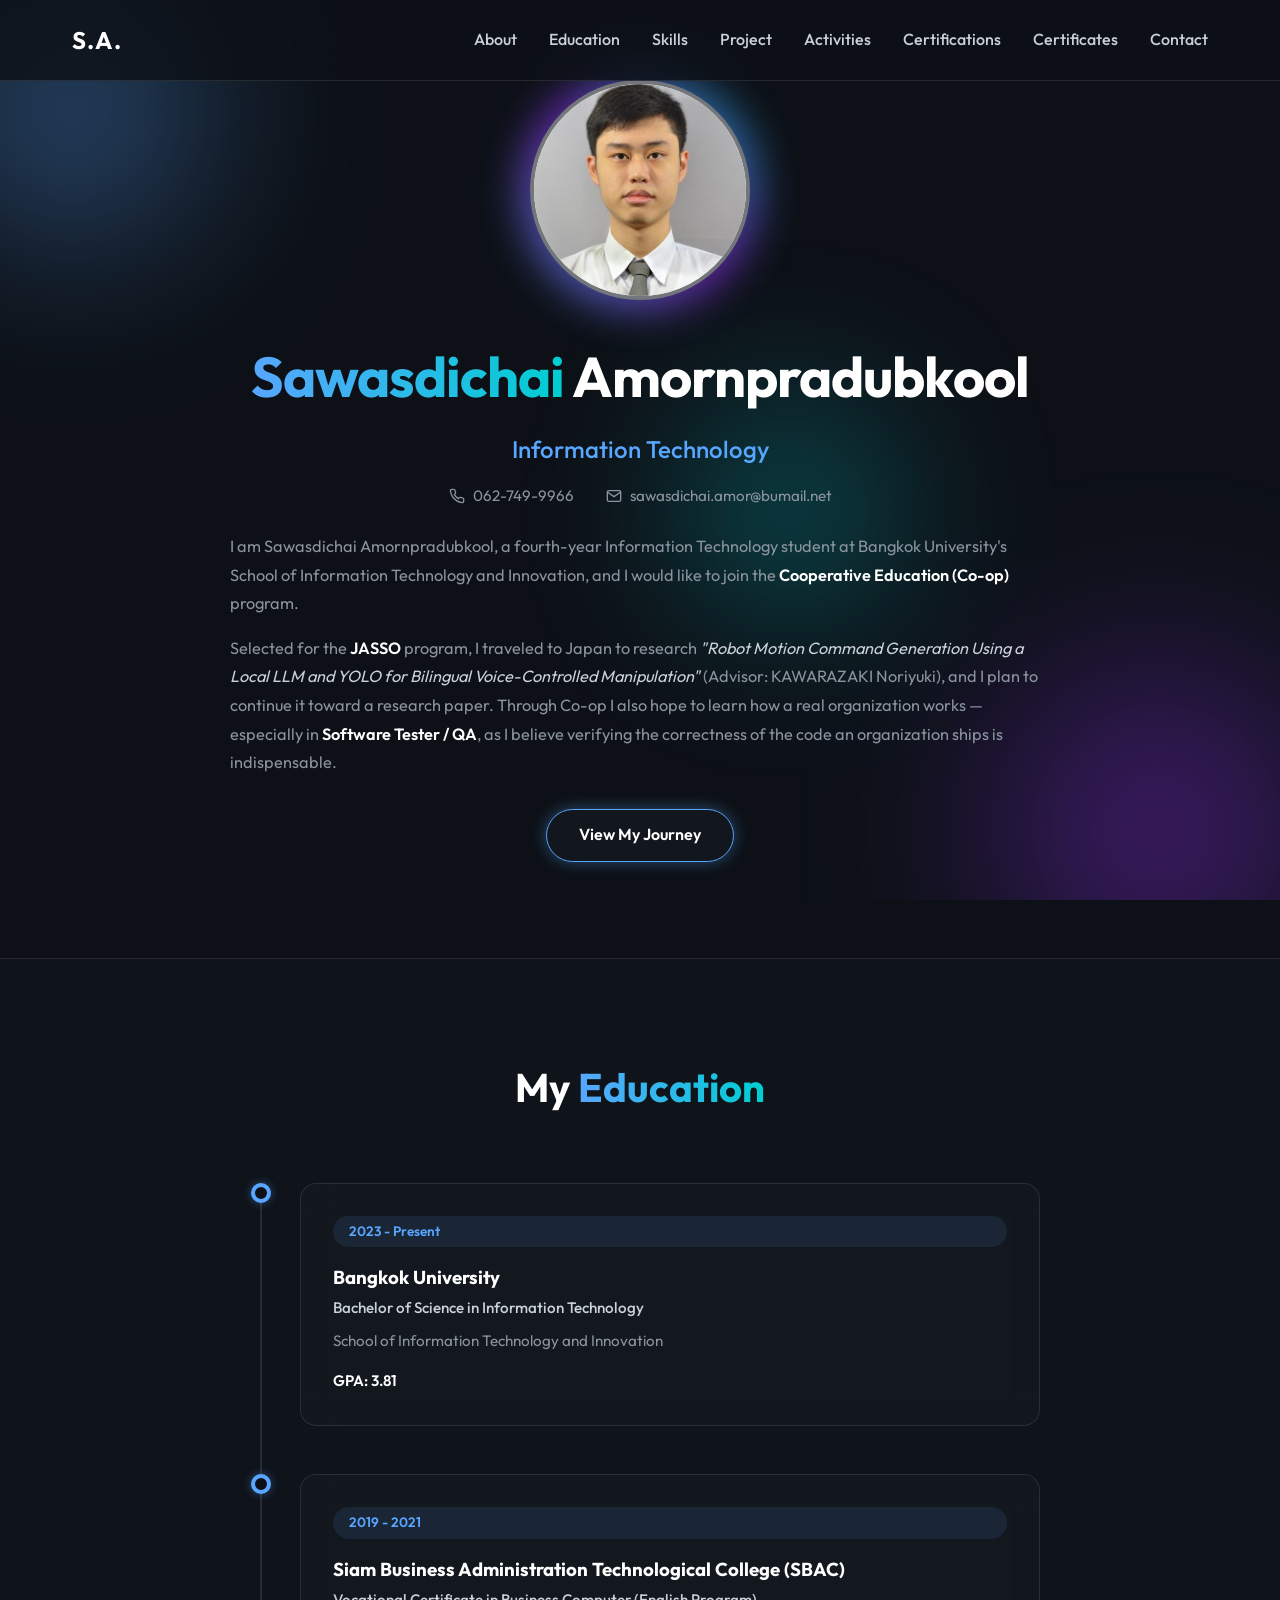
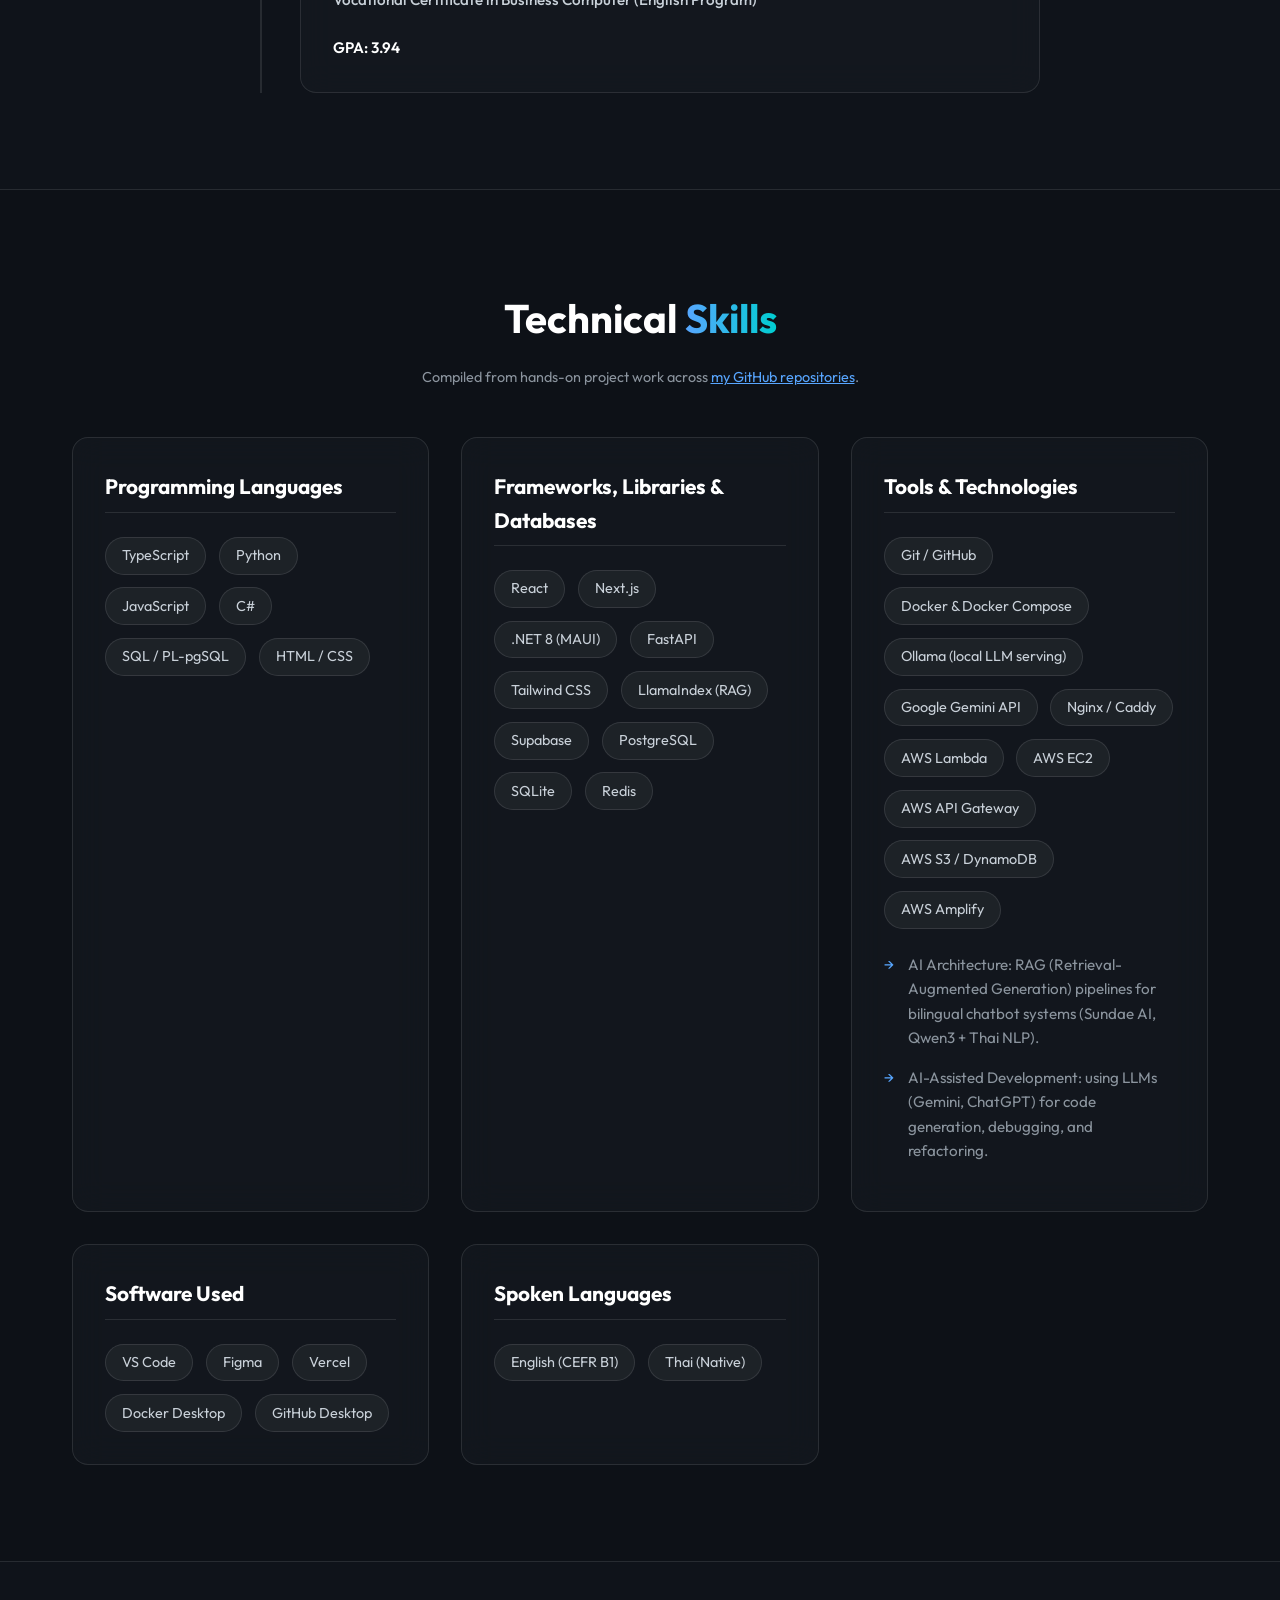
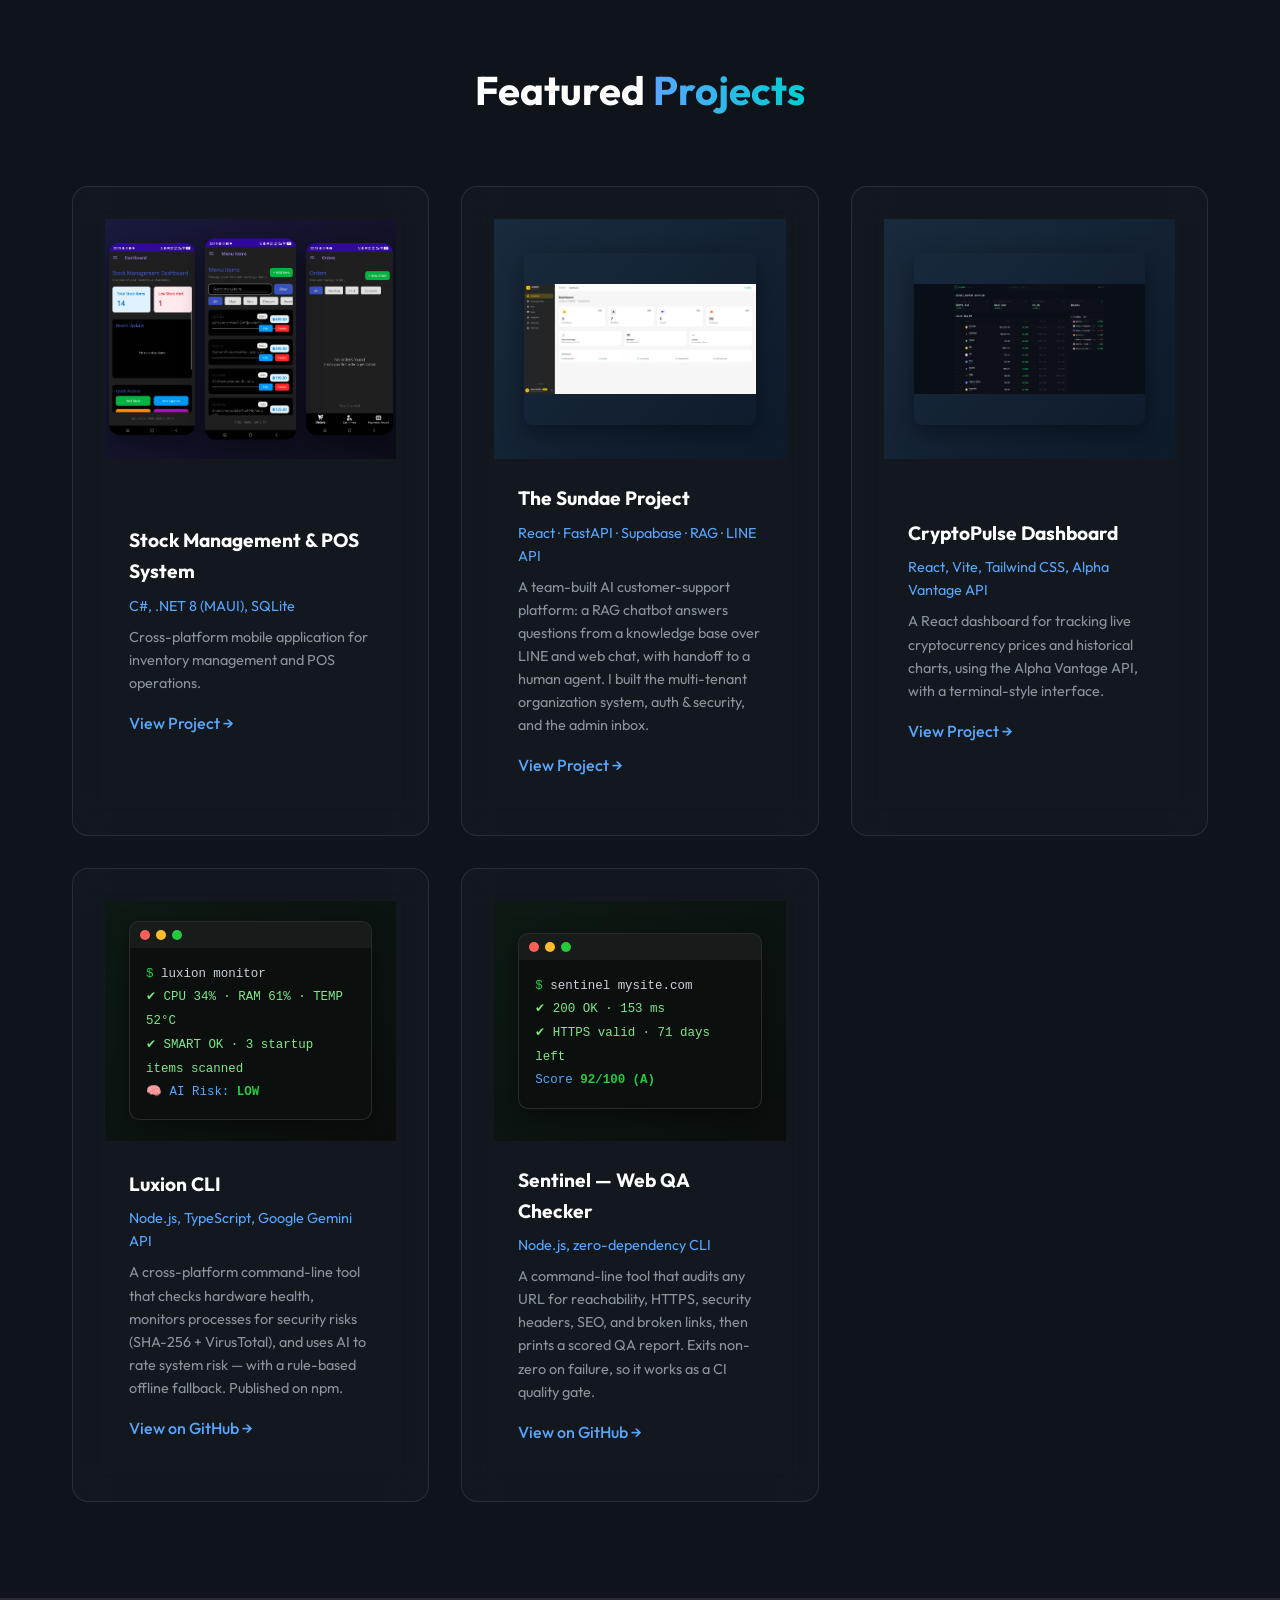
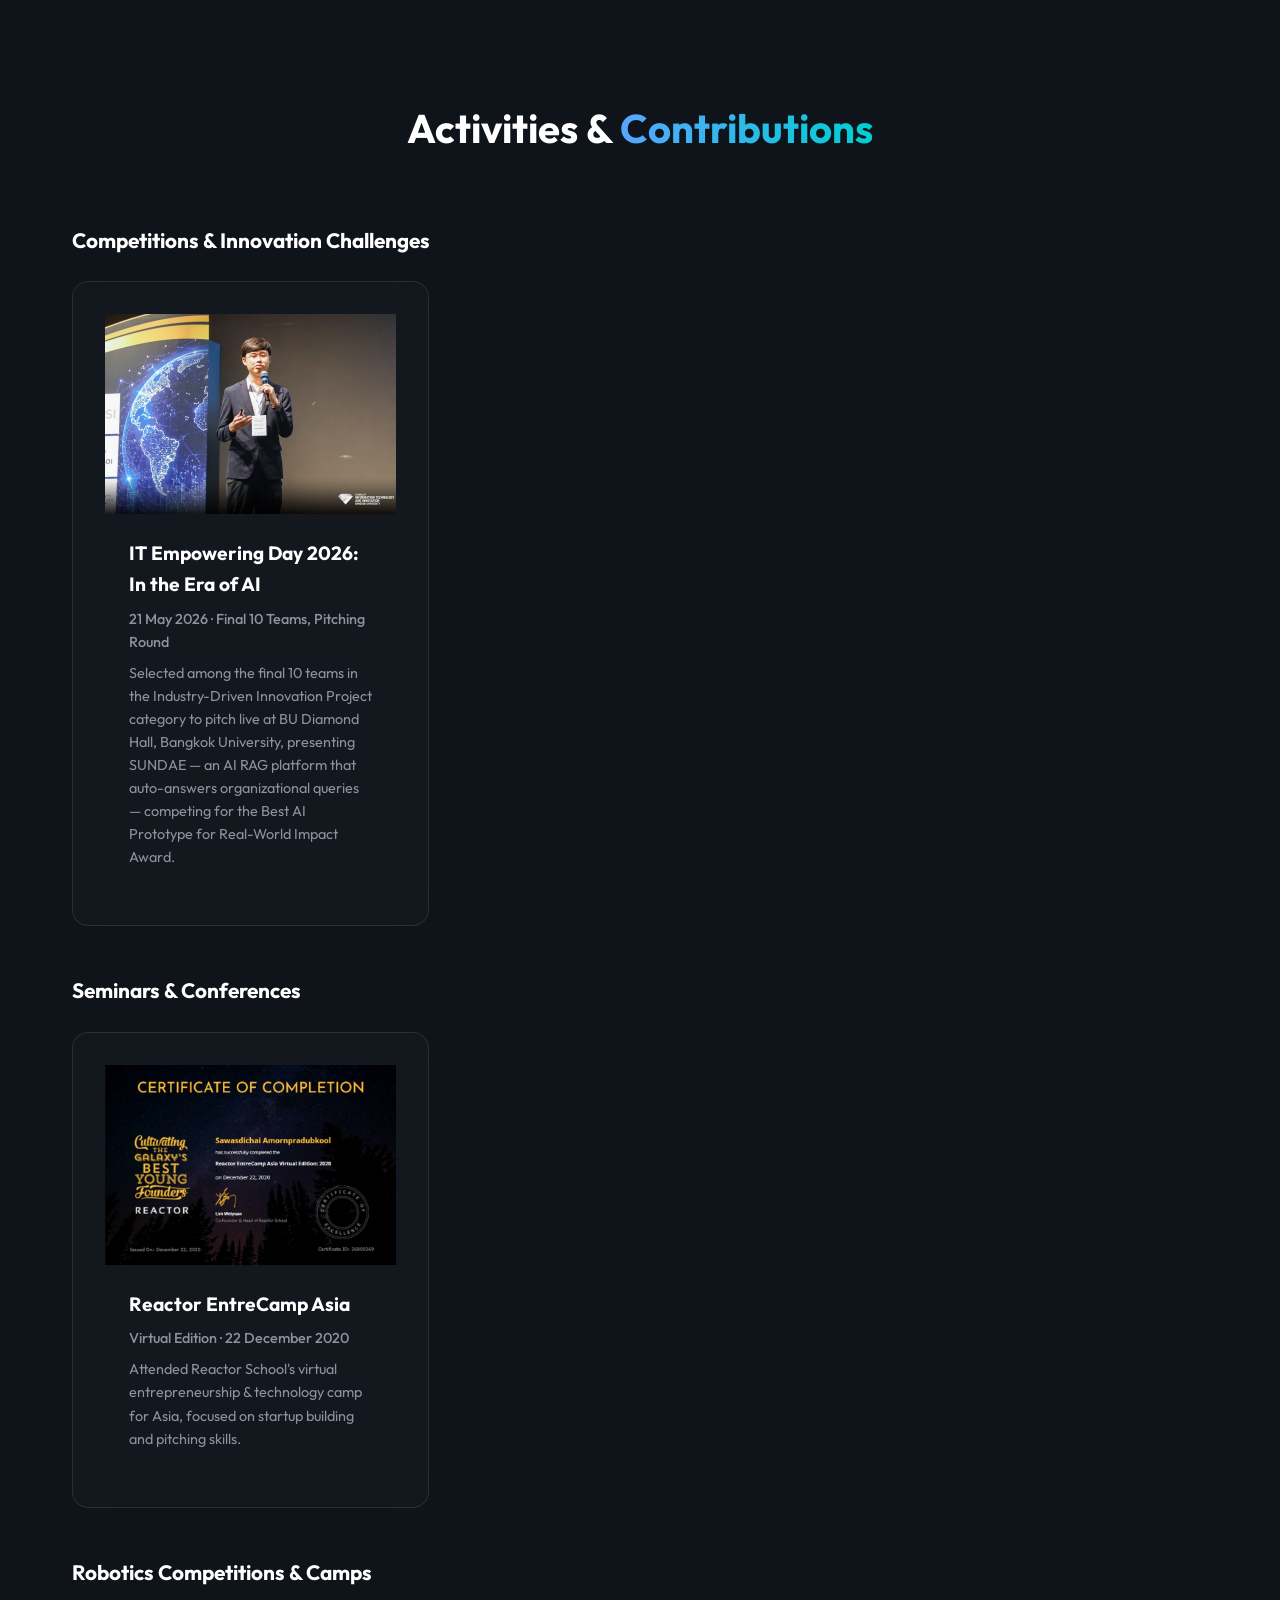
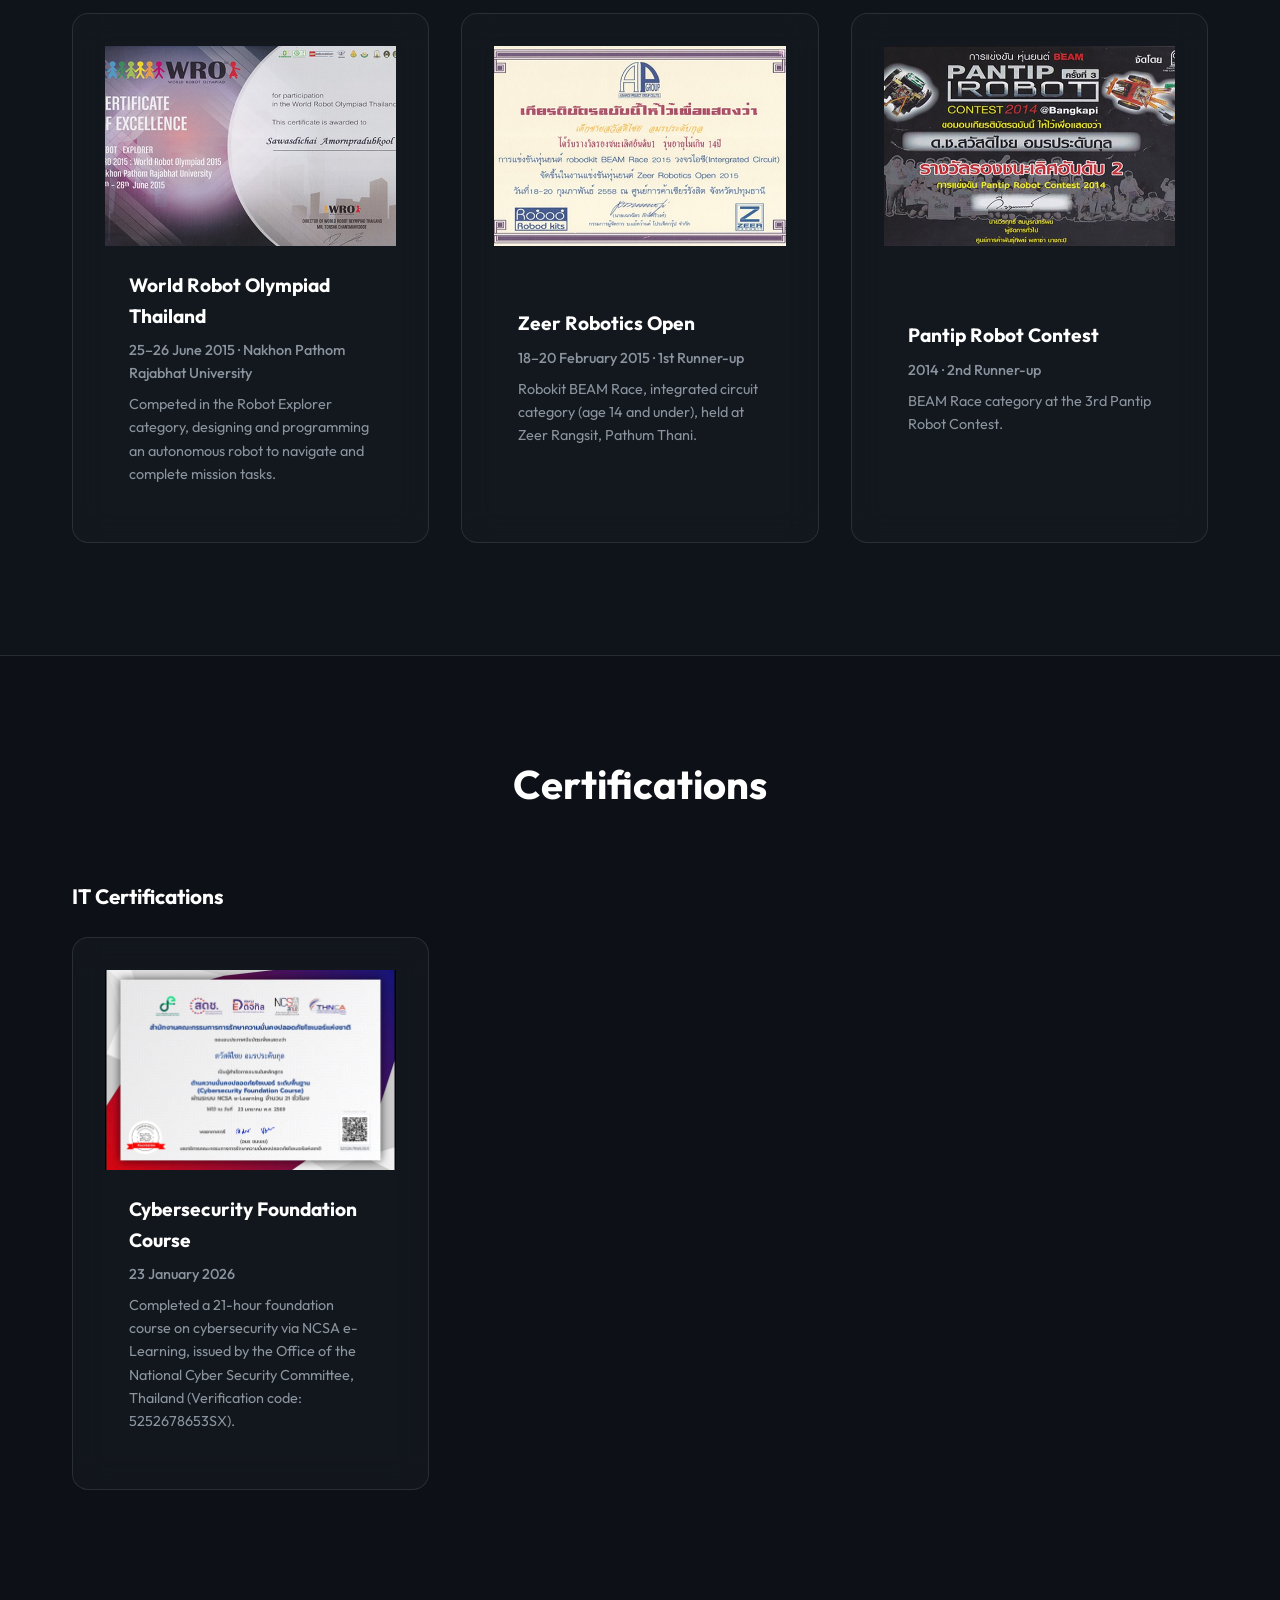
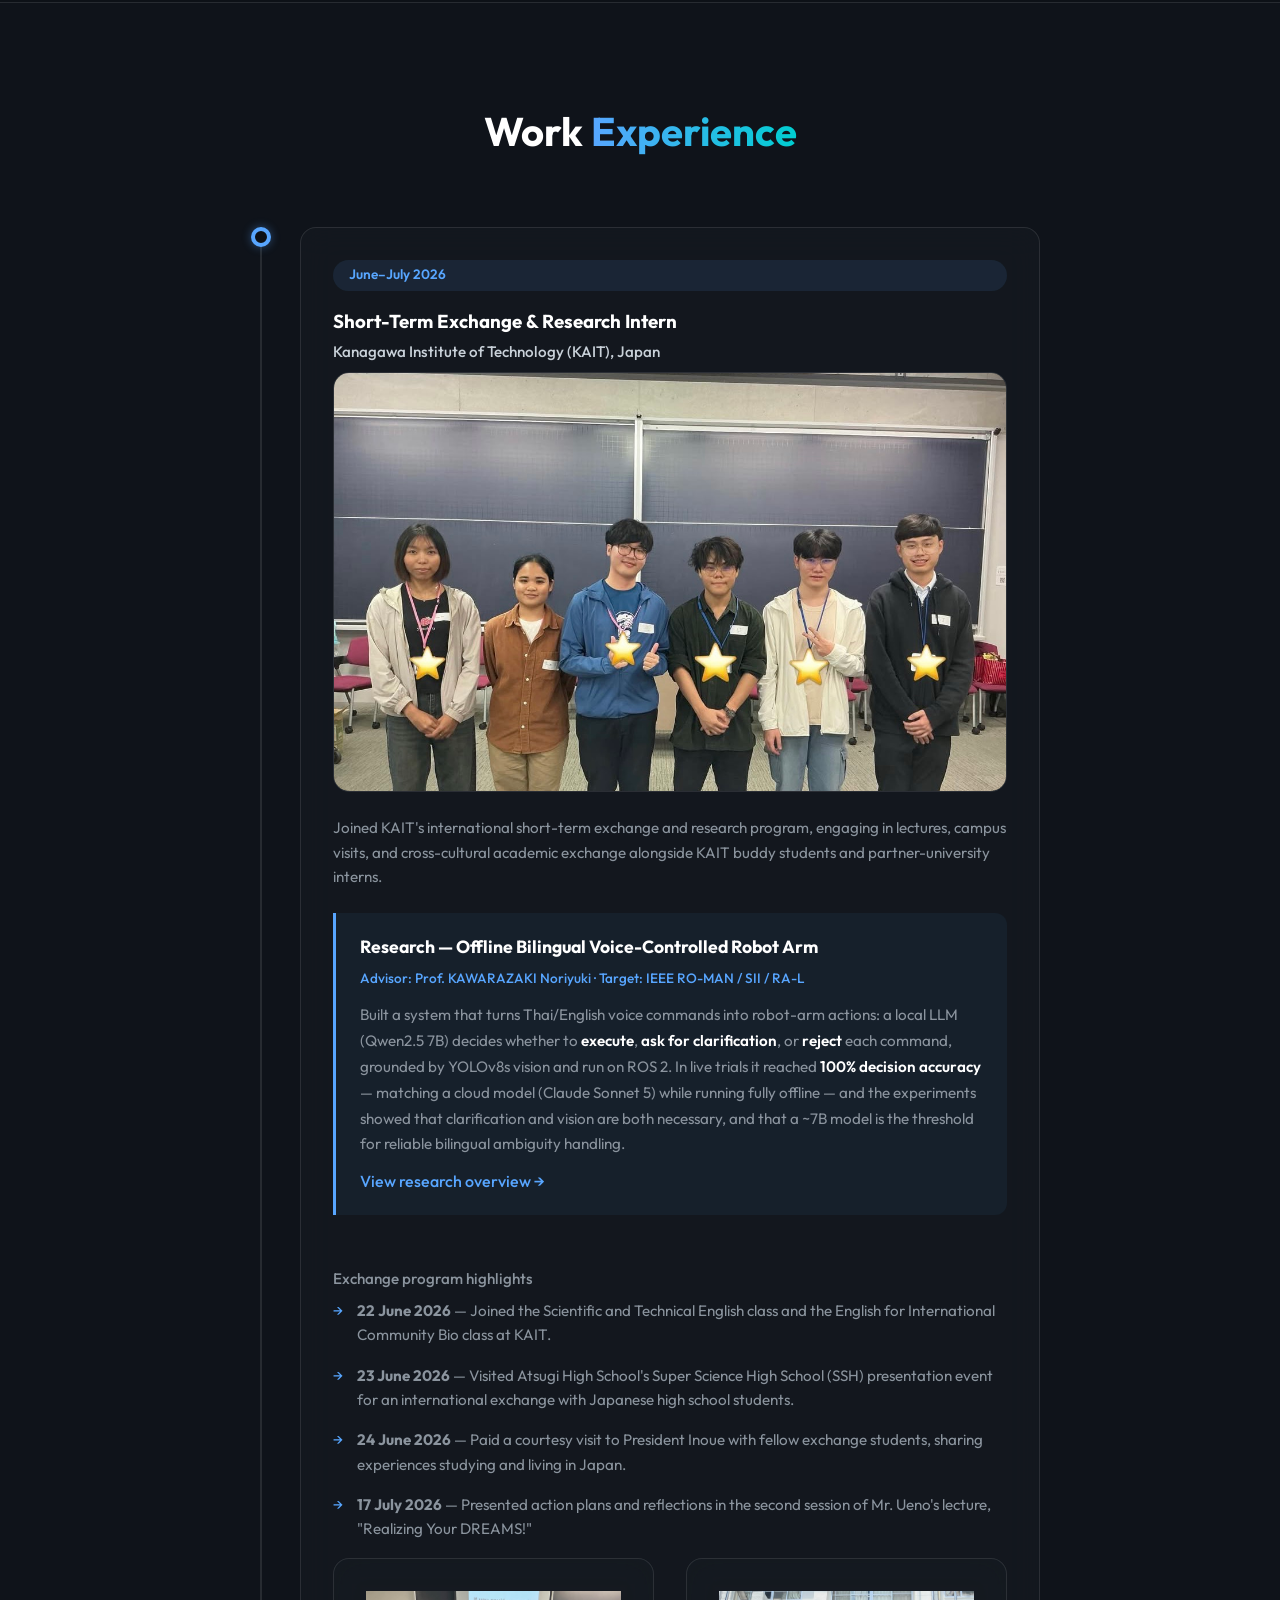
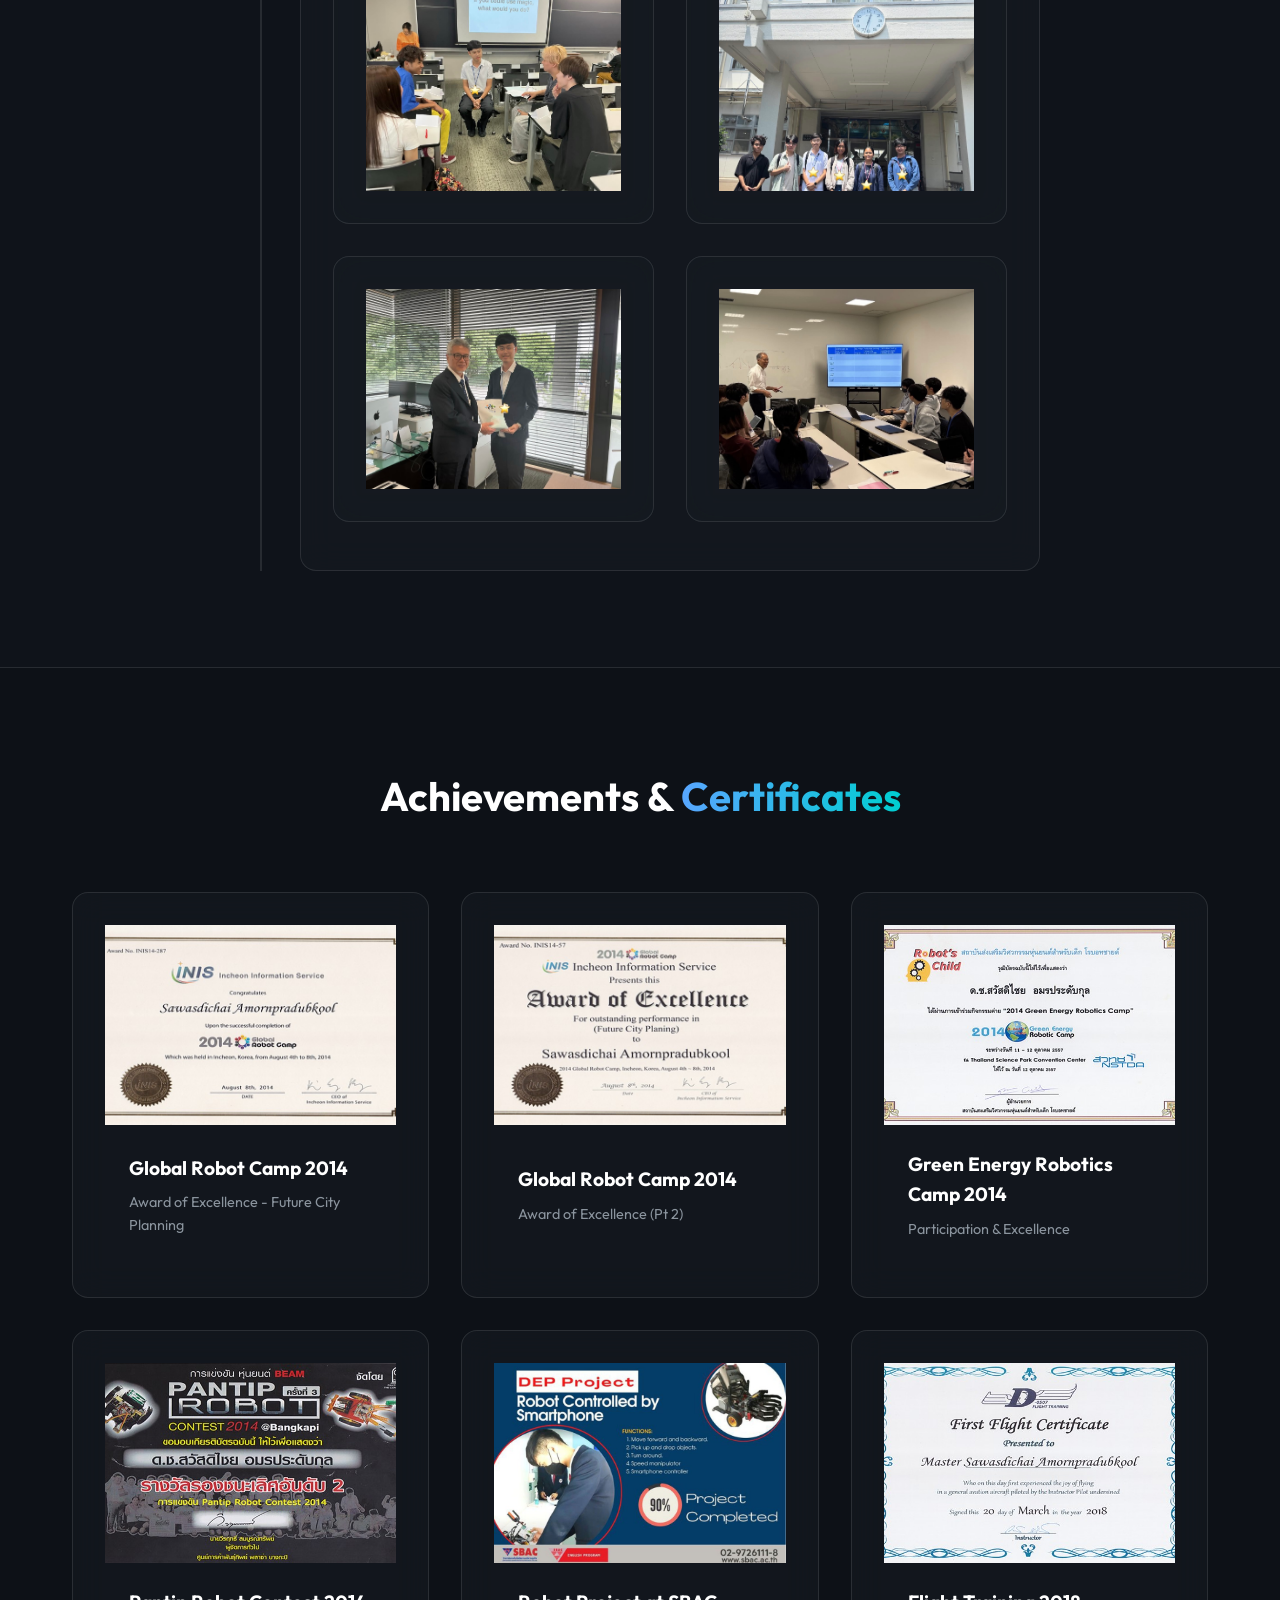
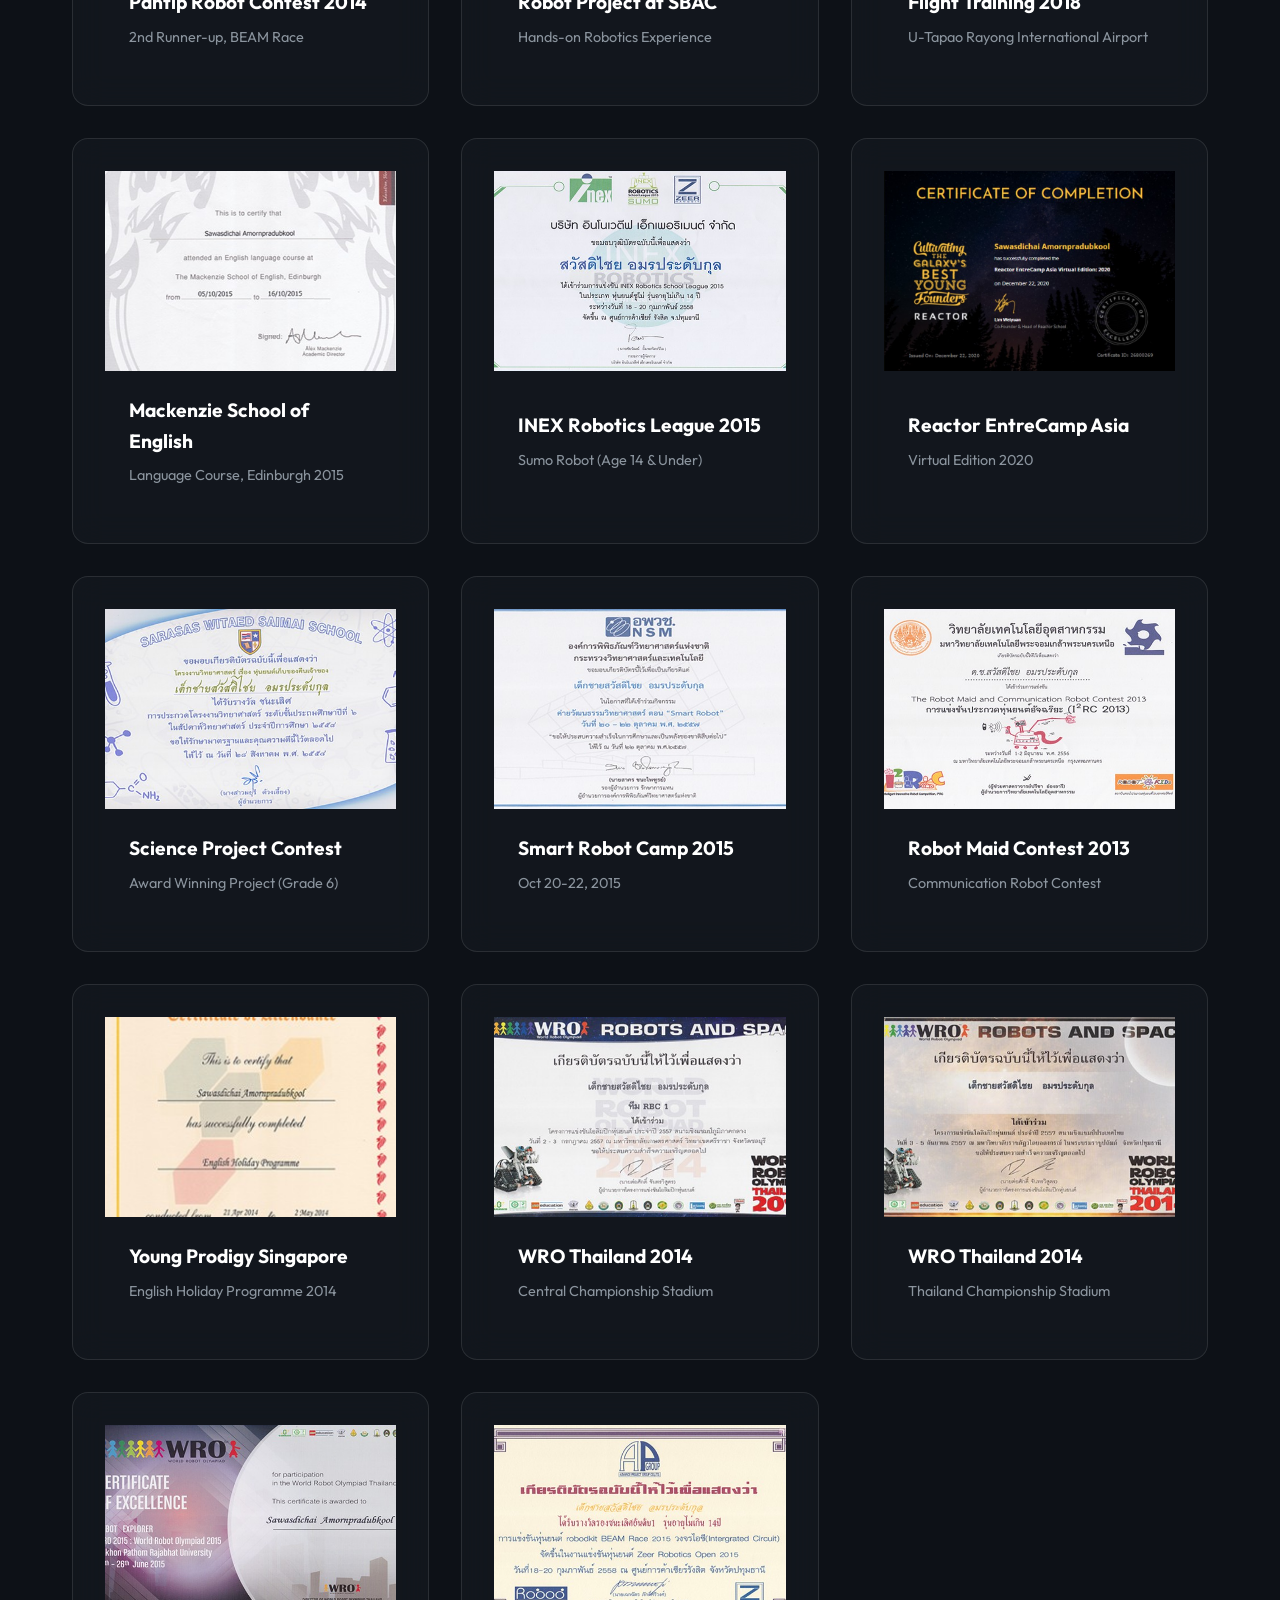
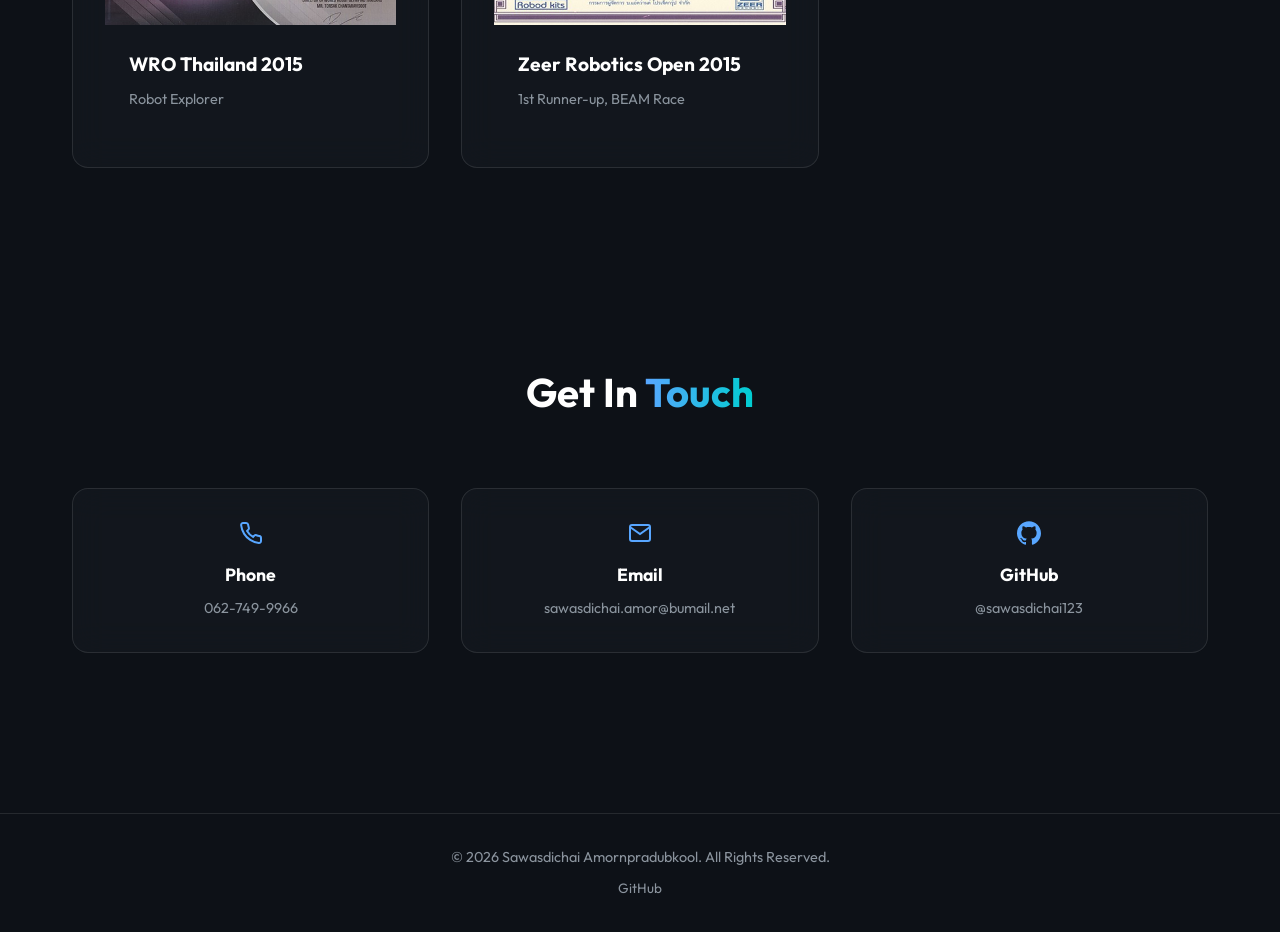
==== index.html @ 0a90ca7a "Use solo photo with KAIT President Inoue instead of group photo" ====
<!DOCTYPE html>
<html lang="en">

<head>
    <meta charset="UTF-8">
    <meta name="viewport" content="width=device-width, initial-scale=1.0">
    <title>Sawasdichai Amornpradubkool | Portfolio</title>
    <meta name="description"
        content="Portfolio of Sawasdichai Amornpradubkool showcasing achievements, robotics competitions, and flight training.">
    <link rel="preconnect" href="https://fonts.googleapis.com">
    <link rel="preconnect" href="https://fonts.gstatic.com" crossorigin>
    <link href="https://fonts.googleapis.com/css2?family=Outfit:wght@300;400;500;600;700&display=swap" rel="stylesheet">
    <link rel="stylesheet" href="styles.css">
    <style>
        /* Project cover mockups */
        .cover-mockup {
            height: 240px;
            width: 100%;
            overflow: hidden;
            display: flex;
            align-items: center;
            justify-content: center;
            gap: 0.75rem;
            padding: 1.5rem;
            position: relative;
        }

        .cover-mockup.mobile-cover {
            background: linear-gradient(135deg, #1a1a3e 0%, #0d0d1a 100%);
        }

        .cover-mockup.web-cover {
            background: linear-gradient(135deg, #1a2a3e 0%, #0d1a2a 100%);
        }

        .cover-mockup .phone-frame {
            height: 100%;
            width: auto;
            border-radius: 10px;
            box-shadow: 0 8px 24px rgba(0, 0, 0, 0.4);
            object-fit: contain;
            transition: transform 0.5s ease;
        }

        .cover-mockup .phone-frame:nth-child(2) {
            transform: scale(1.05);
            z-index: 1;
        }

        .card:hover .cover-mockup .phone-frame {
            transform: scale(1.05);
        }

        .card:hover .cover-mockup .phone-frame:nth-child(2) {
            transform: scale(1.12);
        }

        .cover-mockup .web-frame {
            height: 90%;
            width: auto;
            max-width: 95%;
            border-radius: 8px;
            box-shadow: 0 8px 24px rgba(0, 0, 0, 0.4);
            object-fit: contain;
            transition: transform 0.5s ease;
        }

        .card:hover .cover-mockup .web-frame {
            transform: scale(1.05);
        }

        @media (max-width: 768px) {
            .cover-mockup {
                height: 200px;
                padding: 1rem;
                gap: 0.5rem;
            }
        }

        /* CLI project cover (terminal mock) */
        .cover-mockup.cli-cover {
            background: linear-gradient(135deg, #0d1a14 0%, #0a0f0d 100%);
        }

        .cli-cover .terminal {
            width: 100%;
            max-width: 340px;
            border-radius: 10px;
            overflow: hidden;
            border: 1px solid rgba(255, 255, 255, 0.12);
            box-shadow: 0 8px 24px rgba(0, 0, 0, 0.4);
            background: #0b0f0e;
            transition: transform 0.5s ease;
        }

        .card:hover .cli-cover .terminal {
            transform: scale(1.04);
        }

        .cli-cover .terminal-bar {
            display: flex;
            gap: 6px;
            padding: 8px 10px;
            background: rgba(255, 255, 255, 0.05);
        }

        .cli-cover .terminal-bar span {
            width: 10px;
            height: 10px;
            border-radius: 50%;
            background: #3a3f3d;
        }

        .cli-cover .terminal-bar span:first-child {
            background: #ff5f56;
        }

        .cli-cover .terminal-bar span:nth-child(2) {
            background: #ffbd2e;
        }

        .cli-cover .terminal-bar span:nth-child(3) {
            background: #27c93f;
        }

        .cli-cover .terminal-body {
            padding: 0.9rem 1rem;
            font-family: 'SFMono-Regular', Consolas, 'Liberation Mono', Menlo, monospace;
            font-size: 0.78rem;
            line-height: 1.9;
            color: #c9d1d9;
            text-align: left;
        }

        .cli-cover .t-prompt {
            color: #27c93f;
        }

        .cli-cover .t-ok {
            color: #7ee787;
        }

        .cli-cover .t-ai {
            color: #58a6ff;
        }

        .cli-cover .t-low {
            color: #27c93f;
            font-weight: 700;
        }
    </style>
</head>

<body>

    <!-- Navigation Bar -->
    <nav class="navbar">
        <div class="container nav-container">
            <a href="#" class="nav-logo">S.A.</a>
            <ul class="nav-links">
                <li><a href="#about">About</a></li>
                <li><a href="#education">Education</a></li>
                <li><a href="#skills">Skills</a></li>
                <li><a href="#project">Project</a></li>
                <li><a href="#activities">Activities</a></li>
                <li><a href="#certifications">Certifications</a></li>
                <li><a href="#gallery">Certificates</a></li>
                <li><a href="#contact">Contact</a></li>
            </ul>
        </div>
    </nav>

    <!-- Dynamic Background -->
    <div class="bg-shapes">
        <div class="shape shape-1"></div>
        <div class="shape shape-2"></div>
        <div class="shape shape-3"></div>
    </div>

    <header class="hero section" id="about">
        <div class="container hero-content">
            <div class="profile-container animate-fade-in">
                <div class="profile-glow"></div>
                <!-- Assuming the profile picture from the resume is the same or we use the existing one -->
                <img src="Sawasdichai Amornpradubkool.png" alt="Sawasdichai Amornpradubkool" class="profile-pic">
            </div>
            <div class="hero-text animate-slide-up">
                <h1><span class="highlight">Sawasdichai</span> Amornpradubkool</h1>
                <p class="subtitle">Information Technology</p>
                <div class="contact-info">
                    <span class="contact-item"><svg width="16" height="16" viewBox="0 0 24 24" fill="none"
                            stroke="currentColor" stroke-width="2">
                            <path
                                d="M22 16.92v3a2 2 0 0 1-2.18 2 19.79 19.79 0 0 1-8.63-3.07 19.5 19.5 0 0 1-6-6 19.79 19.79 0 0 1-3.07-8.67A2 2 0 0 1 4.11 2h3a2 2 0 0 1 2 1.72 12.84 12.84 0 0 0 .7 2.81 2 2 0 0 1-.45 2.11L8.09 9.91a16 16 0 0 0 6 6l1.27-1.27a2 2 0 0 1 2.11-.45 12.84 12.84 0 0 0 2.81.7A2 2 0 0 1 22 16.92z">
                            </path>
                        </svg> 062-749-9966</span>
                    <span class="contact-item"><svg width="16" height="16" viewBox="0 0 24 24" fill="none"
                            stroke="currentColor" stroke-width="2">
                            <path d="M4 4h16c1.1 0 2 .9 2 2v12c0 1.1-.9 2-2 2H4c-1.1 0-2-.9-2-2V6c0-1.1.9-2 2-2z">
                            </path>
                            <polyline points="22,6 12,13 2,6"></polyline>
                        </svg> sawasdichai.amor@bumail.net</span>
                </div>
                <div class="about-letter">
                    <p>I am Sawasdichai Amornpradubkool, a fourth-year Information Technology student at Bangkok
                        University's School of Information Technology and Innovation, and I would like to join the
                        <strong>Cooperative Education (Co-op)</strong> program.</p>
                    <p>Selected for the <strong>JASSO</strong> program, I traveled to Japan to research <em>"Robot
                            Motion Command Generation Using a Local LLM and YOLO for Bilingual Voice-Controlled
                            Manipulation"</em> (Advisor: KAWARAZAKI Noriyuki), and I plan to continue it toward a
                        research paper. Through Co-op I also hope to learn how a real organization works — especially
                        in <strong>Software Tester / QA</strong>, as I believe verifying the correctness of the code an
                        organization ships is indispensable.</p>
                </div>
                <a href="#education" class="btn primary-btn">View My Journey</a>
            </div>
        </div>
    </header>

    <main>
        <!-- Education Section -->
        <section id="education" class="section bg-alt">
            <div class="container">
                <h2 class="section-title reveal">My <span class="highlight">Education</span></h2>
                <div class="timeline">
                    <div class="timeline-item reveal delay-1">
                        <div class="timeline-dot"></div>
                        <div class="timeline-content card">
                            <span class="timeline-date">2023 - Present</span>
                            <h3>Bangkok University</h3>
                            <p class="subtitle">Bachelor of Science in Information Technology</p>
                            <p>School of Information Technology and Innovation</p>
                            <p class="gpa">GPA: 3.81</p>
                        </div>
                    </div>
                    <div class="timeline-item reveal delay-2">
                        <div class="timeline-dot"></div>
                        <div class="timeline-content card">
                            <span class="timeline-date">2019 - 2021</span>
                            <h3>Siam Business Administration Technological College (SBAC)</h3>
                            <p class="subtitle">Vocational Certificate in Business Computer (English Program)</p>
                            <p class="gpa">GPA: 3.94</p>
                        </div>
                    </div>
                </div>
            </div>
        </section>

        <!-- Skills Section -->
        <section id="skills" class="section">
            <div class="container">
                <h2 class="section-title reveal">Technical <span class="highlight">Skills</span></h2>
                <p class="skills-note reveal">Compiled from hands-on project work across <a
                        href="https://github.com/sawasdichai123" target="_blank" rel="noopener">my GitHub
                        repositories</a>.</p>
                <div class="skills-grid">
                    <!-- ภาษาด้านคอมพิวเตอร์ -->
                    <div class="skill-category card reveal delay-1">
                        <h3>Programming Languages</h3>
                        <div class="skill-list">
                            <span class="skill-tag">TypeScript</span>
                            <span class="skill-tag">Python</span>
                            <span class="skill-tag">JavaScript</span>
                            <span class="skill-tag">C#</span>
                            <span class="skill-tag">SQL / PL-pgSQL</span>
                            <span class="skill-tag">HTML / CSS</span>
                        </div>
                    </div>

                    <!-- เฟรมเวิร์คและไลบรารี ฐานข้อมูล -->
                    <div class="skill-category card reveal delay-2">
                        <h3>Frameworks, Libraries & Databases</h3>
                        <div class="skill-list">
                            <span class="skill-tag">React</span>
                            <span class="skill-tag">Next.js</span>
                            <span class="skill-tag">.NET 8 (MAUI)</span>
                            <span class="skill-tag">FastAPI</span>
                            <span class="skill-tag">Tailwind CSS</span>
                            <span class="skill-tag">LlamaIndex (RAG)</span>
                            <span class="skill-tag">Supabase</span>
                            <span class="skill-tag">PostgreSQL</span>
                            <span class="skill-tag">SQLite</span>
                            <span class="skill-tag">Redis</span>
                        </div>
                    </div>

                    <!-- เครื่องมือและเทคโนโลยีที่ใช้ -->
                    <div class="skill-category card reveal delay-3">
                        <h3>Tools & Technologies</h3>
                        <div class="skill-list">
                            <span class="skill-tag">Git / GitHub</span>
                            <span class="skill-tag">Docker & Docker Compose</span>
                            <span class="skill-tag">Ollama (local LLM serving)</span>
                            <span class="skill-tag">Google Gemini API</span>
                            <span class="skill-tag">Nginx / Caddy</span>
                            <span class="skill-tag">AWS Lambda</span>
                            <span class="skill-tag">AWS EC2</span>
                            <span class="skill-tag">AWS API Gateway</span>
                            <span class="skill-tag">AWS S3 / DynamoDB</span>
                            <span class="skill-tag">AWS Amplify</span>
                        </div>
                        <ul class="feature-list" style="margin-top: 1.5rem;">
                            <li>AI Architecture: RAG (Retrieval-Augmented Generation) pipelines for bilingual chatbot
                                systems (Sundae AI, Qwen3 + Thai NLP).</li>
                            <li>AI-Assisted Development: using LLMs (Gemini, ChatGPT) for code generation, debugging,
                                and refactoring.</li>
                        </ul>
                    </div>

                    <!-- ชื่อโปรแกรมที่ใช้ -->
                    <div class="skill-category card reveal delay-1">
                        <h3>Software Used</h3>
                        <div class="skill-list">
                            <span class="skill-tag">VS Code</span>
                            <span class="skill-tag">Figma</span>
                            <span class="skill-tag">Vercel</span>
                            <span class="skill-tag">Docker Desktop</span>
                            <span class="skill-tag">GitHub Desktop</span>
                        </div>
                    </div>

                    <div class="skill-category card reveal delay-2">
                        <h3>Spoken Languages</h3>
                        <div class="skill-list">
                            <span class="skill-tag">English (CEFR B1)</span>
                            <span class="skill-tag">Thai (Native)</span>
                        </div>
                    </div>
                </div>
            </div>
        </section>

        <!-- Project Section -->
        <section id="project" class="section bg-alt">
            <div class="container">
                <h2 class="section-title reveal">Featured <span class="highlight">Projects</span></h2>
                <div class="grid">
                    <div class="card reveal delay-1" onclick="window.location.href='pos-project.html'">
                        <div class="cover-mockup mobile-cover">
                            <img class="phone-frame" loading="lazy" src="assets/projects/pos/Dashboard.jpg" alt="POS Dashboard">
                            <img class="phone-frame" loading="lazy" src="assets/projects/pos/Menu Items.jpg" alt="POS Menu">
                            <img class="phone-frame" loading="lazy" src="assets/projects/pos/Orders.jpg" alt="POS Orders">
                        </div>
                        <div class="card-content">
                            <h3>Stock Management & POS System</h3>
                            <p class="tech-stack"
                                style="color: var(--primary); font-size: 0.9rem; margin-bottom: 0.5rem;">C#, .NET 8
                                (MAUI), SQLite</p>
                            <p>Cross-platform mobile application for inventory management and POS operations.</p>
                            <a href="pos-project.html"
                                style="color: var(--primary); margin-top: 1rem; display: inline-block; text-decoration: none; font-weight: 500;">View
                                Project &rarr;</a>
                        </div>
                    </div>

                    <div class="card reveal delay-2" onclick="window.location.href='sundae-project.html'">
                        <div class="cover-mockup web-cover">
                            <img class="web-frame" loading="lazy" src="assets/projects/sundae/Dashboard.jpg" alt="Sundae Dashboard">
                        </div>
                        <div class="card-content">
                            <h3>The Sundae Project</h3>
                            <p class="tech-stack"
                                style="color: var(--primary); font-size: 0.9rem; margin-bottom: 0.5rem;">React · FastAPI
                                · Supabase · RAG · LINE API</p>
                            <p>A team-built AI customer-support platform: a RAG chatbot answers questions from a
                                knowledge base over LINE and web chat, with handoff to a human agent. I built the
                                multi-tenant organization system, auth &amp; security, and the admin inbox.</p>
                            <a href="sundae-project.html"
                                style="color: var(--primary); margin-top: 1rem; display: inline-block; text-decoration: none; font-weight: 500;">View
                                Project &rarr;</a>
                        </div>
                    </div>
                    <div class="card reveal delay-3" onclick="window.location.href='crypto-project.html'">
                        <div class="cover-mockup web-cover">
                            <img class="web-frame" loading="lazy"
                                src="assets/projects/CryptoPlus/CryptoPlus Dashboard.jpg" alt="CryptoPulse Dashboard">
                        </div>
                        <div class="card-content">
                            <h3>CryptoPulse Dashboard</h3>
                            <p class="tech-stack"
                                style="color: var(--primary); font-size: 0.9rem; margin-bottom: 0.5rem;">React, Vite,
                                Tailwind CSS, Alpha Vantage API</p>
                            <p>A React dashboard for tracking live cryptocurrency prices and historical charts,
                                using the Alpha Vantage API, with a terminal-style interface.</p>
                            <a href="crypto-project.html"
                                style="color: var(--primary); margin-top: 1rem; display: inline-block; text-decoration: none; font-weight: 500;">View
                                Project &rarr;</a>
                        </div>
                    </div>
                    <div class="card reveal delay-1"
                        onclick="window.open('https://github.com/sawasdichai123/luxion-cli', '_blank')">
                        <div class="cover-mockup cli-cover">
                            <div class="terminal">
                                <div class="terminal-bar"><span></span><span></span><span></span></div>
                                <div class="terminal-body">
                                    <p><span class="t-prompt">$</span> luxion monitor</p>
                                    <p class="t-ok">✔ CPU 34% · RAM 61% · TEMP 52°C</p>
                                    <p class="t-ok">✔ SMART OK · 3 startup items scanned</p>
                                    <p><span class="t-ai">🧠 AI Risk:</span> <span class="t-low">LOW</span></p>
                                </div>
                            </div>
                        </div>
                        <div class="card-content">
                            <h3>Luxion CLI</h3>
                            <p class="tech-stack"
                                style="color: var(--primary); font-size: 0.9rem; margin-bottom: 0.5rem;">Node.js,
                                TypeScript, Google Gemini API</p>
                            <p>A cross-platform command-line tool that checks hardware health, monitors processes for
                                security risks (SHA-256 + VirusTotal), and uses AI to rate system risk — with a
                                rule-based offline fallback. Published on npm.</p>
                            <a href="https://github.com/sawasdichai123/luxion-cli" target="_blank" rel="noopener"
                                style="color: var(--primary); margin-top: 1rem; display: inline-block; text-decoration: none; font-weight: 500;">View
                                on GitHub &rarr;</a>
                        </div>
                    </div>
                    <div class="card reveal delay-2"
                        onclick="window.open('https://github.com/sawasdichai123/sentinel-cli', '_blank')">
                        <div class="cover-mockup cli-cover">
                            <div class="terminal">
                                <div class="terminal-bar"><span></span><span></span><span></span></div>
                                <div class="terminal-body">
                                    <p><span class="t-prompt">$</span> sentinel mysite.com</p>
                                    <p class="t-ok">✔ 200 OK · 153 ms</p>
                                    <p class="t-ok">✔ HTTPS valid · 71 days left</p>
                                    <p><span class="t-ai">Score</span> <span class="t-low">92/100 (A)</span></p>
                                </div>
                            </div>
                        </div>
                        <div class="card-content">
                            <h3>Sentinel — Web QA Checker</h3>
                            <p class="tech-stack"
                                style="color: var(--primary); font-size: 0.9rem; margin-bottom: 0.5rem;">Node.js,
                                zero-dependency CLI</p>
                            <p>A command-line tool that audits any URL for reachability, HTTPS, security headers, SEO,
                                and broken links, then prints a scored QA report. Exits non-zero on failure, so it
                                works as a CI quality gate.</p>
                            <a href="https://github.com/sawasdichai123/sentinel-cli" target="_blank" rel="noopener"
                                style="color: var(--primary); margin-top: 1rem; display: inline-block; text-decoration: none; font-weight: 500;">View
                                on GitHub &rarr;</a>
                        </div>
                    </div>
                </div>
            </div>
        </section>

        <!-- Activities and Contributions Section -->
        <section id="activities" class="section bg-alt">
            <div class="container">
                <h2 class="section-title reveal">Activities & <span class="highlight">Contributions</span></h2>

                <h3 class="activity-subtitle reveal">Competitions & Innovation Challenges</h3>
                <div class="grid activity-grid">
                    <div class="card reveal delay-1"
                        onclick="openLightbox('assets/activities/it-empowering-day/Pitching-Presentation-1.jpg', 'IT Empowering Day 2026 — Pitching SUNDAE')">
                        <div class="card-image-wrapper">
                            <img loading="lazy" src="assets/activities/it-empowering-day/Pitching-Presentation-1.jpg"
                                alt="Pitching SUNDAE at IT Empowering Day 2026">
                        </div>
                        <div class="card-content">
                            <h3>IT Empowering Day 2026: In the Era of AI</h3>
                            <p class="activity-date">21 May 2026 &middot; Final 10 Teams, Pitching Round</p>
                            <p>Selected among the final 10 teams in the Industry-Driven Innovation Project category
                                to pitch live at BU Diamond Hall, Bangkok University, presenting SUNDAE — an AI RAG
                                platform that auto-answers organizational queries — competing for the Best AI
                                Prototype for Real-World Impact Award.</p>
                        </div>
                    </div>
                </div>

                <h3 class="activity-subtitle reveal">Seminars & Conferences</h3>
                <div class="grid activity-grid">
                    <div class="card reveal delay-1"
                        onclick="openLightbox('Reactor EntreCamp Asia Vurtual Edition 2020 (Reactor School on 22 December 2020.jpg', 'Reactor EntreCamp Asia 2020')">
                        <div class="card-image-wrapper">
                            <img loading="lazy"
                                src="Reactor EntreCamp Asia Vurtual Edition 2020 (Reactor School on 22 December 2020.jpg"
                                alt="Reactor EntreCamp Asia 2020">
                        </div>
                        <div class="card-content">
                            <h3>Reactor EntreCamp Asia</h3>
                            <p class="activity-date">Virtual Edition &middot; 22 December 2020</p>
                            <p>Attended Reactor School's virtual entrepreneurship & technology camp for Asia, focused
                                on startup building and pitching skills.</p>
                        </div>
                    </div>
                </div>

                <h3 class="activity-subtitle reveal">Robotics Competitions & Camps</h3>
                <div class="grid activity-grid">
                    <div class="card reveal delay-1"
                        onclick="openLightbox('WORLD ROBOT OLYMPAID THAILAND 2015 (Robot Explorer).jpg', 'WRO Thailand 2015')">
                        <div class="card-image-wrapper">
                            <img loading="lazy" src="WORLD ROBOT OLYMPAID THAILAND 2015 (Robot Explorer).jpg"
                                alt="WRO Thailand 2015">
                        </div>
                        <div class="card-content">
                            <h3>World Robot Olympiad Thailand</h3>
                            <p class="activity-date">25–26 June 2015 &middot; Nakhon Pathom Rajabhat University</p>
                            <p>Competed in the Robot Explorer category, designing and programming an autonomous robot
                                to navigate and complete mission tasks.</p>
                        </div>
                    </div>
                    <div class="card reveal delay-2"
                        onclick="openLightbox('Zeer Robotics Open 2015 (1st runner-up age 14 and under Robokit BEAM Race 2015 intergrated Circuit).jpg', 'Zeer Robotics Open 2015')">
                        <div class="card-image-wrapper">
                            <img loading="lazy"
                                src="Zeer Robotics Open 2015 (1st runner-up age 14 and under Robokit BEAM Race 2015 intergrated Circuit).jpg"
                                alt="Zeer Robotics Open 2015">
                        </div>
                        <div class="card-content">
                            <h3>Zeer Robotics Open</h3>
                            <p class="activity-date">18–20 February 2015 &middot; 1st Runner-up</p>
                            <p>Robokit BEAM Race, integrated circuit category (age 14 and under), held at Zeer
                                Rangsit, Pathum Thani.</p>
                        </div>
                    </div>
                    <div class="card reveal delay-3"
                        onclick="openLightbox('3rd Pantip Robot Contest 2014 2rd runner-up BEAM Race.jpg', '3rd Pantip Robot Contest 2014')">
                        <div class="card-image-wrapper">
                            <img loading="lazy" src="3rd Pantip Robot Contest 2014 2rd runner-up BEAM Race.jpg"
                                alt="3rd Pantip Robot Contest 2014">
                        </div>
                        <div class="card-content">
                            <h3>Pantip Robot Contest</h3>
                            <p class="activity-date">2014 &middot; 2nd Runner-up</p>
                            <p>BEAM Race category at the 3rd Pantip Robot Contest.</p>
                        </div>
                    </div>
                </div>
            </div>
        </section>

        <!-- Certifications Section -->
        <section id="certifications" class="section">
            <div class="container">
                <h2 class="section-title reveal">Certifications</h2>

                <h3 class="activity-subtitle reveal">IT Certifications</h3>
                <div class="grid activity-grid">
                    <div class="card reveal delay-1"
                        onclick="openLightbox('assets/certifications/Cybersecurity-Foundation-Course.jpg', 'Cybersecurity Foundation Course — NCSA')">
                        <div class="card-image-wrapper">
                            <img loading="lazy" src="assets/certifications/Cybersecurity-Foundation-Course.jpg"
                                alt="Cybersecurity Foundation Course certificate from Thailand NCSA">
                        </div>
                        <div class="card-content">
                            <h3>Cybersecurity Foundation Course</h3>
                            <p class="activity-date">23 January 2026</p>
                            <p>Completed a 21-hour foundation course on cybersecurity via NCSA e-Learning, issued by
                                the Office of the National Cyber Security Committee, Thailand (Verification code:
                                5252678653SX).</p>
                        </div>
                    </div>
                </div>
            </div>
        </section>

        <!-- Work Experience Section -->
        <section id="experience" class="section bg-alt">
            <div class="container">
                <h2 class="section-title reveal">Work <span class="highlight">Experience</span></h2>
                <div class="timeline">
                    <div class="timeline-item reveal delay-1">
                        <div class="timeline-dot"></div>
                        <div class="timeline-content card">
                            <span class="timeline-date">June–July 2026</span>
                            <h3>Short-Term Exchange & Research Intern</h3>
                            <p class="subtitle">Kanagawa Institute of Technology (KAIT), Japan</p>
                            <div class="program-hero reveal"
                                onclick="openLightbox('assets/activities/kait/Cohort-Group-Photo.jpg', 'KAIT Short-Term Exchange & Research Cohort, 2026')">
                                <img loading="lazy" src="assets/activities/kait/Cohort-Group-Photo.jpg"
                                    alt="KAIT short-term exchange and research cohort, 2026">
                            </div>
                            <p>Joined KAIT's international short-term exchange and research program, engaging in
                                lectures, campus visits, and cross-cultural academic exchange alongside KAIT buddy
                                students and partner-university interns.</p>

                            <div class="research-highlight reveal">
                                <h4>Research — Offline Bilingual Voice-Controlled Robot Arm</h4>
                                <p class="research-meta">Advisor: Prof. KAWARAZAKI Noriyuki &middot; Target: IEEE
                                    RO-MAN / SII / RA-L</p>
                                <p>Built a system that turns Thai/English voice commands into robot-arm actions: a
                                    local LLM (Qwen2.5 7B) decides whether to <strong>execute</strong>, <strong>ask for
                                        clarification</strong>, or <strong>reject</strong> each command, grounded by
                                    YOLOv8s vision and run on ROS 2. In live trials it reached <strong>100% decision
                                        accuracy</strong> — matching a cloud model (Claude Sonnet 5) while running fully
                                    offline — and the experiments showed that clarification and vision are both
                                    necessary, and that a ~7B model is the threshold for reliable bilingual ambiguity
                                    handling.</p>
                                <a href="robot-project.html" class="research-link">View research overview &rarr;</a>
                            </div>

                            <p class="exchange-label">Exchange program highlights</p>
                            <ul class="feature-list">
                                <li><strong>22 June 2026</strong> — Joined the Scientific and Technical English class
                                    and the English for International Community Bio class at KAIT.</li>
                                <li><strong>23 June 2026</strong> — Visited Atsugi High School's Super Science High
                                    School (SSH) presentation event for an international exchange with Japanese high
                                    school students.</li>
                                <li><strong>24 June 2026</strong> — Paid a courtesy visit to President Inoue with
                                    fellow exchange students, sharing experiences studying and living in Japan.</li>
                                <li><strong>17 July 2026</strong> — Presented action plans and reflections in the
                                    second session of Mr. Ueno's lecture, "Realizing Your DREAMS!"</li>
                            </ul>
                            <div class="grid activity-grid">
                                <div class="card reveal delay-1"
                                    onclick="openLightbox('assets/activities/kait/English-Class-1.jpg', 'KAIT — International English Classes')">
                                    <div class="card-image-wrapper">
                                        <img loading="lazy" src="assets/activities/kait/English-Class-1.jpg"
                                            alt="International English class activity at KAIT">
                                    </div>
                                </div>
                                <div class="card reveal delay-2"
                                    onclick="openLightbox('assets/activities/kait/Atsugi-Visit-1.jpg', 'KAIT — Visit to Atsugi High School')">
                                    <div class="card-image-wrapper">
                                        <img loading="lazy" src="assets/activities/kait/Atsugi-Visit-1.jpg"
                                            alt="Visit to Atsugi High School">
                                    </div>
                                </div>
                                <div class="card reveal delay-3"
                                    onclick="openLightbox('assets/activities/kait/President-Visit-2.jpg', 'KAIT — Courtesy Visit to President Inoue')">
                                    <div class="card-image-wrapper">
                                        <img loading="lazy" src="assets/activities/kait/President-Visit-2.jpg"
                                            alt="Courtesy visit to KAIT President Inoue">
                                    </div>
                                </div>
                                <div class="card reveal delay-1"
                                    onclick="openLightbox('assets/activities/kait/Ueno-Lecture-1.jpg', 'KAIT — Mr. Ueno\'s Lecture, Realizing Your DREAMS')">
                                    <div class="card-image-wrapper">
                                        <img loading="lazy" src="assets/activities/kait/Ueno-Lecture-1.jpg"
                                            alt="Mr. Ueno's lecture at KAIT">
                                    </div>
                                </div>
                            </div>
                        </div>
                    </div>
                </div>
            </div>
        </section>

        <section id="gallery" class="section">
            <div class="container gallery-container">
                <h2 class="section-title reveal">Achievements & <span class="highlight">Certificates</span></h2>
                <div class="grid" id="certificate-grid">
                    <!-- Certificates injected via JS for cleaner HTML maintainability, but will hardcode here for SEO and immediate load -->

                    <div class="card reveal delay-1"
                        onclick="openLightbox('2014 Global Robot Camp (Award of Excellence for outstanding performance in Future City Planing).jpg', 'Global Robot Camp 2014 - Future City Planning')">
                        <div class="card-image-wrapper">
                            <img loading="lazy"
                                src="2014 Global Robot Camp (Award of Excellence for outstanding performance in Future City Planing).jpg"
                                alt="Global Robot Camp 2014">
                        </div>
                        <div class="card-content">
                            <h3>Global Robot Camp 2014</h3>
                            <p>Award of Excellence - Future City Planning</p>
                        </div>
                    </div>

                    <div class="card reveal delay-2"
                        onclick="openLightbox('2014 Global Robot Camp (Award of Excellence for outstanding performance in Future City Planing)2.jpg', 'Global Robot Camp 2014 - Future City Planning (Page 2)')">
                        <div class="card-image-wrapper">
                            <img loading="lazy"
                                src="2014 Global Robot Camp (Award of Excellence for outstanding performance in Future City Planing)2.jpg"
                                alt="Global Robot Camp 2014">
                        </div>
                        <div class="card-content">
                            <h3>Global Robot Camp 2014</h3>
                            <p>Award of Excellence (Pt 2)</p>
                        </div>
                    </div>

                    <div class="card reveal delay-3"
                        onclick="openLightbox('2014 Green Energy Robotics Camp.jpg', 'Green Energy Robotics Camp 2014')">
                        <div class="card-image-wrapper">
                            <img loading="lazy" src="2014 Green Energy Robotics Camp.jpg"
                                alt="Green Energy Robotics Camp">
                        </div>
                        <div class="card-content">
                            <h3>Green Energy Robotics Camp 2014</h3>
                            <p>Participation & Excellence</p>
                        </div>
                    </div>

                    <div class="card reveal delay-1"
                        onclick="openLightbox('3rd Pantip Robot Contest 2014 2rd runner-up BEAM Race.jpg', '3rd Pantip Robot Contest 2014')">
                        <div class="card-image-wrapper">
                            <img loading="lazy" src="3rd Pantip Robot Contest 2014 2rd runner-up BEAM Race.jpg"
                                alt="3rd Pantip Robot Contest 2014">
                        </div>
                        <div class="card-content">
                            <h3>Pantip Robot Contest 2014</h3>
                            <p>2nd Runner-up, BEAM Race</p>
                        </div>
                    </div>

                    <div class="card reveal delay-2" onclick="openLightbox('Activity Robot.jpg', 'Activity Robot')">
                        <div class="card-image-wrapper">
                            <img loading="lazy" src="Activity Robot.jpg" alt="Activity Robot">
                        </div>
                        <div class="card-content">
                            <h3>Robot Project at SBAC</h3>
                            <p>Hands-on Robotics Experience</p>
                        </div>
                    </div>

                    <div class="card reveal delay-3"
                        onclick="openLightbox('D-0507 Flight Training on 20 March 2018 at U-Tapao Rayoung International Airport Thailand.jpg', 'Flight Training 2018')">
                        <div class="card-image-wrapper">
                            <img loading="lazy"
                                src="D-0507 Flight Training on 20 March 2018 at U-Tapao Rayoung International Airport Thailand.jpg"
                                alt="Flight Training 2018">
                        </div>
                        <div class="card-content">
                            <h3>Flight Training 2018</h3>
                            <p>U-Tapao Rayong International Airport</p>
                        </div>
                    </div>

                    <div class="card reveal delay-1"
                        onclick="openLightbox('English Language Course on 5-16 October 2015 (The Mackenzie School of English, Edinburgh).jpg', 'English Language Course 2015')">
                        <div class="card-image-wrapper">
                            <img loading="lazy"
                                src="English Language Course on 5-16 October 2015 (The Mackenzie School of English, Edinburgh).jpg"
                                alt="English Language Course 2015">
                        </div>
                        <div class="card-content">
                            <h3>Mackenzie School of English</h3>
                            <p>Language Course, Edinburgh 2015</p>
                        </div>
                    </div>

                    <div class="card reveal delay-2"
                        onclick="openLightbox('INEX Robotics School League 2015 (Sumo Robot age 14 and under).jpg', 'INEX Robotics School League 2015')">
                        <div class="card-image-wrapper">
                            <img loading="lazy" src="INEX Robotics School League 2015 (Sumo Robot age 14 and under).jpg"
                                alt="INEX Robotics School League 2015">
                        </div>
                        <div class="card-content">
                            <h3>INEX Robotics League 2015</h3>
                            <p>Sumo Robot (Age 14 & Under)</p>
                        </div>
                    </div>

                    <div class="card reveal delay-3"
                        onclick="openLightbox('Reactor EntreCamp Asia Vurtual Edition 2020 (Reactor School on 22 December 2020.jpg', 'Reactor EntreCamp Asia 2020')">
                        <div class="card-image-wrapper">
                            <img loading="lazy"
                                src="Reactor EntreCamp Asia Vurtual Edition 2020 (Reactor School on 22 December 2020.jpg"
                                alt="Reactor EntreCamp Asia 2020">
                        </div>
                        <div class="card-content">
                            <h3>Reactor EntreCamp Asia</h3>
                            <p>Virtual Edition 2020</p>
                        </div>
                    </div>

                    <div class="card reveal delay-1"
                        onclick="openLightbox('Science Project Contest for Grade 6 (Award Winning).jpg', 'Science Project Contest')">
                        <div class="card-image-wrapper">
                            <img loading="lazy" src="Science Project Contest for Grade 6 (Award Winning).jpg"
                                alt="Science Project Contest">
                        </div>
                        <div class="card-content">
                            <h3>Science Project Contest</h3>
                            <p>Award Winning Project (Grade 6)</p>
                        </div>
                    </div>

                    <div class="card reveal delay-2"
                        onclick="openLightbox('Smart Robot Camp on 20-22 October 2015.jpg', 'Smart Robot Camp 2015')">
                        <div class="card-image-wrapper">
                            <img loading="lazy" src="Smart Robot Camp on 20-22 October 2015.jpg"
                                alt="Smart Robot Camp 2015">
                        </div>
                        <div class="card-content">
                            <h3>Smart Robot Camp 2015</h3>
                            <p>Oct 20-22, 2015</p>
                        </div>
                    </div>

                    <div class="card reveal delay-3"
                        onclick="openLightbox('The Robot Maid and Communucation Robot Contest 2013.jpg', 'Robot Maid Contest 2013')">
                        <div class="card-image-wrapper">
                            <img loading="lazy" src="The Robot Maid and Communucation Robot Contest 2013.jpg"
                                alt="Robot Maid Concept">
                        </div>
                        <div class="card-content">
                            <h3>Robot Maid Contest 2013</h3>
                            <p>Communication Robot Contest</p>
                        </div>
                    </div>

                    <div class="card reveal delay-1"
                        onclick="openLightbox('The YOUNG PRODIGY LANGUAGE SCHOOL SINGAPORE English Holiday Programme on 21 April - 2 May 2014.jpg', 'Young Prodigy Language School')">
                        <div class="card-image-wrapper">
                            <img loading="lazy"
                                src="The YOUNG PRODIGY LANGUAGE SCHOOL SINGAPORE English Holiday Programme on 21 April - 2 May 2014.jpg"
                                alt="Language School Singapore">
                        </div>
                        <div class="card-content">
                            <h3>Young Prodigy Singapore</h3>
                            <p>English Holiday Programme 2014</p>
                        </div>
                    </div>

                    <div class="card reveal delay-2"
                        onclick="openLightbox('WORLD ROBOT OLYMPAID THAILAND 2014(Central Championship Stadium).jpg', 'WRO Thailand 2014 Central')">
                        <div class="card-image-wrapper">
                            <img loading="lazy"
                                src="WORLD ROBOT OLYMPAID THAILAND 2014(Central Championship Stadium).jpg"
                                alt="WRO Thailand 2014 Central">
                        </div>
                        <div class="card-content">
                            <h3>WRO Thailand 2014</h3>
                            <p>Central Championship Stadium</p>
                        </div>
                    </div>

                    <div class="card reveal delay-3"
                        onclick="openLightbox('WORLD ROBOT OLYMPAID THAILAND 2014(Thailand Championship Stadium).jpg', 'WRO Thailand 2014 Championship')">
                        <div class="card-image-wrapper">
                            <img loading="lazy"
                                src="WORLD ROBOT OLYMPAID THAILAND 2014(Thailand Championship Stadium).jpg"
                                alt="WRO Thailand 2014 Championship">
                        </div>
                        <div class="card-content">
                            <h3>WRO Thailand 2014</h3>
                            <p>Thailand Championship Stadium</p>
                        </div>
                    </div>

                    <div class="card reveal delay-1"
                        onclick="openLightbox('WORLD ROBOT OLYMPAID THAILAND 2015 (Robot Explorer).jpg', 'WRO Thailand 2015')">
                        <div class="card-image-wrapper">
                            <img loading="lazy" src="WORLD ROBOT OLYMPAID THAILAND 2015 (Robot Explorer).jpg"
                                alt="WRO Thailand 2015">
                        </div>
                        <div class="card-content">
                            <h3>WRO Thailand 2015</h3>
                            <p>Robot Explorer</p>
                        </div>
                    </div>

                    <div class="card reveal delay-2"
                        onclick="openLightbox('Zeer Robotics Open 2015 (1st runner-up age 14 and under Robokit BEAM Race 2015 intergrated Circuit).jpg', 'Zeer Robotics Open 2015')">
                        <div class="card-image-wrapper">
                            <img loading="lazy"
                                src="Zeer Robotics Open 2015 (1st runner-up age 14 and under Robokit BEAM Race 2015 intergrated Circuit).jpg"
                                alt="Zeer Robotics Open 2015">
                        </div>
                        <div class="card-content">
                            <h3>Zeer Robotics Open 2015</h3>
                            <p>1st Runner-up, BEAM Race</p>
                        </div>
                    </div>
                </div>
            </div>
        </section>

        <!-- Contact Section -->
        <section id="contact" class="section">
            <div class="container">
                <h2 class="section-title reveal">Get In <span class="highlight">Touch</span></h2>
                <div class="contact-grid">
                    <a href="tel:0627499966" class="card contact-card reveal delay-1">
                        <svg width="24" height="24" viewBox="0 0 24 24" fill="none" stroke="currentColor"
                            stroke-width="2">
                            <path
                                d="M22 16.92v3a2 2 0 0 1-2.18 2 19.79 19.79 0 0 1-8.63-3.07 19.5 19.5 0 0 1-6-6 19.79 19.79 0 0 1-3.07-8.67A2 2 0 0 1 4.11 2h3a2 2 0 0 1 2 1.72 12.84 12.84 0 0 0 .7 2.81 2 2 0 0 1-.45 2.11L8.09 9.91a16 16 0 0 0 6 6l1.27-1.27a2 2 0 0 1 2.11-.45 12.84 12.84 0 0 0 2.81.7A2 2 0 0 1 22 16.92z">
                            </path>
                        </svg>
                        <h3>Phone</h3>
                        <p>062-749-9966</p>
                    </a>
                    <a href="mailto:sawasdichai.amor@bumail.net" class="card contact-card reveal delay-2">
                        <svg width="24" height="24" viewBox="0 0 24 24" fill="none" stroke="currentColor"
                            stroke-width="2">
                            <path d="M4 4h16c1.1 0 2 .9 2 2v12c0 1.1-.9 2-2 2H4c-1.1 0-2-.9-2-2V6c0-1.1.9-2 2-2z">
                            </path>
                            <polyline points="22,6 12,13 2,6"></polyline>
                        </svg>
                        <h3>Email</h3>
                        <p>sawasdichai.amor@bumail.net</p>
                    </a>
                    <a href="https://github.com/sawasdichai123" target="_blank" rel="noopener"
                        class="card contact-card reveal delay-3">
                        <svg width="24" height="24" viewBox="0 0 24 24" fill="currentColor">
                            <path
                                d="M12 .297c-6.63 0-12 5.373-12 12 0 5.303 3.438 9.8 8.205 11.385.6.113.82-.258.82-.577 0-.285-.01-1.04-.015-2.04-3.338.724-4.042-1.61-4.042-1.61-.546-1.387-1.333-1.756-1.333-1.756-1.089-.745.083-.729.083-.729 1.205.084 1.84 1.237 1.84 1.237 1.07 1.834 2.807 1.304 3.492.997.107-.775.418-1.305.762-1.605-2.665-.303-5.467-1.332-5.467-5.93 0-1.31.468-2.38 1.235-3.22-.135-.303-.54-1.523.105-3.176 0 0 1.005-.322 3.3 1.23.96-.267 1.98-.399 3-.405 1.02.006 2.04.138 3 .405 2.28-1.552 3.285-1.23 3.285-1.23.645 1.653.24 2.873.12 3.176.765.84 1.23 1.91 1.23 3.22 0 4.61-2.805 5.625-5.475 5.92.42.36.81 1.096.81 2.22 0 1.606-.015 2.896-.015 3.286 0 .315.21.69.825.57C20.565 22.092 24 17.592 24 12.297c0-6.627-5.373-12-12-12">
                            </path>
                        </svg>
                        <h3>GitHub</h3>
                        <p>@sawasdichai123</p>
                    </a>
                </div>
            </div>
        </section>
    </main>

    <footer class="footer">
        <p>&copy; 2026 Sawasdichai Amornpradubkool. All Rights Reserved.</p>
        <div class="footer-social">
            <a href="https://github.com/sawasdichai123" target="_blank" rel="noopener" aria-label="GitHub">GitHub</a>
        </div>
    </footer>

    <!-- Lightbox Modal -->
    <div id="lightbox" class="lightbox">
        <span class="close-btn" onclick="closeLightbox()">&times;</span>
        <div class="lightbox-content-wrapper">
            <img class="lightbox-img" id="lightbox-img" src="" alt="Full Screen Certificate">
            <h3 id="lightbox-caption"></h3>
        </div>
    </div>

    <script src="script.js"></script>
</body>

</html>
---- styles.css ----
/* Base & Typography */
:root {
    --bg-color: #0d1117;
    --surface-color: rgba(22, 27, 34, 0.6);
    --surface-hover: rgba(33, 38, 45, 0.8);
    --primary: #58a6ff;
    --primary-glow: rgba(88, 166, 255, 0.4);
    --secondary: #8b949e;
    --text-main: #c9d1d9;
    --text-bright: #ffffff;
    --font-main: 'Outfit', sans-serif;

    --card-border: rgba(255, 255, 255, 0.1);
    --glass-blur: blur(16px);
}

* {
    margin: 0;
    padding: 0;
    box-sizing: border-box;
}

html {
    scroll-behavior: smooth;
    scroll-padding-top: 80px;
    /* For fixed navbar */
}

body {
    background-color: var(--bg-color);
    color: var(--text-main);
    font-family: var(--font-main);
    line-height: 1.6;
    overflow-x: hidden;
    position: relative;
}

/* Background Animated Shapes */
.bg-shapes {
    position: fixed;
    top: 0;
    left: 0;
    width: 100vw;
    height: 100vh;
    z-index: -1;
    overflow: hidden;
    pointer-events: none;
}

.shape {
    position: absolute;
    filter: blur(80px);
    opacity: 0.5;
    border-radius: 50%;
    animation: float 20s infinite alternate linear;
}

.shape-1 {
    width: 400px;
    height: 400px;
    background: radial-gradient(circle, #58a6ff, transparent 70%);
    top: -10%;
    left: -10%;
    animation-duration: 25s;
}

.shape-2 {
    width: 500px;
    height: 500px;
    background: radial-gradient(circle, #8a2be2, transparent 70%);
    bottom: -20%;
    right: -10%;
    animation-duration: 30s;
}

.shape-3 {
    width: 300px;
    height: 300px;
    background: radial-gradient(circle, #00ced1, transparent 70%);
    top: 40%;
    left: 50%;
    animation-duration: 20s;
}

@keyframes float {
    0% {
        transform: translate(0, 0) scale(1);
    }

    33% {
        transform: translate(30px, -50px) scale(1.1);
    }

    66% {
        transform: translate(-20px, 20px) scale(0.9);
    }

    100% {
        transform: translate(0, 0) scale(1);
    }
}

/* Navbar */
.navbar {
    position: fixed;
    top: 0;
    width: 100%;
    z-index: 100;
    background: rgba(13, 17, 23, 0.8);
    backdrop-filter: var(--glass-blur);
    border-bottom: 1px solid var(--card-border);
    transition: all 0.3s ease;
}

.nav-container {
    display: flex;
    justify-content: space-between;
    align-items: center;
    height: 80px;
}

.nav-logo {
    color: var(--text-bright);
    font-size: 1.5rem;
    font-weight: 700;
    text-decoration: none;
    letter-spacing: 1px;
}

.nav-links {
    display: flex;
    gap: 2rem;
    list-style: none;
}

.nav-links a {
    color: var(--text-main);
    text-decoration: none;
    font-weight: 500;
    transition: color 0.3s;
}

.nav-links a:hover {
    color: var(--primary);
}

/* Typography & Utils */
h1,
h2,
h3 {
    color: var(--text-bright);
    font-weight: 700;
}

.highlight {
    background: linear-gradient(90deg, #58a6ff, #00ced1);
    -webkit-background-clip: text;
    -webkit-text-fill-color: transparent;
}

.container {
    max-width: 1200px;
    margin: 0 auto;
    padding: 0 2rem;
}

.section {
    padding: 6rem 0;
}

.bg-alt {
    background: rgba(22, 27, 34, 0.3);
    border-top: 1px solid var(--card-border);
    border-bottom: 1px solid var(--card-border);
}

.section-title {
    font-size: 2.5rem;
    text-align: center;
    margin-bottom: 4rem;
}

.btn {
    display: inline-block;
    padding: 0.8rem 2rem;
    border-radius: 30px;
    text-decoration: none;
    font-weight: 600;
    transition: all 0.3s ease;
    cursor: pointer;
    font-size: 1rem;
}

.primary-btn {
    background: var(--surface-color);
    color: var(--text-bright);
    border: 1px solid var(--primary);
    box-shadow: 0 0 15px var(--primary-glow);
    backdrop-filter: var(--glass-blur);
}

.primary-btn:hover {
    background: var(--primary);
    color: #fff;
    box-shadow: 0 0 25px var(--primary-glow);
    transform: translateY(-2px);
}

.card {
    background: var(--surface-color);
    border: 1px solid var(--card-border);
    border-radius: 16px;
    padding: 2rem;
    backdrop-filter: var(--glass-blur);
    transition: all 0.4s cubic-bezier(0.175, 0.885, 0.32, 1.275);
}

.card:hover {
    border-color: rgba(88, 166, 255, 0.5);
    box-shadow: 0 10px 30px rgba(0, 0, 0, 0.5);
}

/* Hero Section */
.hero {
    min-height: 100vh;
    display: flex;
    align-items: center;
    justify-content: center;
    text-align: center;
    padding-top: 80px;
    /* offset navbar */
}

.hero-content {
    display: flex;
    flex-direction: column;
    align-items: center;
    gap: 2rem;
}

.profile-container {
    position: relative;
    width: 220px;
    height: 220px;
    border-radius: 50%;
    z-index: 1;
}

.profile-glow {
    position: absolute;
    inset: -10px;
    border-radius: 50%;
    background: linear-gradient(45deg, #58a6ff, #8a2be2, #00ced1);
    z-index: -1;
    filter: blur(20px);
    opacity: 0.7;
    animation: pulse 4s infinite alternate;
}

.profile-pic {
    width: 100%;
    height: 100%;
    object-fit: cover;
    border-radius: 50%;
    border: 4px solid var(--surface-color);
    background-color: #fff;
}

@keyframes pulse {
    0% {
        transform: scale(0.95);
        opacity: 0.5;
    }

    100% {
        transform: scale(1.05);
        opacity: 0.8;
    }
}

.hero-text h1 {
    font-size: 3.5rem;
    margin-bottom: 0.5rem;
    letter-spacing: -1px;
}

.hero-text .subtitle {
    font-size: 1.5rem;
    color: var(--primary);
    margin-bottom: 1rem;
    font-weight: 500;
}

.contact-info {
    display: flex;
    justify-content: center;
    gap: 2rem;
    margin-bottom: 1.5rem;
}

.contact-item {
    display: flex;
    align-items: center;
    gap: 0.5rem;
    color: var(--secondary);
    font-size: 0.95rem;
}

.hero-text .description {
    font-size: 1.1rem;
    max-width: 800px;
    margin: 0 auto 2rem;
    color: var(--secondary);
}

.about-letter {
    max-width: 820px;
    margin: 0 auto 2rem;
    text-align: left;
}

.about-letter p {
    font-size: 1.02rem;
    line-height: 1.75;
    color: var(--secondary);
    margin-bottom: 1rem;
}

.about-letter p:last-child {
    margin-bottom: 0;
}

.about-letter strong {
    color: var(--text-bright);
    font-weight: 600;
}

.about-letter em {
    color: var(--text-main);
    font-style: italic;
}

/* Research highlight box (Work Experience) */
.research-highlight {
    border-left: 3px solid var(--primary);
    background: rgba(88, 166, 255, 0.06);
    border-radius: 0 12px 12px 0;
    padding: 1.25rem 1.5rem;
    margin: 1.5rem 0;
}

.research-highlight h4 {
    color: var(--text-bright);
    font-size: 1.1rem;
    margin-bottom: 0.35rem;
}

.research-highlight .research-meta {
    color: var(--primary);
    font-size: 0.85rem;
    font-weight: 500;
    margin-bottom: 0.75rem;
}

.research-highlight p {
    color: var(--secondary);
    font-size: 0.95rem;
    line-height: 1.7;
}

.research-highlight strong {
    color: var(--text-bright);
    font-weight: 600;
}

.research-link {
    color: var(--primary);
    margin-top: 0.75rem;
    display: inline-block;
    text-decoration: none;
    font-weight: 500;
}

.research-link:hover {
    color: var(--text-bright);
}

.exchange-label {
    color: var(--text-main);
    font-weight: 500;
    margin: 1.75rem 0 0.5rem;
}

/* Education Timeline */
.timeline {
    position: relative;
    max-width: 800px;
    margin: 0 auto;
}

.timeline::before {
    content: '';
    position: absolute;
    top: 0;
    bottom: 0;
    left: 20px;
    width: 2px;
    background: var(--card-border);
}

.timeline-item {
    position: relative;
    padding-left: 60px;
    margin-bottom: 3rem;
}

.timeline-item:last-child {
    margin-bottom: 0;
}

.timeline-dot {
    position: absolute;
    left: 11px;
    top: 0;
    width: 20px;
    height: 20px;
    background: var(--bg-color);
    border: 4px solid var(--primary);
    border-radius: 50%;
    box-shadow: 0 0 10px var(--primary-glow);
}

.timeline-date {
    display: inline-block;
    padding: 0.3rem 1rem;
    background: rgba(88, 166, 255, 0.1);
    color: var(--primary);
    border-radius: 20px;
    font-size: 0.85rem;
    font-weight: 600;
    margin-bottom: 1rem;
}

.timeline-content h3 {
    margin-bottom: 0.2rem;
}

.timeline-content .subtitle {
    color: var(--text-main);
    font-weight: 500;
    margin-bottom: 0.5rem;
}

.timeline-content p {
    color: var(--secondary);
    font-size: 0.95rem;
}

.timeline-content .gpa {
    margin-top: 1rem;
    font-weight: 600;
    color: var(--text-bright);
}

/* Skills Section */
.skills-grid {
    display: grid;
    grid-template-columns: repeat(auto-fit, minmax(300px, 1fr));
    gap: 2rem;
}

.skill-category h3 {
    margin-bottom: 1.5rem;
    font-size: 1.3rem;
    border-bottom: 1px solid var(--card-border);
    padding-bottom: 0.5rem;
}

.skill-list {
    display: flex;
    flex-wrap: wrap;
    gap: 0.8rem;
}

.skill-tag {
    padding: 0.4rem 1rem;
    background: rgba(255, 255, 255, 0.05);
    border: 1px solid var(--card-border);
    border-radius: 20px;
    font-size: 0.9rem;
    color: var(--text-main);
    transition: all 0.3s ease;
}

.skill-tag:hover {
    background: rgba(88, 166, 255, 0.2);
    border-color: var(--primary);
    color: #fff;
    transform: translateY(-2px);
}

.highlight-tag {
    border-color: rgba(88, 166, 255, 0.5);
    background: rgba(88, 166, 255, 0.1);
}

.feature-list {
    list-style: none;
    padding-left: 0;
}

.feature-list li {
    position: relative;
    padding-left: 1.5rem;
    margin-bottom: 1rem;
    color: var(--secondary);
    font-size: 0.95rem;
}

.feature-list li::before {
    content: '→';
    position: absolute;
    left: 0;
    top: 0;
    color: var(--primary);
}

.skills-note {
    text-align: center;
    color: var(--secondary);
    font-size: 0.9rem;
    margin-top: -3rem;
    margin-bottom: 3rem;
}

.skills-note a {
    color: var(--primary);
}

/* Activities Section */
.activity-subtitle {
    font-size: 1.3rem;
    color: var(--text-bright);
    margin: 3rem 0 1.5rem;
}

.activity-subtitle:first-of-type {
    margin-top: 0;
}

.activity-grid {
    margin-bottom: 1rem;
}

.activity-date {
    color: var(--primary);
    font-weight: 500;
    font-size: 0.85rem;
    margin-bottom: 0.5rem;
}

.activity-program-note {
    color: var(--secondary);
    font-size: 0.9rem;
    margin: -1rem 0 1.5rem;
}

.program-hero {
    width: 100%;
    max-height: 420px;
    overflow: hidden;
    border-radius: 16px;
    border: 1px solid var(--card-border);
    margin-bottom: 1.5rem;
    cursor: pointer;
}

.program-hero img {
    width: 100%;
    height: 100%;
    object-fit: cover;
    display: block;
    transition: transform 0.5s ease;
}

.program-hero:hover img {
    transform: scale(1.03);
}

.placeholder-card {
    border-style: dashed;
    border-color: var(--card-border);
    cursor: default;
    justify-content: center;
    min-height: 160px;
}

.placeholder-card:hover {
    transform: none;
    box-shadow: none;
    border-color: var(--secondary);
}

.placeholder-card .card-content {
    justify-content: center;
    text-align: center;
}

.placeholder-card h3 {
    color: var(--secondary);
}

/* Contact Section */
.contact-grid {
    display: grid;
    grid-template-columns: repeat(auto-fit, minmax(220px, 1fr));
    gap: 2rem;
}

.contact-card {
    padding: 2rem;
    display: flex;
    flex-direction: column;
    align-items: center;
    text-align: center;
    gap: 0.5rem;
    text-decoration: none;
    color: var(--text-main);
    cursor: pointer;
}

.contact-card svg {
    color: var(--primary);
    margin-bottom: 0.5rem;
}

.contact-card h3 {
    font-size: 1.1rem;
}

.contact-card p {
    color: var(--secondary);
    font-size: 0.9rem;
    word-break: break-word;
}

.social-note {
    text-align: center;
    color: var(--secondary);
    font-size: 0.85rem;
    margin-top: 2rem;
}

.footer-social {
    margin-top: 0.5rem;
}

.footer-social a {
    color: var(--secondary);
    text-decoration: none;
    font-size: 0.85rem;
}

.footer-social a:hover {
    color: var(--primary);
}

/* Projects Section */
.project-container {
    max-width: 900px;
    margin: 0 auto;
    padding: 3rem;
}

.project-content h3 {
    font-size: 2rem;
    margin-bottom: 0.5rem;
}

.project-content .tech-stack {
    color: var(--primary);
    font-weight: 500;
    margin-bottom: 1.5rem;
}

.github-link {
    display: inline-flex;
    align-items: center;
    gap: 0.5rem;
    color: var(--text-bright);
    text-decoration: none;
    padding: 0.5rem 1.2rem;
    background: rgba(255, 255, 255, 0.1);
    border-radius: 8px;
    margin-bottom: 2rem;
    transition: background 0.3s;
}

.github-link:hover {
    background: rgba(255, 255, 255, 0.2);
}

/* Gallery Section (Inherited and fine-tuned) */
.grid {
    display: grid;
    grid-template-columns: repeat(auto-fill, minmax(300px, 1fr));
    gap: 2rem;
}

/* Base card inherited for skills, timeline, projects, but gallery needs specific card padding/hover */
.card {
    background: var(--surface-color);
    border: 1px solid var(--card-border);
    border-radius: 16px;
    overflow: hidden;
    backdrop-filter: var(--glass-blur);
    transition: all 0.4s cubic-bezier(0.175, 0.885, 0.32, 1.275);
    cursor: pointer;
    display: flex;
    flex-direction: column;
}

.card:hover {
    transform: translateY(-10px) scale(1.02);
    border-color: var(--primary);
    box-shadow: 0 15px 30px rgba(0, 0, 0, 0.5), 0 0 20px var(--primary-glow);
}

.card-image-wrapper {
    height: 200px;
    width: 100%;
    overflow: hidden;
    background: var(--bg-color);
    /* Fallback */
    display: flex;
    align-items: center;
    justify-content: center;
}

.card-image-wrapper img {
    width: 100%;
    height: 100%;
    object-fit: cover;
    transition: transform 0.5s ease;
}

.card:hover .card-image-wrapper img {
    transform: scale(1.1);
}

.card-content {
    padding: 1.5rem;
    flex-grow: 1;
    display: flex;
    flex-direction: column;
    justify-content: center;
}

.card-content h3 {
    font-size: 1.2rem;
    margin-bottom: 0.5rem;
    color: var(--text-bright);
}

.card-content p {
    font-size: 0.9rem;
    color: var(--secondary);
}

/* Lightbox */
.lightbox {
    position: fixed;
    top: 0;
    left: 0;
    width: 100%;
    height: 100%;
    background: rgba(13, 17, 23, 0.95);
    backdrop-filter: blur(10px);
    z-index: 1000;
    display: flex;
    align-items: center;
    justify-content: center;
    opacity: 0;
    pointer-events: none;
    transition: opacity 0.3s ease;
}

.lightbox.active {
    opacity: 1;
    pointer-events: auto;
}

.lightbox-content-wrapper {
    position: relative;
    max-width: 90%;
    max-height: 90%;
    display: flex;
    flex-direction: column;
    align-items: center;
    transform: scale(0.9);
    transition: transform 0.3s ease;
}

.lightbox.active .lightbox-content-wrapper {
    transform: scale(1);
}

.lightbox-img {
    max-width: 100%;
    max-height: 80vh;
    border-radius: 12px;
    box-shadow: 0 20px 50px rgba(0, 0, 0, 0.5);
    border: 2px solid var(--card-border);
}

#lightbox-caption {
    margin-top: 1rem;
    color: var(--text-bright);
    font-size: 1.5rem;
    text-align: center;
}

.close-btn {
    position: absolute;
    top: 2rem;
    right: 3rem;
    font-size: 3rem;
    color: var(--text-main);
    cursor: pointer;
    transition: color 0.3s;
    z-index: 1001;
}

.close-btn:hover {
    color: var(--primary);
}

/* Footer */
.footer {
    text-align: center;
    padding: 2rem 0;
    border-top: 1px solid var(--card-border);
    margin-top: 4rem;
    color: var(--secondary);
    font-size: 0.9rem;
}

/* Animations & Scroll Reveal */
.animate-fade-in {
    animation: fadeIn 1s ease forwards;
}

.animate-slide-up {
    opacity: 0;
    animation: slideUp 1s ease 0.3s forwards;
}

@keyframes fadeIn {
    from {
        opacity: 0;
    }

    to {
        opacity: 1;
    }
}

@keyframes slideUp {
    from {
        opacity: 0;
        transform: translateY(30px);
    }

    to {
        opacity: 1;
        transform: translateY(0);
    }
}

.reveal {
    opacity: 0;
    transform: translateY(30px);
    transition: all 0.8s cubic-bezier(0.5, 0, 0, 1);
}

.reveal.active {
    opacity: 1;
    transform: translateY(0);
}

.delay-1 {
    transition-delay: 0.1s;
}

.delay-2 {
    transition-delay: 0.2s;
}

.delay-3 {
    transition-delay: 0.3s;
}

/* Responsive Media Queries */
@media (max-width: 768px) {
    .nav-links {
        display: none;
        /* Mobile menu can be added later if needed */
    }

    .hero-text h1 {
        font-size: 2.5rem;
    }

    .hero-text .subtitle {
        font-size: 1.2rem;
    }

    .profile-container {
        width: 180px;
        height: 180px;
    }

    .section {
        padding: 4rem 0;
    }

    .contact-info {
        flex-direction: column;
        gap: 0.5rem;
    }

    .project-container {
        padding: 2rem 1.5rem;
    }

    .container {
        padding: 0 1.25rem;
    }

    /* Single-column grids on mobile so nested cards/images never overflow */
    .grid {
        grid-template-columns: 1fr;
    }

    /* Tighten the timeline rail so content has room on narrow screens */
    .timeline::before {
        left: 10px;
    }

    .timeline-item {
        padding-left: 38px;
    }

    .timeline-dot {
        left: 1px;
    }

    .program-hero {
        max-height: none;
    }
}
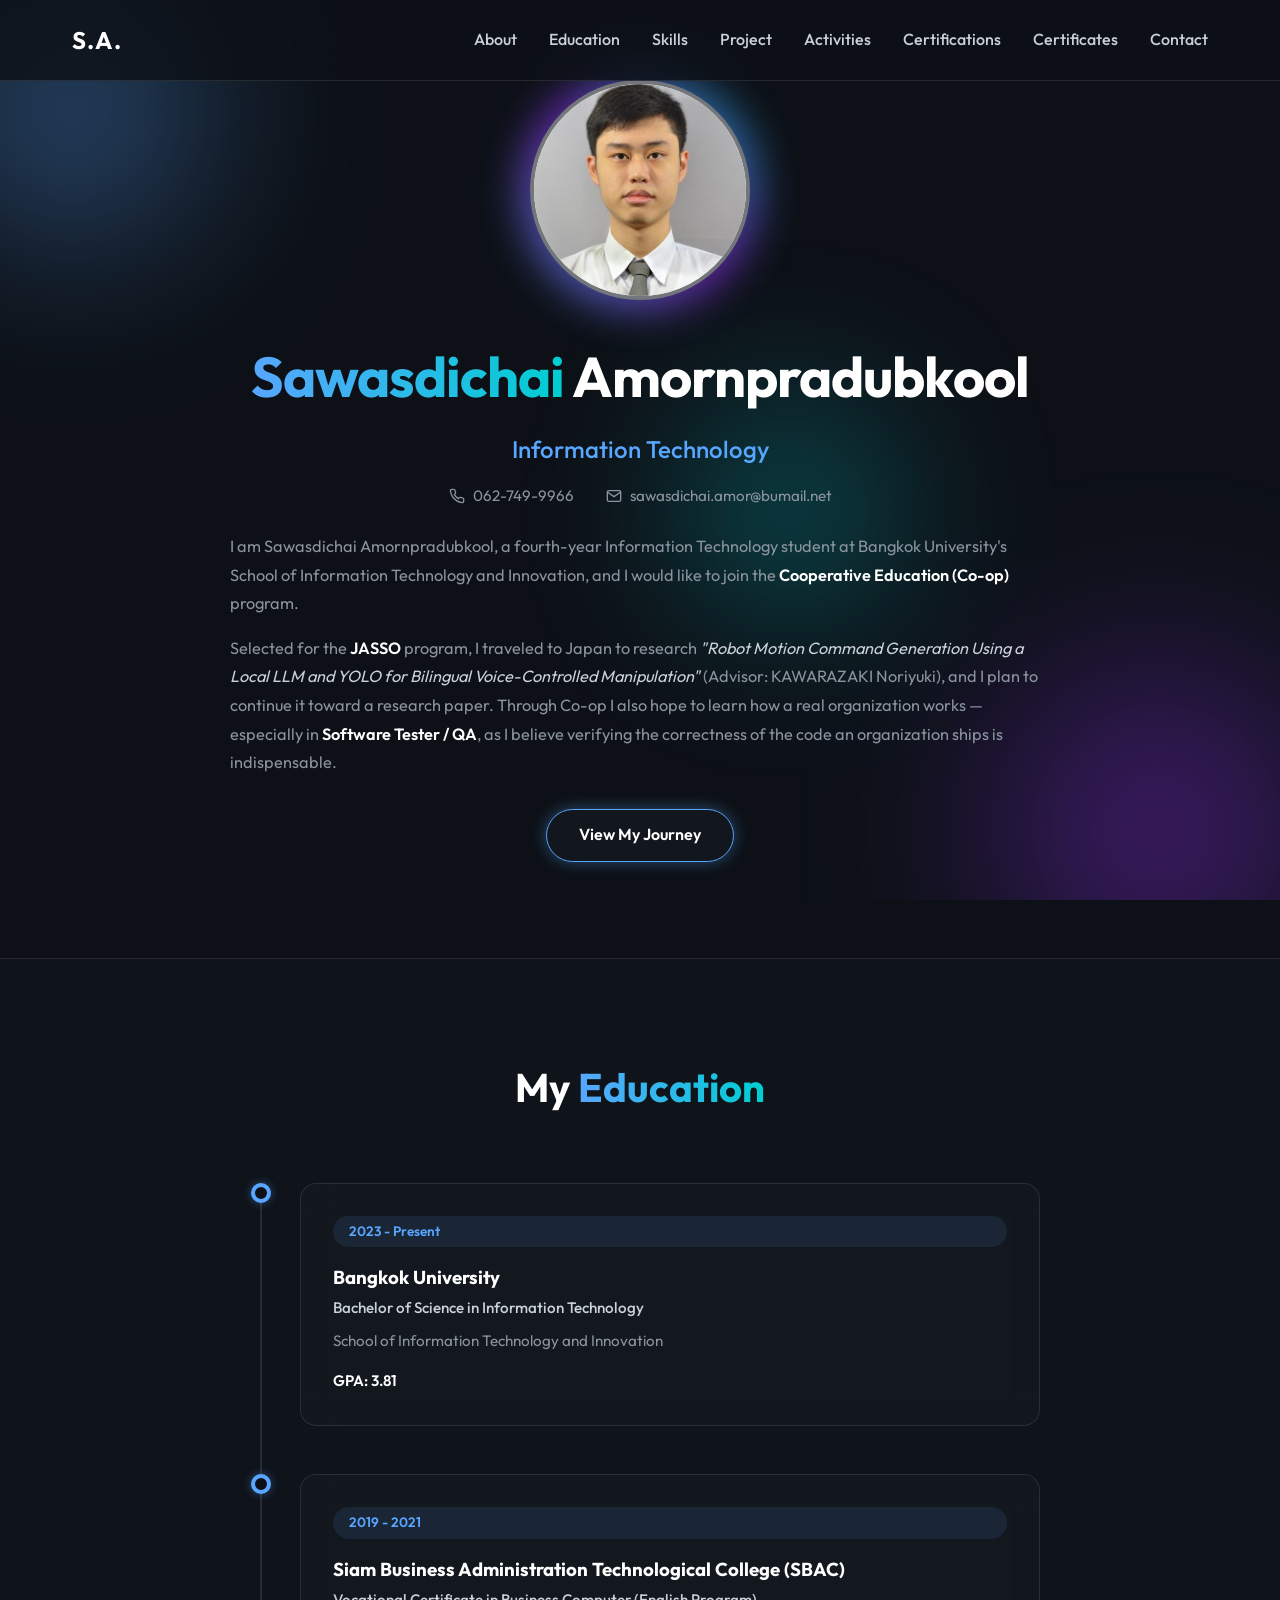
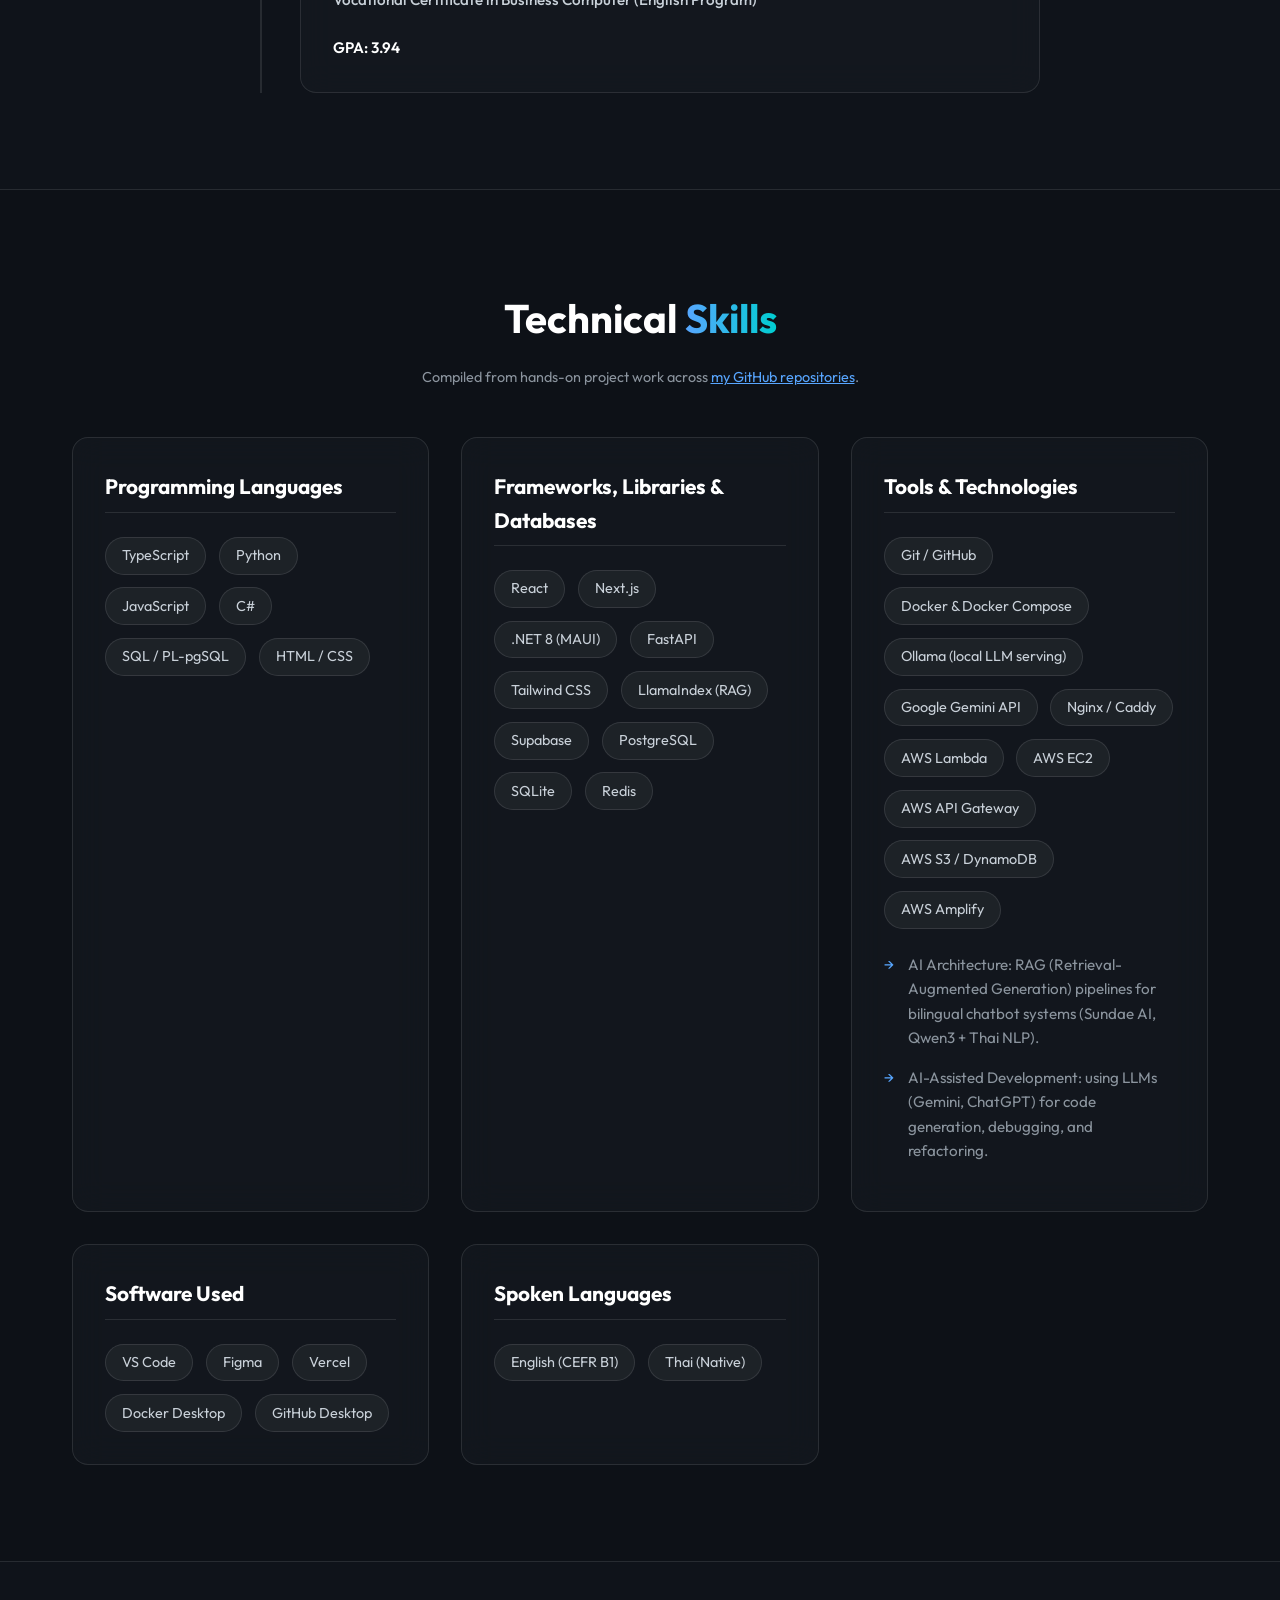
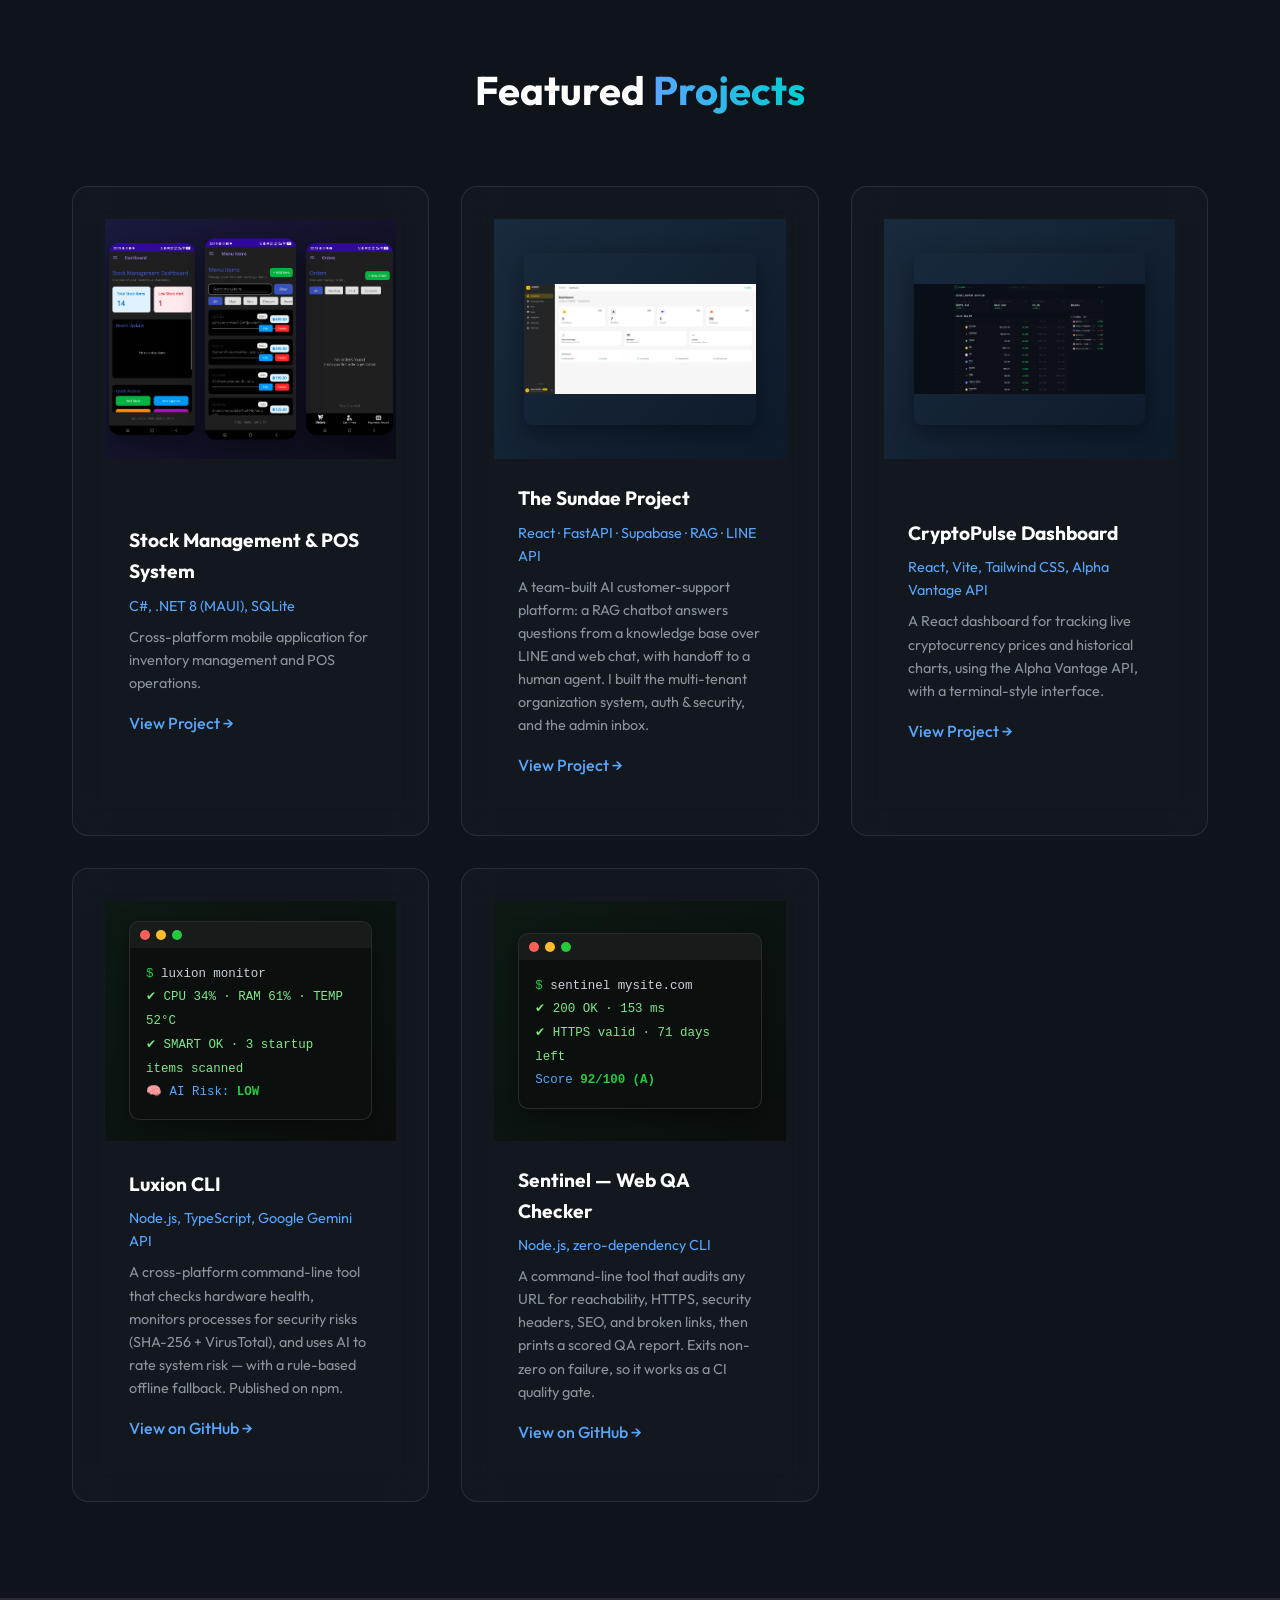
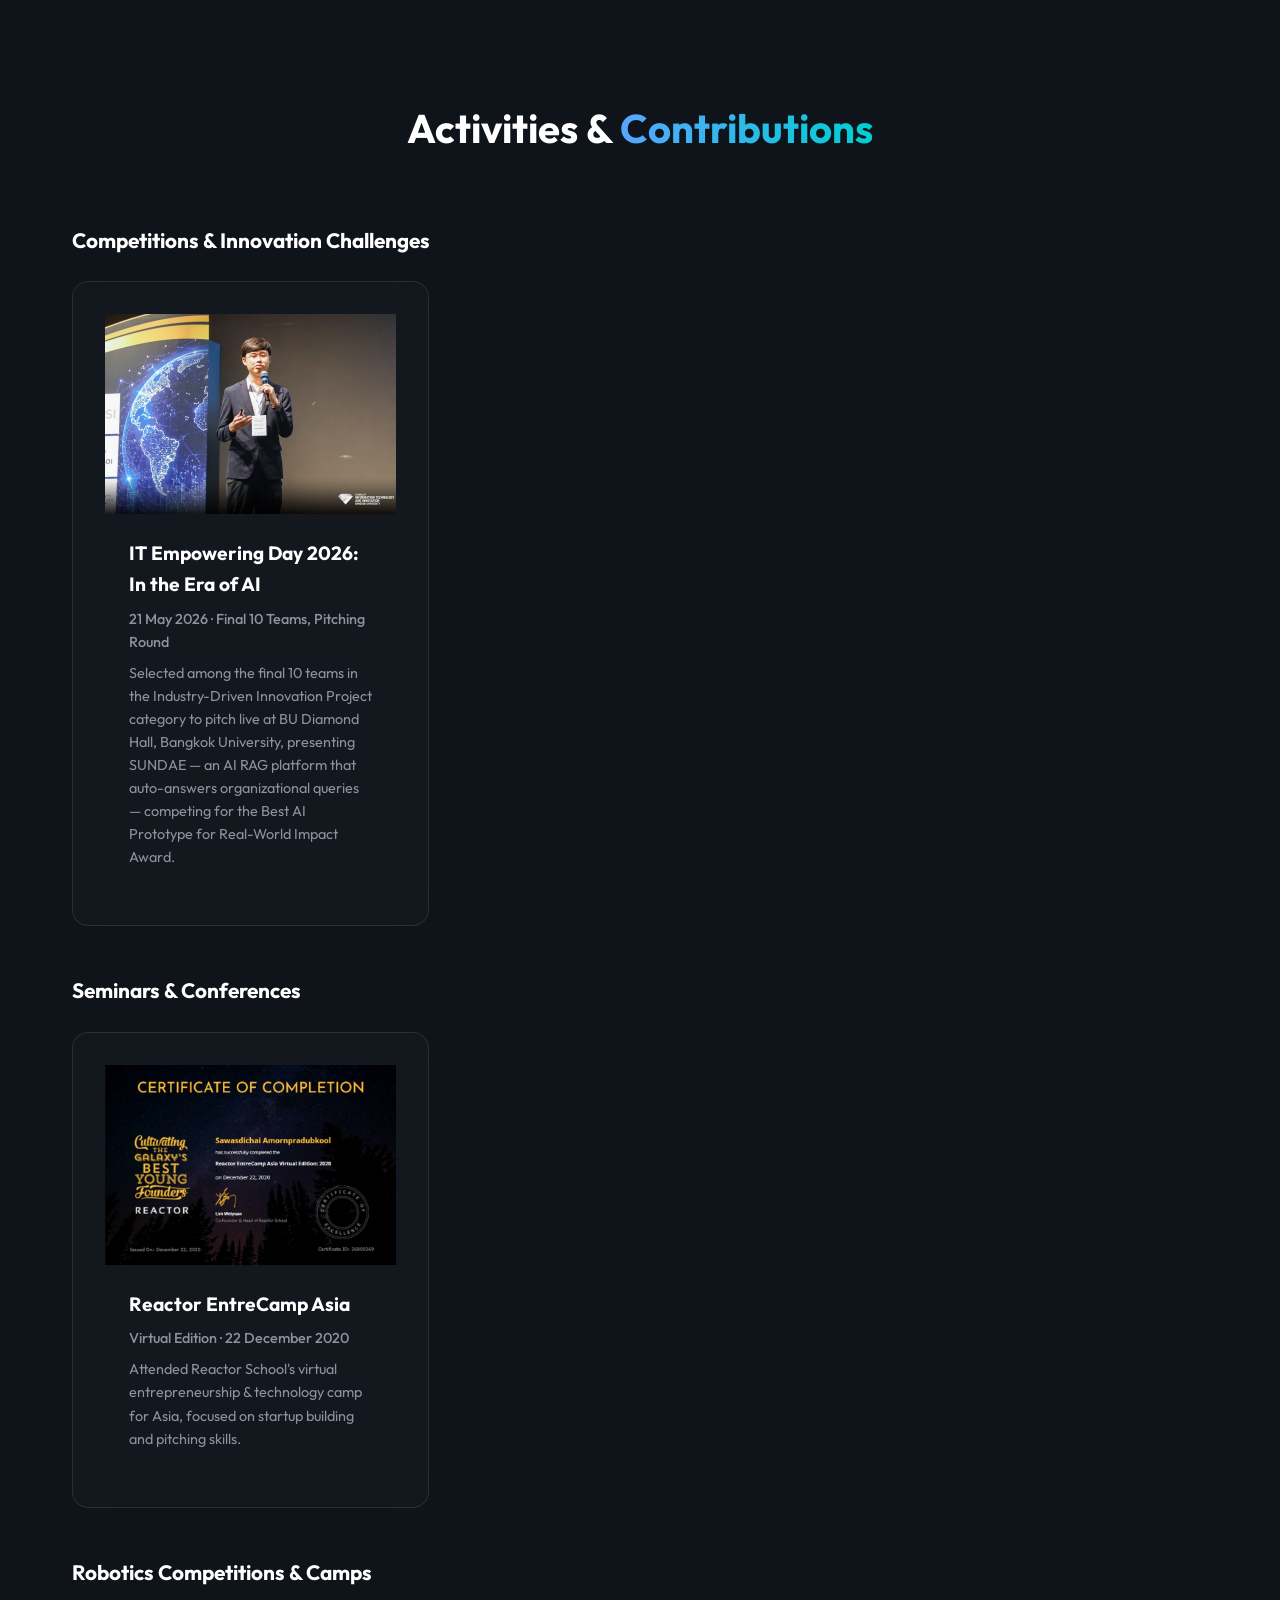
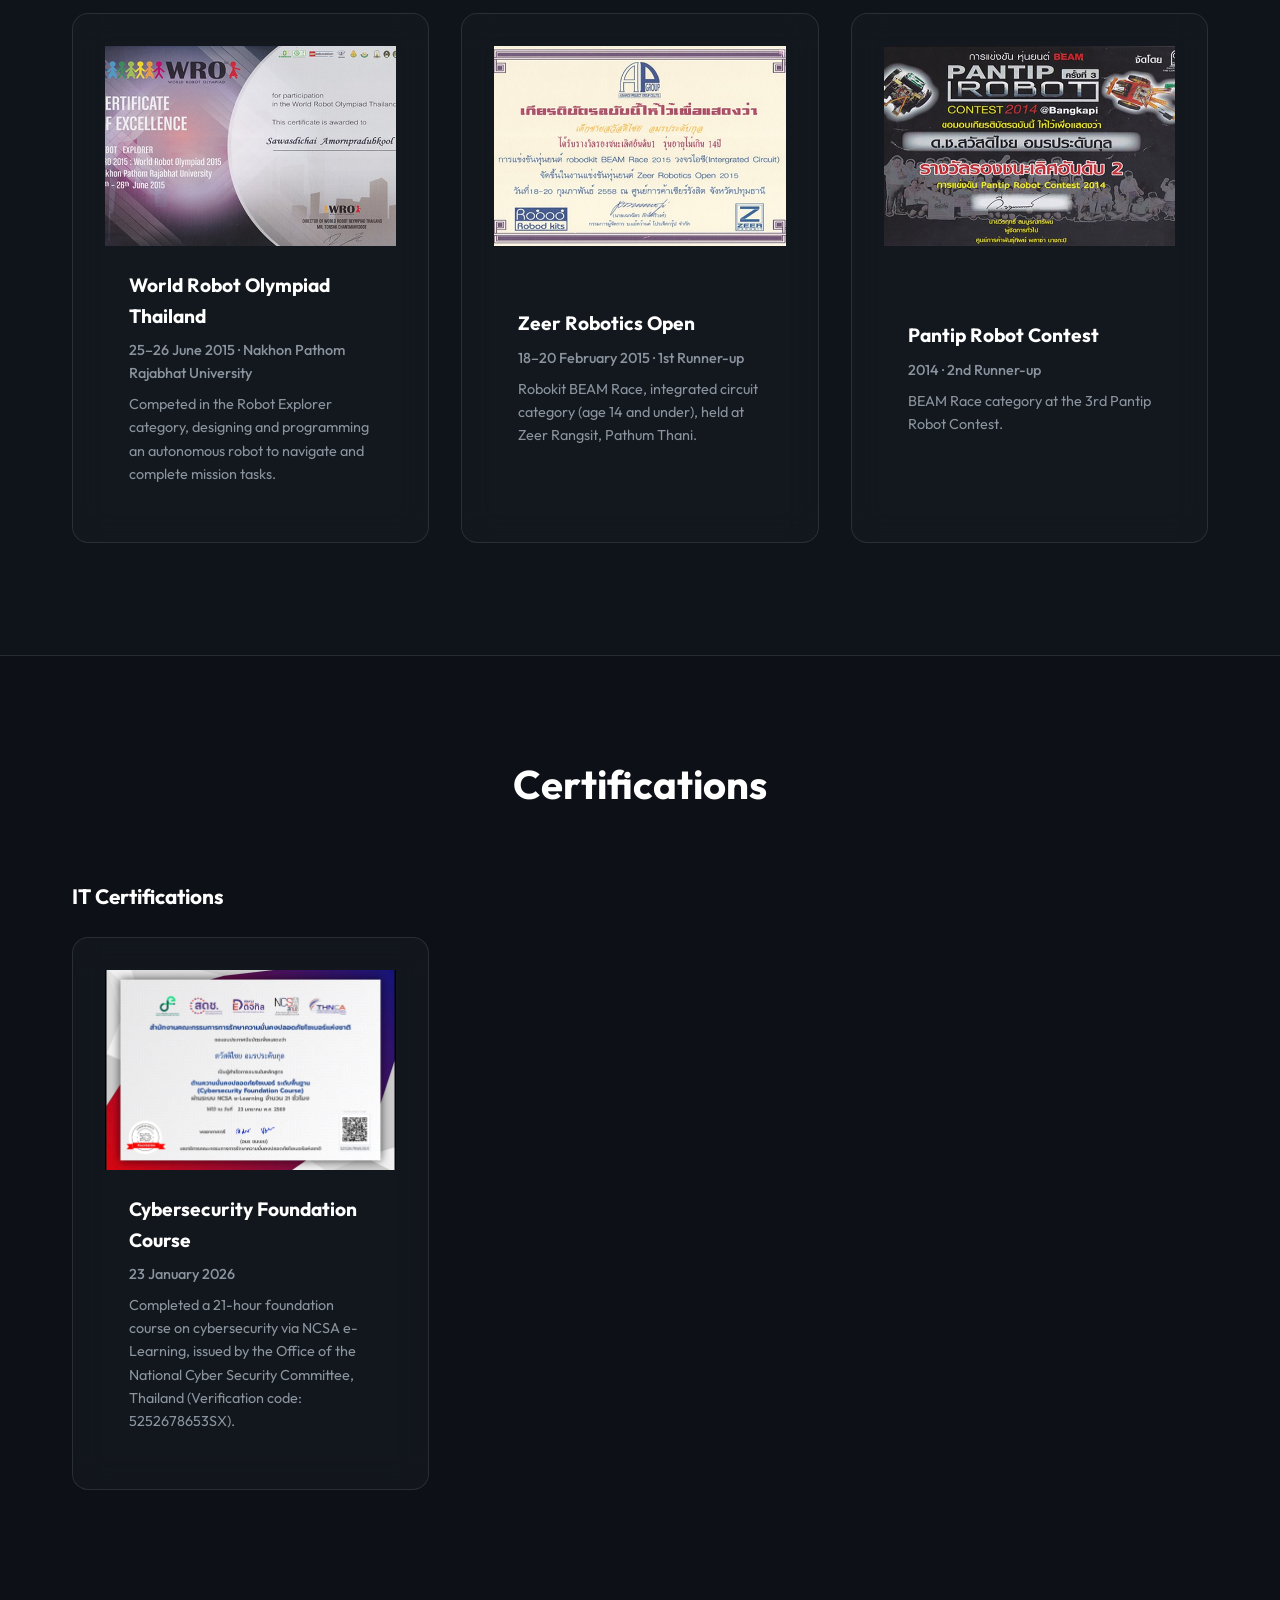
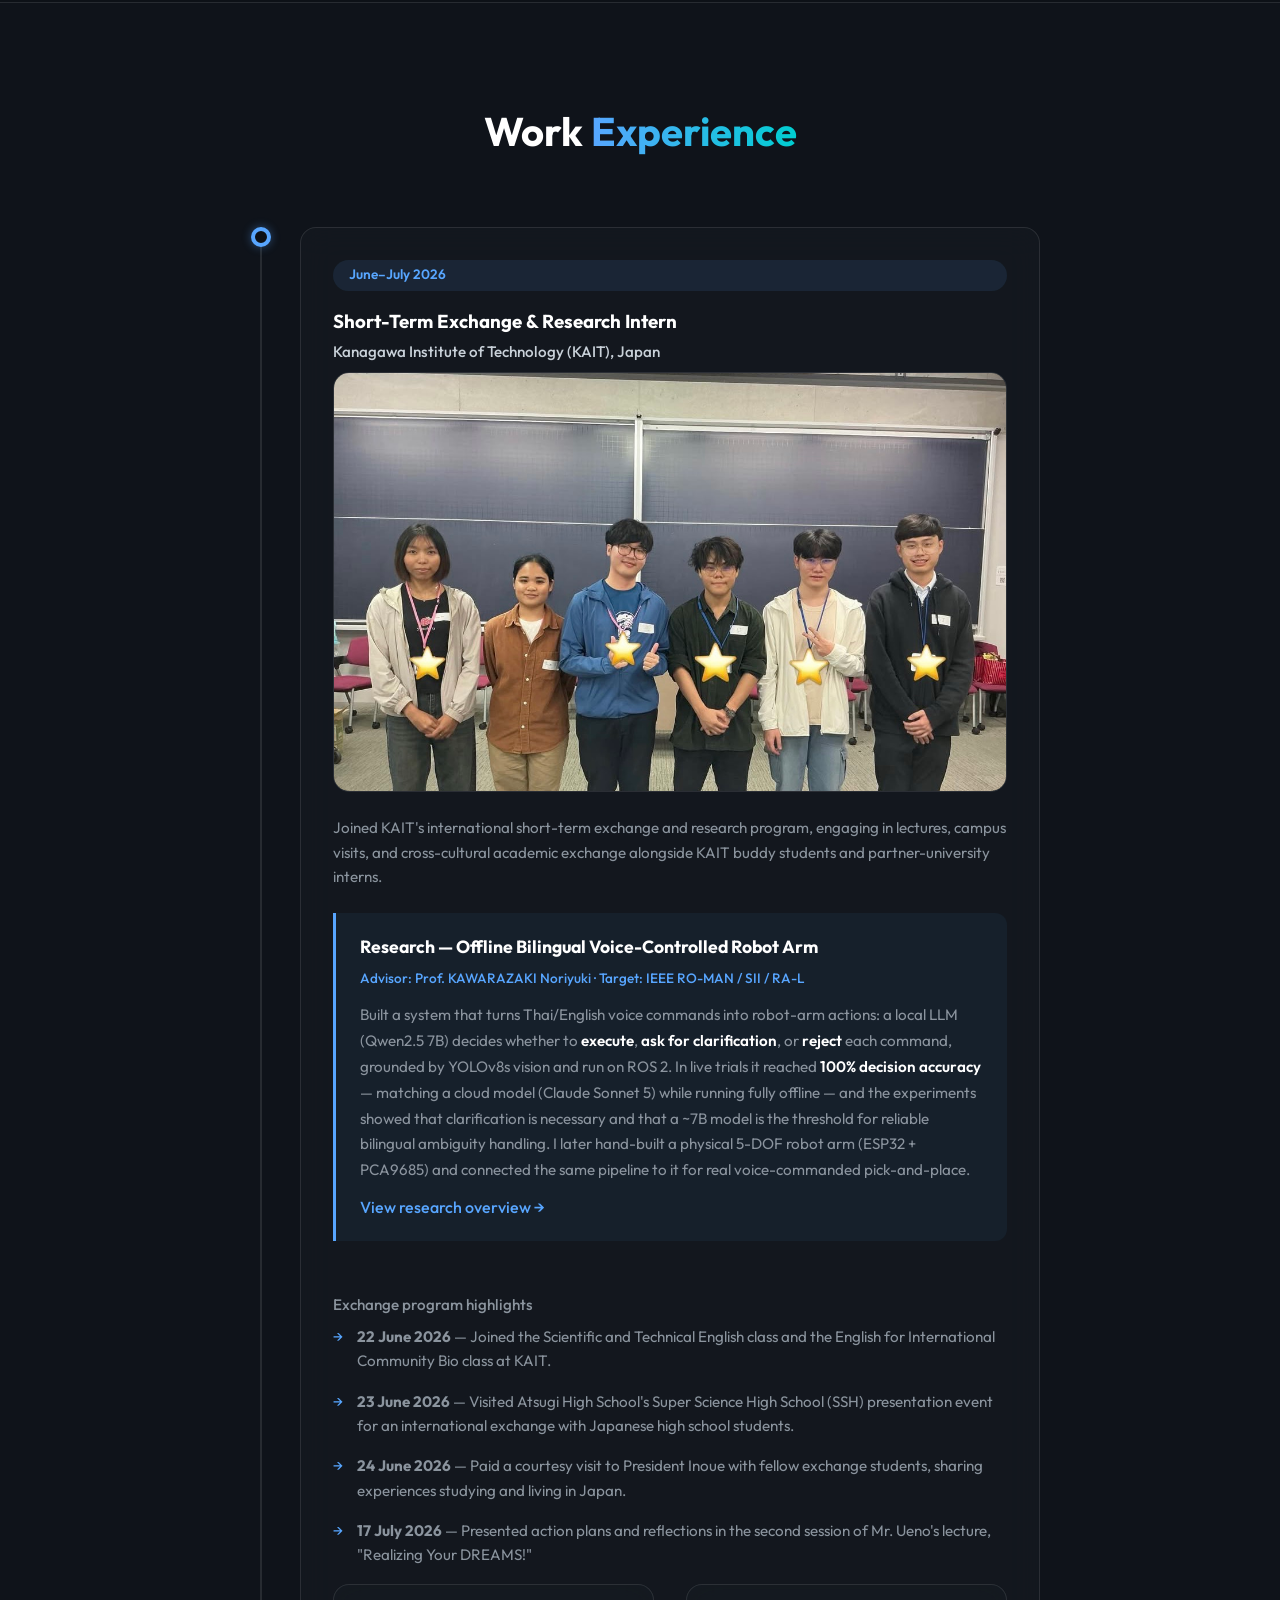
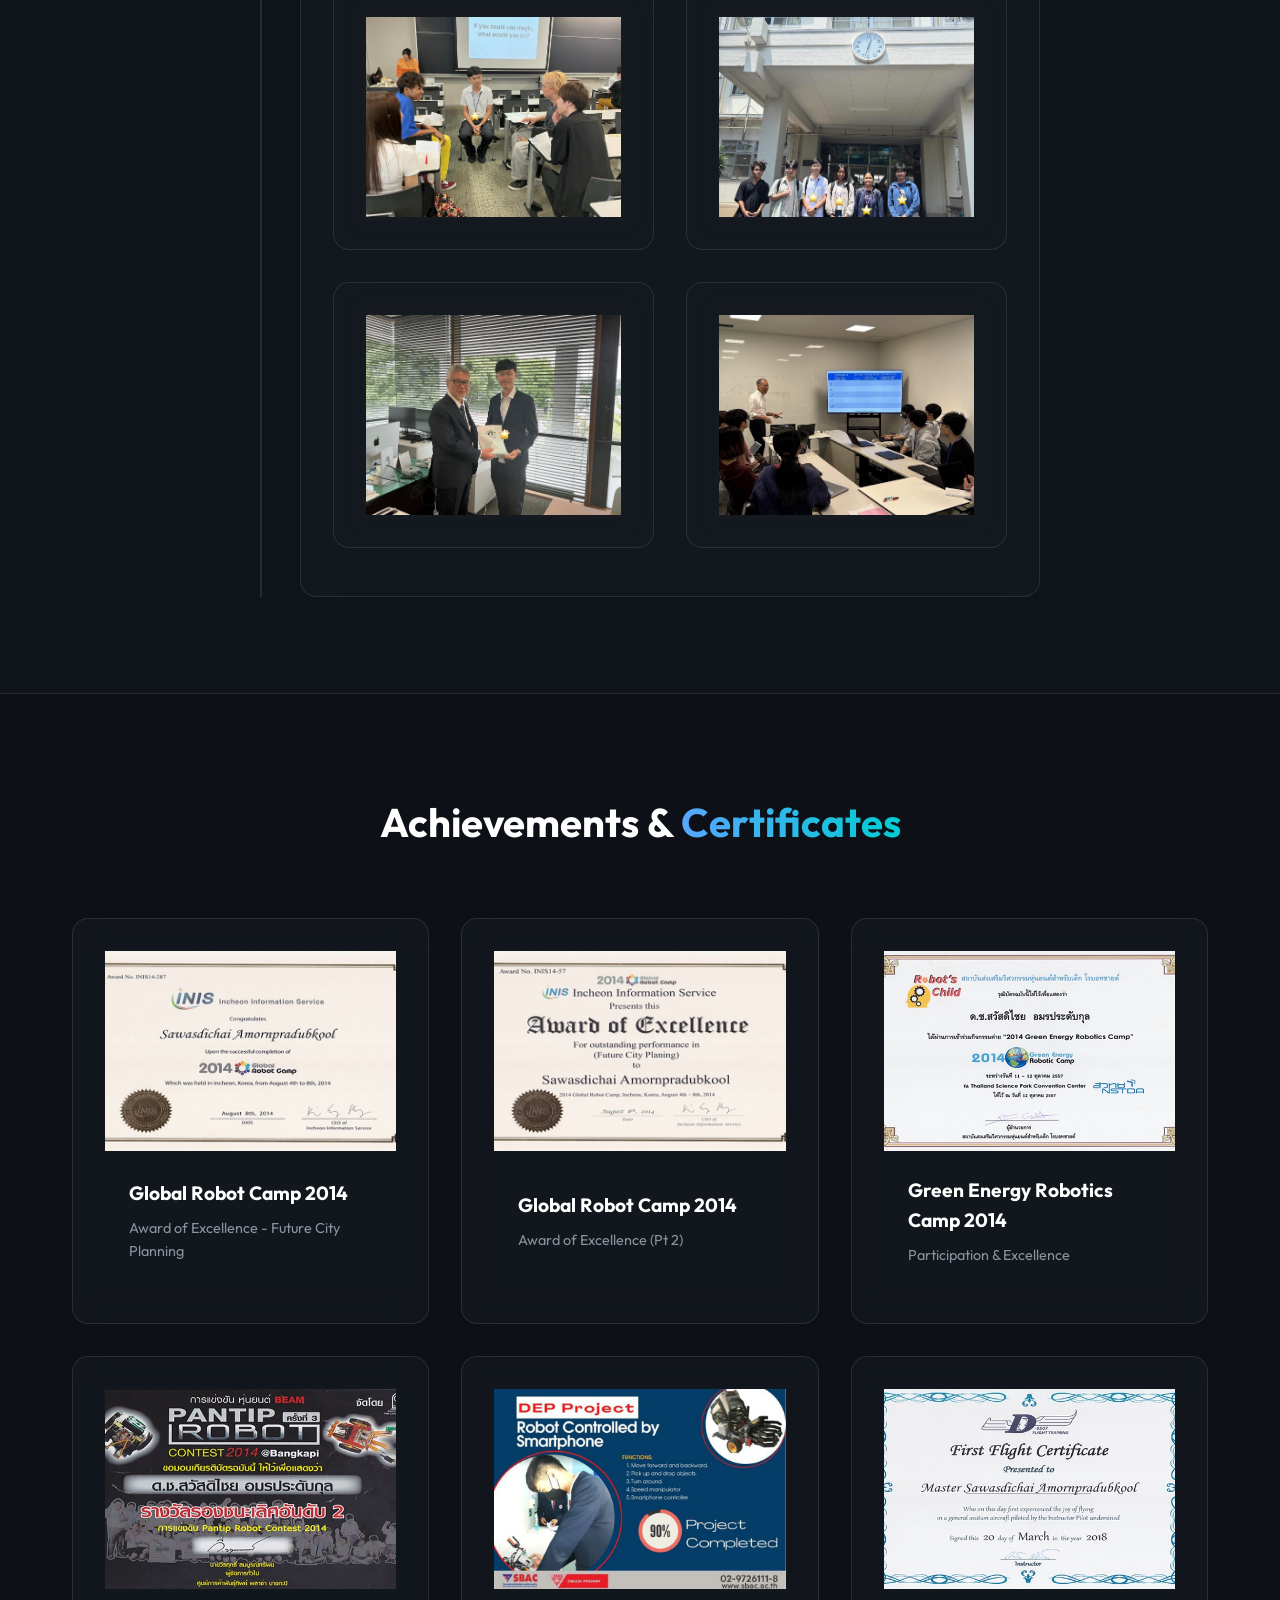
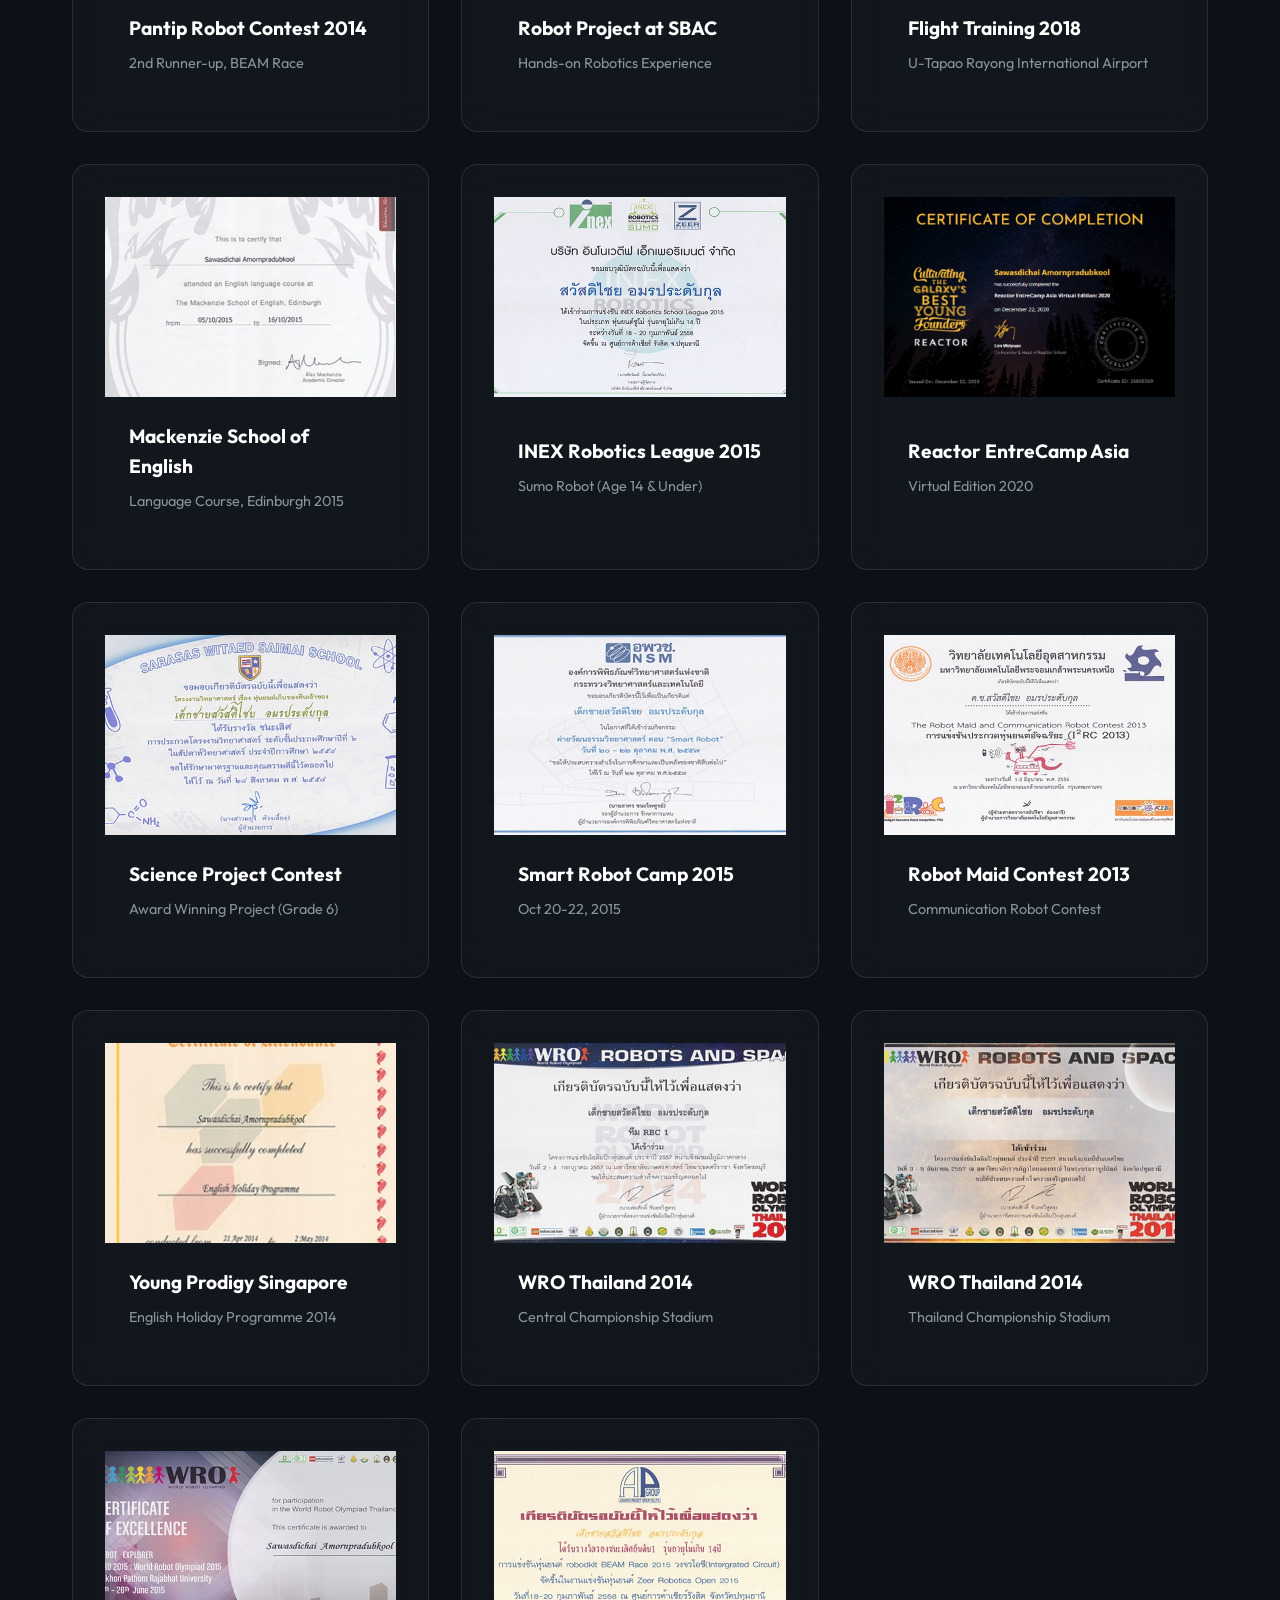
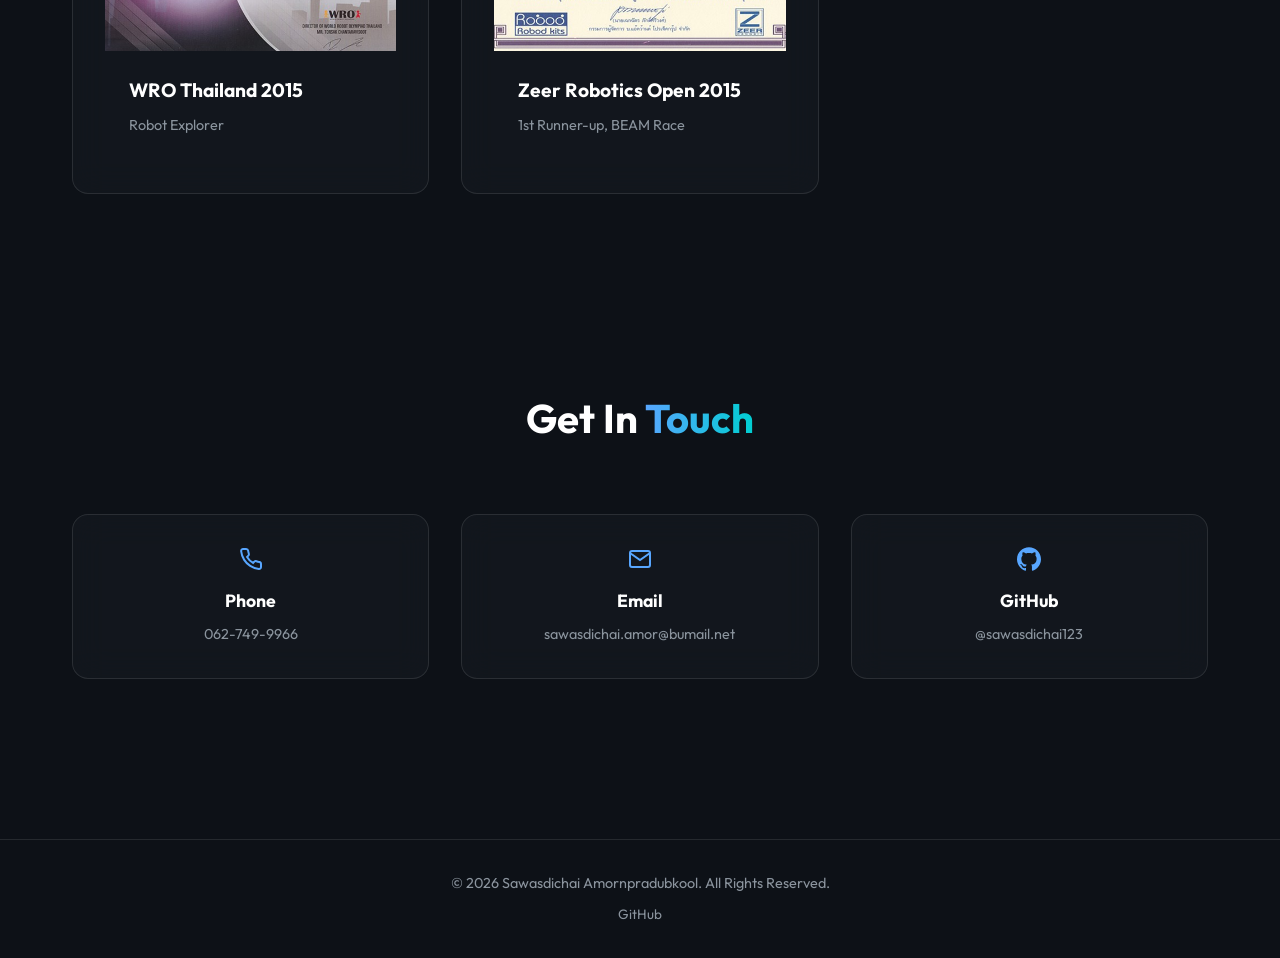
==== commit 658e876a: "Robot research page: add real ESP32 arm, drop stale C4/vision claim The paper dropped the no-vision " ====
--- a/index.html
+++ b/index.html
@@ -584,9 +584,10 @@
                                         clarification</strong>, or <strong>reject</strong> each command, grounded by
                                     YOLOv8s vision and run on ROS 2. In live trials it reached <strong>100% decision
                                         accuracy</strong> — matching a cloud model (Claude Sonnet 5) while running fully
-                                    offline — and the experiments showed that clarification and vision are both
-                                    necessary, and that a ~7B model is the threshold for reliable bilingual ambiguity
-                                    handling.</p>
+                                    offline — and the experiments showed that clarification is necessary and that a
+                                    ~7B model is the threshold for reliable bilingual ambiguity handling. I later
+                                    hand-built a physical 5-DOF robot arm (ESP32 + PCA9685) and connected the same
+                                    pipeline to it for real voice-commanded pick-and-place.</p>
                                 <a href="robot-project.html" class="research-link">View research overview &rarr;</a>
                             </div>
 
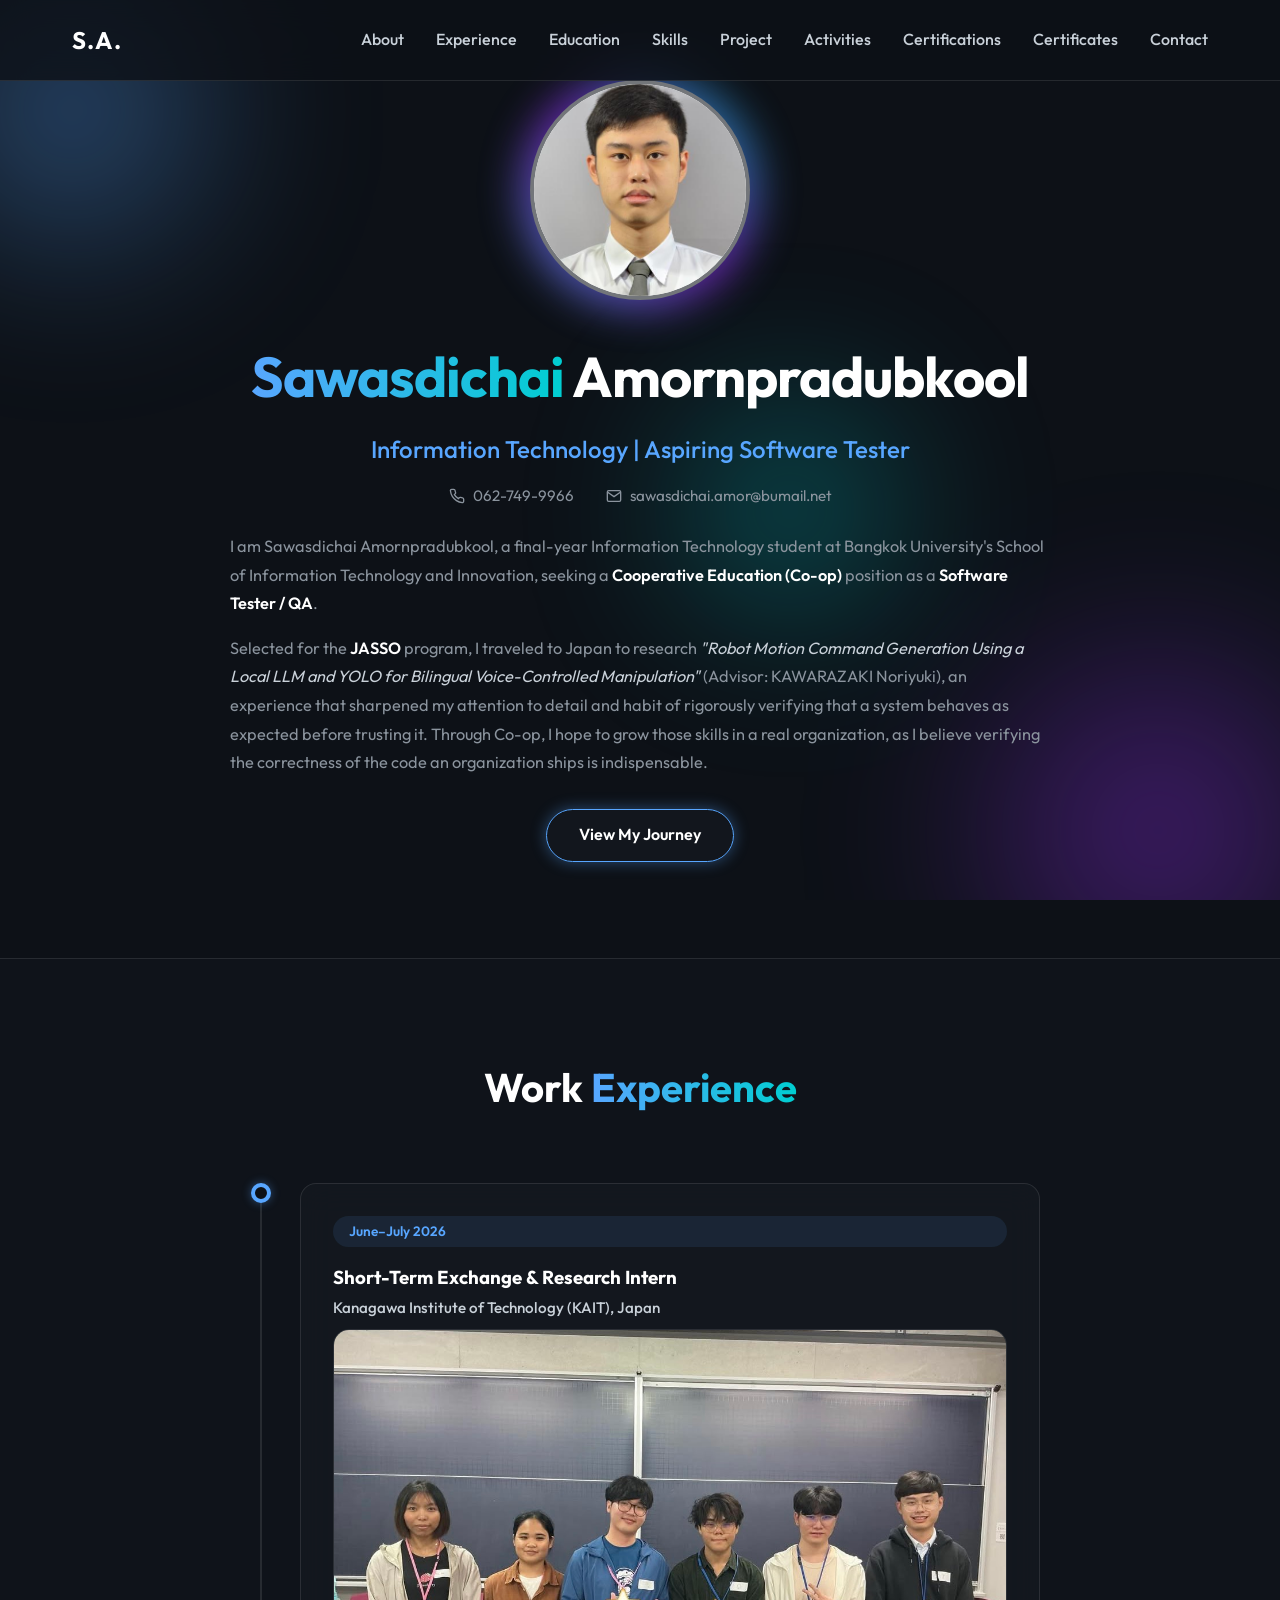
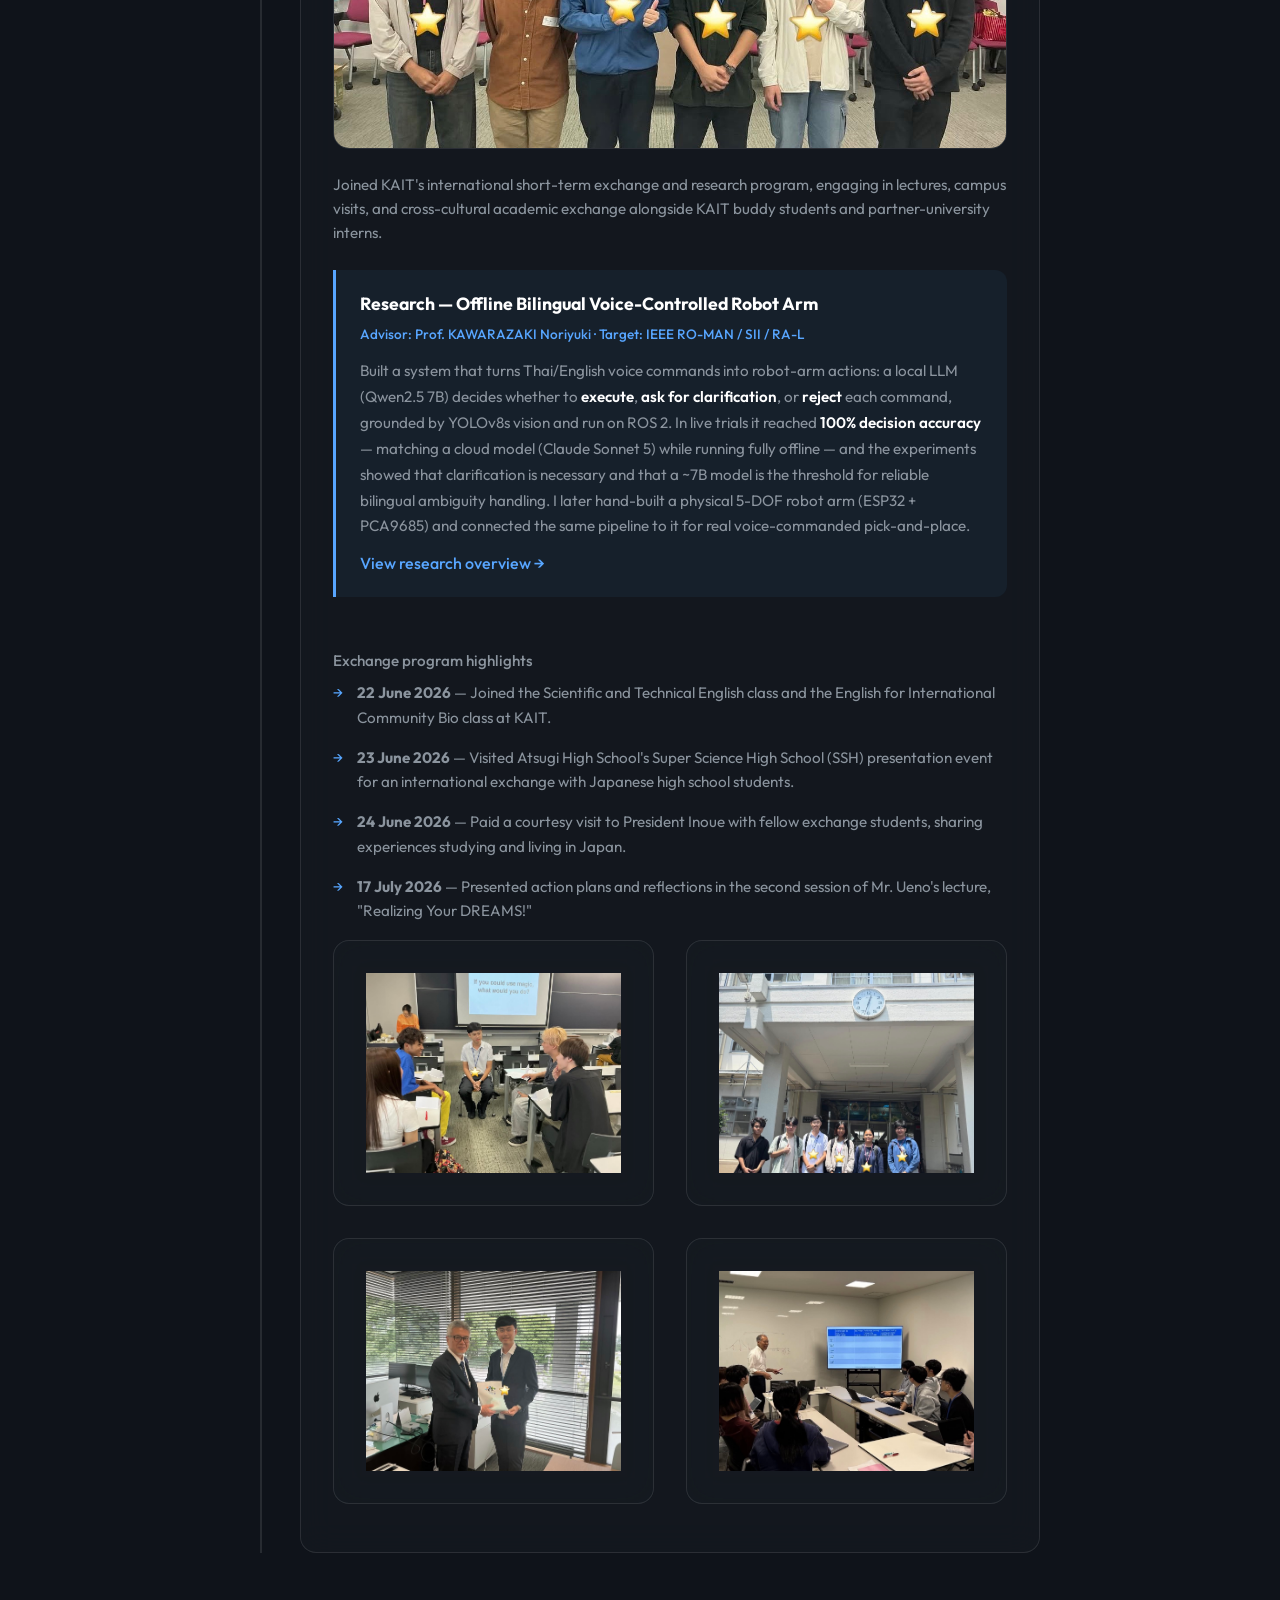
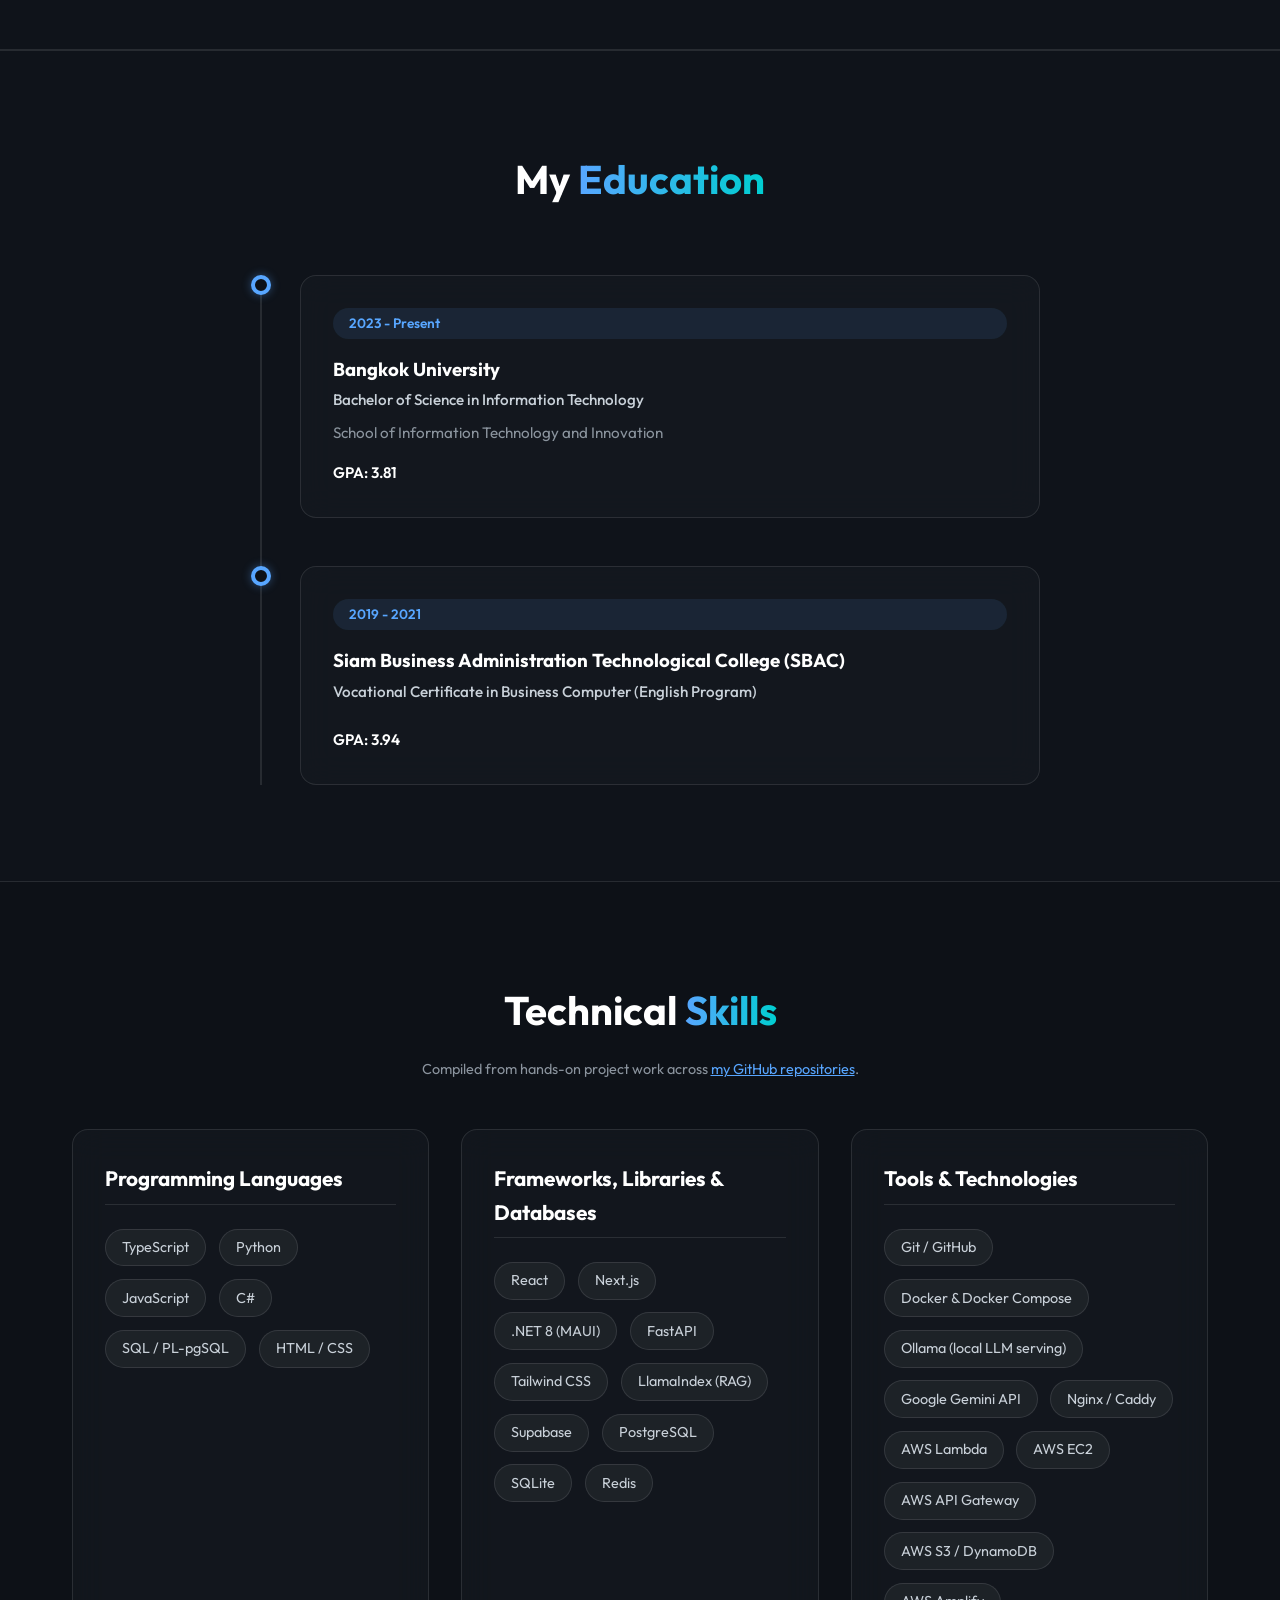
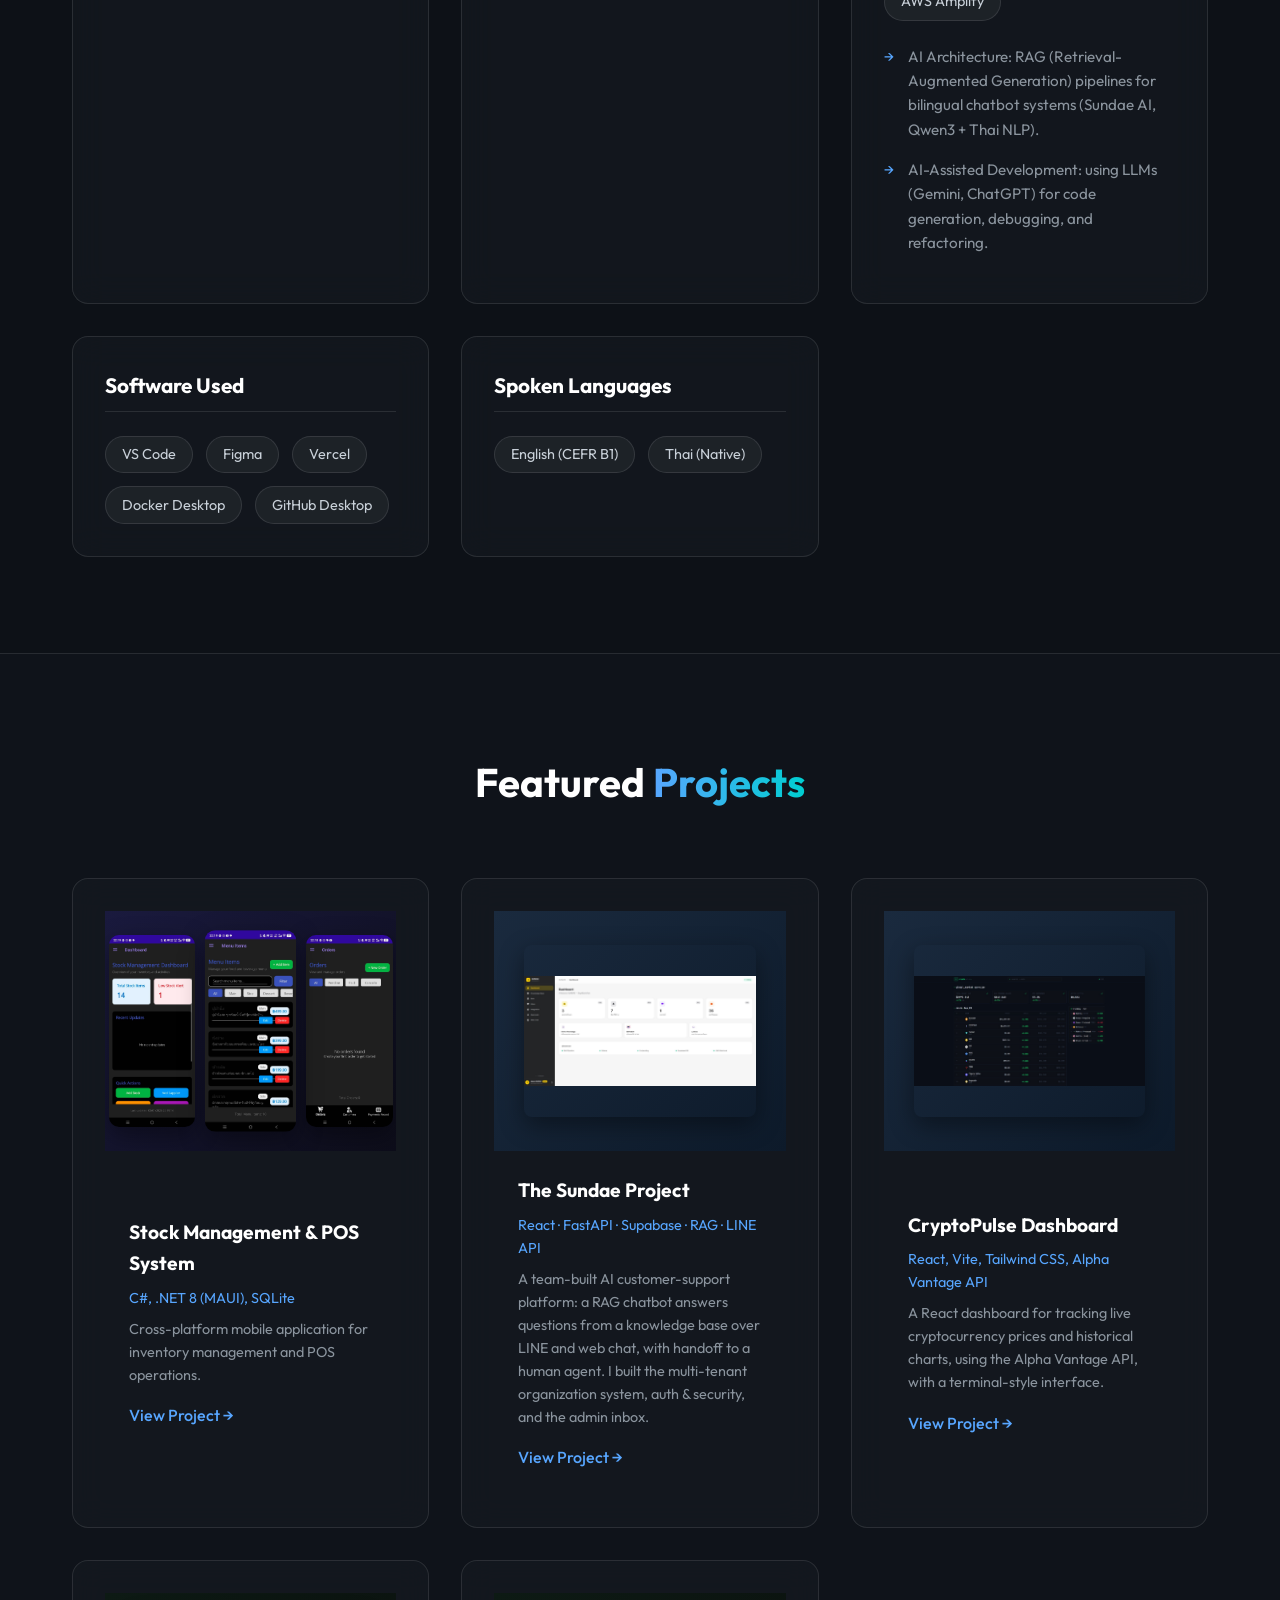
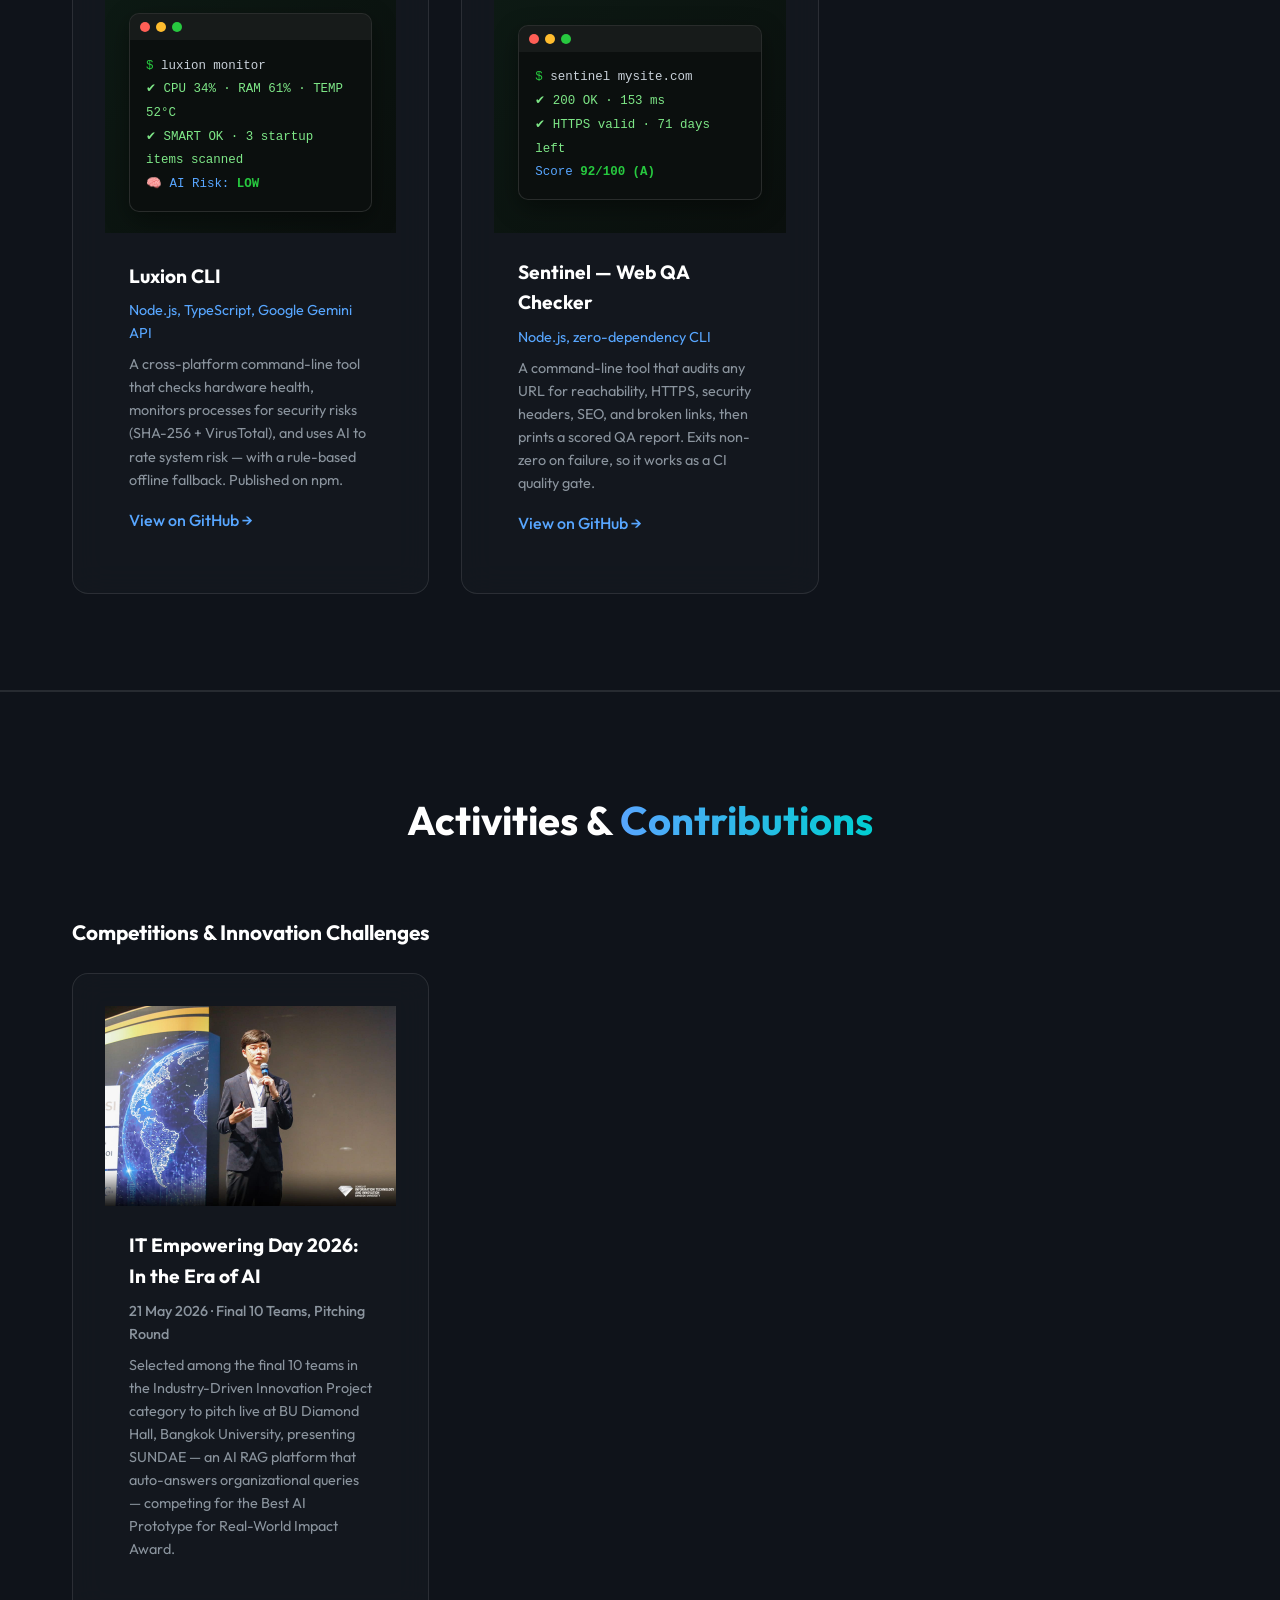
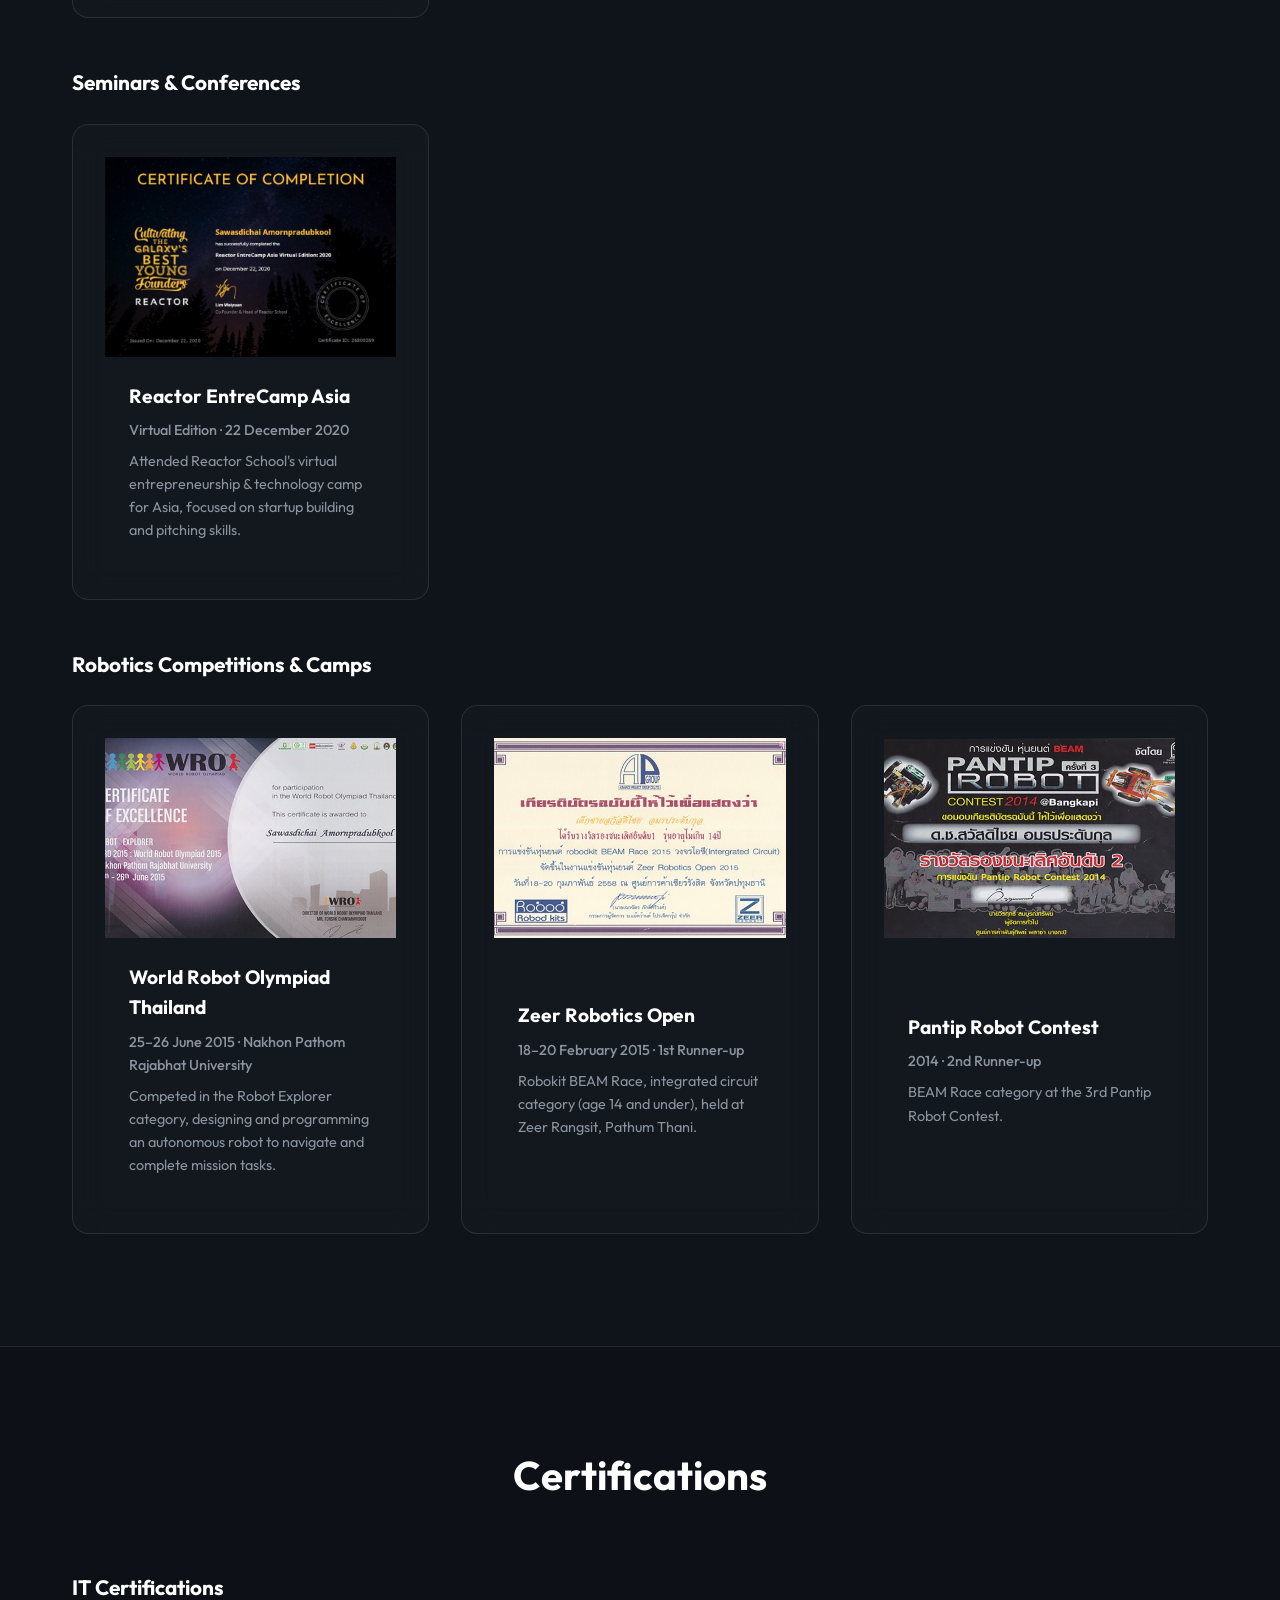
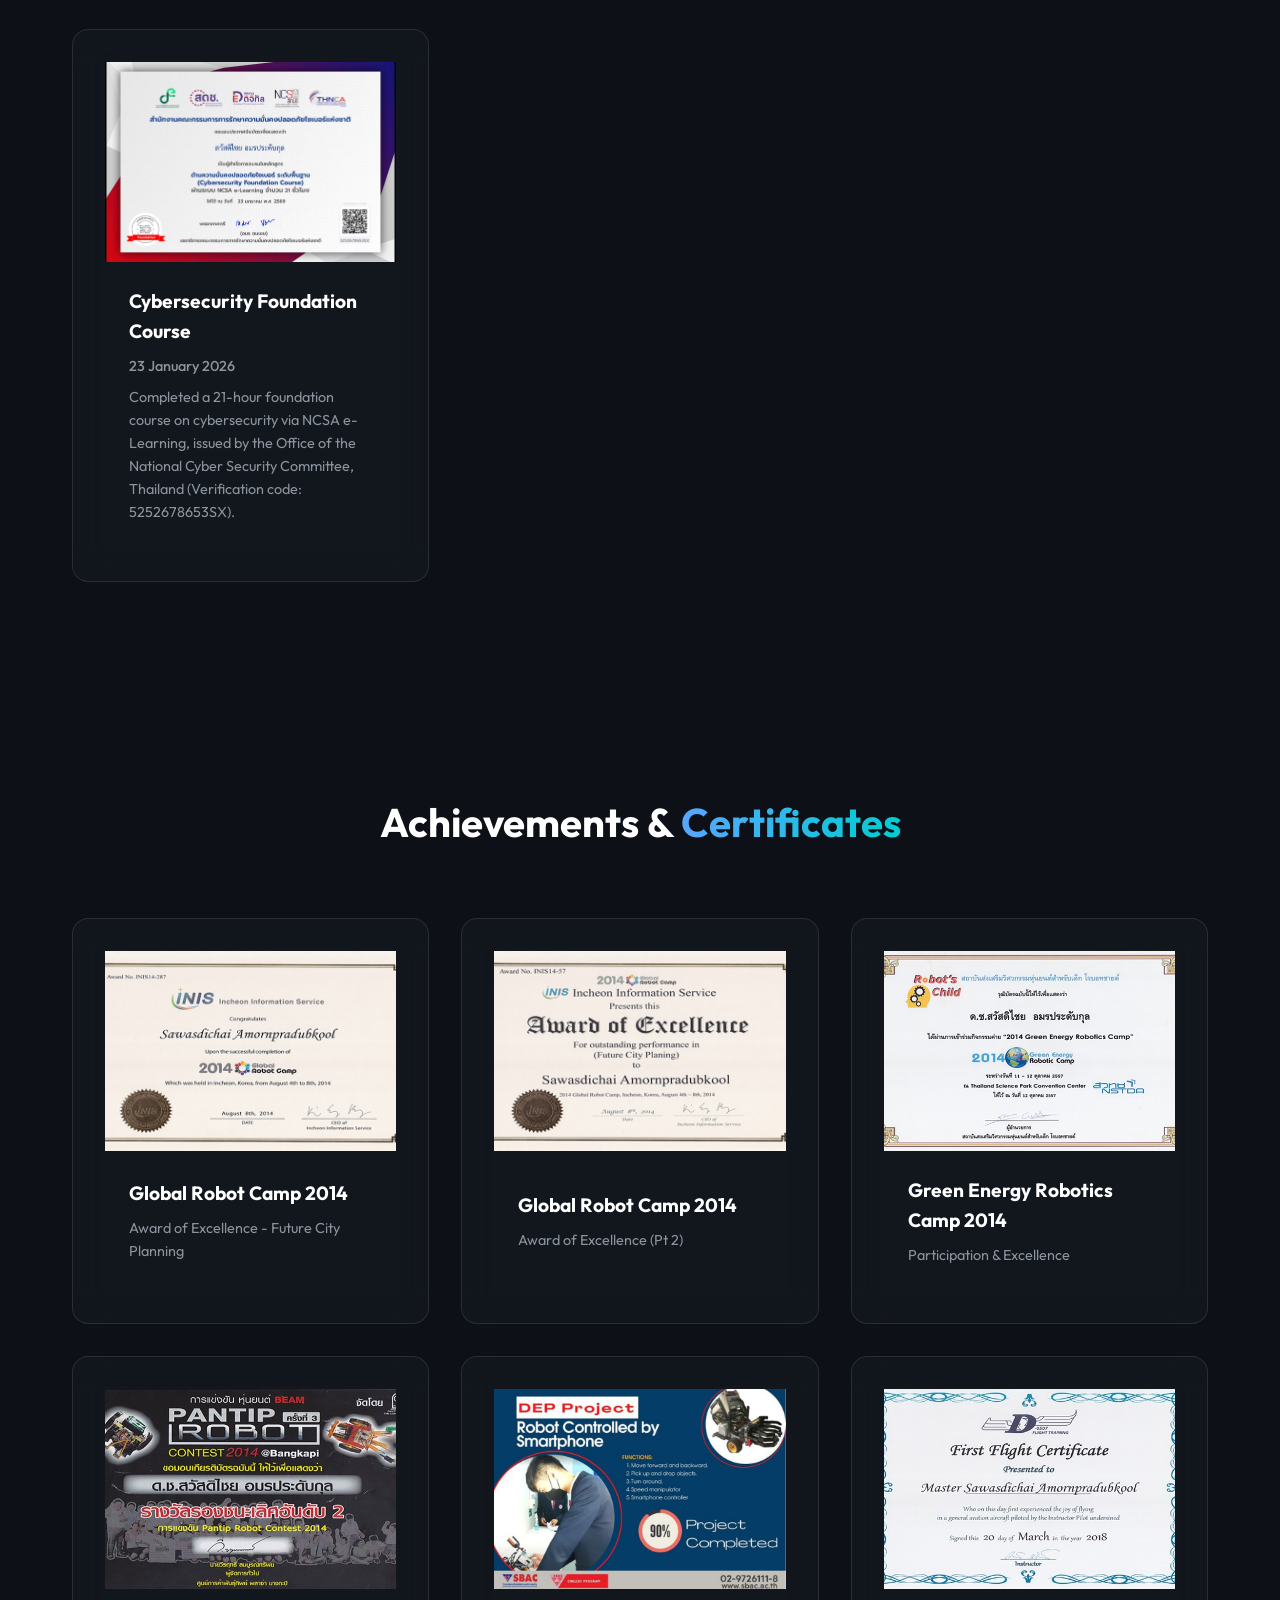
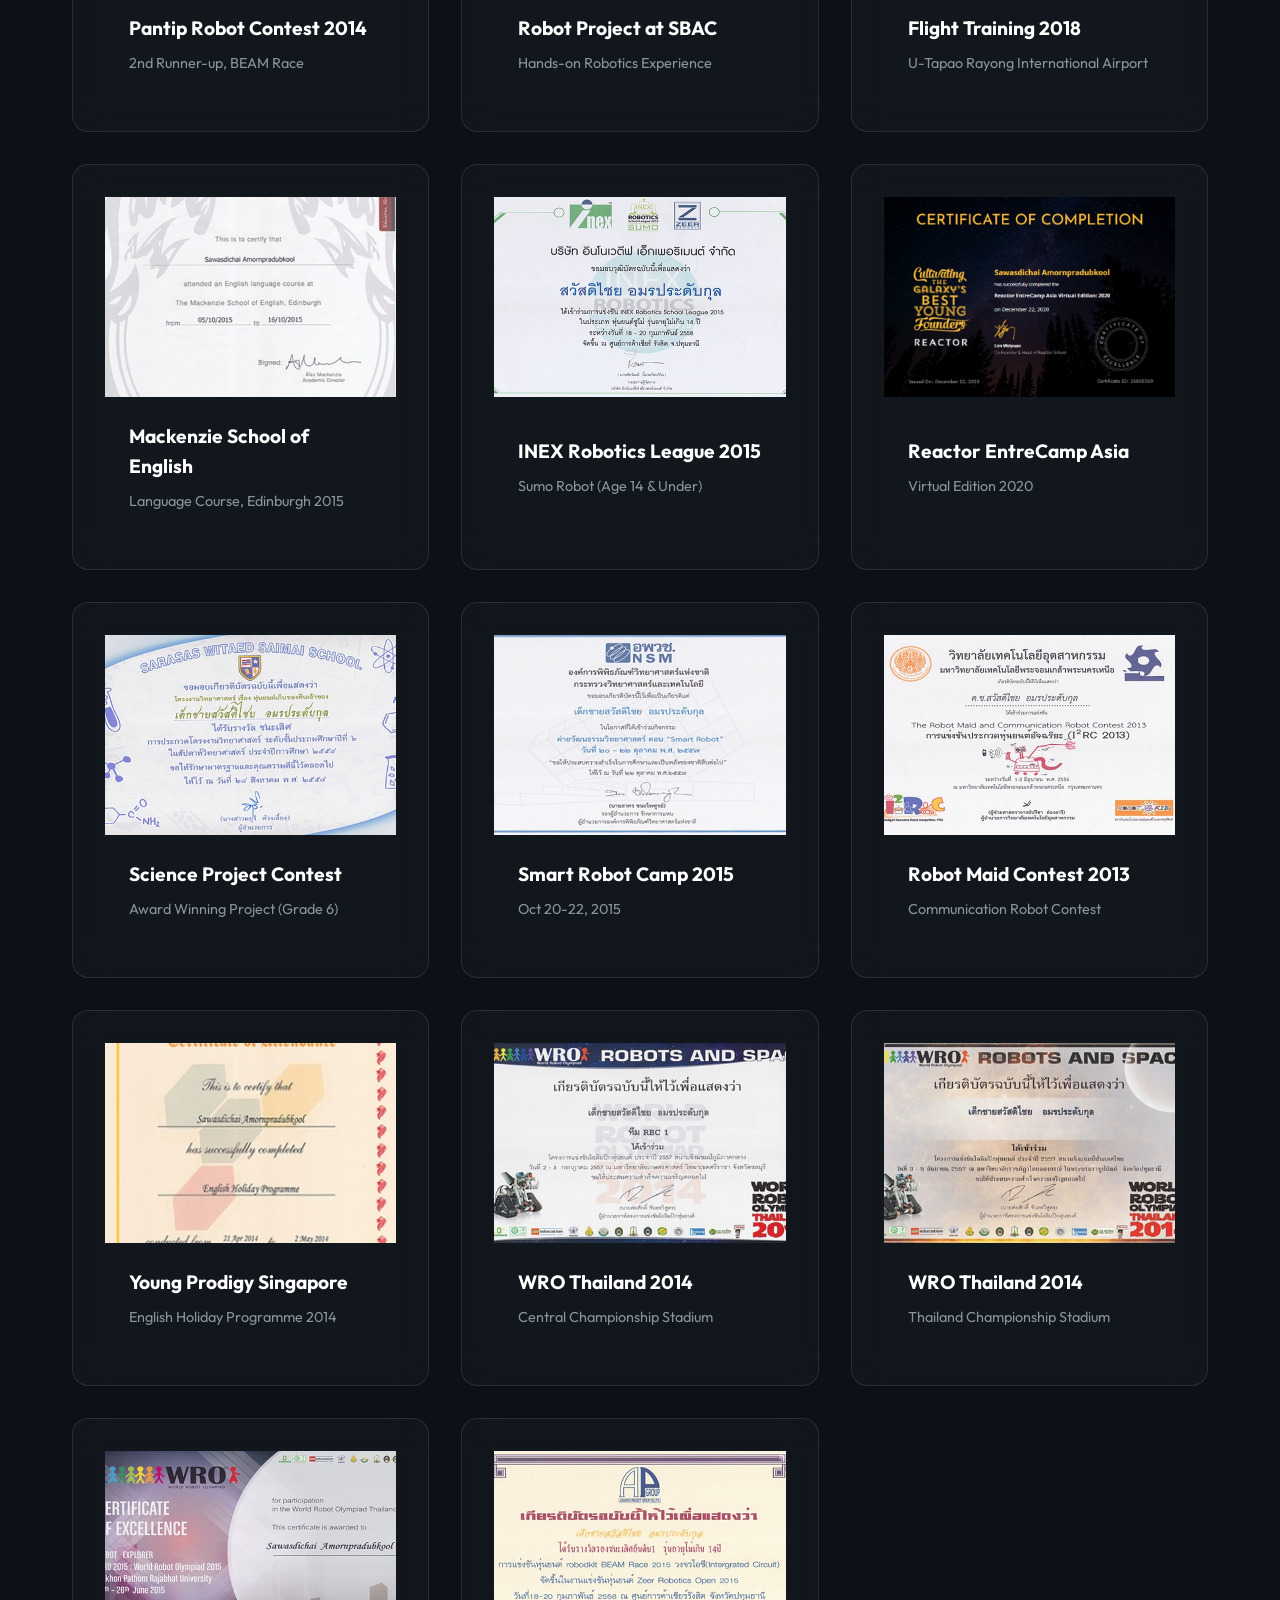
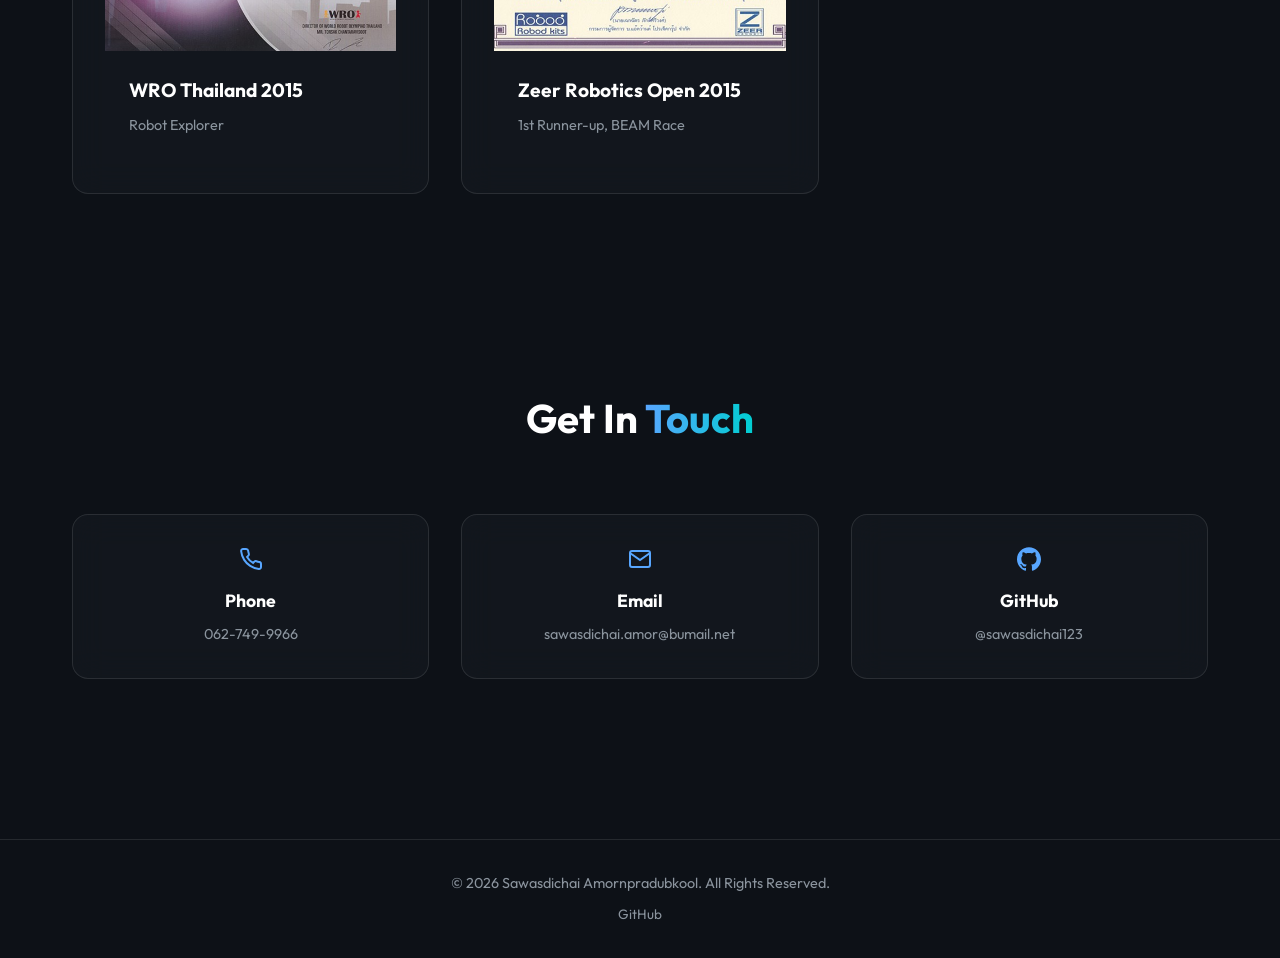
==== commit f6aa7659: "Add mobile nav menu, move internship experience after About, tailor bio to Software Tester role Co-A" ====
--- a/index.html
+++ b/index.html
@@ -157,8 +157,9 @@
     <nav class="navbar">
         <div class="container nav-container">
             <a href="#" class="nav-logo">S.A.</a>
-            <ul class="nav-links">
+            <ul class="nav-links" id="navLinks">
                 <li><a href="#about">About</a></li>
+                <li><a href="#experience">Experience</a></li>
                 <li><a href="#education">Education</a></li>
                 <li><a href="#skills">Skills</a></li>
                 <li><a href="#project">Project</a></li>
@@ -167,6 +168,12 @@
                 <li><a href="#gallery">Certificates</a></li>
                 <li><a href="#contact">Contact</a></li>
             </ul>
+            <button class="nav-toggle" id="navToggle" aria-label="Toggle navigation menu" aria-expanded="false"
+                aria-controls="navLinks">
+                <span></span>
+                <span></span>
+                <span></span>
+            </button>
         </div>
     </nav>
 
@@ -186,7 +193,7 @@
             </div>
             <div class="hero-text animate-slide-up">
                 <h1><span class="highlight">Sawasdichai</span> Amornpradubkool</h1>
-                <p class="subtitle">Information Technology</p>
+                <p class="subtitle">Information Technology | Aspiring Software Tester</p>
                 <div class="contact-info">
                     <span class="contact-item"><svg width="16" height="16" viewBox="0 0 24 24" fill="none"
                             stroke="currentColor" stroke-width="2">
@@ -202,359 +209,24 @@
                         </svg> sawasdichai.amor@bumail.net</span>
                 </div>
                 <div class="about-letter">
-                    <p>I am Sawasdichai Amornpradubkool, a fourth-year Information Technology student at Bangkok
-                        University's School of Information Technology and Innovation, and I would like to join the
-                        <strong>Cooperative Education (Co-op)</strong> program.</p>
+                    <p>I am Sawasdichai Amornpradubkool, a final-year Information Technology student at Bangkok
+                        University's School of Information Technology and Innovation, seeking a
+                        <strong>Cooperative Education (Co-op)</strong> position as a <strong>Software Tester /
+                            QA</strong>.</p>
                     <p>Selected for the <strong>JASSO</strong> program, I traveled to Japan to research <em>"Robot
                             Motion Command Generation Using a Local LLM and YOLO for Bilingual Voice-Controlled
-                            Manipulation"</em> (Advisor: KAWARAZAKI Noriyuki), and I plan to continue it toward a
-                        research paper. Through Co-op I also hope to learn how a real organization works — especially
-                        in <strong>Software Tester / QA</strong>, as I believe verifying the correctness of the code an
-                        organization ships is indispensable.</p>
-                </div>
-                <a href="#education" class="btn primary-btn">View My Journey</a>
+                            Manipulation"</em> (Advisor: KAWARAZAKI Noriyuki), an experience that sharpened my
+                        attention to detail and habit of rigorously verifying that a system behaves as expected
+                        before trusting it. Through Co-op, I hope to grow those skills in a real organization,
+                        as I believe verifying the correctness of the code an organization ships is
+                        indispensable.</p>
+                </div>
+                <a href="#experience" class="btn primary-btn">View My Journey</a>
             </div>
         </div>
     </header>
 
     <main>
-        <!-- Education Section -->
-        <section id="education" class="section bg-alt">
-            <div class="container">
-                <h2 class="section-title reveal">My <span class="highlight">Education</span></h2>
-                <div class="timeline">
-                    <div class="timeline-item reveal delay-1">
-                        <div class="timeline-dot"></div>
-                        <div class="timeline-content card">
-                            <span class="timeline-date">2023 - Present</span>
-                            <h3>Bangkok University</h3>
-                            <p class="subtitle">Bachelor of Science in Information Technology</p>
-                            <p>School of Information Technology and Innovation</p>
-                            <p class="gpa">GPA: 3.81</p>
-                        </div>
-                    </div>
-                    <div class="timeline-item reveal delay-2">
-                        <div class="timeline-dot"></div>
-                        <div class="timeline-content card">
-                            <span class="timeline-date">2019 - 2021</span>
-                            <h3>Siam Business Administration Technological College (SBAC)</h3>
-                            <p class="subtitle">Vocational Certificate in Business Computer (English Program)</p>
-                            <p class="gpa">GPA: 3.94</p>
-                        </div>
-                    </div>
-                </div>
-            </div>
-        </section>
-
-        <!-- Skills Section -->
-        <section id="skills" class="section">
-            <div class="container">
-                <h2 class="section-title reveal">Technical <span class="highlight">Skills</span></h2>
-                <p class="skills-note reveal">Compiled from hands-on project work across <a
-                        href="https://github.com/sawasdichai123" target="_blank" rel="noopener">my GitHub
-                        repositories</a>.</p>
-                <div class="skills-grid">
-                    <!-- ภาษาด้านคอมพิวเตอร์ -->
-                    <div class="skill-category card reveal delay-1">
-                        <h3>Programming Languages</h3>
-                        <div class="skill-list">
-                            <span class="skill-tag">TypeScript</span>
-                            <span class="skill-tag">Python</span>
-                            <span class="skill-tag">JavaScript</span>
-                            <span class="skill-tag">C#</span>
-                            <span class="skill-tag">SQL / PL-pgSQL</span>
-                            <span class="skill-tag">HTML / CSS</span>
-                        </div>
-                    </div>
-
-                    <!-- เฟรมเวิร์คและไลบรารี ฐานข้อมูล -->
-                    <div class="skill-category card reveal delay-2">
-                        <h3>Frameworks, Libraries & Databases</h3>
-                        <div class="skill-list">
-                            <span class="skill-tag">React</span>
-                            <span class="skill-tag">Next.js</span>
-                            <span class="skill-tag">.NET 8 (MAUI)</span>
-                            <span class="skill-tag">FastAPI</span>
-                            <span class="skill-tag">Tailwind CSS</span>
-                            <span class="skill-tag">LlamaIndex (RAG)</span>
-                            <span class="skill-tag">Supabase</span>
-                            <span class="skill-tag">PostgreSQL</span>
-                            <span class="skill-tag">SQLite</span>
-                            <span class="skill-tag">Redis</span>
-                        </div>
-                    </div>
-
-                    <!-- เครื่องมือและเทคโนโลยีที่ใช้ -->
-                    <div class="skill-category card reveal delay-3">
-                        <h3>Tools & Technologies</h3>
-                        <div class="skill-list">
-                            <span class="skill-tag">Git / GitHub</span>
-                            <span class="skill-tag">Docker & Docker Compose</span>
-                            <span class="skill-tag">Ollama (local LLM serving)</span>
-                            <span class="skill-tag">Google Gemini API</span>
-                            <span class="skill-tag">Nginx / Caddy</span>
-                            <span class="skill-tag">AWS Lambda</span>
-                            <span class="skill-tag">AWS EC2</span>
-                            <span class="skill-tag">AWS API Gateway</span>
-                            <span class="skill-tag">AWS S3 / DynamoDB</span>
-                            <span class="skill-tag">AWS Amplify</span>
-                        </div>
-                        <ul class="feature-list" style="margin-top: 1.5rem;">
-                            <li>AI Architecture: RAG (Retrieval-Augmented Generation) pipelines for bilingual chatbot
-                                systems (Sundae AI, Qwen3 + Thai NLP).</li>
-                            <li>AI-Assisted Development: using LLMs (Gemini, ChatGPT) for code generation, debugging,
-                                and refactoring.</li>
-                        </ul>
-                    </div>
-
-                    <!-- ชื่อโปรแกรมที่ใช้ -->
-                    <div class="skill-category card reveal delay-1">
-                        <h3>Software Used</h3>
-                        <div class="skill-list">
-                            <span class="skill-tag">VS Code</span>
-                            <span class="skill-tag">Figma</span>
-                            <span class="skill-tag">Vercel</span>
-                            <span class="skill-tag">Docker Desktop</span>
-                            <span class="skill-tag">GitHub Desktop</span>
-                        </div>
-                    </div>
-
-                    <div class="skill-category card reveal delay-2">
-                        <h3>Spoken Languages</h3>
-                        <div class="skill-list">
-                            <span class="skill-tag">English (CEFR B1)</span>
-                            <span class="skill-tag">Thai (Native)</span>
-                        </div>
-                    </div>
-                </div>
-            </div>
-        </section>
-
-        <!-- Project Section -->
-        <section id="project" class="section bg-alt">
-            <div class="container">
-                <h2 class="section-title reveal">Featured <span class="highlight">Projects</span></h2>
-                <div class="grid">
-                    <div class="card reveal delay-1" onclick="window.location.href='pos-project.html'">
-                        <div class="cover-mockup mobile-cover">
-                            <img class="phone-frame" loading="lazy" src="assets/projects/pos/Dashboard.jpg" alt="POS Dashboard">
-                            <img class="phone-frame" loading="lazy" src="assets/projects/pos/Menu Items.jpg" alt="POS Menu">
-                            <img class="phone-frame" loading="lazy" src="assets/projects/pos/Orders.jpg" alt="POS Orders">
-                        </div>
-                        <div class="card-content">
-                            <h3>Stock Management & POS System</h3>
-                            <p class="tech-stack"
-                                style="color: var(--primary); font-size: 0.9rem; margin-bottom: 0.5rem;">C#, .NET 8
-                                (MAUI), SQLite</p>
-                            <p>Cross-platform mobile application for inventory management and POS operations.</p>
-                            <a href="pos-project.html"
-                                style="color: var(--primary); margin-top: 1rem; display: inline-block; text-decoration: none; font-weight: 500;">View
-                                Project &rarr;</a>
-                        </div>
-                    </div>
-
-                    <div class="card reveal delay-2" onclick="window.location.href='sundae-project.html'">
-                        <div class="cover-mockup web-cover">
-                            <img class="web-frame" loading="lazy" src="assets/projects/sundae/Dashboard.jpg" alt="Sundae Dashboard">
-                        </div>
-                        <div class="card-content">
-                            <h3>The Sundae Project</h3>
-                            <p class="tech-stack"
-                                style="color: var(--primary); font-size: 0.9rem; margin-bottom: 0.5rem;">React · FastAPI
-                                · Supabase · RAG · LINE API</p>
-                            <p>A team-built AI customer-support platform: a RAG chatbot answers questions from a
-                                knowledge base over LINE and web chat, with handoff to a human agent. I built the
-                                multi-tenant organization system, auth &amp; security, and the admin inbox.</p>
-                            <a href="sundae-project.html"
-                                style="color: var(--primary); margin-top: 1rem; display: inline-block; text-decoration: none; font-weight: 500;">View
-                                Project &rarr;</a>
-                        </div>
-                    </div>
-                    <div class="card reveal delay-3" onclick="window.location.href='crypto-project.html'">
-                        <div class="cover-mockup web-cover">
-                            <img class="web-frame" loading="lazy"
-                                src="assets/projects/CryptoPlus/CryptoPlus Dashboard.jpg" alt="CryptoPulse Dashboard">
-                        </div>
-                        <div class="card-content">
-                            <h3>CryptoPulse Dashboard</h3>
-                            <p class="tech-stack"
-                                style="color: var(--primary); font-size: 0.9rem; margin-bottom: 0.5rem;">React, Vite,
-                                Tailwind CSS, Alpha Vantage API</p>
-                            <p>A React dashboard for tracking live cryptocurrency prices and historical charts,
-                                using the Alpha Vantage API, with a terminal-style interface.</p>
-                            <a href="crypto-project.html"
-                                style="color: var(--primary); margin-top: 1rem; display: inline-block; text-decoration: none; font-weight: 500;">View
-                                Project &rarr;</a>
-                        </div>
-                    </div>
-                    <div class="card reveal delay-1"
-                        onclick="window.open('https://github.com/sawasdichai123/luxion-cli', '_blank')">
-                        <div class="cover-mockup cli-cover">
-                            <div class="terminal">
-                                <div class="terminal-bar"><span></span><span></span><span></span></div>
-                                <div class="terminal-body">
-                                    <p><span class="t-prompt">$</span> luxion monitor</p>
-                                    <p class="t-ok">✔ CPU 34% · RAM 61% · TEMP 52°C</p>
-                                    <p class="t-ok">✔ SMART OK · 3 startup items scanned</p>
-                                    <p><span class="t-ai">🧠 AI Risk:</span> <span class="t-low">LOW</span></p>
-                                </div>
-                            </div>
-                        </div>
-                        <div class="card-content">
-                            <h3>Luxion CLI</h3>
-                            <p class="tech-stack"
-                                style="color: var(--primary); font-size: 0.9rem; margin-bottom: 0.5rem;">Node.js,
-                                TypeScript, Google Gemini API</p>
-                            <p>A cross-platform command-line tool that checks hardware health, monitors processes for
-                                security risks (SHA-256 + VirusTotal), and uses AI to rate system risk — with a
-                                rule-based offline fallback. Published on npm.</p>
-                            <a href="https://github.com/sawasdichai123/luxion-cli" target="_blank" rel="noopener"
-                                style="color: var(--primary); margin-top: 1rem; display: inline-block; text-decoration: none; font-weight: 500;">View
-                                on GitHub &rarr;</a>
-                        </div>
-                    </div>
-                    <div class="card reveal delay-2"
-                        onclick="window.open('https://github.com/sawasdichai123/sentinel-cli', '_blank')">
-                        <div class="cover-mockup cli-cover">
-                            <div class="terminal">
-                                <div class="terminal-bar"><span></span><span></span><span></span></div>
-                                <div class="terminal-body">
-                                    <p><span class="t-prompt">$</span> sentinel mysite.com</p>
-                                    <p class="t-ok">✔ 200 OK · 153 ms</p>
-                                    <p class="t-ok">✔ HTTPS valid · 71 days left</p>
-                                    <p><span class="t-ai">Score</span> <span class="t-low">92/100 (A)</span></p>
-                                </div>
-                            </div>
-                        </div>
-                        <div class="card-content">
-                            <h3>Sentinel — Web QA Checker</h3>
-                            <p class="tech-stack"
-                                style="color: var(--primary); font-size: 0.9rem; margin-bottom: 0.5rem;">Node.js,
-                                zero-dependency CLI</p>
-                            <p>A command-line tool that audits any URL for reachability, HTTPS, security headers, SEO,
-                                and broken links, then prints a scored QA report. Exits non-zero on failure, so it
-                                works as a CI quality gate.</p>
-                            <a href="https://github.com/sawasdichai123/sentinel-cli" target="_blank" rel="noopener"
-                                style="color: var(--primary); margin-top: 1rem; display: inline-block; text-decoration: none; font-weight: 500;">View
-                                on GitHub &rarr;</a>
-                        </div>
-                    </div>
-                </div>
-            </div>
-        </section>
-
-        <!-- Activities and Contributions Section -->
-        <section id="activities" class="section bg-alt">
-            <div class="container">
-                <h2 class="section-title reveal">Activities & <span class="highlight">Contributions</span></h2>
-
-                <h3 class="activity-subtitle reveal">Competitions & Innovation Challenges</h3>
-                <div class="grid activity-grid">
-                    <div class="card reveal delay-1"
-                        onclick="openLightbox('assets/activities/it-empowering-day/Pitching-Presentation-1.jpg', 'IT Empowering Day 2026 — Pitching SUNDAE')">
-                        <div class="card-image-wrapper">
-                            <img loading="lazy" src="assets/activities/it-empowering-day/Pitching-Presentation-1.jpg"
-                                alt="Pitching SUNDAE at IT Empowering Day 2026">
-                        </div>
-                        <div class="card-content">
-                            <h3>IT Empowering Day 2026: In the Era of AI</h3>
-                            <p class="activity-date">21 May 2026 &middot; Final 10 Teams, Pitching Round</p>
-                            <p>Selected among the final 10 teams in the Industry-Driven Innovation Project category
-                                to pitch live at BU Diamond Hall, Bangkok University, presenting SUNDAE — an AI RAG
-                                platform that auto-answers organizational queries — competing for the Best AI
-                                Prototype for Real-World Impact Award.</p>
-                        </div>
-                    </div>
-                </div>
-
-                <h3 class="activity-subtitle reveal">Seminars & Conferences</h3>
-                <div class="grid activity-grid">
-                    <div class="card reveal delay-1"
-                        onclick="openLightbox('Reactor EntreCamp Asia Vurtual Edition 2020 (Reactor School on 22 December 2020.jpg', 'Reactor EntreCamp Asia 2020')">
-                        <div class="card-image-wrapper">
-                            <img loading="lazy"
-                                src="Reactor EntreCamp Asia Vurtual Edition 2020 (Reactor School on 22 December 2020.jpg"
-                                alt="Reactor EntreCamp Asia 2020">
-                        </div>
-                        <div class="card-content">
-                            <h3>Reactor EntreCamp Asia</h3>
-                            <p class="activity-date">Virtual Edition &middot; 22 December 2020</p>
-                            <p>Attended Reactor School's virtual entrepreneurship & technology camp for Asia, focused
-                                on startup building and pitching skills.</p>
-                        </div>
-                    </div>
-                </div>
-
-                <h3 class="activity-subtitle reveal">Robotics Competitions & Camps</h3>
-                <div class="grid activity-grid">
-                    <div class="card reveal delay-1"
-                        onclick="openLightbox('WORLD ROBOT OLYMPAID THAILAND 2015 (Robot Explorer).jpg', 'WRO Thailand 2015')">
-                        <div class="card-image-wrapper">
-                            <img loading="lazy" src="WORLD ROBOT OLYMPAID THAILAND 2015 (Robot Explorer).jpg"
-                                alt="WRO Thailand 2015">
-                        </div>
-                        <div class="card-content">
-                            <h3>World Robot Olympiad Thailand</h3>
-                            <p class="activity-date">25–26 June 2015 &middot; Nakhon Pathom Rajabhat University</p>
-                            <p>Competed in the Robot Explorer category, designing and programming an autonomous robot
-                                to navigate and complete mission tasks.</p>
-                        </div>
-                    </div>
-                    <div class="card reveal delay-2"
-                        onclick="openLightbox('Zeer Robotics Open 2015 (1st runner-up age 14 and under Robokit BEAM Race 2015 intergrated Circuit).jpg', 'Zeer Robotics Open 2015')">
-                        <div class="card-image-wrapper">
-                            <img loading="lazy"
-                                src="Zeer Robotics Open 2015 (1st runner-up age 14 and under Robokit BEAM Race 2015 intergrated Circuit).jpg"
-                                alt="Zeer Robotics Open 2015">
-                        </div>
-                        <div class="card-content">
-                            <h3>Zeer Robotics Open</h3>
-                            <p class="activity-date">18–20 February 2015 &middot; 1st Runner-up</p>
-                            <p>Robokit BEAM Race, integrated circuit category (age 14 and under), held at Zeer
-                                Rangsit, Pathum Thani.</p>
-                        </div>
-                    </div>
-                    <div class="card reveal delay-3"
-                        onclick="openLightbox('3rd Pantip Robot Contest 2014 2rd runner-up BEAM Race.jpg', '3rd Pantip Robot Contest 2014')">
-                        <div class="card-image-wrapper">
-                            <img loading="lazy" src="3rd Pantip Robot Contest 2014 2rd runner-up BEAM Race.jpg"
-                                alt="3rd Pantip Robot Contest 2014">
-                        </div>
-                        <div class="card-content">
-                            <h3>Pantip Robot Contest</h3>
-                            <p class="activity-date">2014 &middot; 2nd Runner-up</p>
-                            <p>BEAM Race category at the 3rd Pantip Robot Contest.</p>
-                        </div>
-                    </div>
-                </div>
-            </div>
-        </section>
-
-        <!-- Certifications Section -->
-        <section id="certifications" class="section">
-            <div class="container">
-                <h2 class="section-title reveal">Certifications</h2>
-
-                <h3 class="activity-subtitle reveal">IT Certifications</h3>
-                <div class="grid activity-grid">
-                    <div class="card reveal delay-1"
-                        onclick="openLightbox('assets/certifications/Cybersecurity-Foundation-Course.jpg', 'Cybersecurity Foundation Course — NCSA')">
-                        <div class="card-image-wrapper">
-                            <img loading="lazy" src="assets/certifications/Cybersecurity-Foundation-Course.jpg"
-                                alt="Cybersecurity Foundation Course certificate from Thailand NCSA">
-                        </div>
-                        <div class="card-content">
-                            <h3>Cybersecurity Foundation Course</h3>
-                            <p class="activity-date">23 January 2026</p>
-                            <p>Completed a 21-hour foundation course on cybersecurity via NCSA e-Learning, issued by
-                                the Office of the National Cyber Security Committee, Thailand (Verification code:
-                                5252678653SX).</p>
-                        </div>
-                    </div>
-                </div>
-            </div>
-        </section>
-
         <!-- Work Experience Section -->
         <section id="experience" class="section bg-alt">
             <div class="container">
@@ -639,6 +311,343 @@
             </div>
         </section>
 
+        <!-- Education Section -->
+        <section id="education" class="section bg-alt">
+            <div class="container">
+                <h2 class="section-title reveal">My <span class="highlight">Education</span></h2>
+                <div class="timeline">
+                    <div class="timeline-item reveal delay-1">
+                        <div class="timeline-dot"></div>
+                        <div class="timeline-content card">
+                            <span class="timeline-date">2023 - Present</span>
+                            <h3>Bangkok University</h3>
+                            <p class="subtitle">Bachelor of Science in Information Technology</p>
+                            <p>School of Information Technology and Innovation</p>
+                            <p class="gpa">GPA: 3.81</p>
+                        </div>
+                    </div>
+                    <div class="timeline-item reveal delay-2">
+                        <div class="timeline-dot"></div>
+                        <div class="timeline-content card">
+                            <span class="timeline-date">2019 - 2021</span>
+                            <h3>Siam Business Administration Technological College (SBAC)</h3>
+                            <p class="subtitle">Vocational Certificate in Business Computer (English Program)</p>
+                            <p class="gpa">GPA: 3.94</p>
+                        </div>
+                    </div>
+                </div>
+            </div>
+        </section>
+
+        <!-- Skills Section -->
+        <section id="skills" class="section">
+            <div class="container">
+                <h2 class="section-title reveal">Technical <span class="highlight">Skills</span></h2>
+                <p class="skills-note reveal">Compiled from hands-on project work across <a
+                        href="https://github.com/sawasdichai123" target="_blank" rel="noopener">my GitHub
+                        repositories</a>.</p>
+                <div class="skills-grid">
+                    <!-- ภาษาด้านคอมพิวเตอร์ -->
+                    <div class="skill-category card reveal delay-1">
+                        <h3>Programming Languages</h3>
+                        <div class="skill-list">
+                            <span class="skill-tag">TypeScript</span>
+                            <span class="skill-tag">Python</span>
+                            <span class="skill-tag">JavaScript</span>
+                            <span class="skill-tag">C#</span>
+                            <span class="skill-tag">SQL / PL-pgSQL</span>
+                            <span class="skill-tag">HTML / CSS</span>
+                        </div>
+                    </div>
+
+                    <!-- เฟรมเวิร์คและไลบรารี ฐานข้อมูล -->
+                    <div class="skill-category card reveal delay-2">
+                        <h3>Frameworks, Libraries & Databases</h3>
+                        <div class="skill-list">
+                            <span class="skill-tag">React</span>
+                            <span class="skill-tag">Next.js</span>
+                            <span class="skill-tag">.NET 8 (MAUI)</span>
+                            <span class="skill-tag">FastAPI</span>
+                            <span class="skill-tag">Tailwind CSS</span>
+                            <span class="skill-tag">LlamaIndex (RAG)</span>
+                            <span class="skill-tag">Supabase</span>
+                            <span class="skill-tag">PostgreSQL</span>
+                            <span class="skill-tag">SQLite</span>
+                            <span class="skill-tag">Redis</span>
+                        </div>
+                    </div>
+
+                    <!-- เครื่องมือและเทคโนโลยีที่ใช้ -->
+                    <div class="skill-category card reveal delay-3">
+                        <h3>Tools & Technologies</h3>
+                        <div class="skill-list">
+                            <span class="skill-tag">Git / GitHub</span>
+                            <span class="skill-tag">Docker & Docker Compose</span>
+                            <span class="skill-tag">Ollama (local LLM serving)</span>
+                            <span class="skill-tag">Google Gemini API</span>
+                            <span class="skill-tag">Nginx / Caddy</span>
+                            <span class="skill-tag">AWS Lambda</span>
+                            <span class="skill-tag">AWS EC2</span>
+                            <span class="skill-tag">AWS API Gateway</span>
+                            <span class="skill-tag">AWS S3 / DynamoDB</span>
+                            <span class="skill-tag">AWS Amplify</span>
+                        </div>
+                        <ul class="feature-list" style="margin-top: 1.5rem;">
+                            <li>AI Architecture: RAG (Retrieval-Augmented Generation) pipelines for bilingual chatbot
+                                systems (Sundae AI, Qwen3 + Thai NLP).</li>
+                            <li>AI-Assisted Development: using LLMs (Gemini, ChatGPT) for code generation, debugging,
+                                and refactoring.</li>
+                        </ul>
+                    </div>
+
+                    <!-- ชื่อโปรแกรมที่ใช้ -->
+                    <div class="skill-category card reveal delay-1">
+                        <h3>Software Used</h3>
+                        <div class="skill-list">
+                            <span class="skill-tag">VS Code</span>
+                            <span class="skill-tag">Figma</span>
+                            <span class="skill-tag">Vercel</span>
+                            <span class="skill-tag">Docker Desktop</span>
+                            <span class="skill-tag">GitHub Desktop</span>
+                        </div>
+                    </div>
+
+                    <div class="skill-category card reveal delay-2">
+                        <h3>Spoken Languages</h3>
+                        <div class="skill-list">
+                            <span class="skill-tag">English (CEFR B1)</span>
+                            <span class="skill-tag">Thai (Native)</span>
+                        </div>
+                    </div>
+                </div>
+            </div>
+        </section>
+
+        <!-- Project Section -->
+        <section id="project" class="section bg-alt">
+            <div class="container">
+                <h2 class="section-title reveal">Featured <span class="highlight">Projects</span></h2>
+                <div class="grid">
+                    <div class="card reveal delay-1" onclick="window.location.href='pos-project.html'">
+                        <div class="cover-mockup mobile-cover">
+                            <img class="phone-frame" loading="lazy" src="assets/projects/pos/Dashboard.jpg" alt="POS Dashboard">
+                            <img class="phone-frame" loading="lazy" src="assets/projects/pos/Menu Items.jpg" alt="POS Menu">
+                            <img class="phone-frame" loading="lazy" src="assets/projects/pos/Orders.jpg" alt="POS Orders">
+                        </div>
+                        <div class="card-content">
+                            <h3>Stock Management & POS System</h3>
+                            <p class="tech-stack"
+                                style="color: var(--primary); font-size: 0.9rem; margin-bottom: 0.5rem;">C#, .NET 8
+                                (MAUI), SQLite</p>
+                            <p>Cross-platform mobile application for inventory management and POS operations.</p>
+                            <a href="pos-project.html"
+                                style="color: var(--primary); margin-top: 1rem; display: inline-block; text-decoration: none; font-weight: 500;">View
+                                Project &rarr;</a>
+                        </div>
+                    </div>
+
+                    <div class="card reveal delay-2" onclick="window.location.href='sundae-project.html'">
+                        <div class="cover-mockup web-cover">
+                            <img class="web-frame" loading="lazy" src="assets/projects/sundae/Dashboard.jpg" alt="Sundae Dashboard">
+                        </div>
+                        <div class="card-content">
+                            <h3>The Sundae Project</h3>
+                            <p class="tech-stack"
+                                style="color: var(--primary); font-size: 0.9rem; margin-bottom: 0.5rem;">React · FastAPI
+                                · Supabase · RAG · LINE API</p>
+                            <p>A team-built AI customer-support platform: a RAG chatbot answers questions from a
+                                knowledge base over LINE and web chat, with handoff to a human agent. I built the
+                                multi-tenant organization system, auth &amp; security, and the admin inbox.</p>
+                            <a href="sundae-project.html"
+                                style="color: var(--primary); margin-top: 1rem; display: inline-block; text-decoration: none; font-weight: 500;">View
+                                Project &rarr;</a>
+                        </div>
+                    </div>
+                    <div class="card reveal delay-3" onclick="window.location.href='crypto-project.html'">
+                        <div class="cover-mockup web-cover">
+                            <img class="web-frame" loading="lazy"
+                                src="assets/projects/CryptoPlus/CryptoPlus Dashboard.jpg" alt="CryptoPulse Dashboard">
+                        </div>
+                        <div class="card-content">
+                            <h3>CryptoPulse Dashboard</h3>
+                            <p class="tech-stack"
+                                style="color: var(--primary); font-size: 0.9rem; margin-bottom: 0.5rem;">React, Vite,
+                                Tailwind CSS, Alpha Vantage API</p>
+                            <p>A React dashboard for tracking live cryptocurrency prices and historical charts,
+                                using the Alpha Vantage API, with a terminal-style interface.</p>
+                            <a href="crypto-project.html"
+                                style="color: var(--primary); margin-top: 1rem; display: inline-block; text-decoration: none; font-weight: 500;">View
+                                Project &rarr;</a>
+                        </div>
+                    </div>
+                    <div class="card reveal delay-1"
+                        onclick="window.open('https://github.com/sawasdichai123/luxion-cli', '_blank')">
+                        <div class="cover-mockup cli-cover">
+                            <div class="terminal">
+                                <div class="terminal-bar"><span></span><span></span><span></span></div>
+                                <div class="terminal-body">
+                                    <p><span class="t-prompt">$</span> luxion monitor</p>
+                                    <p class="t-ok">✔ CPU 34% · RAM 61% · TEMP 52°C</p>
+                                    <p class="t-ok">✔ SMART OK · 3 startup items scanned</p>
+                                    <p><span class="t-ai">🧠 AI Risk:</span> <span class="t-low">LOW</span></p>
+                                </div>
+                            </div>
+                        </div>
+                        <div class="card-content">
+                            <h3>Luxion CLI</h3>
+                            <p class="tech-stack"
+                                style="color: var(--primary); font-size: 0.9rem; margin-bottom: 0.5rem;">Node.js,
+                                TypeScript, Google Gemini API</p>
+                            <p>A cross-platform command-line tool that checks hardware health, monitors processes for
+                                security risks (SHA-256 + VirusTotal), and uses AI to rate system risk — with a
+                                rule-based offline fallback. Published on npm.</p>
+                            <a href="https://github.com/sawasdichai123/luxion-cli" target="_blank" rel="noopener"
+                                style="color: var(--primary); margin-top: 1rem; display: inline-block; text-decoration: none; font-weight: 500;">View
+                                on GitHub &rarr;</a>
+                        </div>
+                    </div>
+                    <div class="card reveal delay-2"
+                        onclick="window.open('https://github.com/sawasdichai123/sentinel-cli', '_blank')">
+                        <div class="cover-mockup cli-cover">
+                            <div class="terminal">
+                                <div class="terminal-bar"><span></span><span></span><span></span></div>
+                                <div class="terminal-body">
+                                    <p><span class="t-prompt">$</span> sentinel mysite.com</p>
+                                    <p class="t-ok">✔ 200 OK · 153 ms</p>
+                                    <p class="t-ok">✔ HTTPS valid · 71 days left</p>
+                                    <p><span class="t-ai">Score</span> <span class="t-low">92/100 (A)</span></p>
+                                </div>
+                            </div>
+                        </div>
+                        <div class="card-content">
+                            <h3>Sentinel — Web QA Checker</h3>
+                            <p class="tech-stack"
+                                style="color: var(--primary); font-size: 0.9rem; margin-bottom: 0.5rem;">Node.js,
+                                zero-dependency CLI</p>
+                            <p>A command-line tool that audits any URL for reachability, HTTPS, security headers, SEO,
+                                and broken links, then prints a scored QA report. Exits non-zero on failure, so it
+                                works as a CI quality gate.</p>
+                            <a href="https://github.com/sawasdichai123/sentinel-cli" target="_blank" rel="noopener"
+                                style="color: var(--primary); margin-top: 1rem; display: inline-block; text-decoration: none; font-weight: 500;">View
+                                on GitHub &rarr;</a>
+                        </div>
+                    </div>
+                </div>
+            </div>
+        </section>
+
+        <!-- Activities and Contributions Section -->
+        <section id="activities" class="section bg-alt">
+            <div class="container">
+                <h2 class="section-title reveal">Activities & <span class="highlight">Contributions</span></h2>
+
+                <h3 class="activity-subtitle reveal">Competitions & Innovation Challenges</h3>
+                <div class="grid activity-grid">
+                    <div class="card reveal delay-1"
+                        onclick="openLightbox('assets/activities/it-empowering-day/Pitching-Presentation-1.jpg', 'IT Empowering Day 2026 — Pitching SUNDAE')">
+                        <div class="card-image-wrapper">
+                            <img loading="lazy" src="assets/activities/it-empowering-day/Pitching-Presentation-1.jpg"
+                                alt="Pitching SUNDAE at IT Empowering Day 2026">
+                        </div>
+                        <div class="card-content">
+                            <h3>IT Empowering Day 2026: In the Era of AI</h3>
+                            <p class="activity-date">21 May 2026 &middot; Final 10 Teams, Pitching Round</p>
+                            <p>Selected among the final 10 teams in the Industry-Driven Innovation Project category
+                                to pitch live at BU Diamond Hall, Bangkok University, presenting SUNDAE — an AI RAG
+                                platform that auto-answers organizational queries — competing for the Best AI
+                                Prototype for Real-World Impact Award.</p>
+                        </div>
+                    </div>
+                </div>
+
+                <h3 class="activity-subtitle reveal">Seminars & Conferences</h3>
+                <div class="grid activity-grid">
+                    <div class="card reveal delay-1"
+                        onclick="openLightbox('Reactor EntreCamp Asia Vurtual Edition 2020 (Reactor School on 22 December 2020.jpg', 'Reactor EntreCamp Asia 2020')">
+                        <div class="card-image-wrapper">
+                            <img loading="lazy"
+                                src="Reactor EntreCamp Asia Vurtual Edition 2020 (Reactor School on 22 December 2020.jpg"
+                                alt="Reactor EntreCamp Asia 2020">
+                        </div>
+                        <div class="card-content">
+                            <h3>Reactor EntreCamp Asia</h3>
+                            <p class="activity-date">Virtual Edition &middot; 22 December 2020</p>
+                            <p>Attended Reactor School's virtual entrepreneurship & technology camp for Asia, focused
+                                on startup building and pitching skills.</p>
+                        </div>
+                    </div>
+                </div>
+
+                <h3 class="activity-subtitle reveal">Robotics Competitions & Camps</h3>
+                <div class="grid activity-grid">
+                    <div class="card reveal delay-1"
+                        onclick="openLightbox('WORLD ROBOT OLYMPAID THAILAND 2015 (Robot Explorer).jpg', 'WRO Thailand 2015')">
+                        <div class="card-image-wrapper">
+                            <img loading="lazy" src="WORLD ROBOT OLYMPAID THAILAND 2015 (Robot Explorer).jpg"
+                                alt="WRO Thailand 2015">
+                        </div>
+                        <div class="card-content">
+                            <h3>World Robot Olympiad Thailand</h3>
+                            <p class="activity-date">25–26 June 2015 &middot; Nakhon Pathom Rajabhat University</p>
+                            <p>Competed in the Robot Explorer category, designing and programming an autonomous robot
+                                to navigate and complete mission tasks.</p>
+                        </div>
+                    </div>
+                    <div class="card reveal delay-2"
+                        onclick="openLightbox('Zeer Robotics Open 2015 (1st runner-up age 14 and under Robokit BEAM Race 2015 intergrated Circuit).jpg', 'Zeer Robotics Open 2015')">
+                        <div class="card-image-wrapper">
+                            <img loading="lazy"
+                                src="Zeer Robotics Open 2015 (1st runner-up age 14 and under Robokit BEAM Race 2015 intergrated Circuit).jpg"
+                                alt="Zeer Robotics Open 2015">
+                        </div>
+                        <div class="card-content">
+                            <h3>Zeer Robotics Open</h3>
+                            <p class="activity-date">18–20 February 2015 &middot; 1st Runner-up</p>
+                            <p>Robokit BEAM Race, integrated circuit category (age 14 and under), held at Zeer
+                                Rangsit, Pathum Thani.</p>
+                        </div>
+                    </div>
+                    <div class="card reveal delay-3"
+                        onclick="openLightbox('3rd Pantip Robot Contest 2014 2rd runner-up BEAM Race.jpg', '3rd Pantip Robot Contest 2014')">
+                        <div class="card-image-wrapper">
+                            <img loading="lazy" src="3rd Pantip Robot Contest 2014 2rd runner-up BEAM Race.jpg"
+                                alt="3rd Pantip Robot Contest 2014">
+                        </div>
+                        <div class="card-content">
+                            <h3>Pantip Robot Contest</h3>
+                            <p class="activity-date">2014 &middot; 2nd Runner-up</p>
+                            <p>BEAM Race category at the 3rd Pantip Robot Contest.</p>
+                        </div>
+                    </div>
+                </div>
+            </div>
+        </section>
+
+        <!-- Certifications Section -->
+        <section id="certifications" class="section">
+            <div class="container">
+                <h2 class="section-title reveal">Certifications</h2>
+
+                <h3 class="activity-subtitle reveal">IT Certifications</h3>
+                <div class="grid activity-grid">
+                    <div class="card reveal delay-1"
+                        onclick="openLightbox('assets/certifications/Cybersecurity-Foundation-Course.jpg', 'Cybersecurity Foundation Course — NCSA')">
+                        <div class="card-image-wrapper">
+                            <img loading="lazy" src="assets/certifications/Cybersecurity-Foundation-Course.jpg"
+                                alt="Cybersecurity Foundation Course certificate from Thailand NCSA">
+                        </div>
+                        <div class="card-content">
+                            <h3>Cybersecurity Foundation Course</h3>
+                            <p class="activity-date">23 January 2026</p>
+                            <p>Completed a 21-hour foundation course on cybersecurity via NCSA e-Learning, issued by
+                                the Office of the National Cyber Security Committee, Thailand (Verification code:
+                                5252678653SX).</p>
+                        </div>
+                    </div>
+                </div>
+            </div>
+        </section>
+
         <section id="gallery" class="section">
             <div class="container gallery-container">
                 <h2 class="section-title reveal">Achievements & <span class="highlight">Certificates</span></h2>
--- a/styles.css
+++ b/styles.css
@@ -144,6 +144,41 @@
     color: var(--primary);
 }
 
+.nav-toggle {
+    display: none;
+    flex-direction: column;
+    justify-content: center;
+    gap: 5px;
+    width: 32px;
+    height: 32px;
+    background: none;
+    border: none;
+    cursor: pointer;
+    padding: 0;
+    z-index: 101;
+}
+
+.nav-toggle span {
+    display: block;
+    width: 100%;
+    height: 2px;
+    background: var(--text-bright);
+    border-radius: 2px;
+    transition: transform 0.3s ease, opacity 0.3s ease;
+}
+
+.nav-toggle.open span:nth-child(1) {
+    transform: translateY(7px) rotate(45deg);
+}
+
+.nav-toggle.open span:nth-child(2) {
+    opacity: 0;
+}
+
+.nav-toggle.open span:nth-child(3) {
+    transform: translateY(-7px) rotate(-45deg);
+}
+
 /* Typography & Utils */
 h1,
 h2,
@@ -902,9 +937,33 @@
 
 /* Responsive Media Queries */
 @media (max-width: 768px) {
+    .nav-toggle {
+        display: flex;
+    }
+
     .nav-links {
-        display: none;
-        /* Mobile menu can be added later if needed */
+        position: absolute;
+        top: 80px;
+        left: 0;
+        right: 0;
+        flex-direction: column;
+        align-items: center;
+        gap: 1.5rem;
+        padding: 0;
+        background: rgba(13, 17, 23, 0.97);
+        backdrop-filter: var(--glass-blur);
+        border-bottom: 1px solid var(--card-border);
+        max-height: 0;
+        overflow: hidden;
+        opacity: 0;
+        transition: max-height 0.3s ease, opacity 0.3s ease, padding 0.3s ease;
+    }
+
+    .nav-links.open {
+        max-height: 80vh;
+        opacity: 1;
+        padding: 1.5rem 0;
+        overflow-y: auto;
     }
 
     .hero-text h1 {
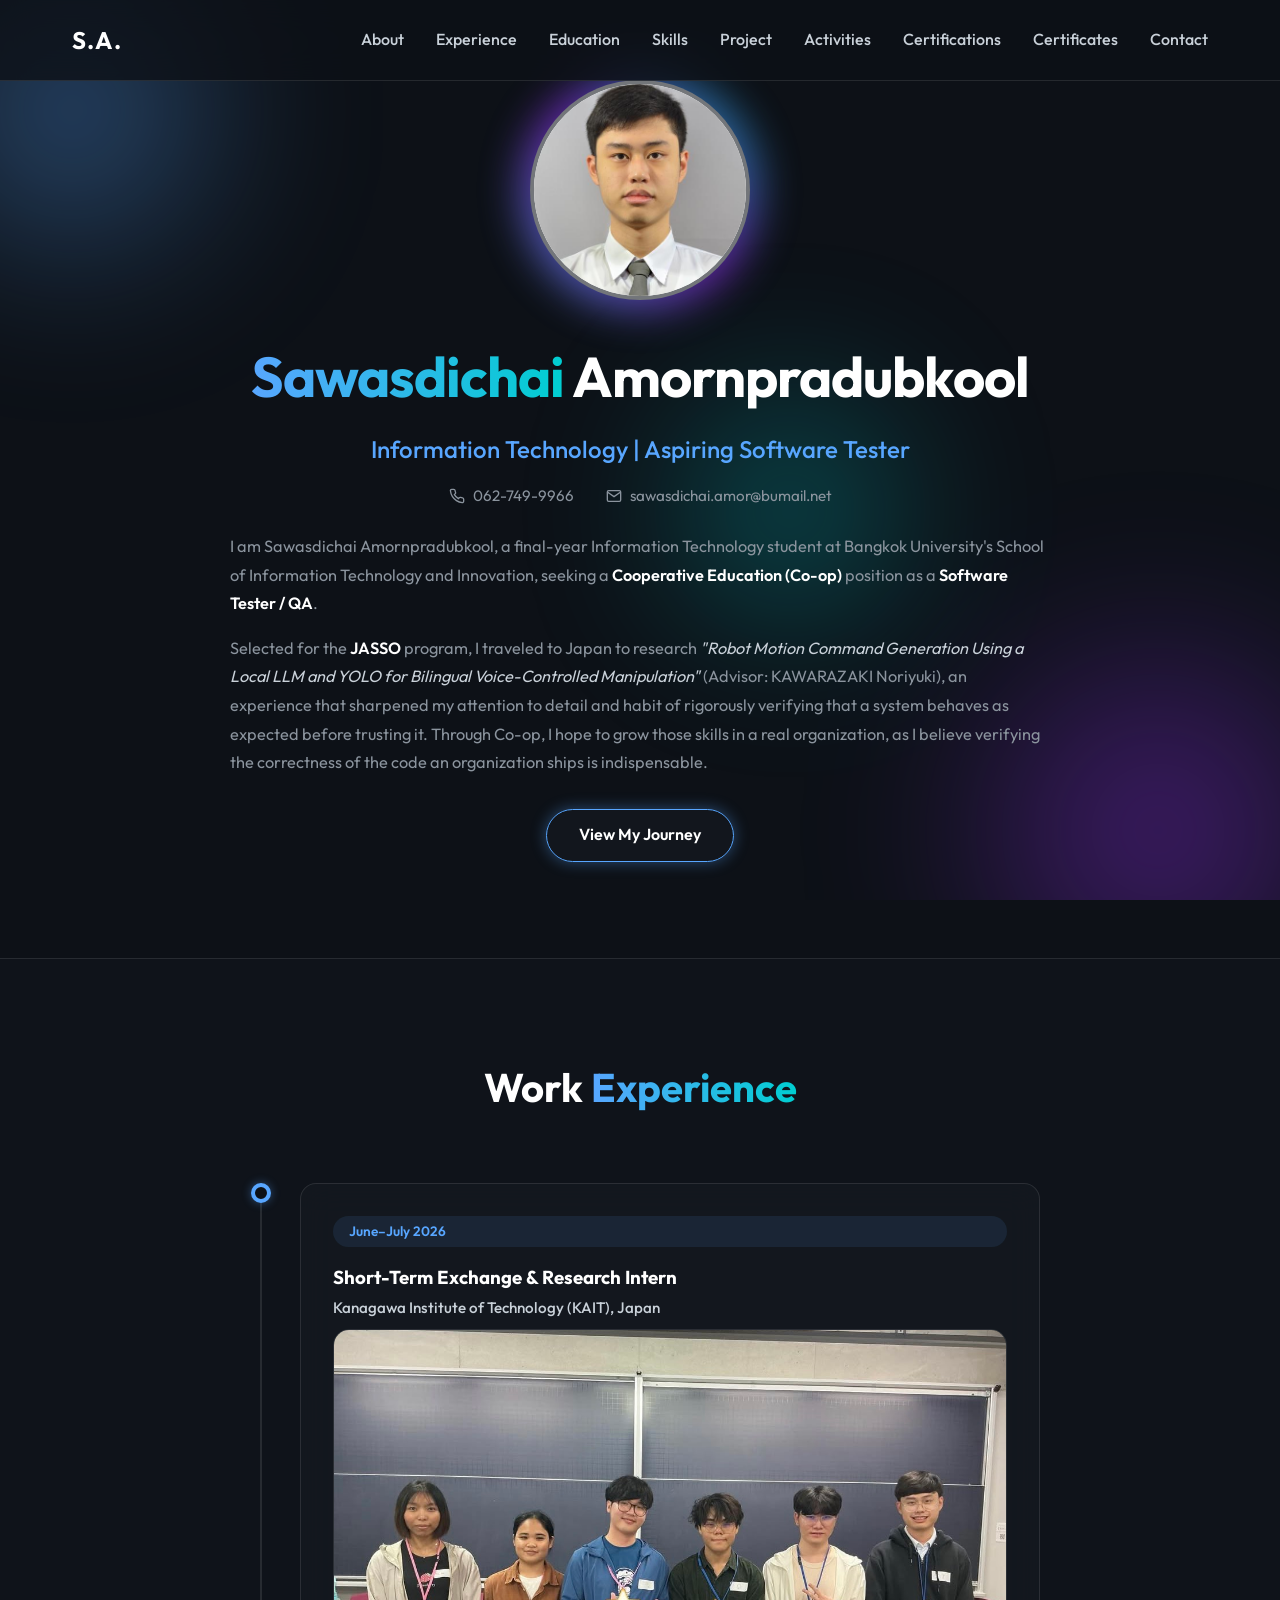
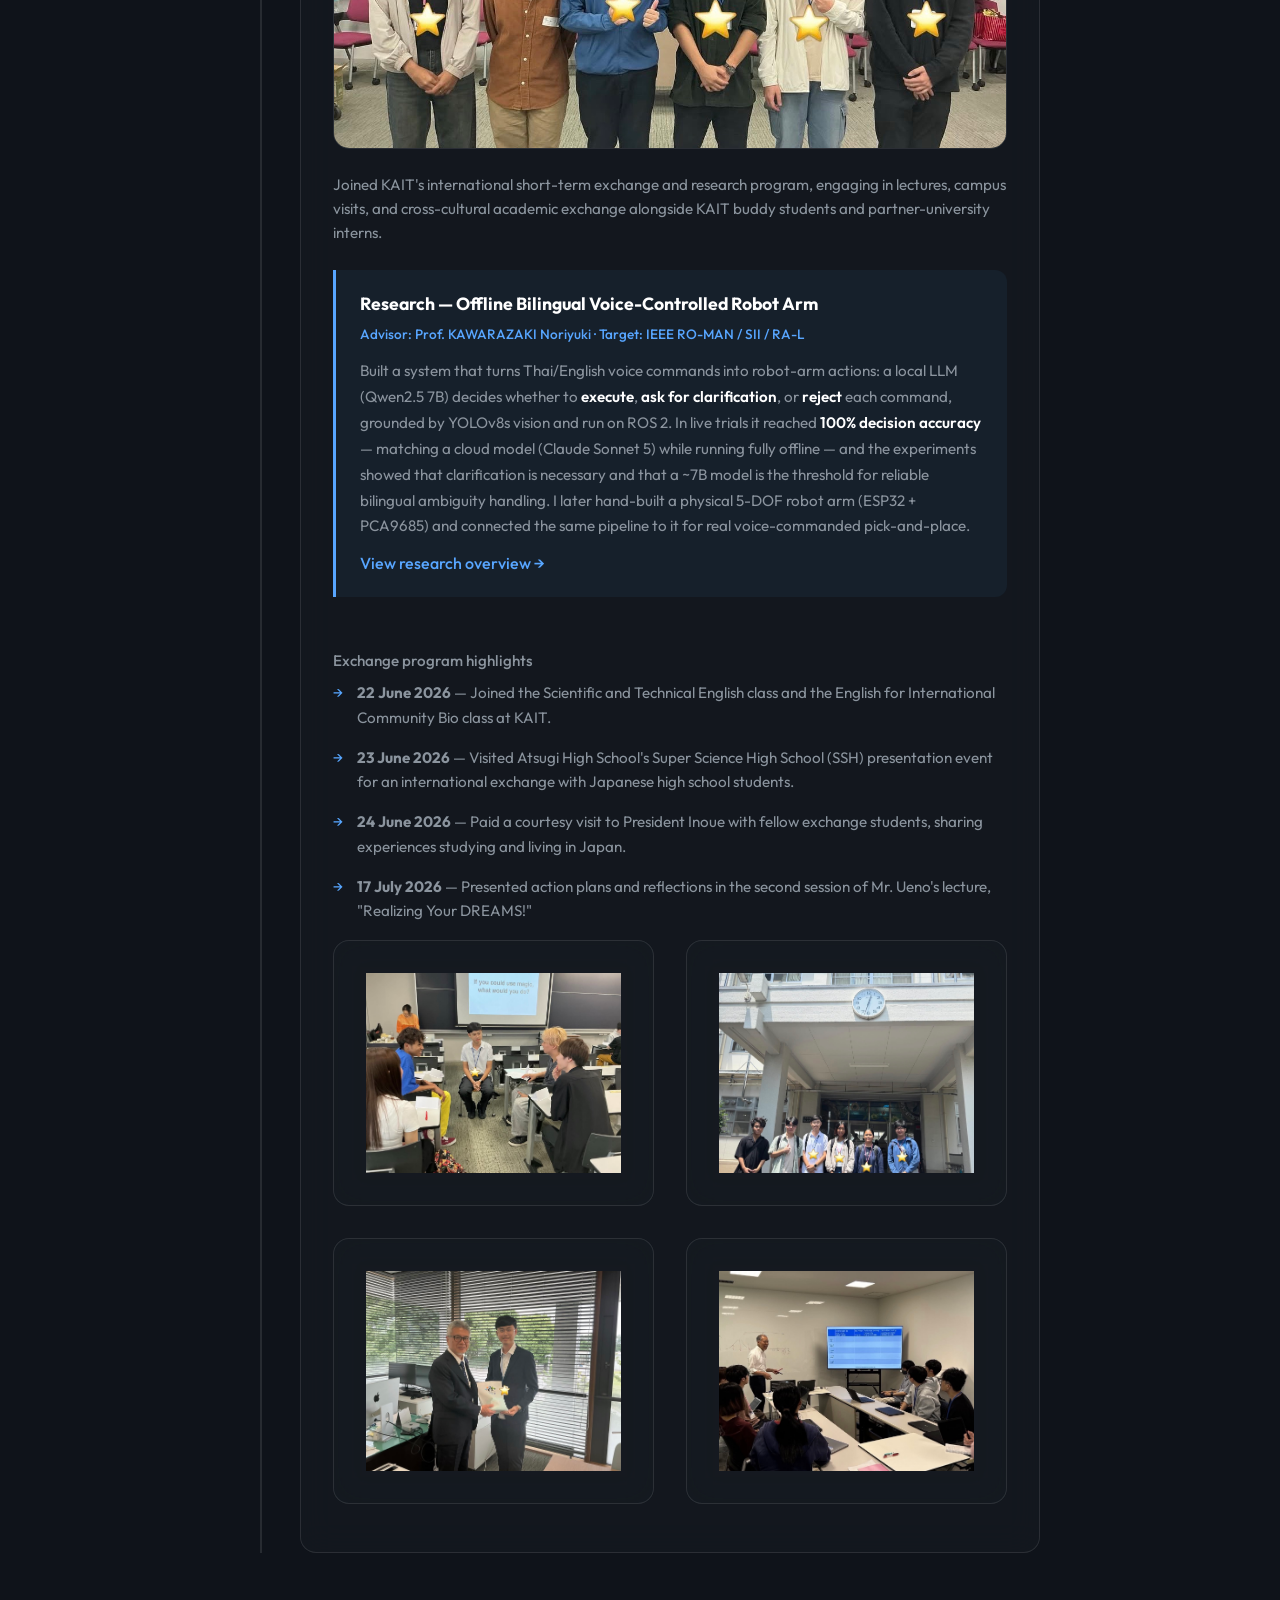
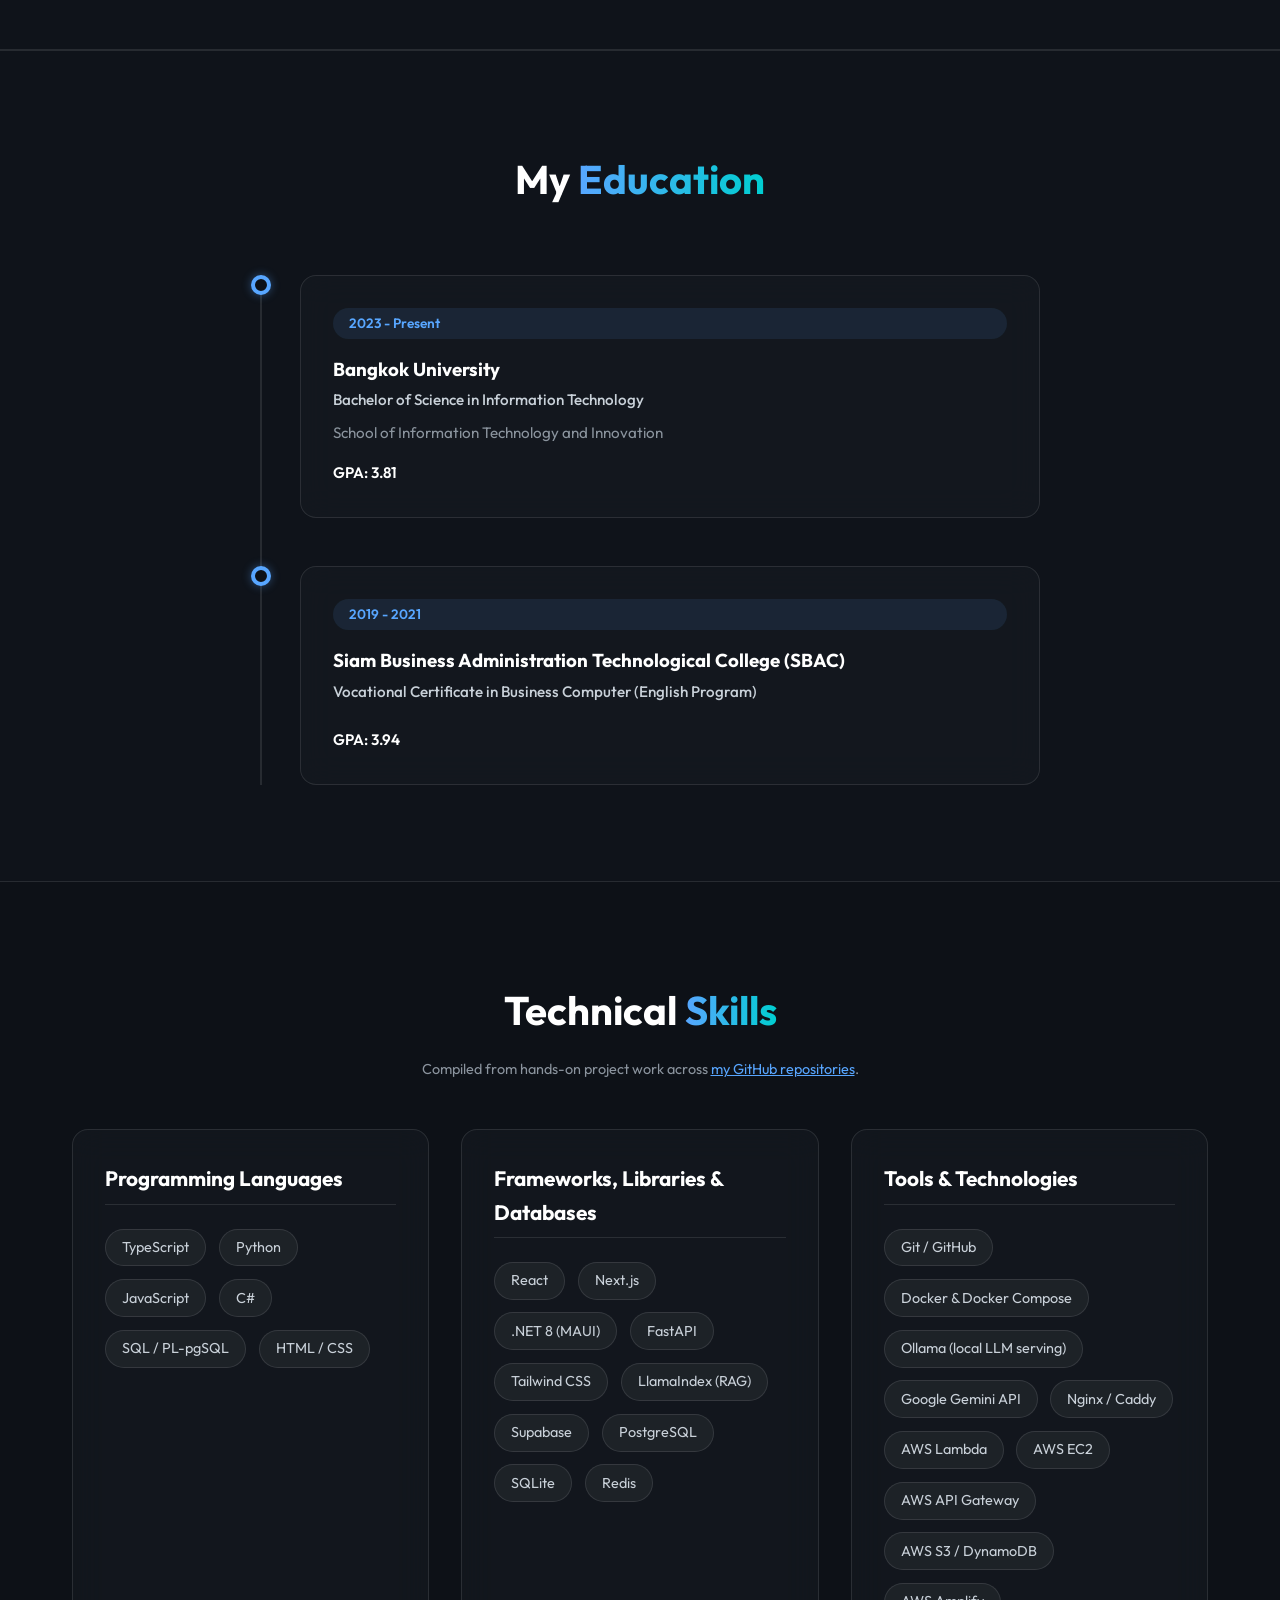
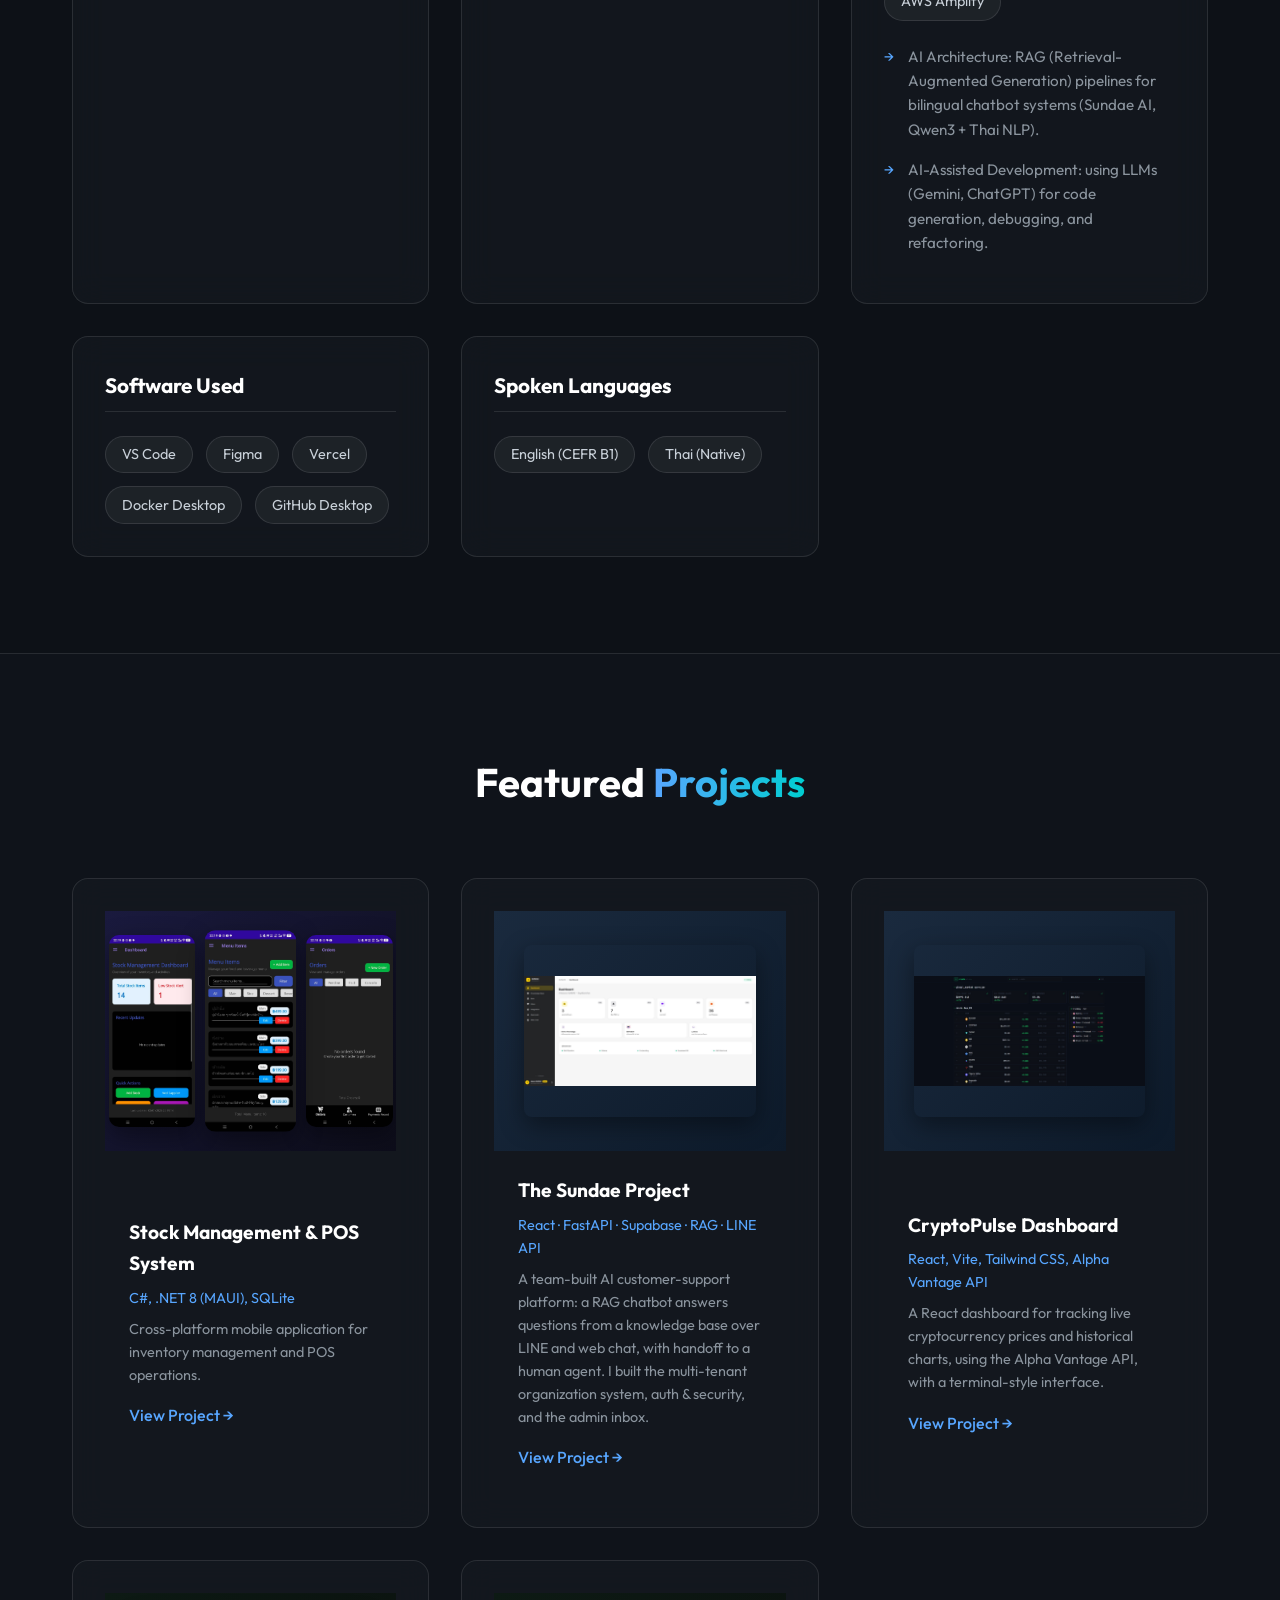
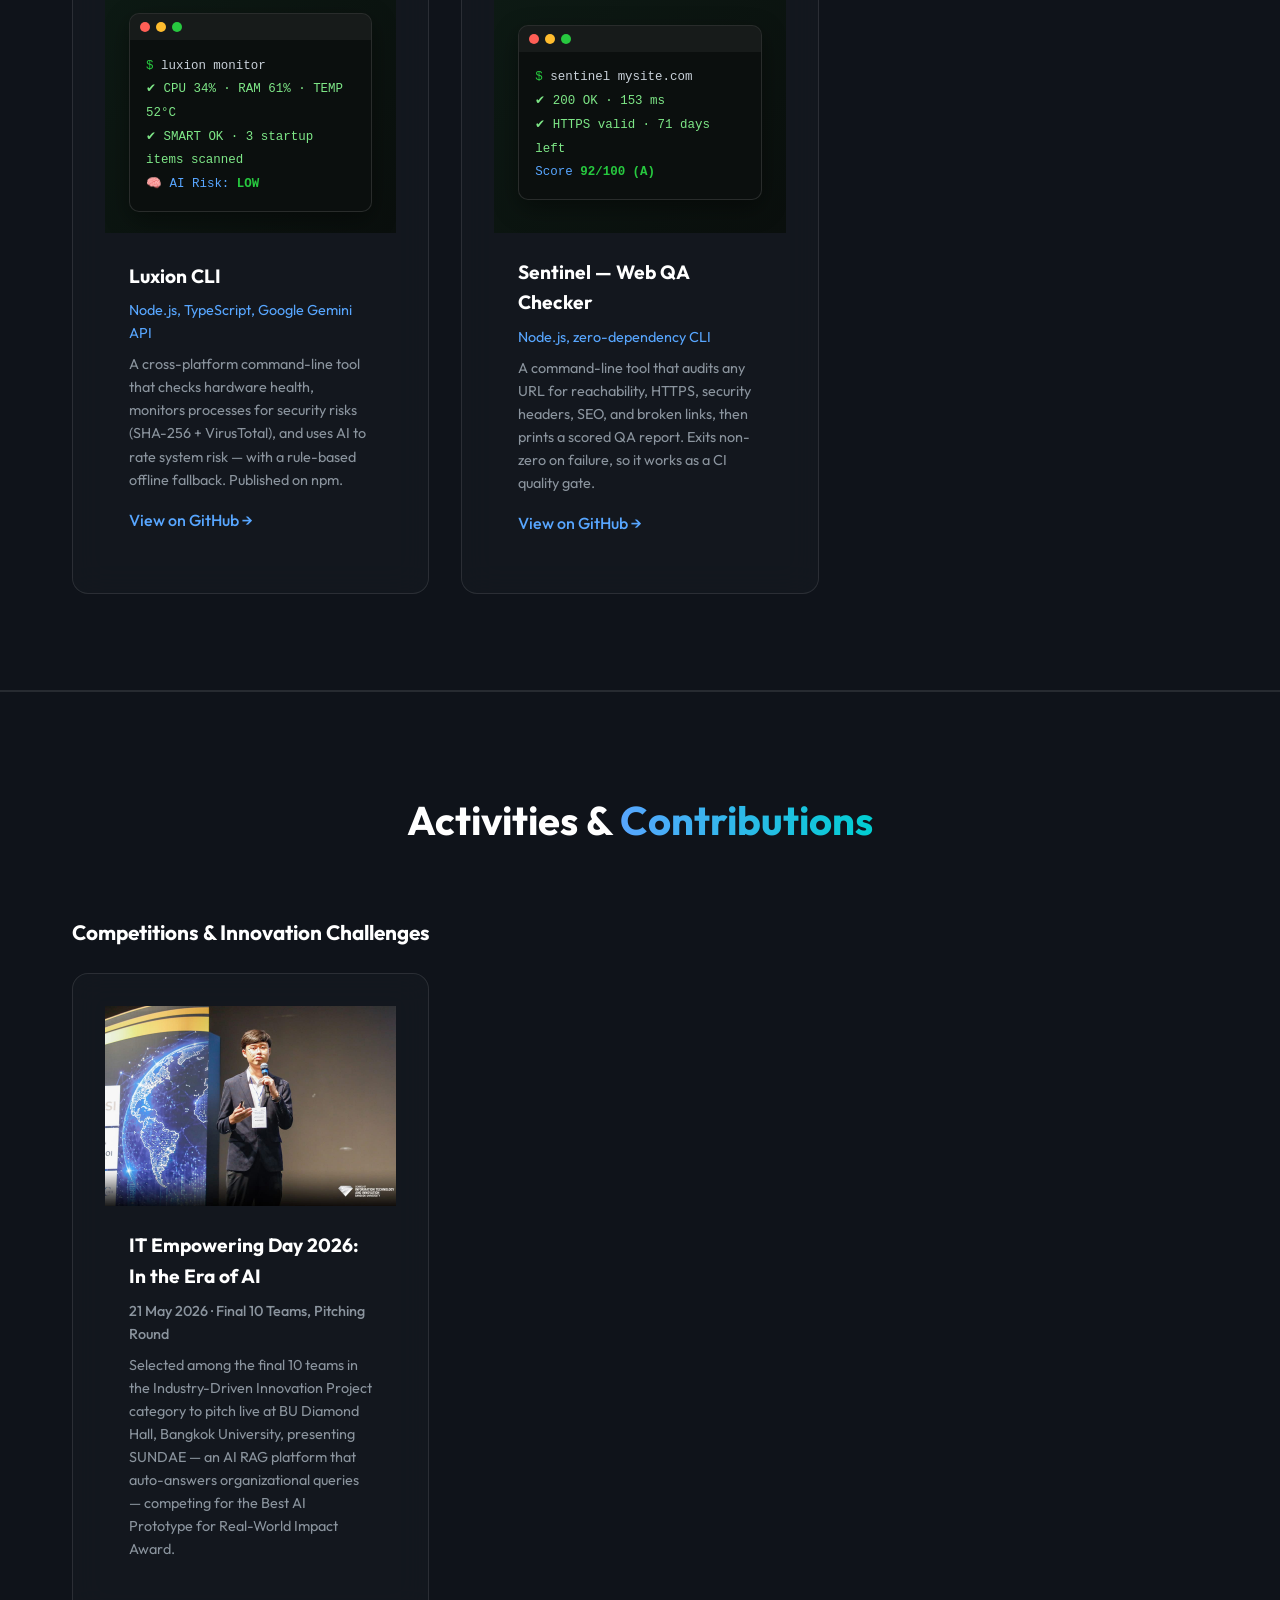
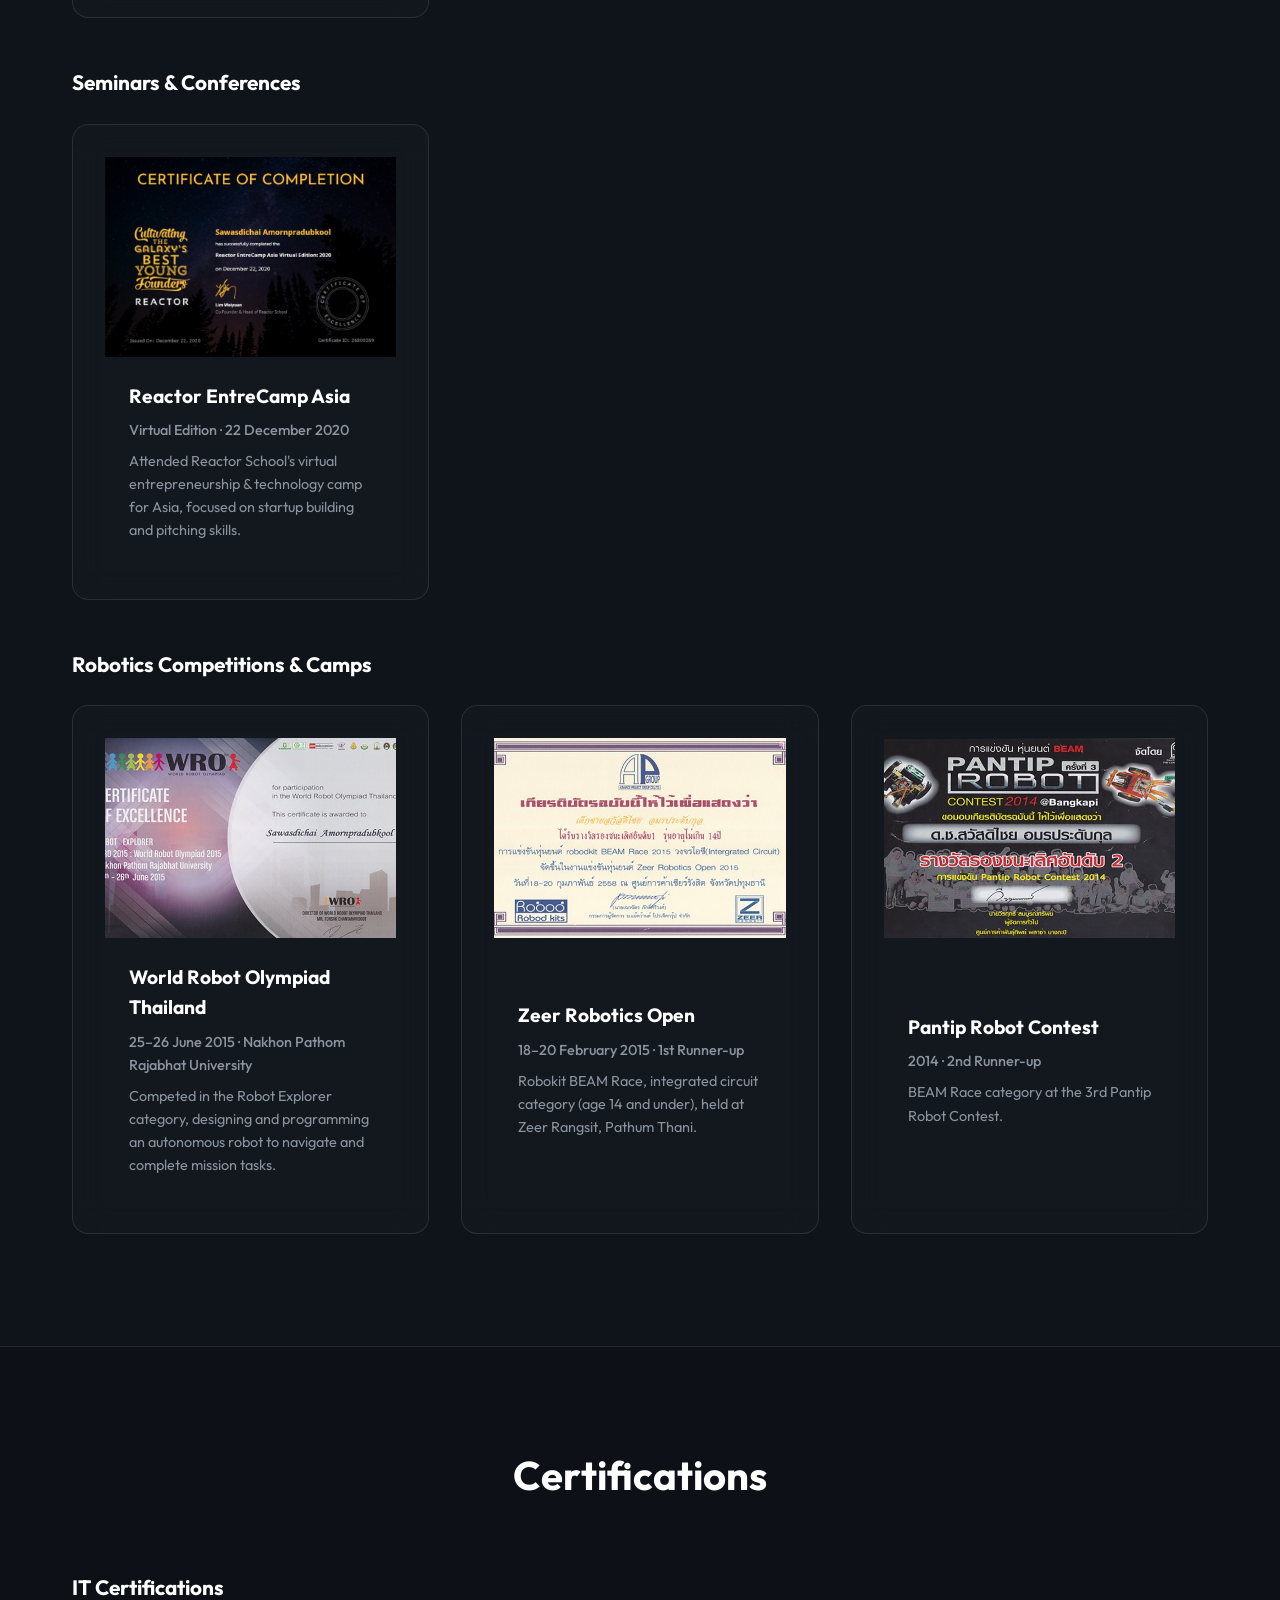
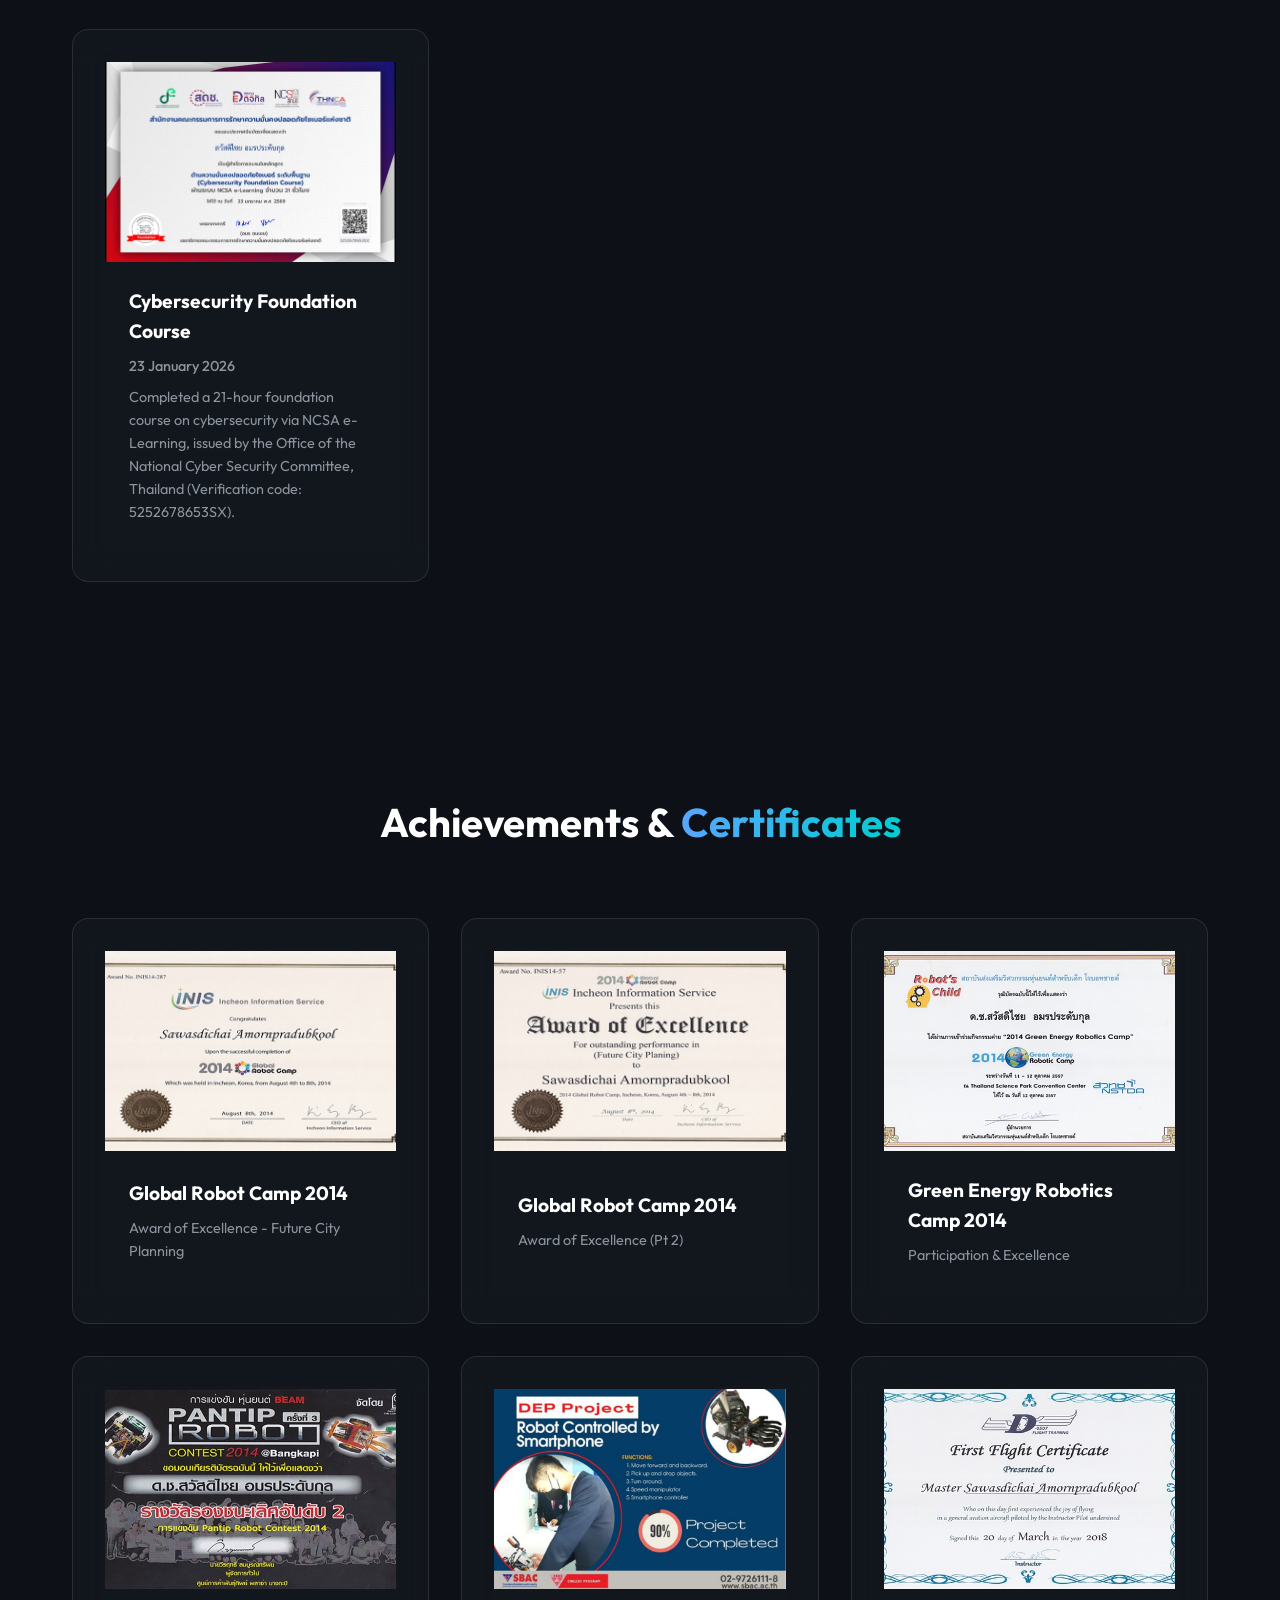
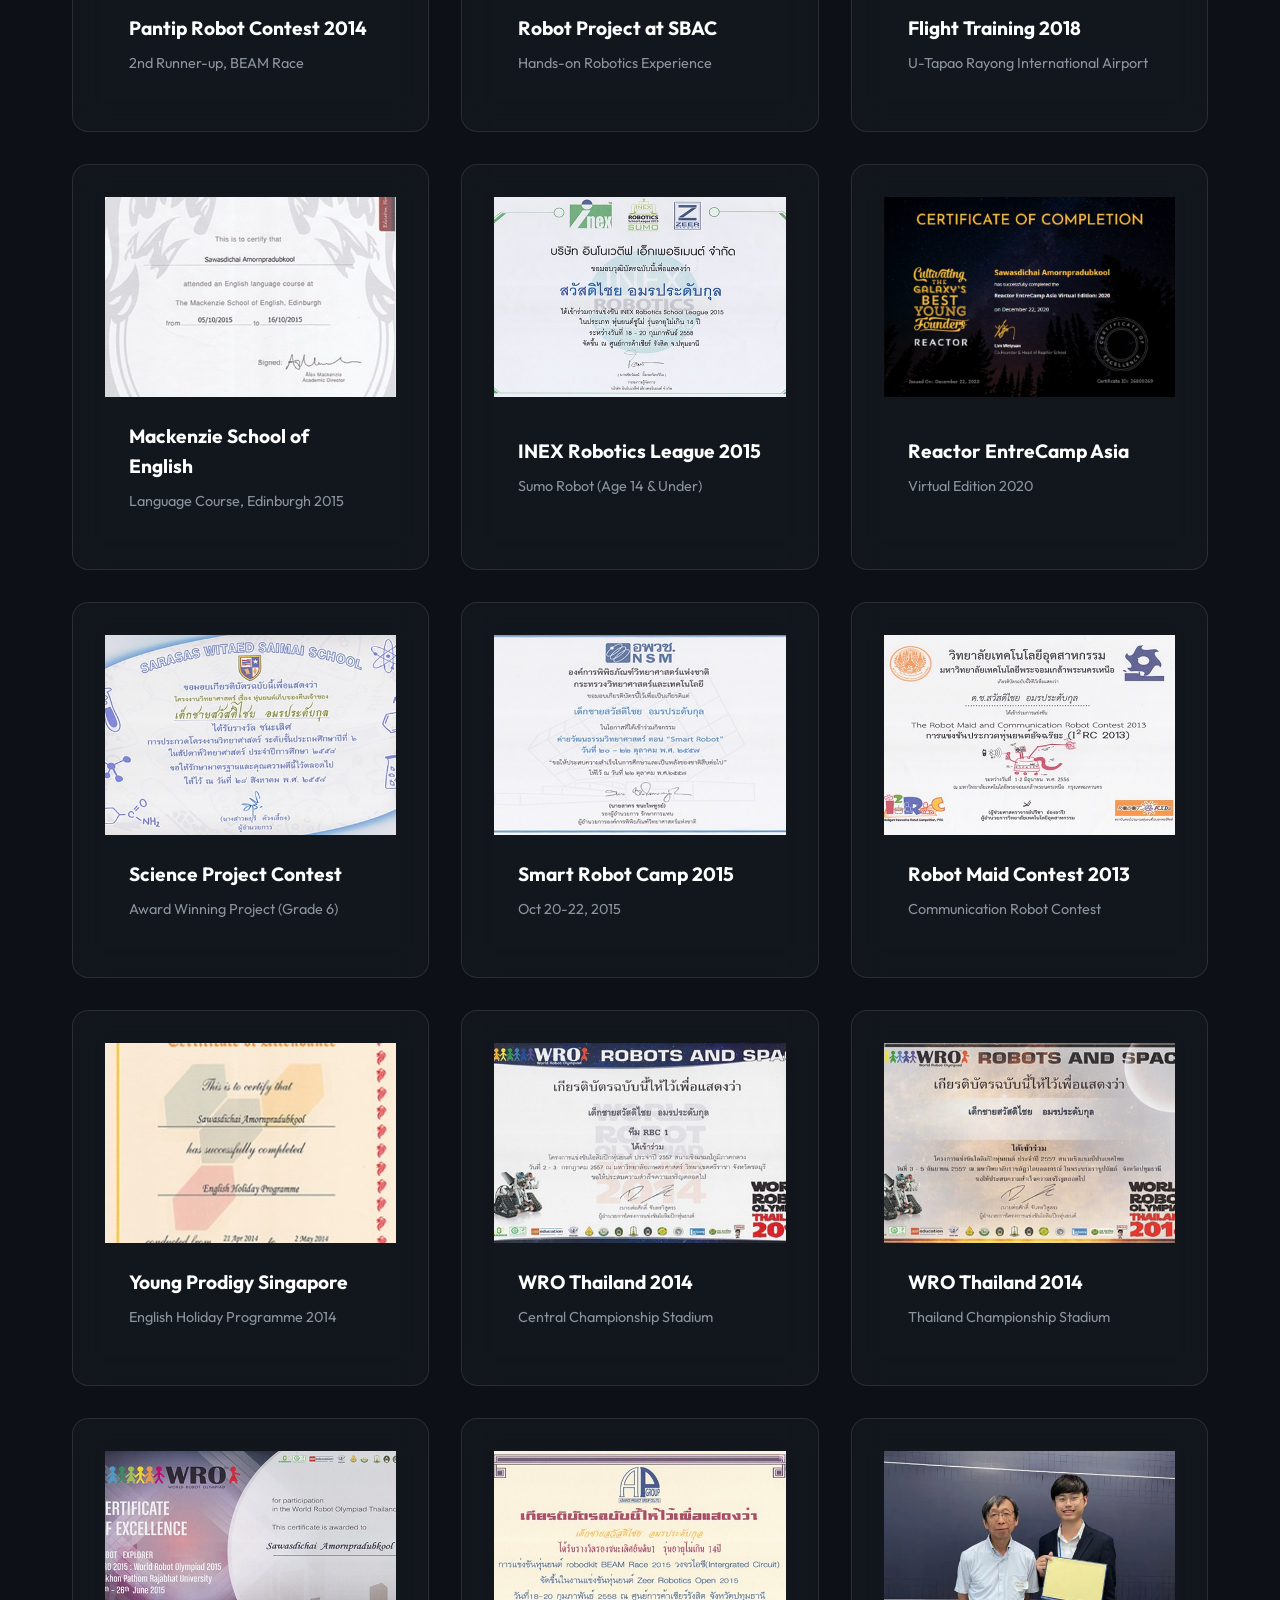
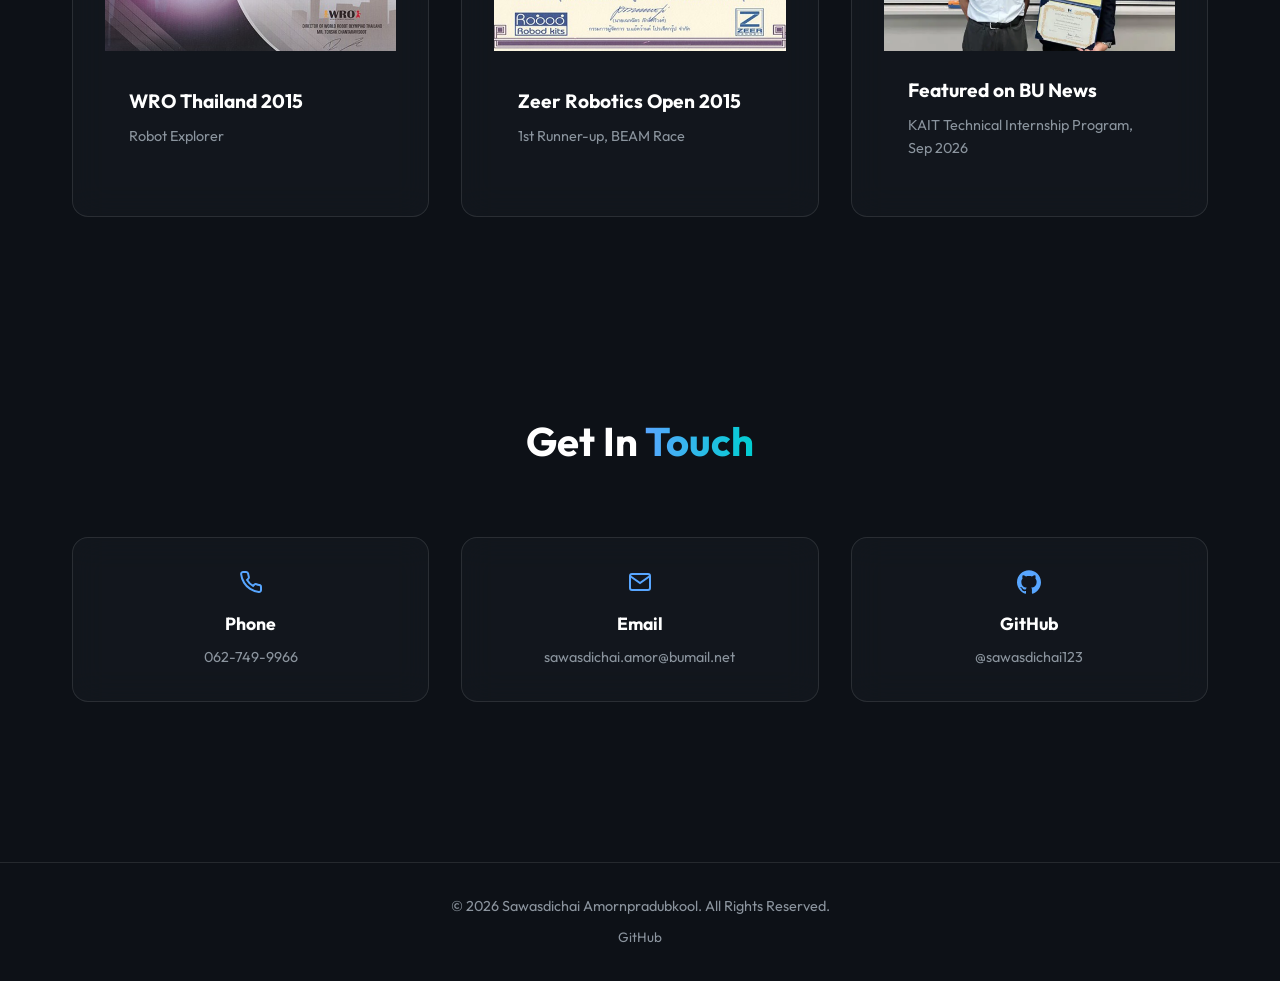
==== commit e2c99dad: "Add BU News feature (KAIT Technical Internship Program) to Achievements Co-Authored-By: Claude Sonne" ====
--- a/index.html
+++ b/index.html
@@ -864,6 +864,19 @@
                             <p>1st Runner-up, BEAM Race</p>
                         </div>
                     </div>
+
+                    <div class="card reveal delay-3"
+                        onclick="openLightbox('KAIT Technical Internship Program - Certificate of Technical Practice (Bangkok University News).png', 'KAIT Technical Internship Program 2026 - Featured on Bangkok University News')">
+                        <div class="card-image-wrapper">
+                            <img loading="lazy"
+                                src="KAIT Technical Internship Program - Certificate of Technical Practice (Bangkok University News).png"
+                                alt="KAIT Technical Internship Program - Bangkok University Featured Story">
+                        </div>
+                        <div class="card-content">
+                            <h3>Featured on BU News</h3>
+                            <p>KAIT Technical Internship Program, Sep 2026</p>
+                        </div>
+                    </div>
                 </div>
             </div>
         </section>
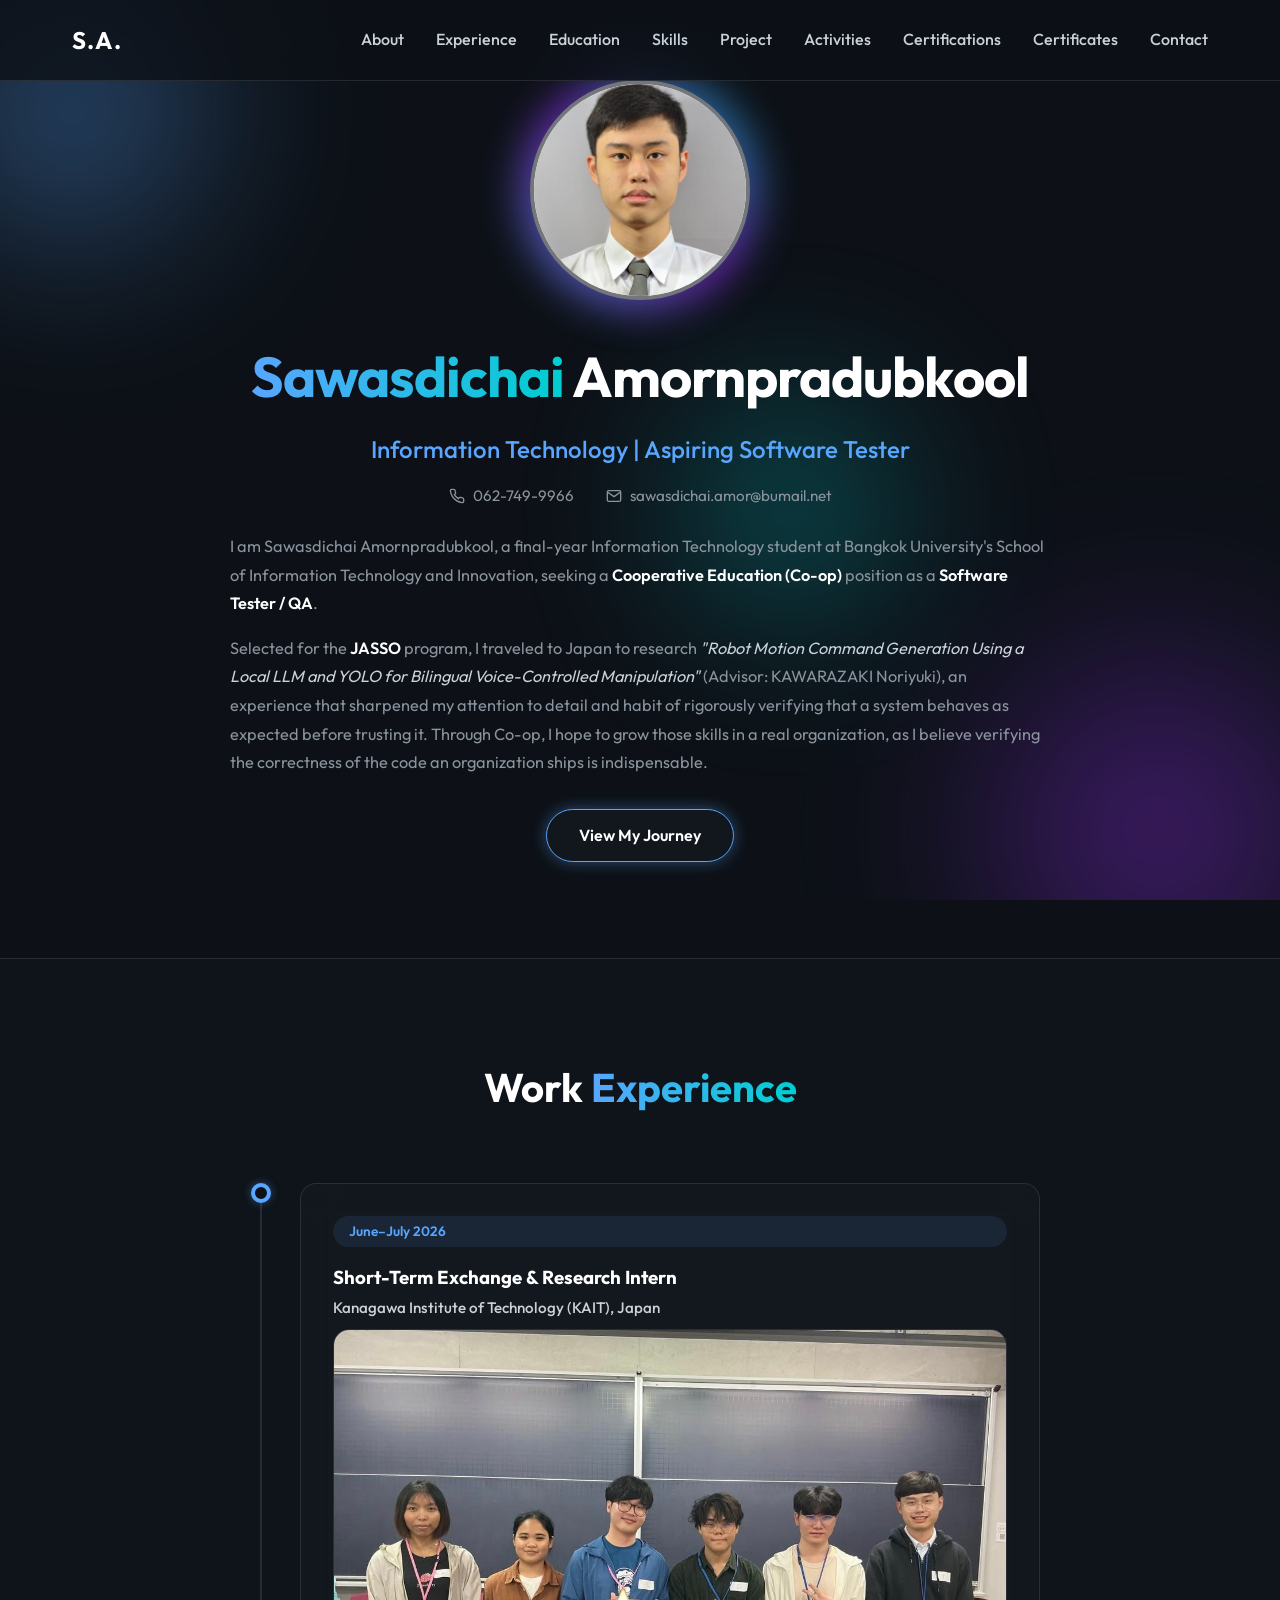
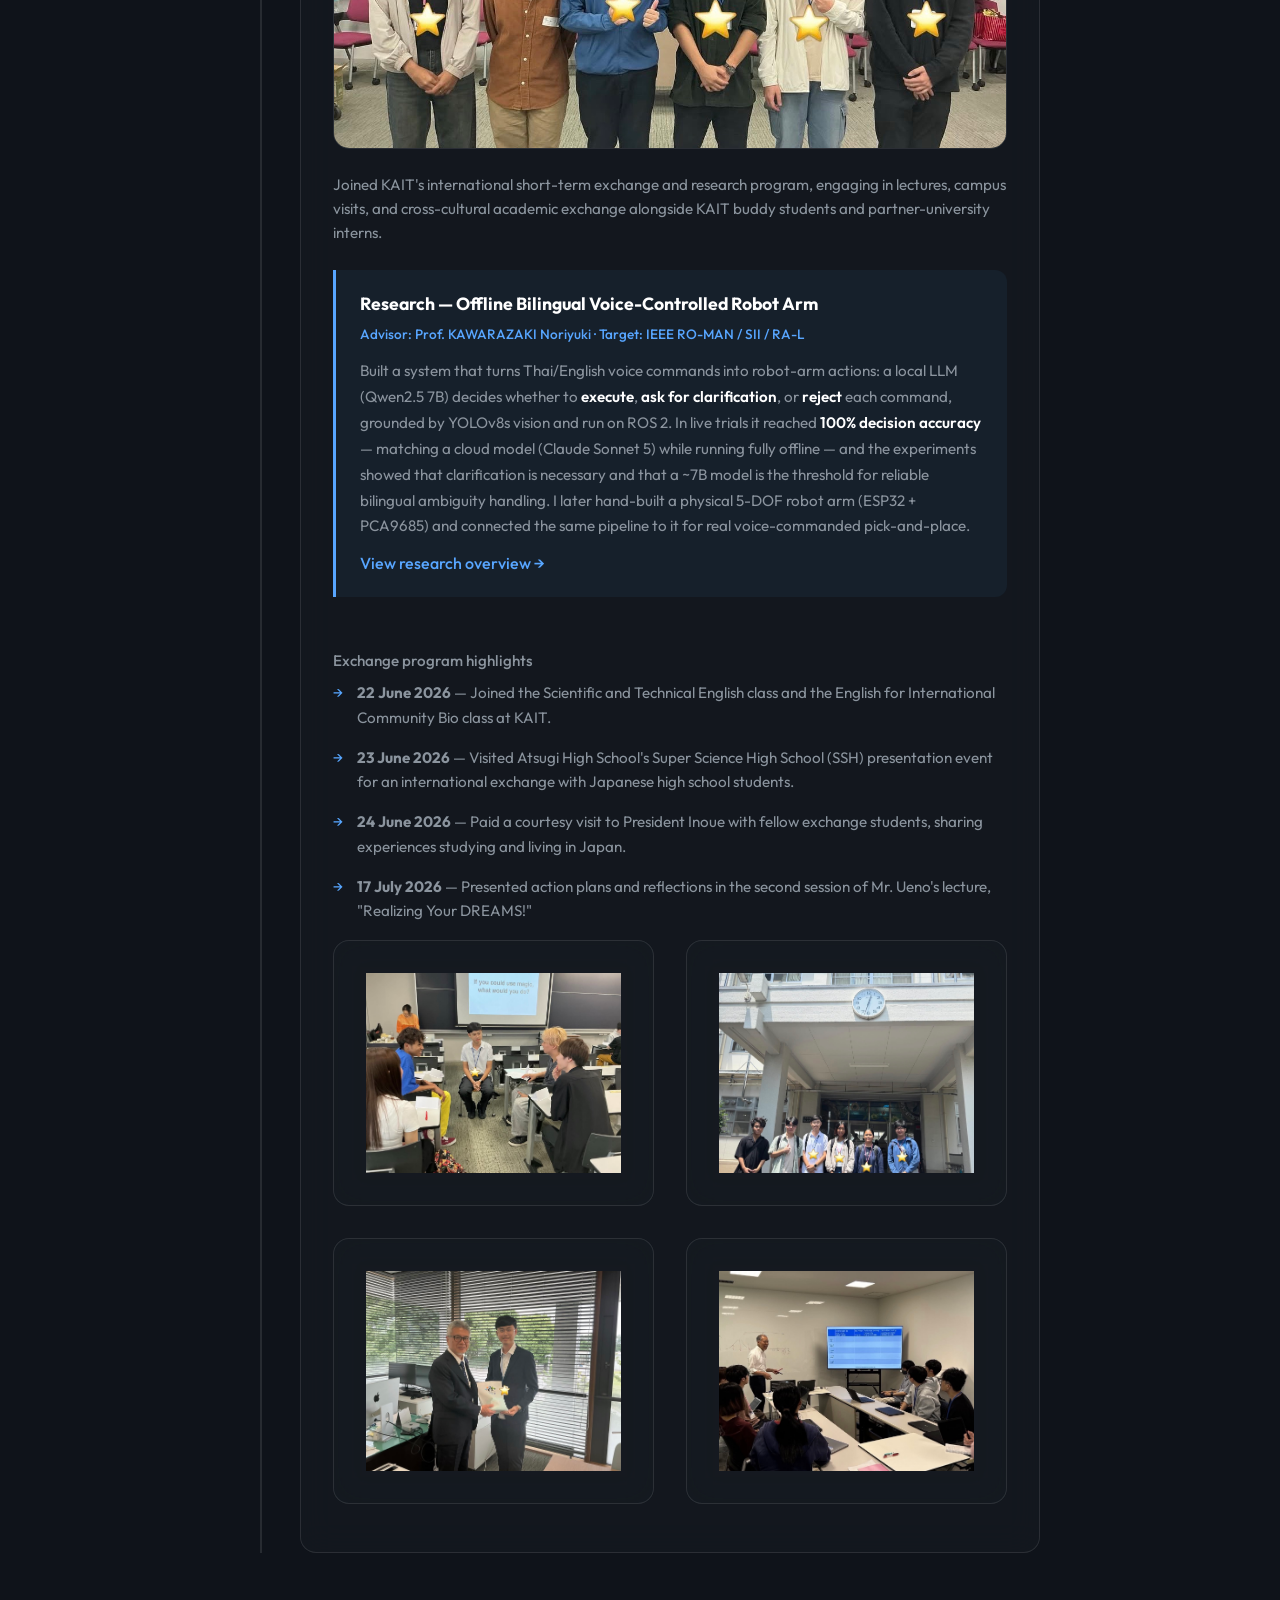
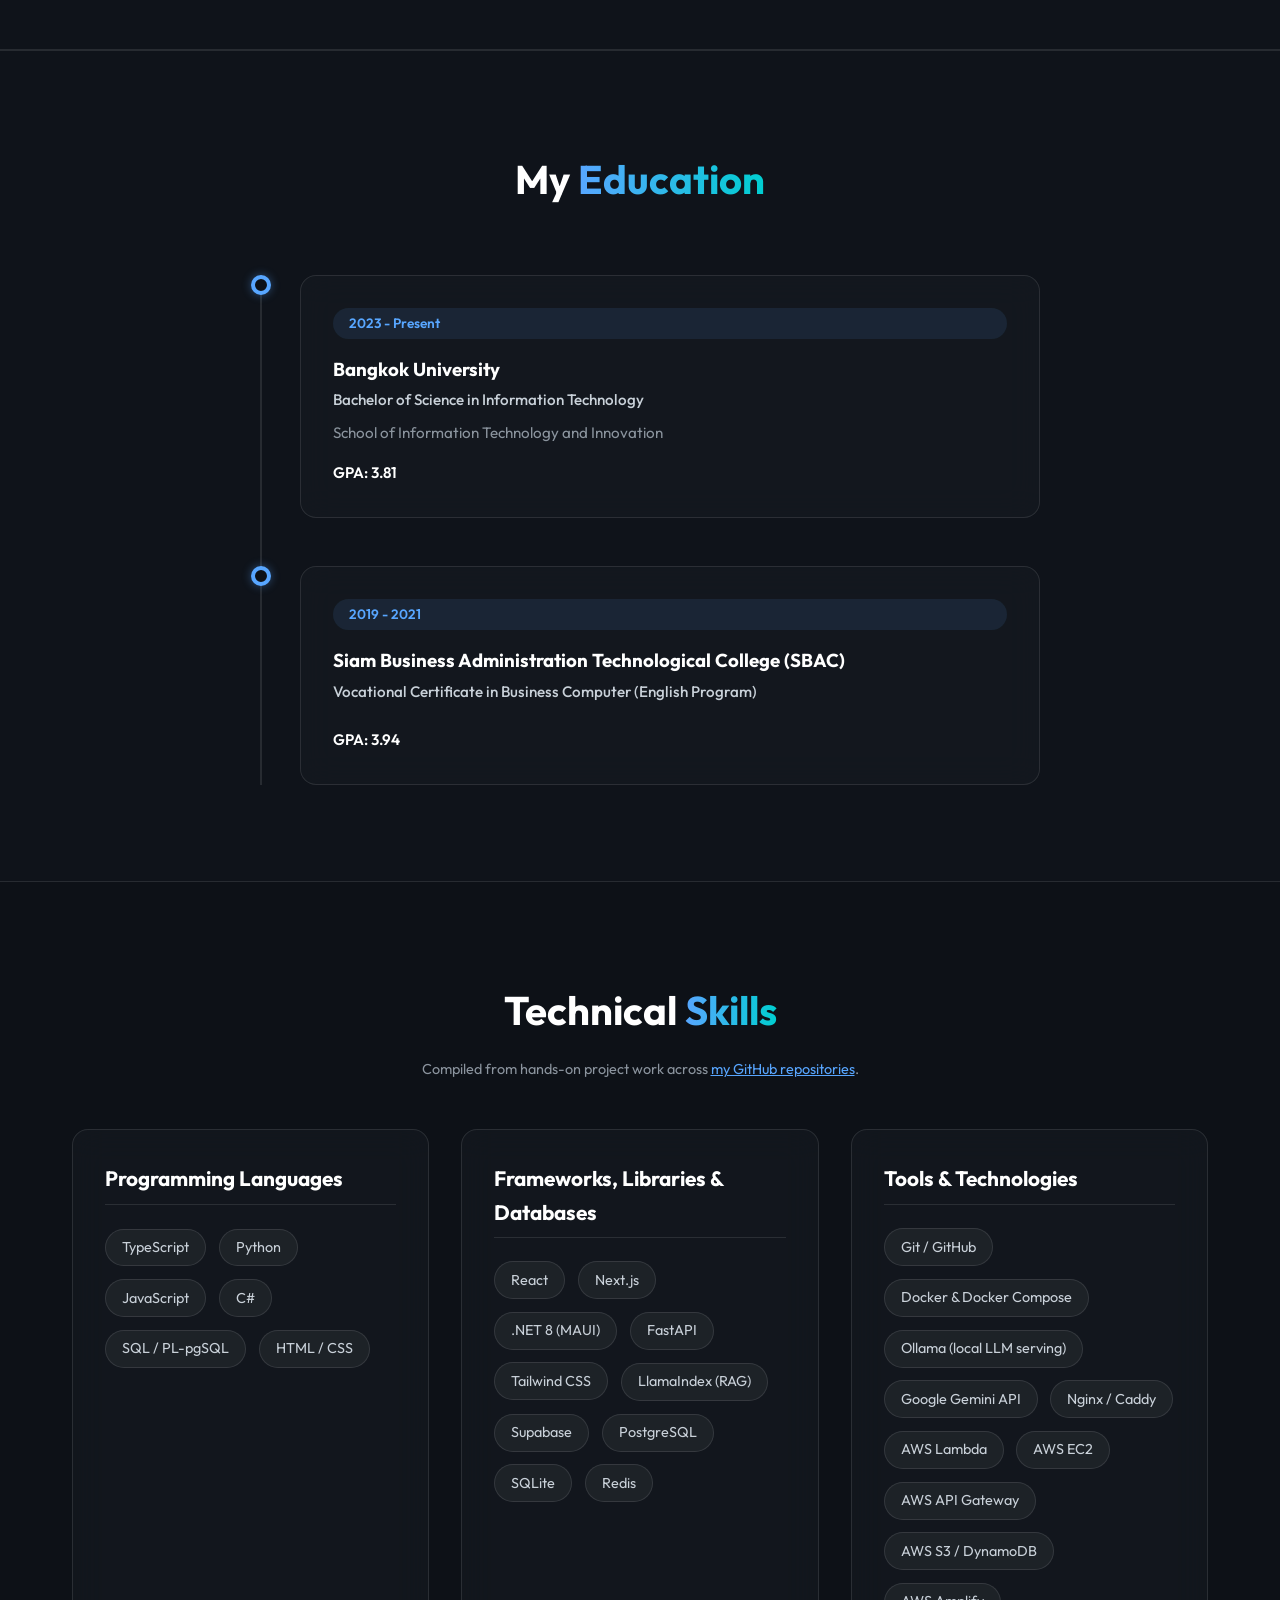
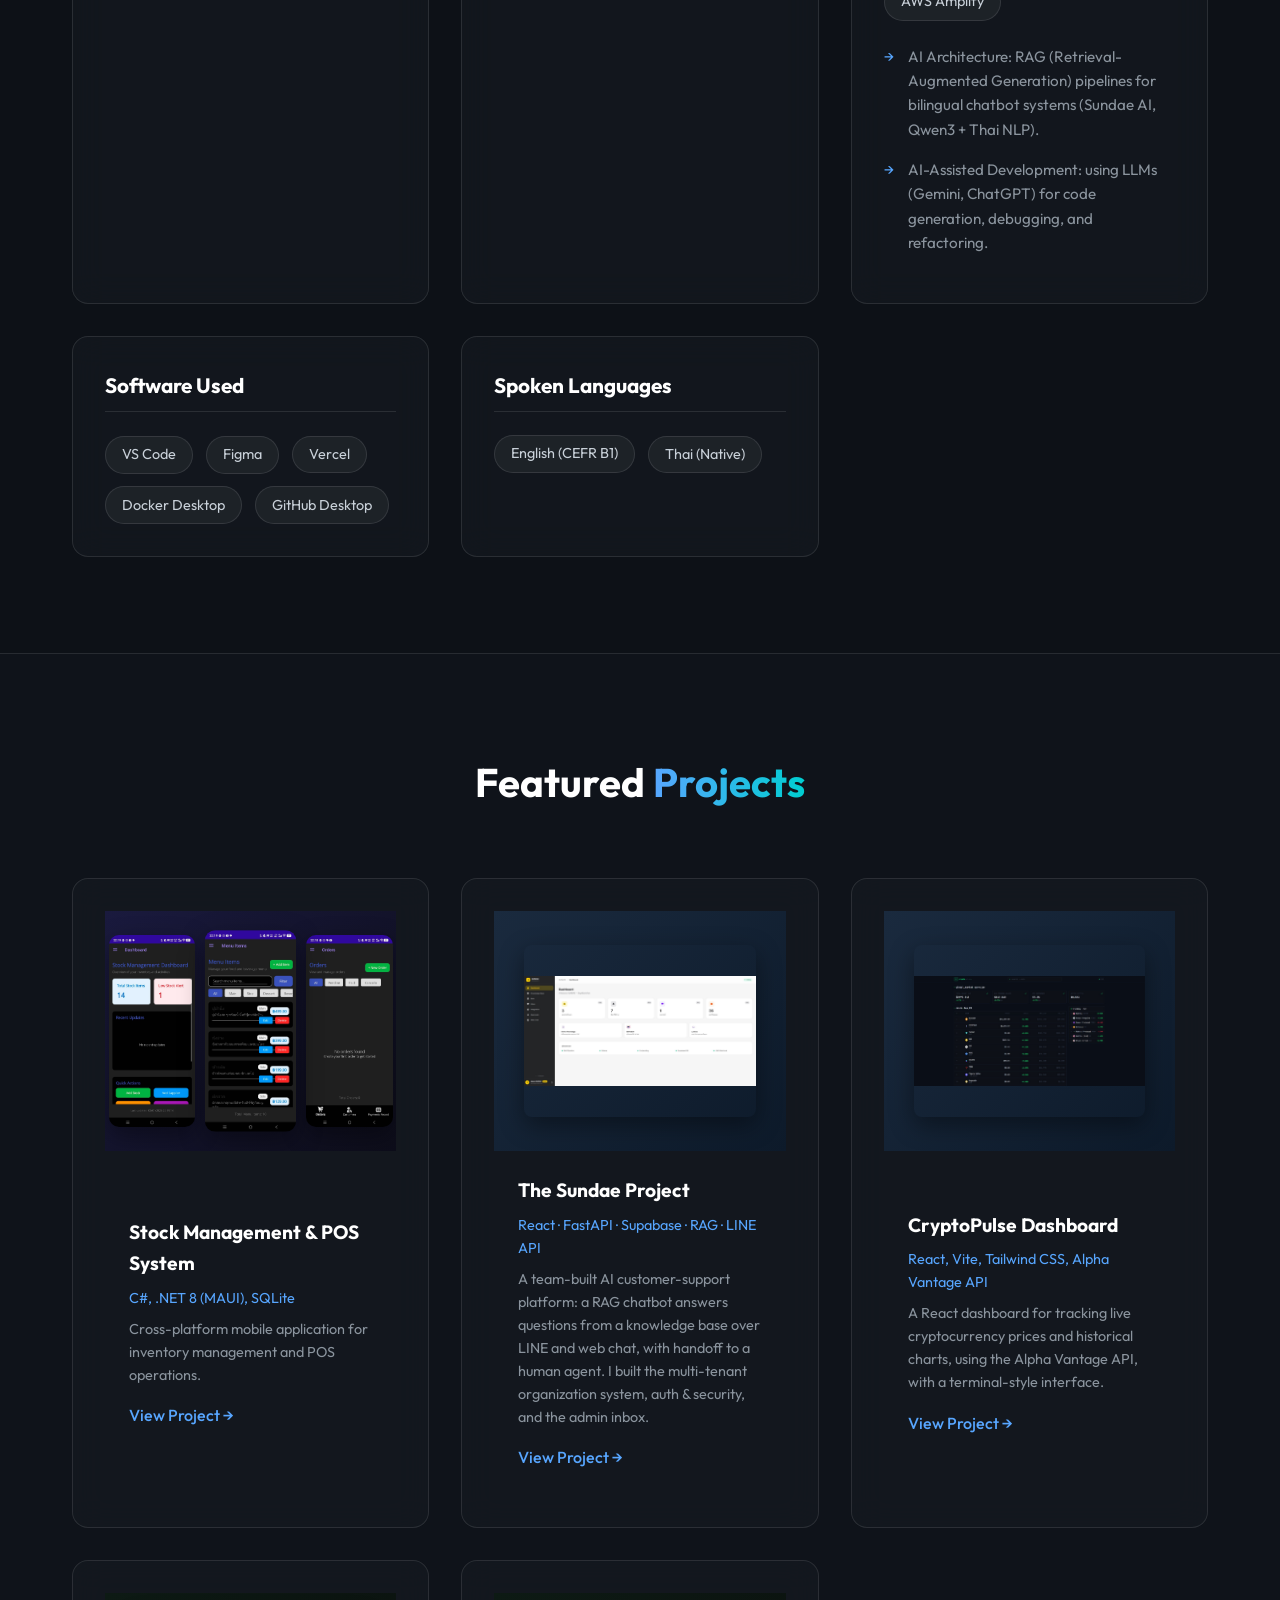
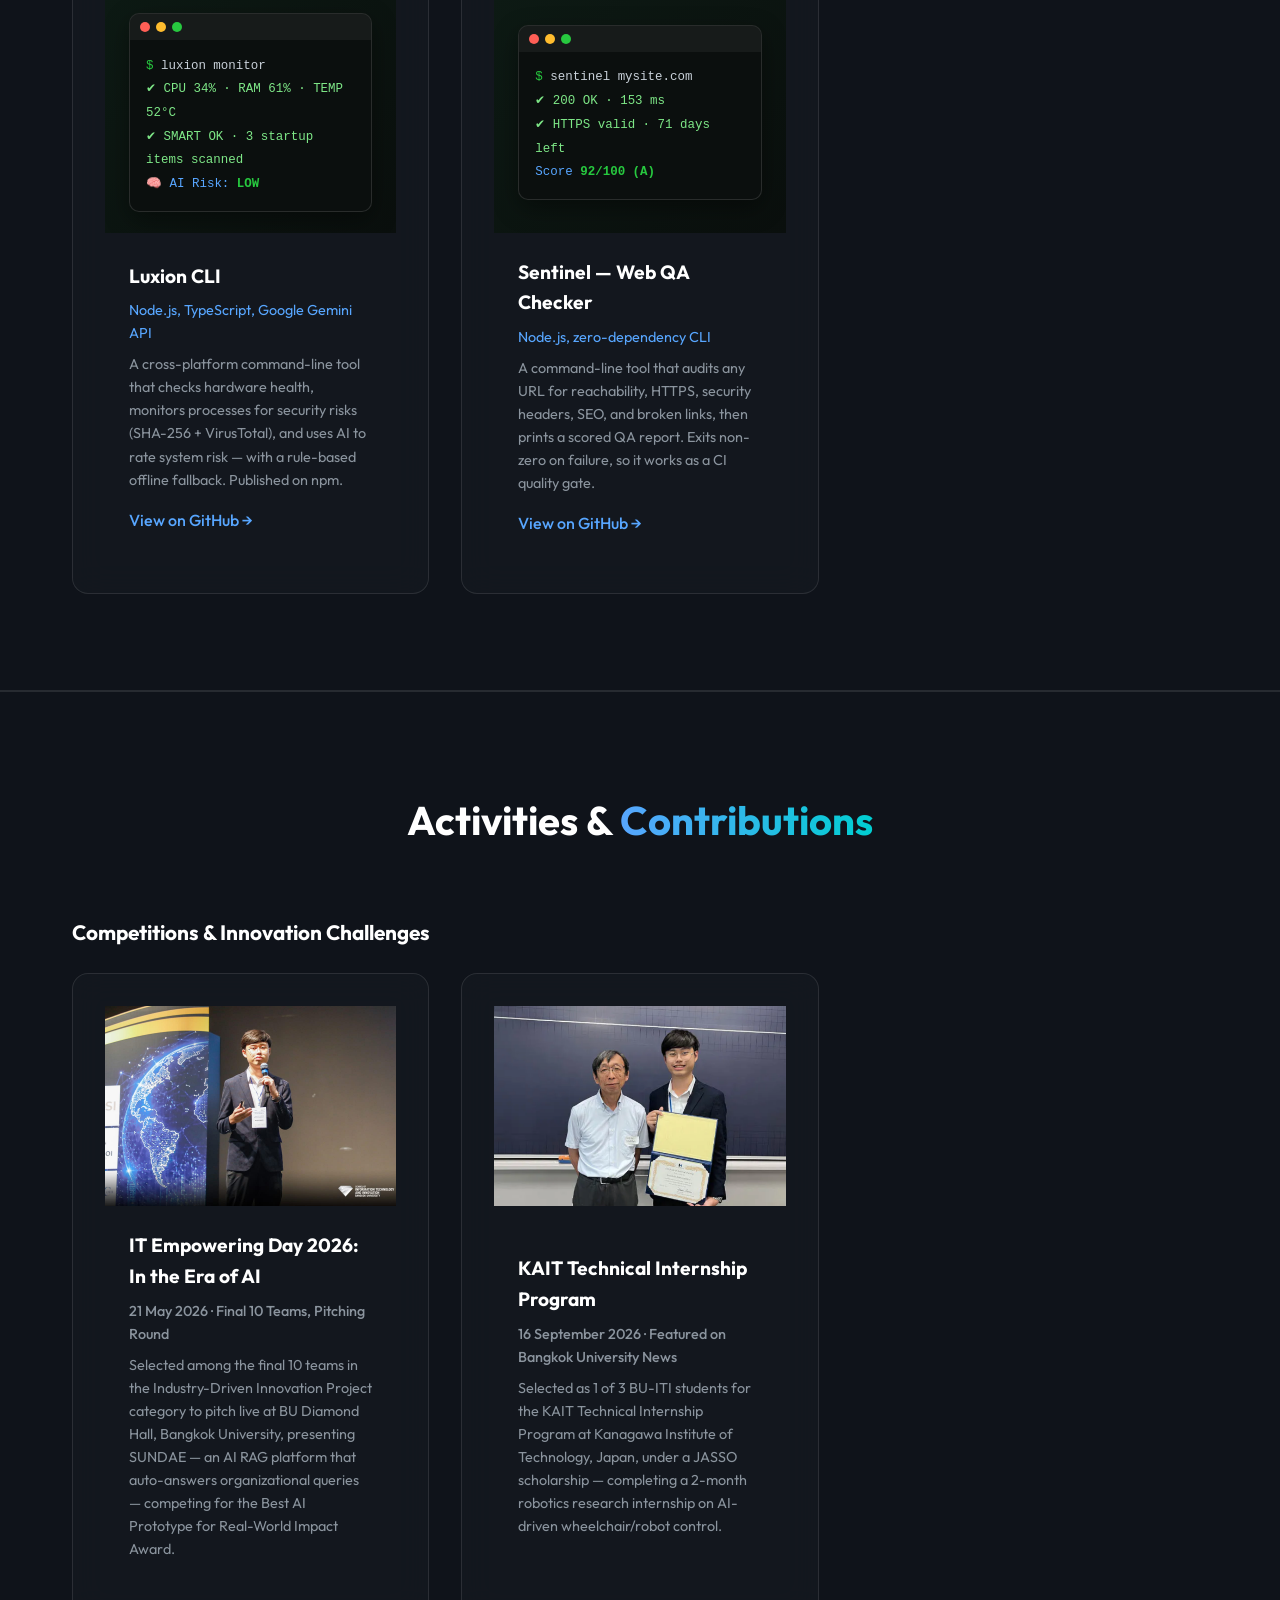
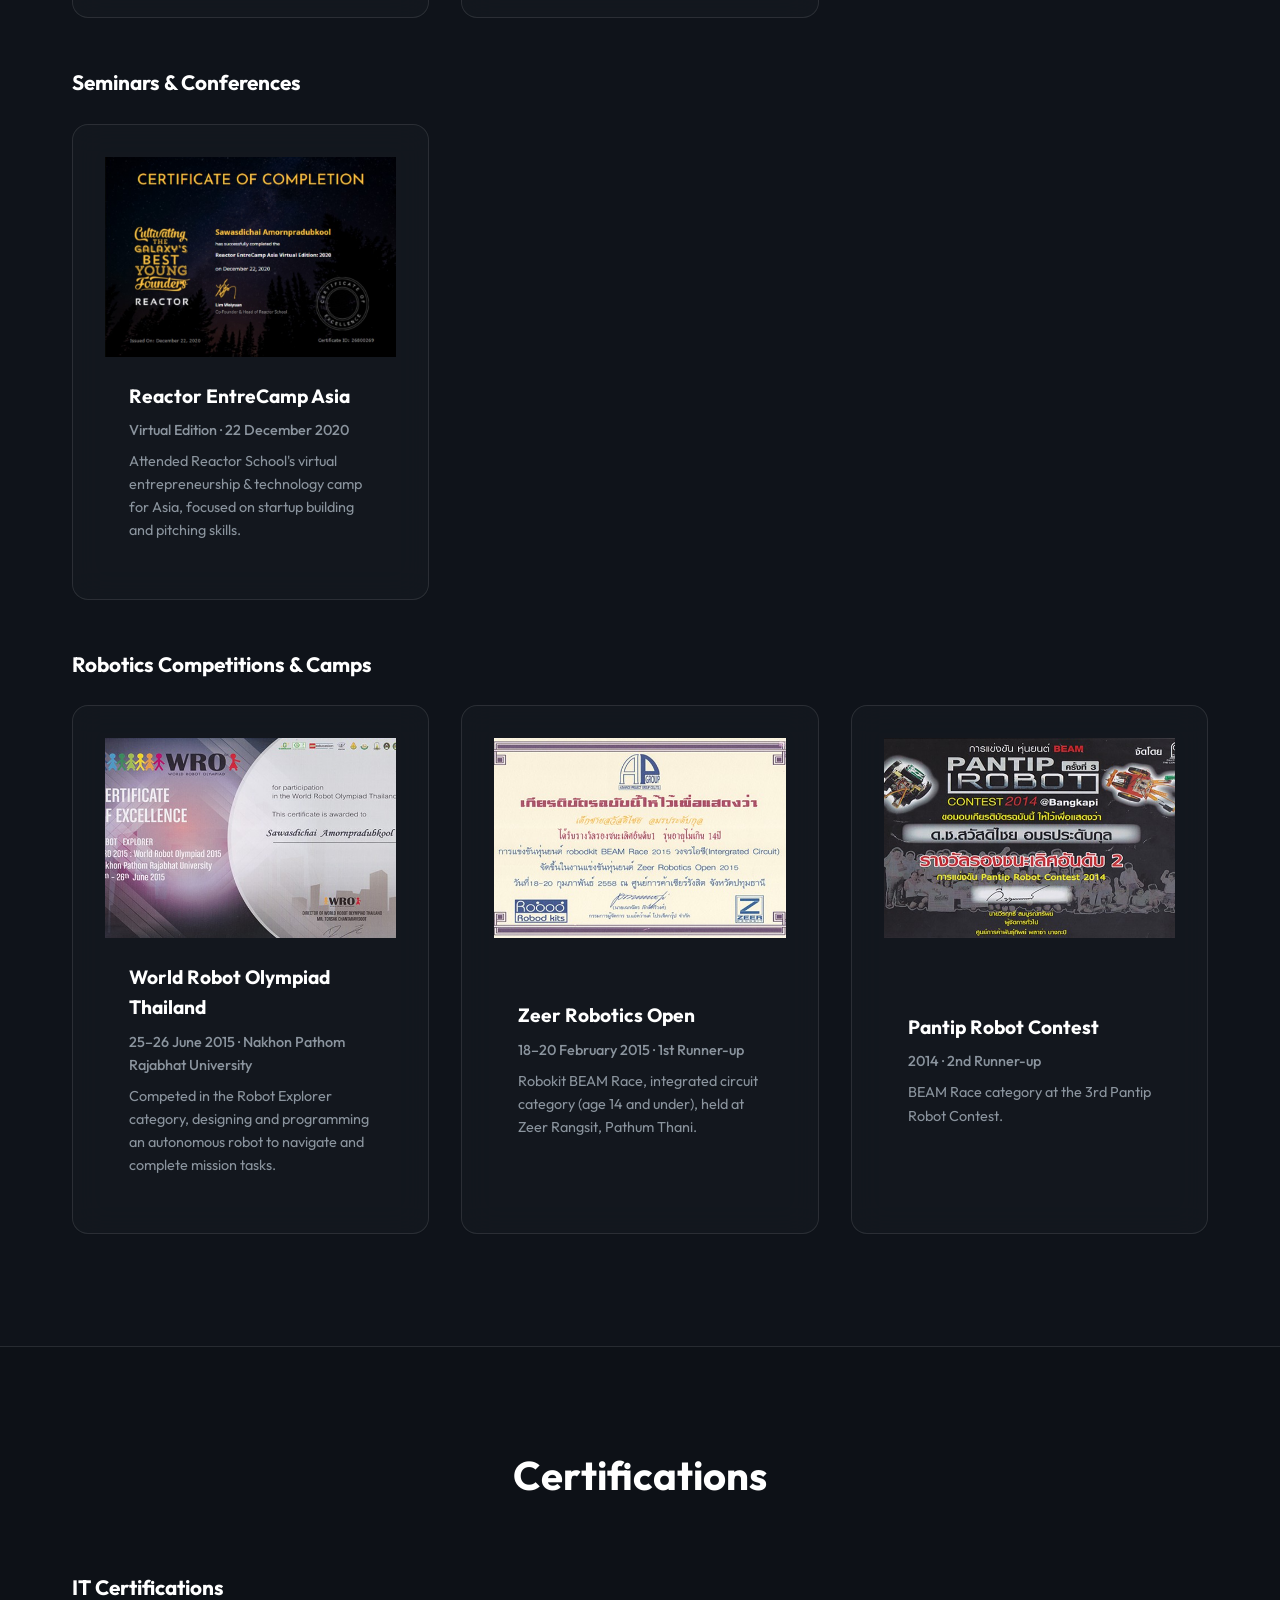
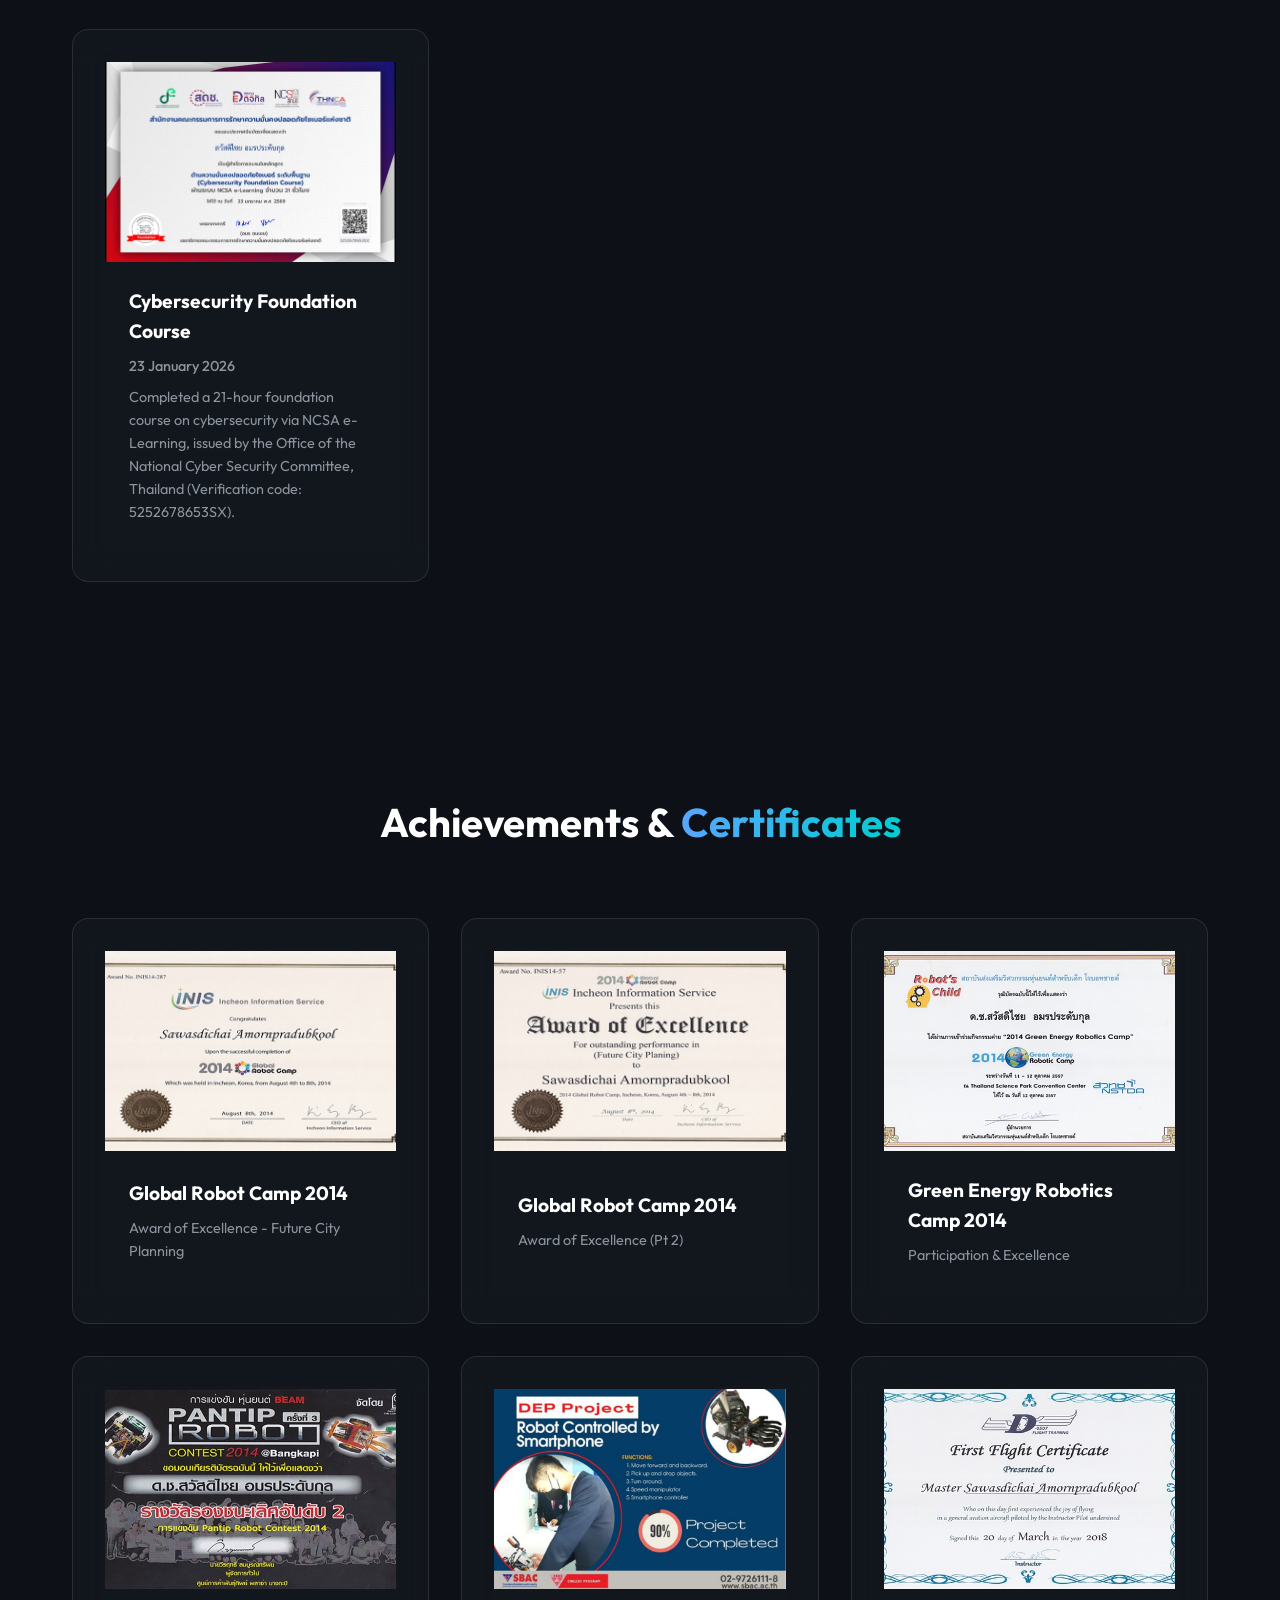
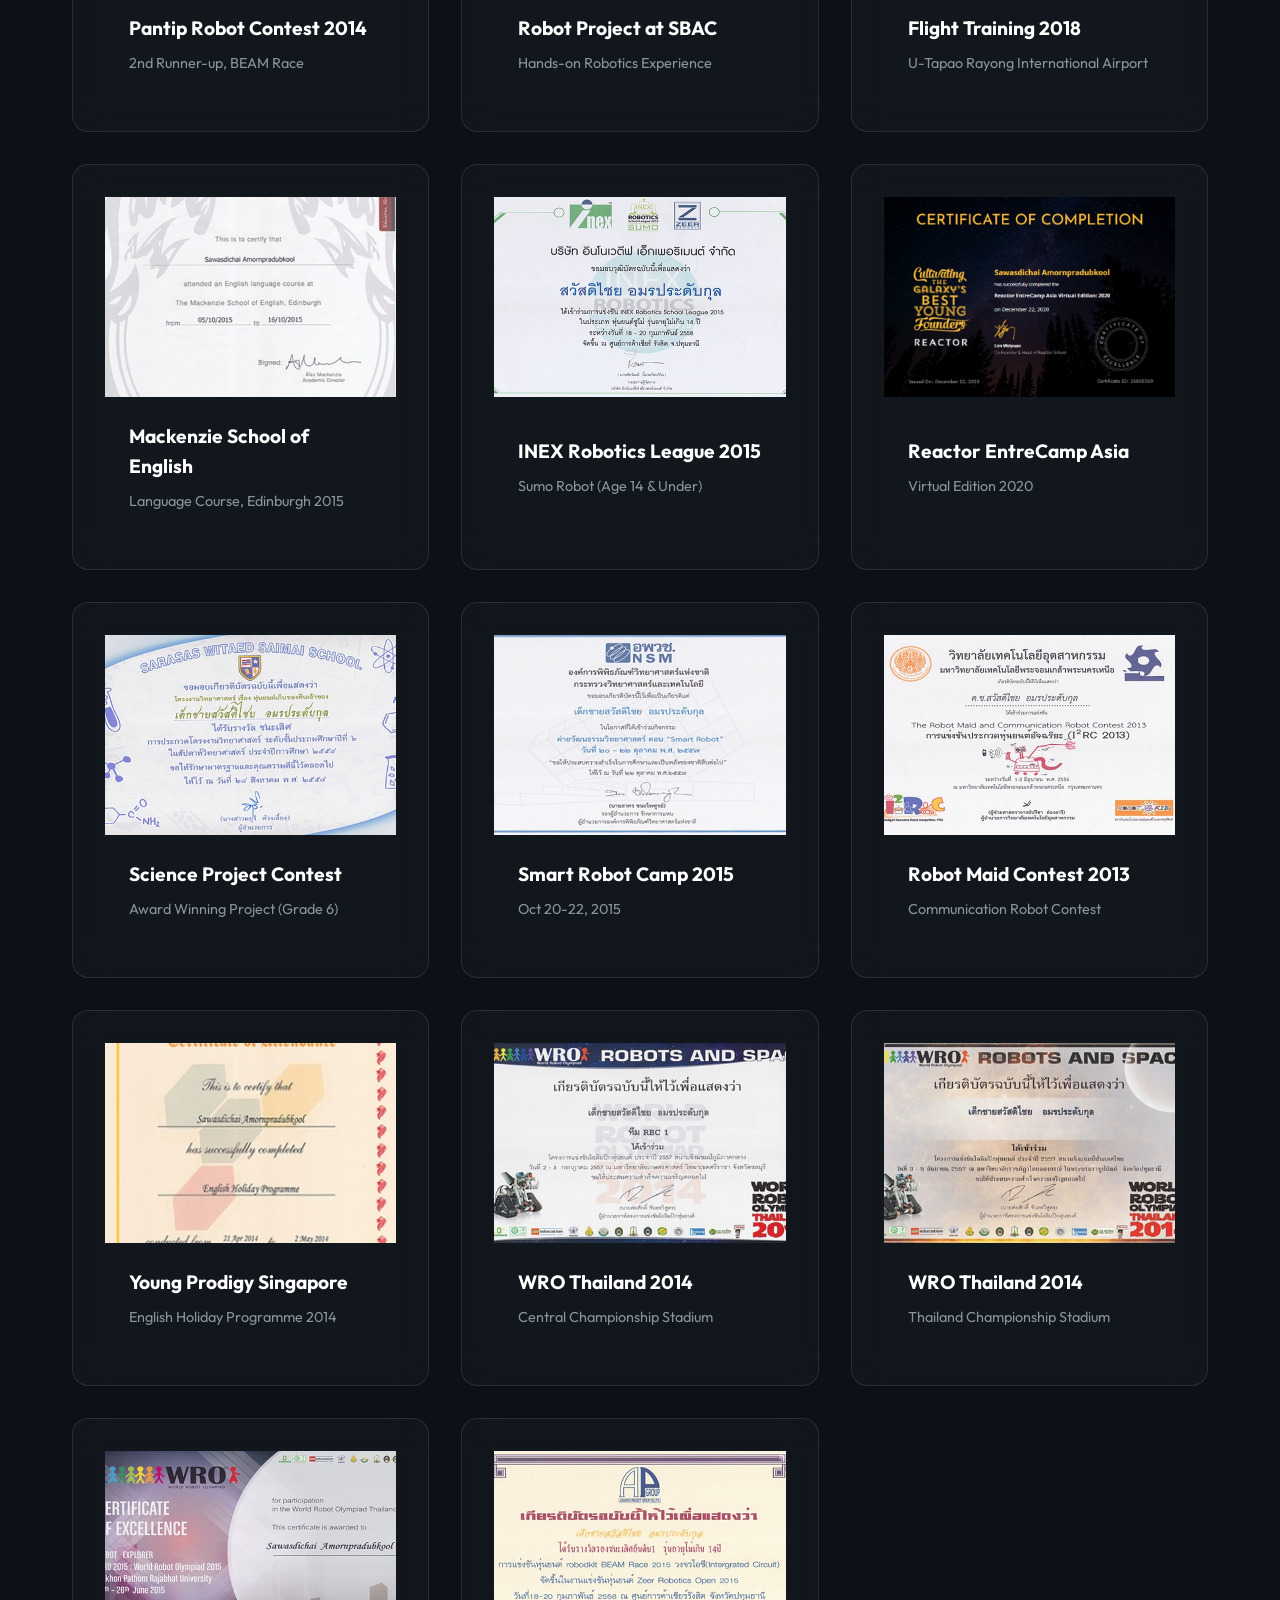
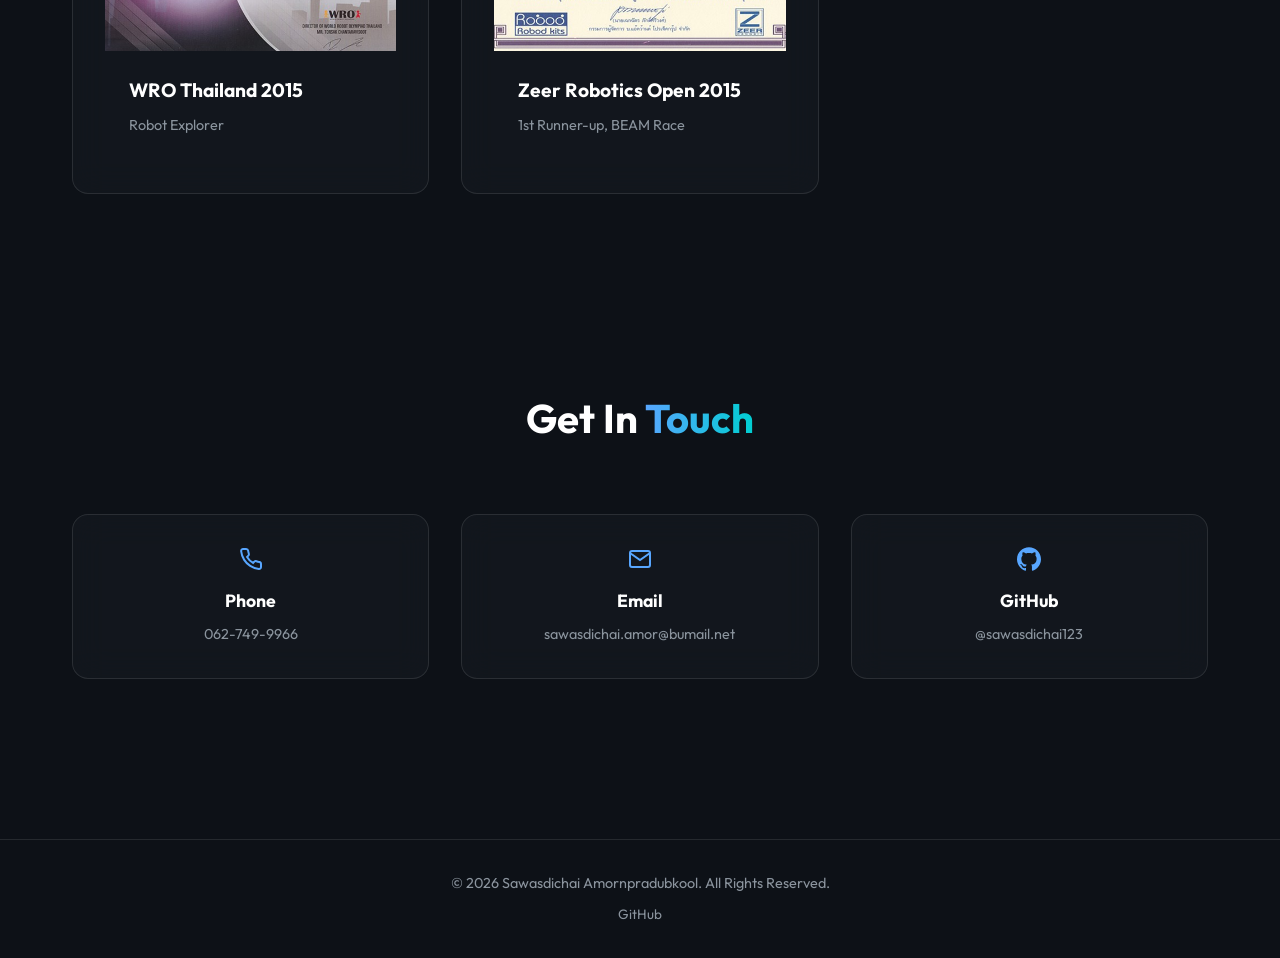
==== commit a57a221f: "Move KAIT Technical Internship feature into Activities > Competitions Co-Authored-By: Claude Sonnet " ====
--- a/index.html
+++ b/index.html
@@ -558,6 +558,22 @@
                                 Prototype for Real-World Impact Award.</p>
                         </div>
                     </div>
+
+                    <div class="card reveal delay-2"
+                        onclick="openLightbox('KAIT Technical Internship Program - Certificate of Technical Practice (Bangkok University News).png', 'KAIT Technical Internship Program — Featured on Bangkok University News')">
+                        <div class="card-image-wrapper">
+                            <img loading="lazy"
+                                src="KAIT Technical Internship Program - Certificate of Technical Practice (Bangkok University News).png"
+                                alt="Receiving Certificate of Technical Practice at Kanagawa Institute of Technology, Japan">
+                        </div>
+                        <div class="card-content">
+                            <h3>KAIT Technical Internship Program</h3>
+                            <p class="activity-date">16 September 2026 &middot; Featured on Bangkok University News</p>
+                            <p>Selected as 1 of 3 BU-ITI students for the KAIT Technical Internship Program at
+                                Kanagawa Institute of Technology, Japan, under a JASSO scholarship — completing a
+                                2-month robotics research internship on AI-driven wheelchair/robot control.</p>
+                        </div>
+                    </div>
                 </div>
 
                 <h3 class="activity-subtitle reveal">Seminars & Conferences</h3>
@@ -862,19 +878,6 @@
                         <div class="card-content">
                             <h3>Zeer Robotics Open 2015</h3>
                             <p>1st Runner-up, BEAM Race</p>
-                        </div>
-                    </div>
-
-                    <div class="card reveal delay-3"
-                        onclick="openLightbox('KAIT Technical Internship Program - Certificate of Technical Practice (Bangkok University News).png', 'KAIT Technical Internship Program 2026 - Featured on Bangkok University News')">
-                        <div class="card-image-wrapper">
-                            <img loading="lazy"
-                                src="KAIT Technical Internship Program - Certificate of Technical Practice (Bangkok University News).png"
-                                alt="KAIT Technical Internship Program - Bangkok University Featured Story">
-                        </div>
-                        <div class="card-content">
-                            <h3>Featured on BU News</h3>
-                            <p>KAIT Technical Internship Program, Sep 2026</p>
                         </div>
                     </div>
                 </div>
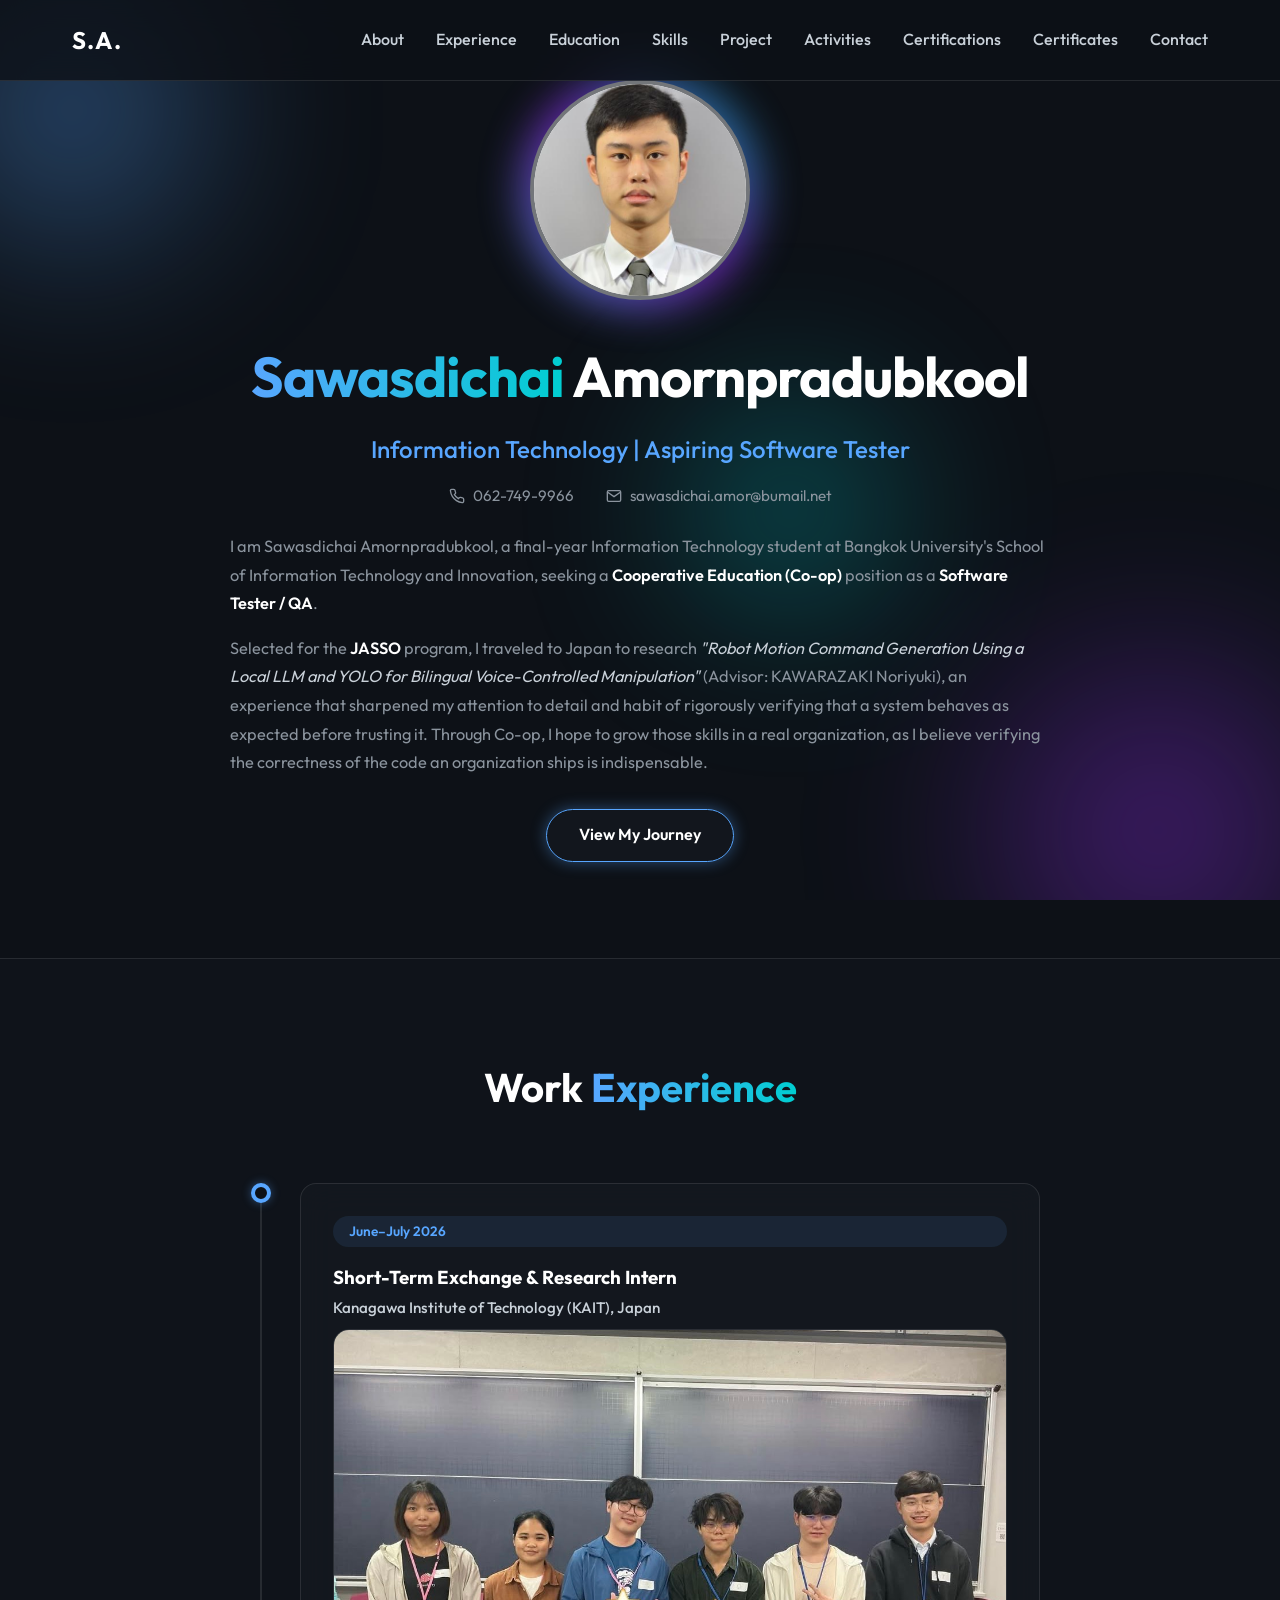
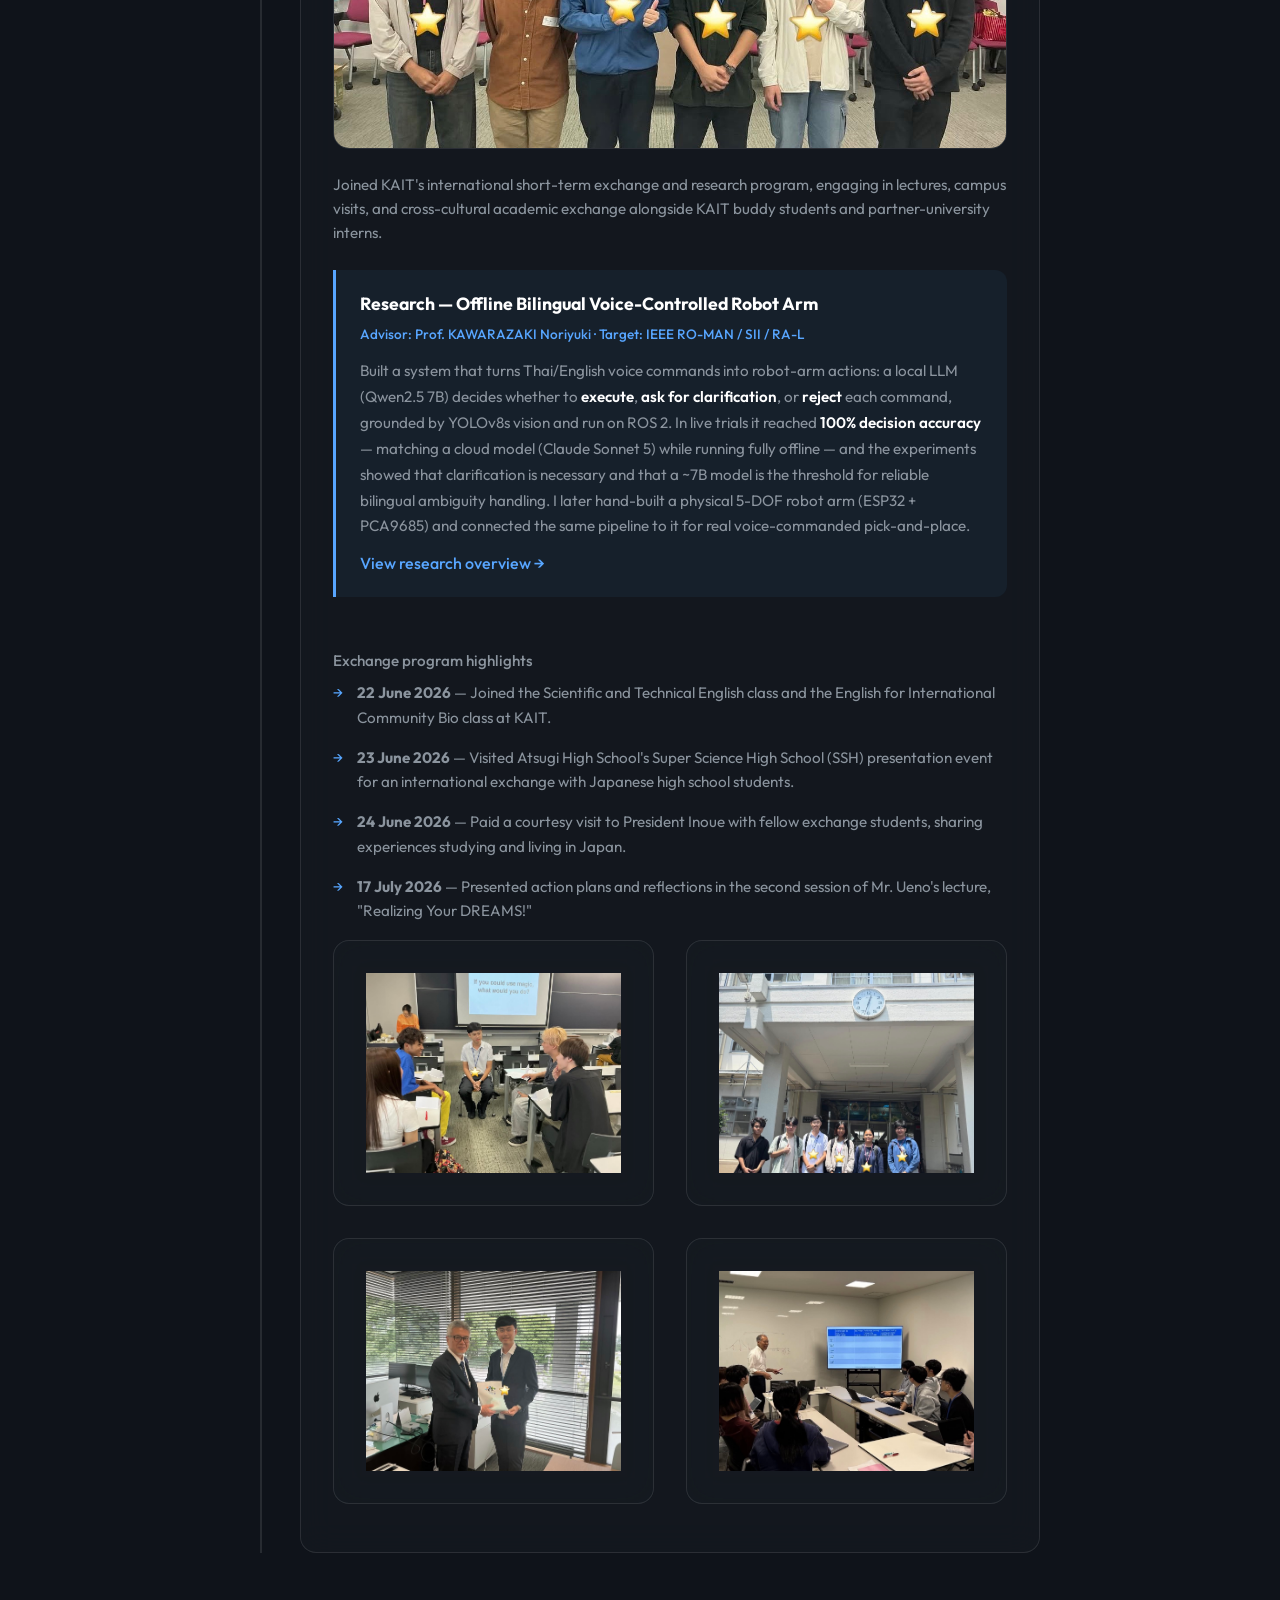
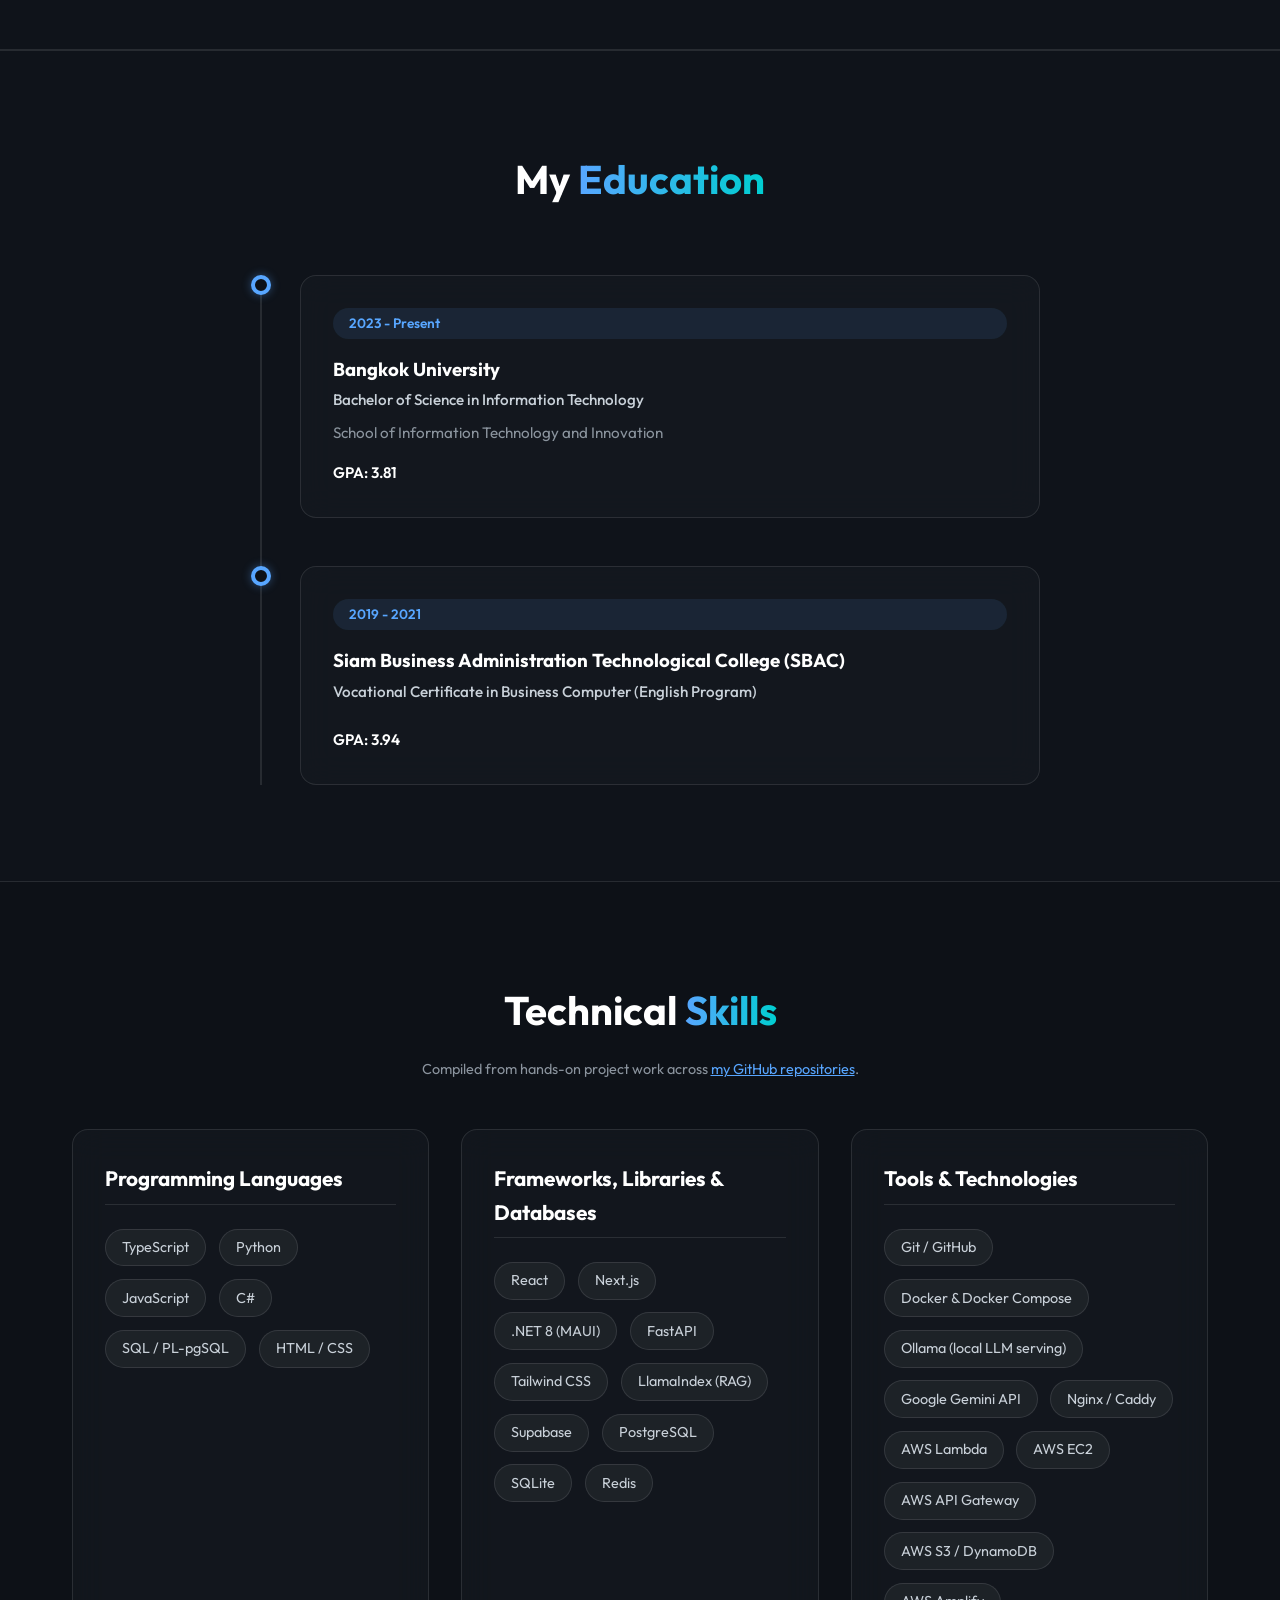
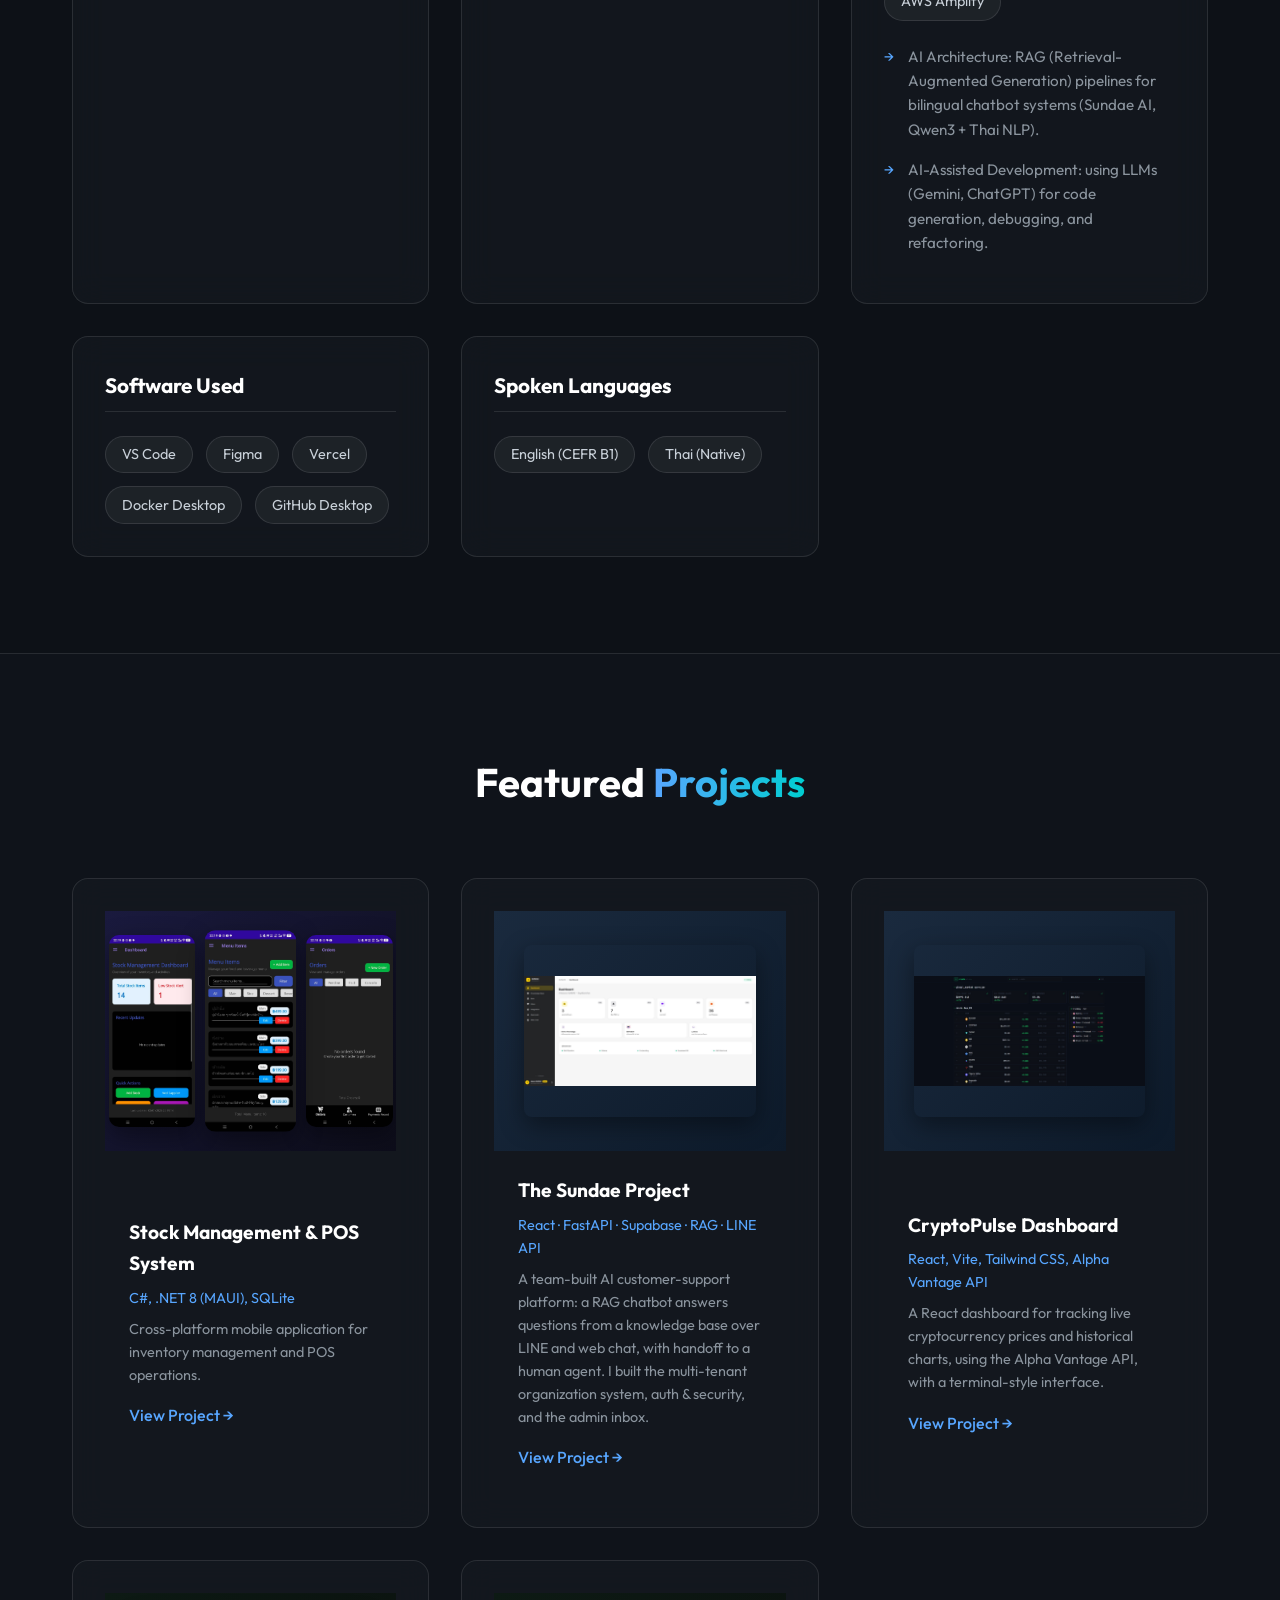
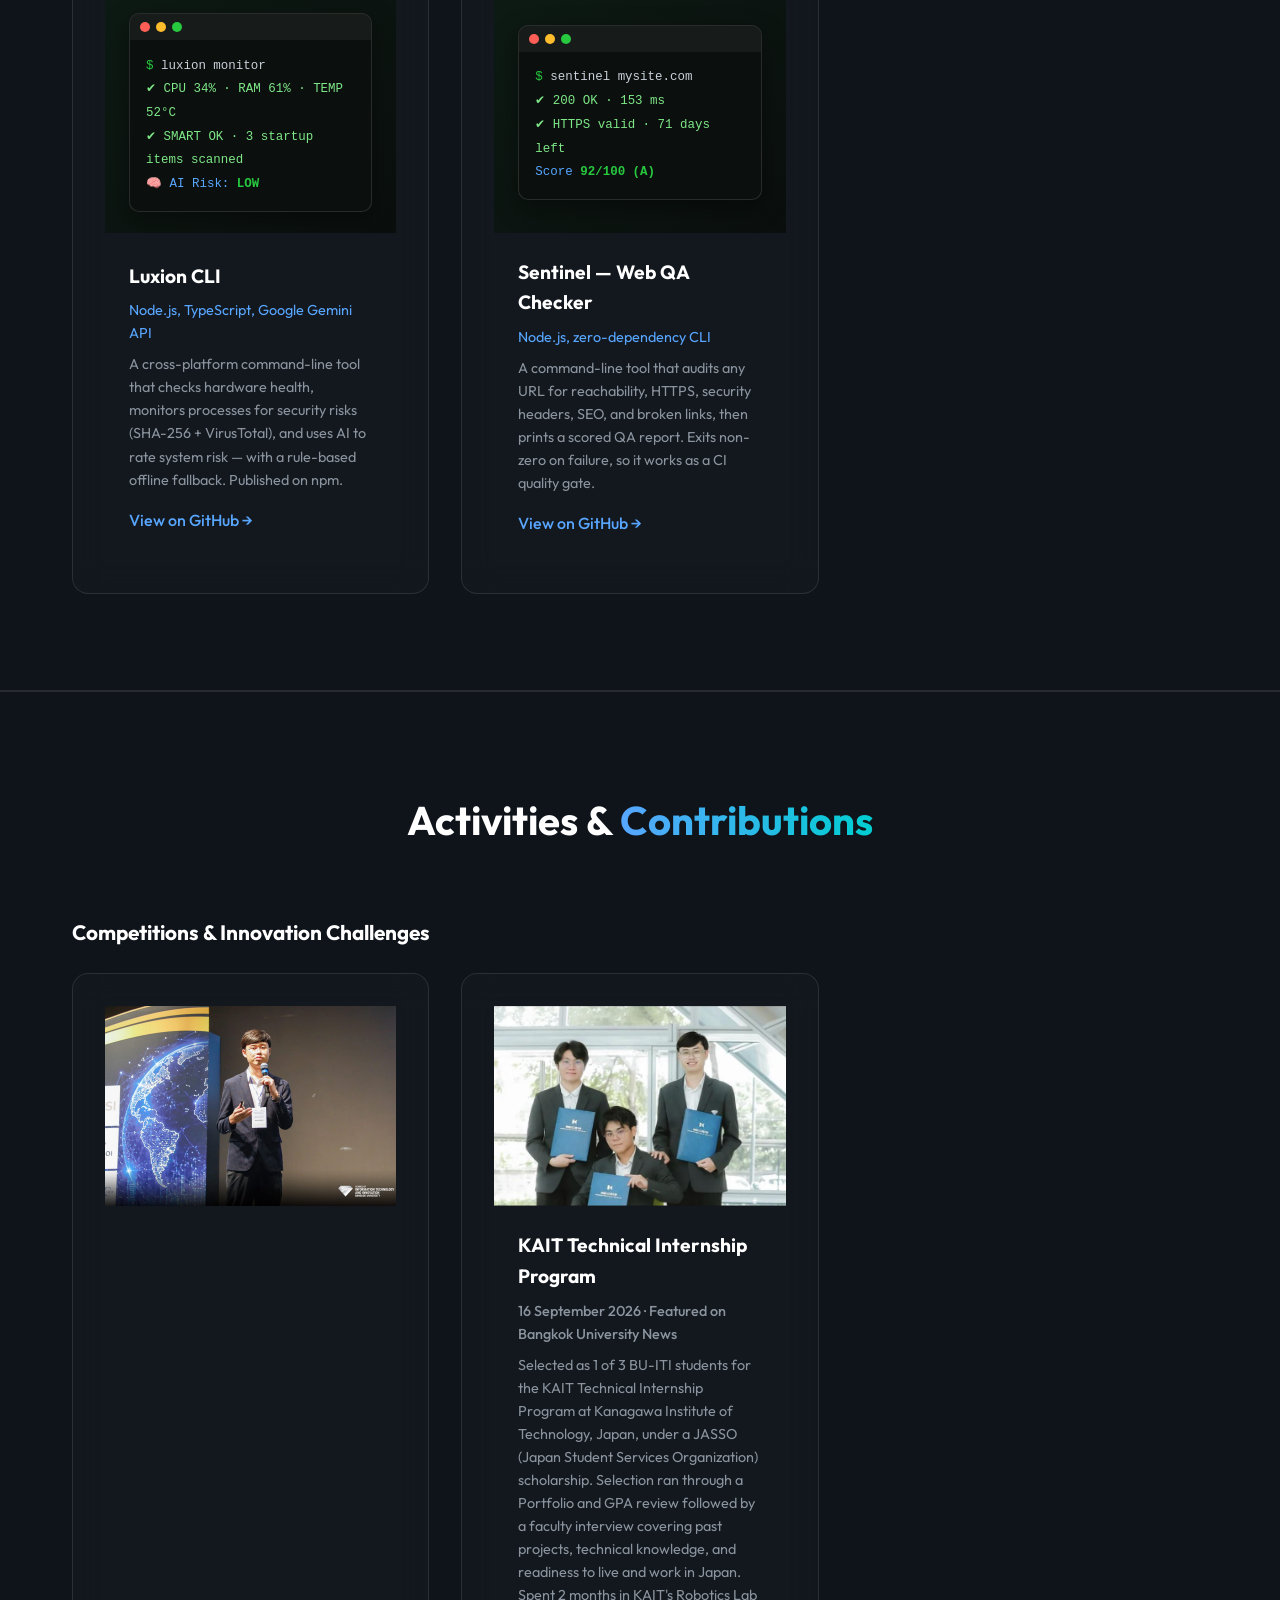
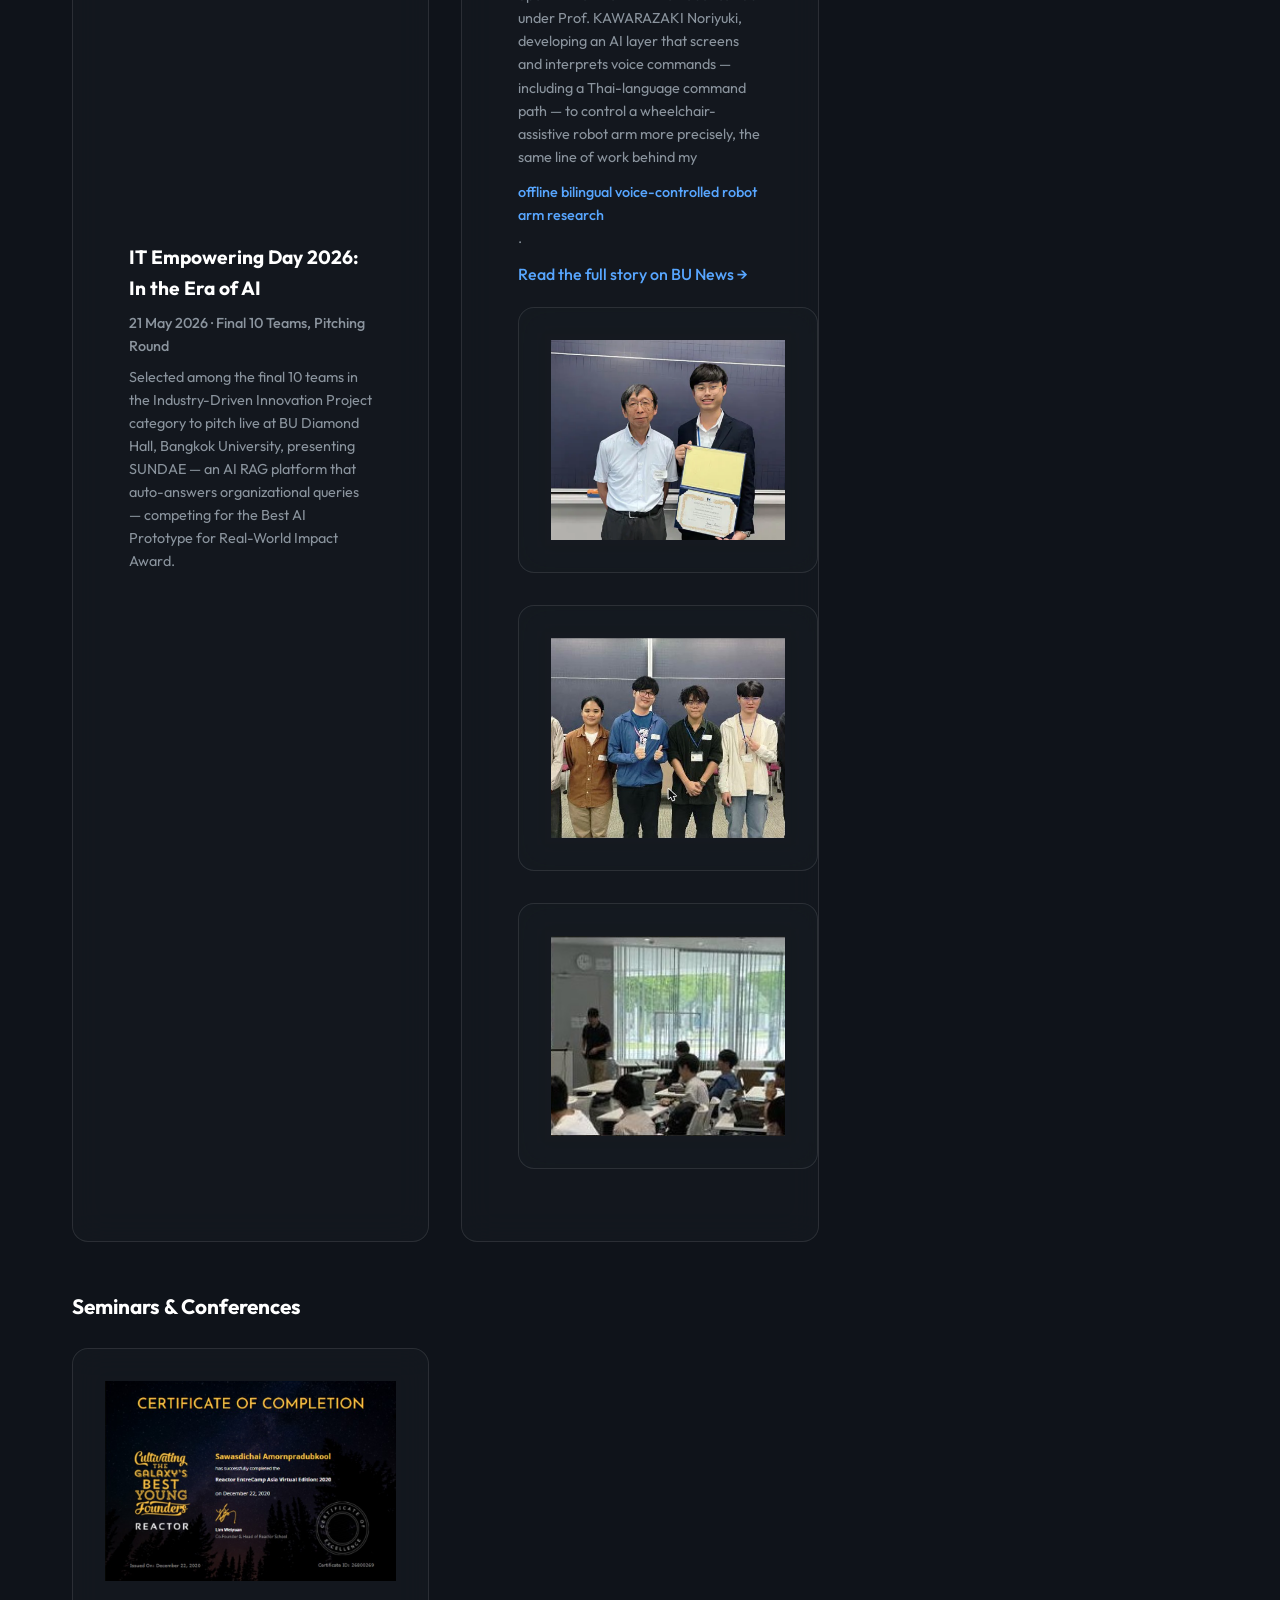
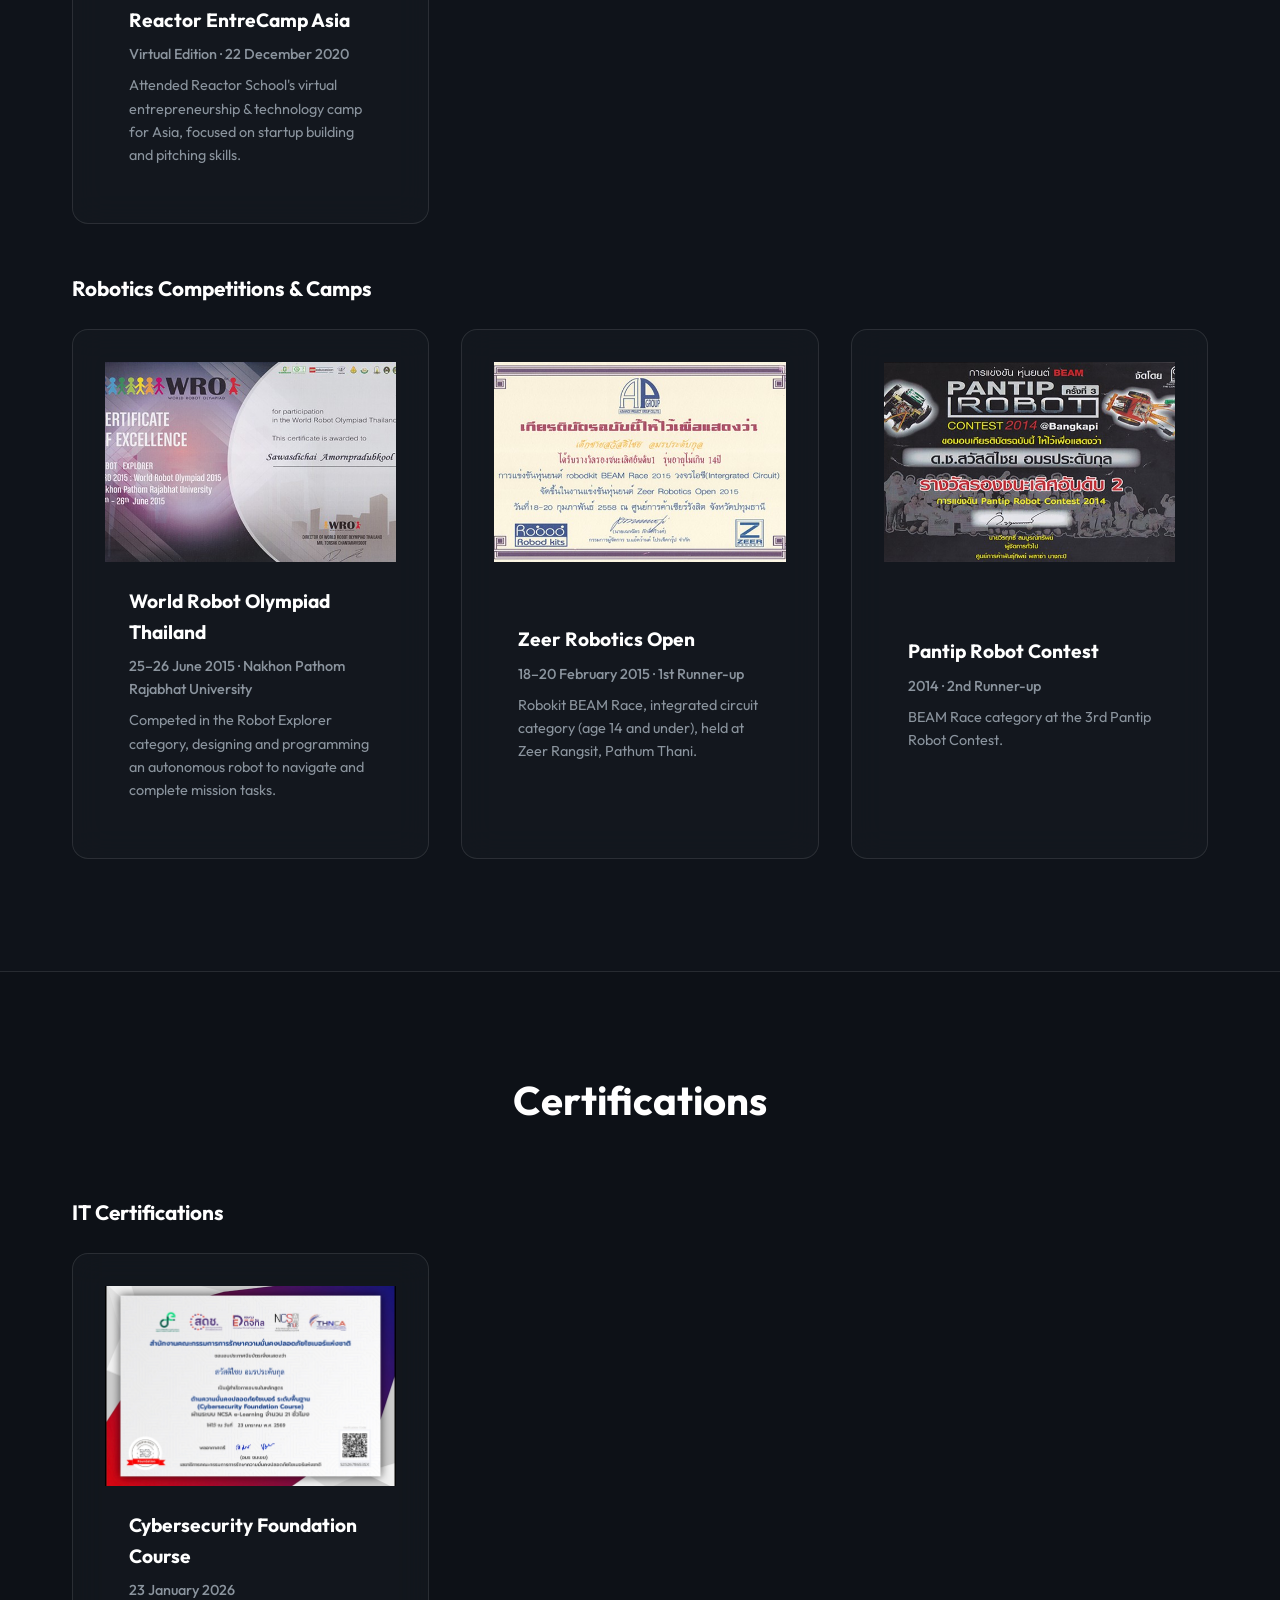
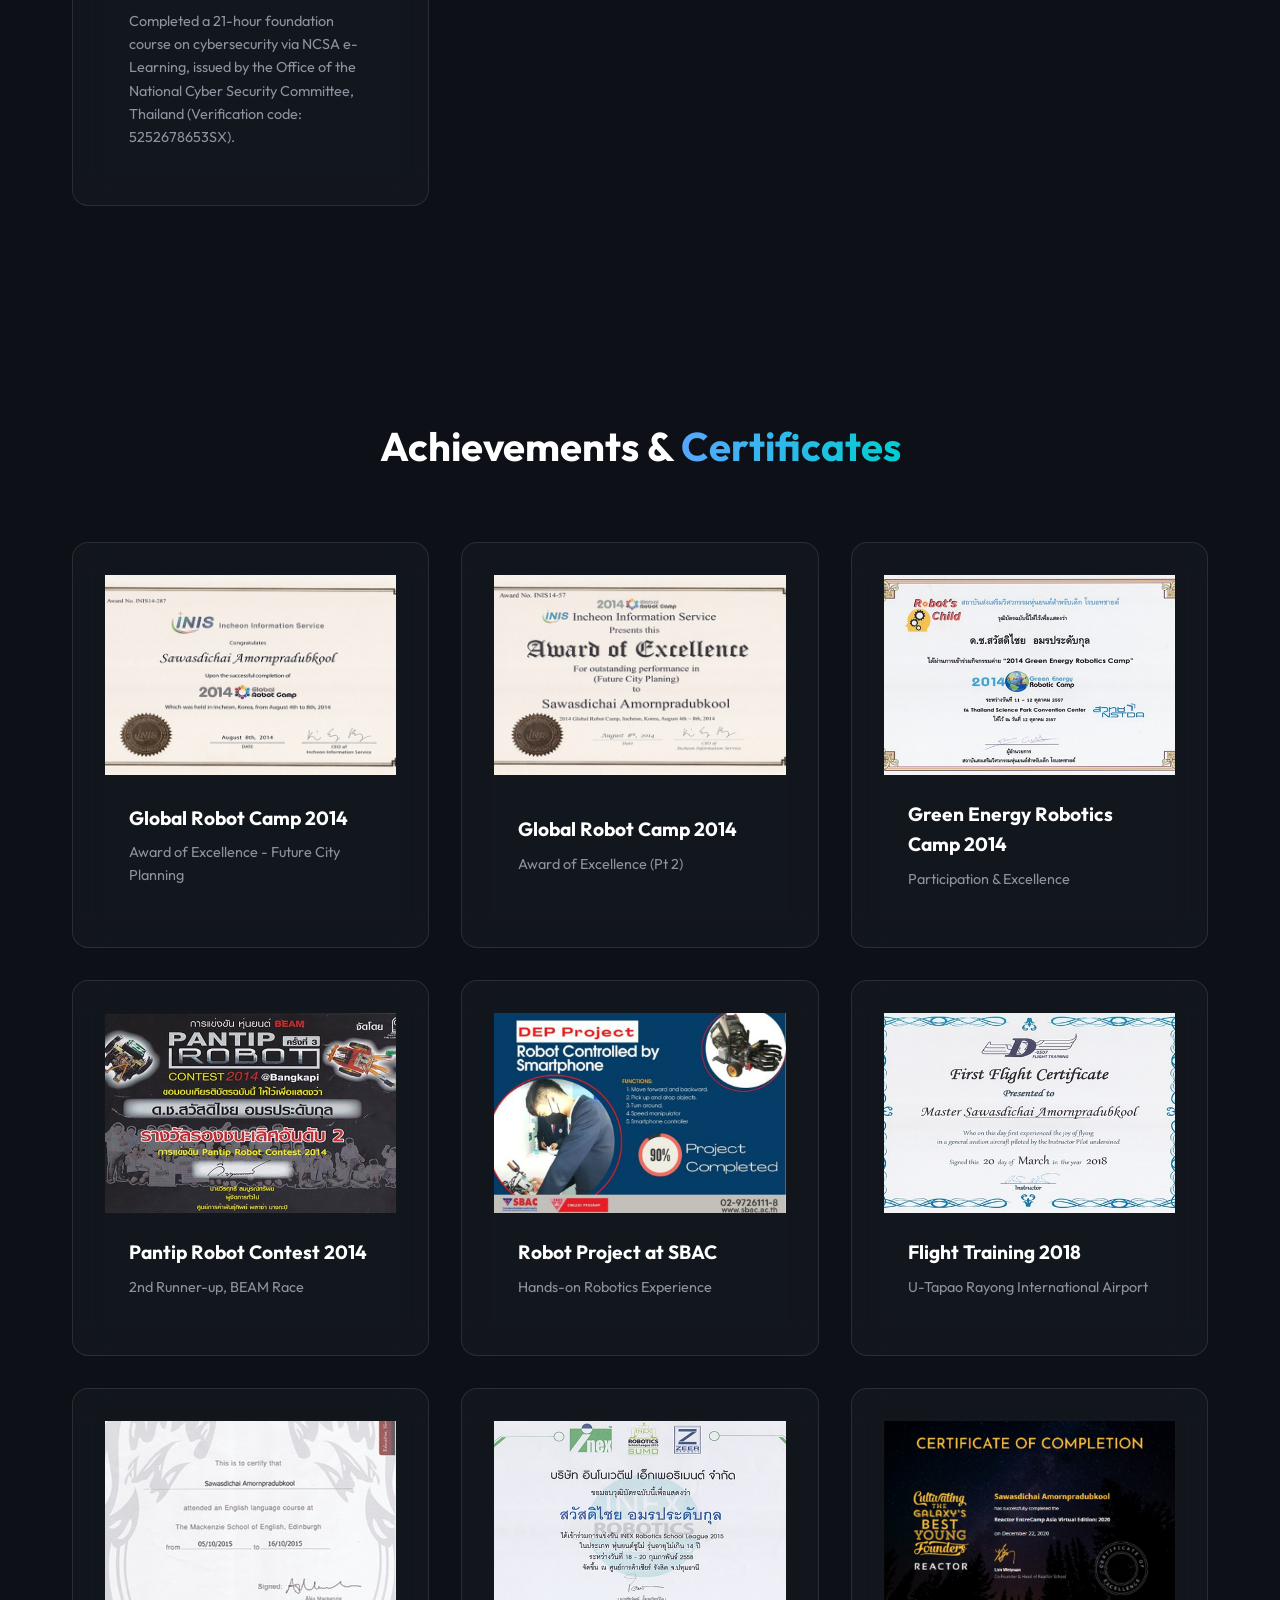
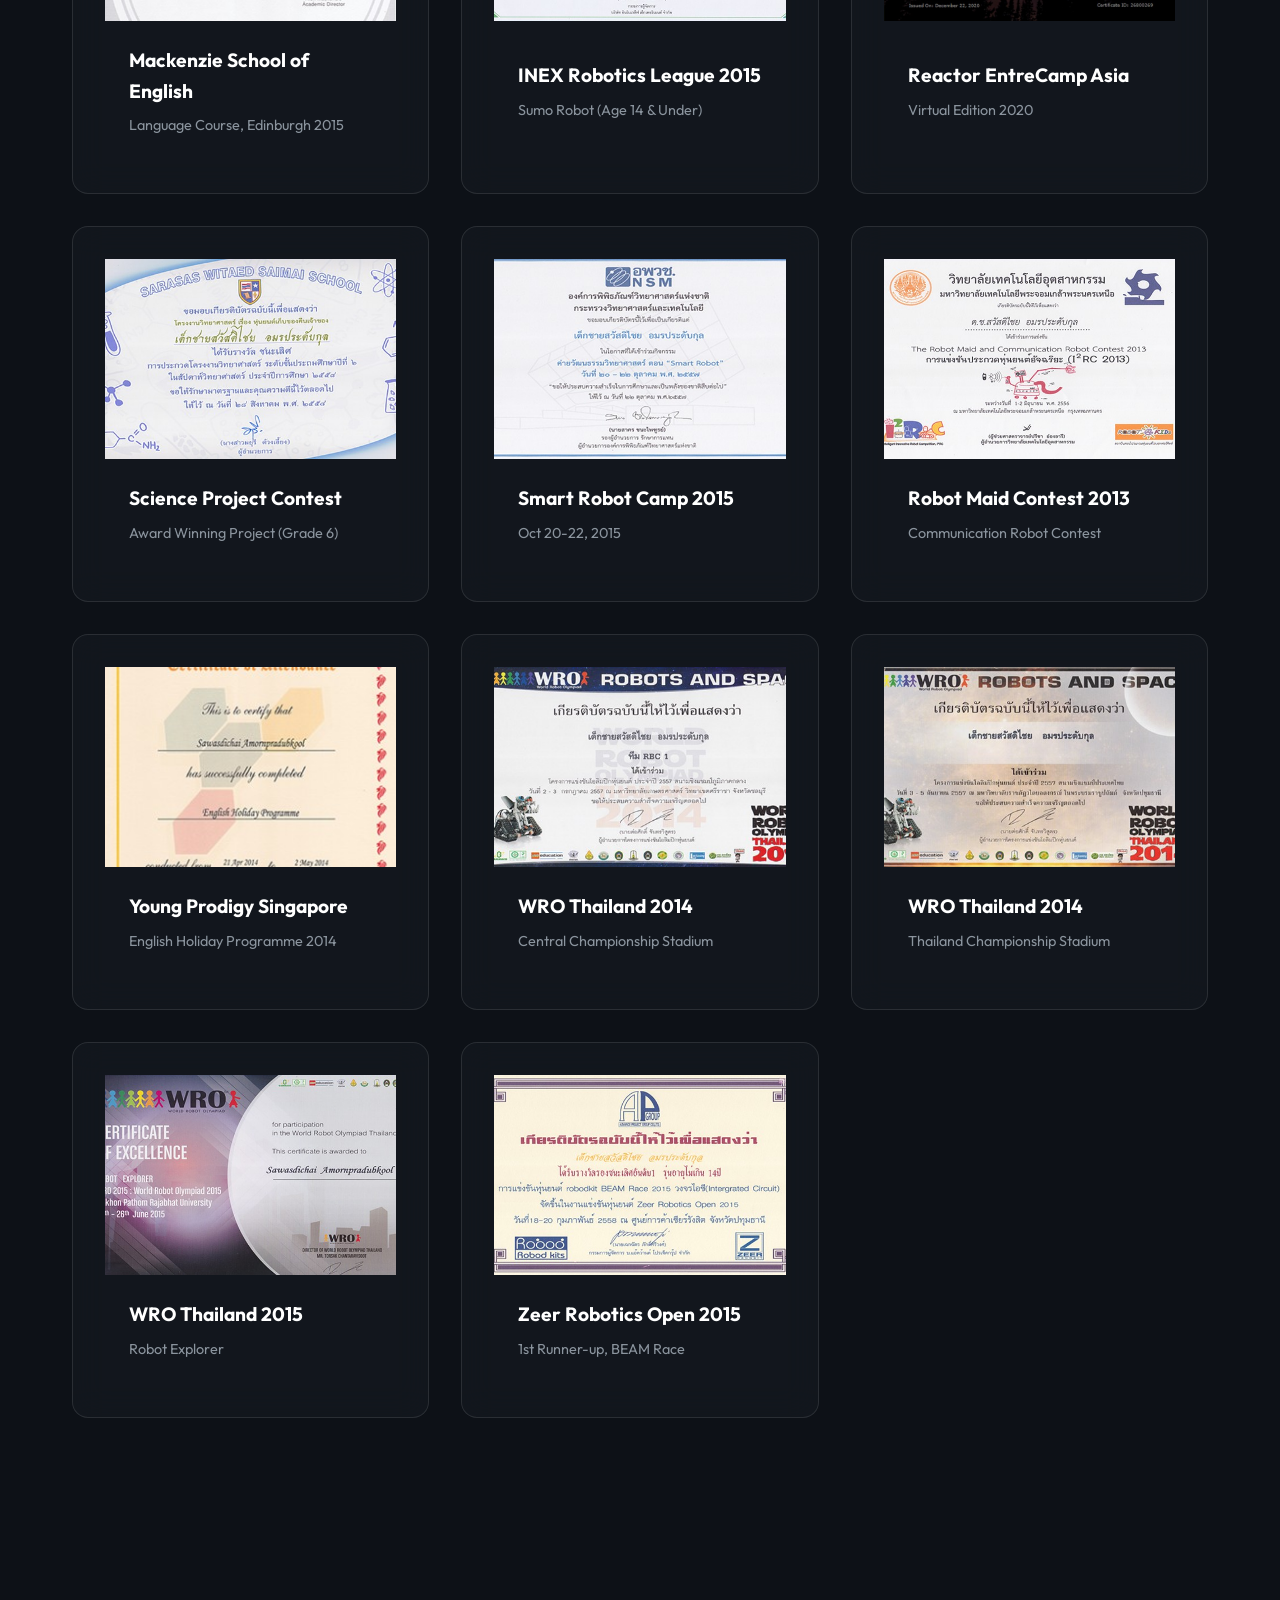
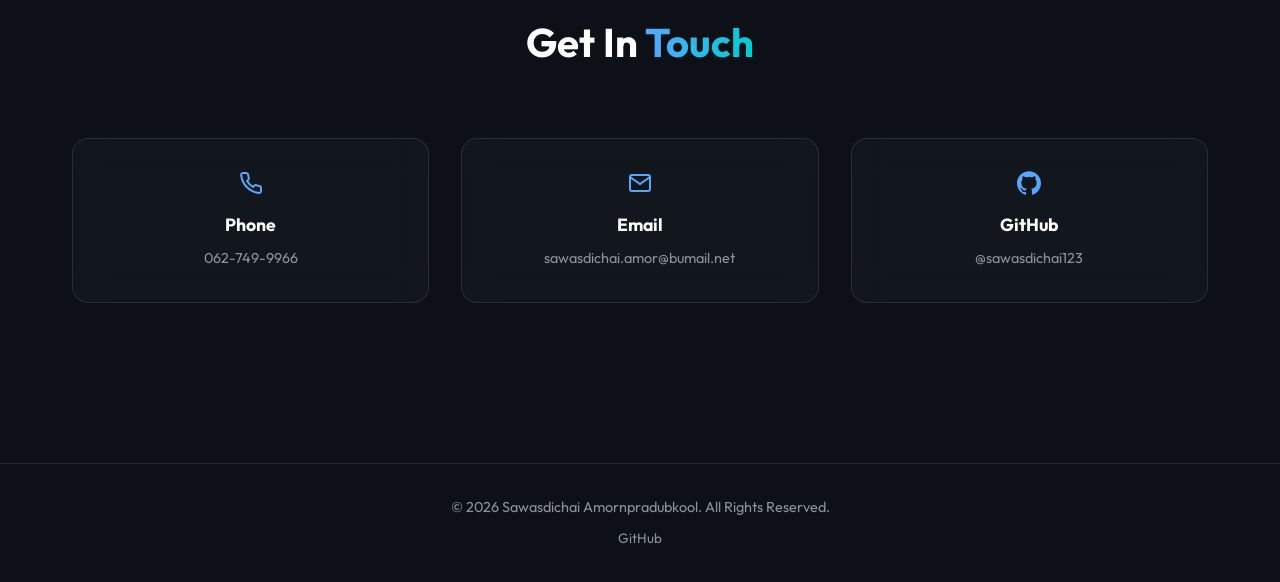
==== commit ad2fa6f9: "Expand KAIT Technical Internship card: cover photo, article link, mini-gallery Co-Authored-By: Claud" ====
--- a/index.html
+++ b/index.html
@@ -560,18 +560,56 @@
                     </div>
 
                     <div class="card reveal delay-2"
-                        onclick="openLightbox('KAIT Technical Internship Program - Certificate of Technical Practice (Bangkok University News).png', 'KAIT Technical Internship Program — Featured on Bangkok University News')">
-                        <div class="card-image-wrapper">
-                            <img loading="lazy"
-                                src="KAIT Technical Internship Program - Certificate of Technical Practice (Bangkok University News).png"
-                                alt="Receiving Certificate of Technical Practice at Kanagawa Institute of Technology, Japan">
+                        onclick="openLightbox('assets/activities/kait-technical-internship/BU-News-Cover.jpg', 'KAIT Technical Internship Program — Featured on Bangkok University News')">
+                        <div class="card-image-wrapper">
+                            <img loading="lazy" src="assets/activities/kait-technical-internship/BU-News-Cover.jpg"
+                                alt="Receiving the KAIT Technical Internship Program folder at Kanagawa Institute of Technology, Japan">
                         </div>
                         <div class="card-content">
                             <h3>KAIT Technical Internship Program</h3>
-                            <p class="activity-date">16 September 2026 &middot; Featured on Bangkok University News</p>
+                            <p class="activity-date">16 September 2026 &middot; Featured on Bangkok University News
+                            </p>
                             <p>Selected as 1 of 3 BU-ITI students for the KAIT Technical Internship Program at
-                                Kanagawa Institute of Technology, Japan, under a JASSO scholarship — completing a
-                                2-month robotics research internship on AI-driven wheelchair/robot control.</p>
+                                Kanagawa Institute of Technology, Japan, under a JASSO (Japan Student Services
+                                Organization) scholarship. Selection ran through a Portfolio and GPA review followed
+                                by a faculty interview covering past projects, technical knowledge, and readiness to
+                                live and work in Japan.</p>
+                            <p>Spent 2 months in KAIT's Robotics Lab under Prof. KAWARAZAKI Noriyuki, developing an
+                                AI layer that screens and interprets voice commands — including a Thai-language
+                                command path — to control a wheelchair-assistive robot arm more precisely, the same
+                                line of work behind my <a href="robot-project.html"
+                                    onclick="event.stopPropagation()" class="research-link">offline bilingual
+                                    voice-controlled robot arm research</a>.</p>
+                            <a href="https://www.bu.ac.th/th/featured-stories/2593" target="_blank" rel="noopener"
+                                onclick="event.stopPropagation()" class="research-link">Read the full story on BU
+                                News &rarr;</a>
+
+                            <div class="grid activity-grid" style="margin-top: 1.25rem;">
+                                <div class="card reveal delay-1"
+                                    onclick="event.stopPropagation(); openLightbox('assets/activities/kait-technical-internship/Certificate-Handover.png', 'Receiving the Certificate of Technical Practice from Prof. KAWARAZAKI Noriyuki')">
+                                    <div class="card-image-wrapper">
+                                        <img loading="lazy"
+                                            src="assets/activities/kait-technical-internship/Certificate-Handover.png"
+                                            alt="Receiving the Certificate of Technical Practice from Prof. KAWARAZAKI Noriyuki">
+                                    </div>
+                                </div>
+                                <div class="card reveal delay-2"
+                                    onclick="event.stopPropagation(); openLightbox('assets/activities/kait-technical-internship/Selection-Interview-Panel.jpg', 'KAIT Technical Internship Program — Selection Interview, Bangkok University')">
+                                    <div class="card-image-wrapper">
+                                        <img loading="lazy"
+                                            src="assets/activities/kait-technical-internship/Selection-Interview-Panel.jpg"
+                                            alt="Selection interview panel for the KAIT Technical Internship Program">
+                                    </div>
+                                </div>
+                                <div class="card reveal delay-3"
+                                    onclick="event.stopPropagation(); openLightbox('assets/activities/kait-technical-internship/Portfolio-Presentation.jpg', 'KAIT Technical Internship Program — Presentation During the Selection Process')">
+                                    <div class="card-image-wrapper">
+                                        <img loading="lazy"
+                                            src="assets/activities/kait-technical-internship/Portfolio-Presentation.jpg"
+                                            alt="Presentation session during the KAIT Technical Internship Program selection process">
+                                    </div>
+                                </div>
+                            </div>
                         </div>
                     </div>
                 </div>
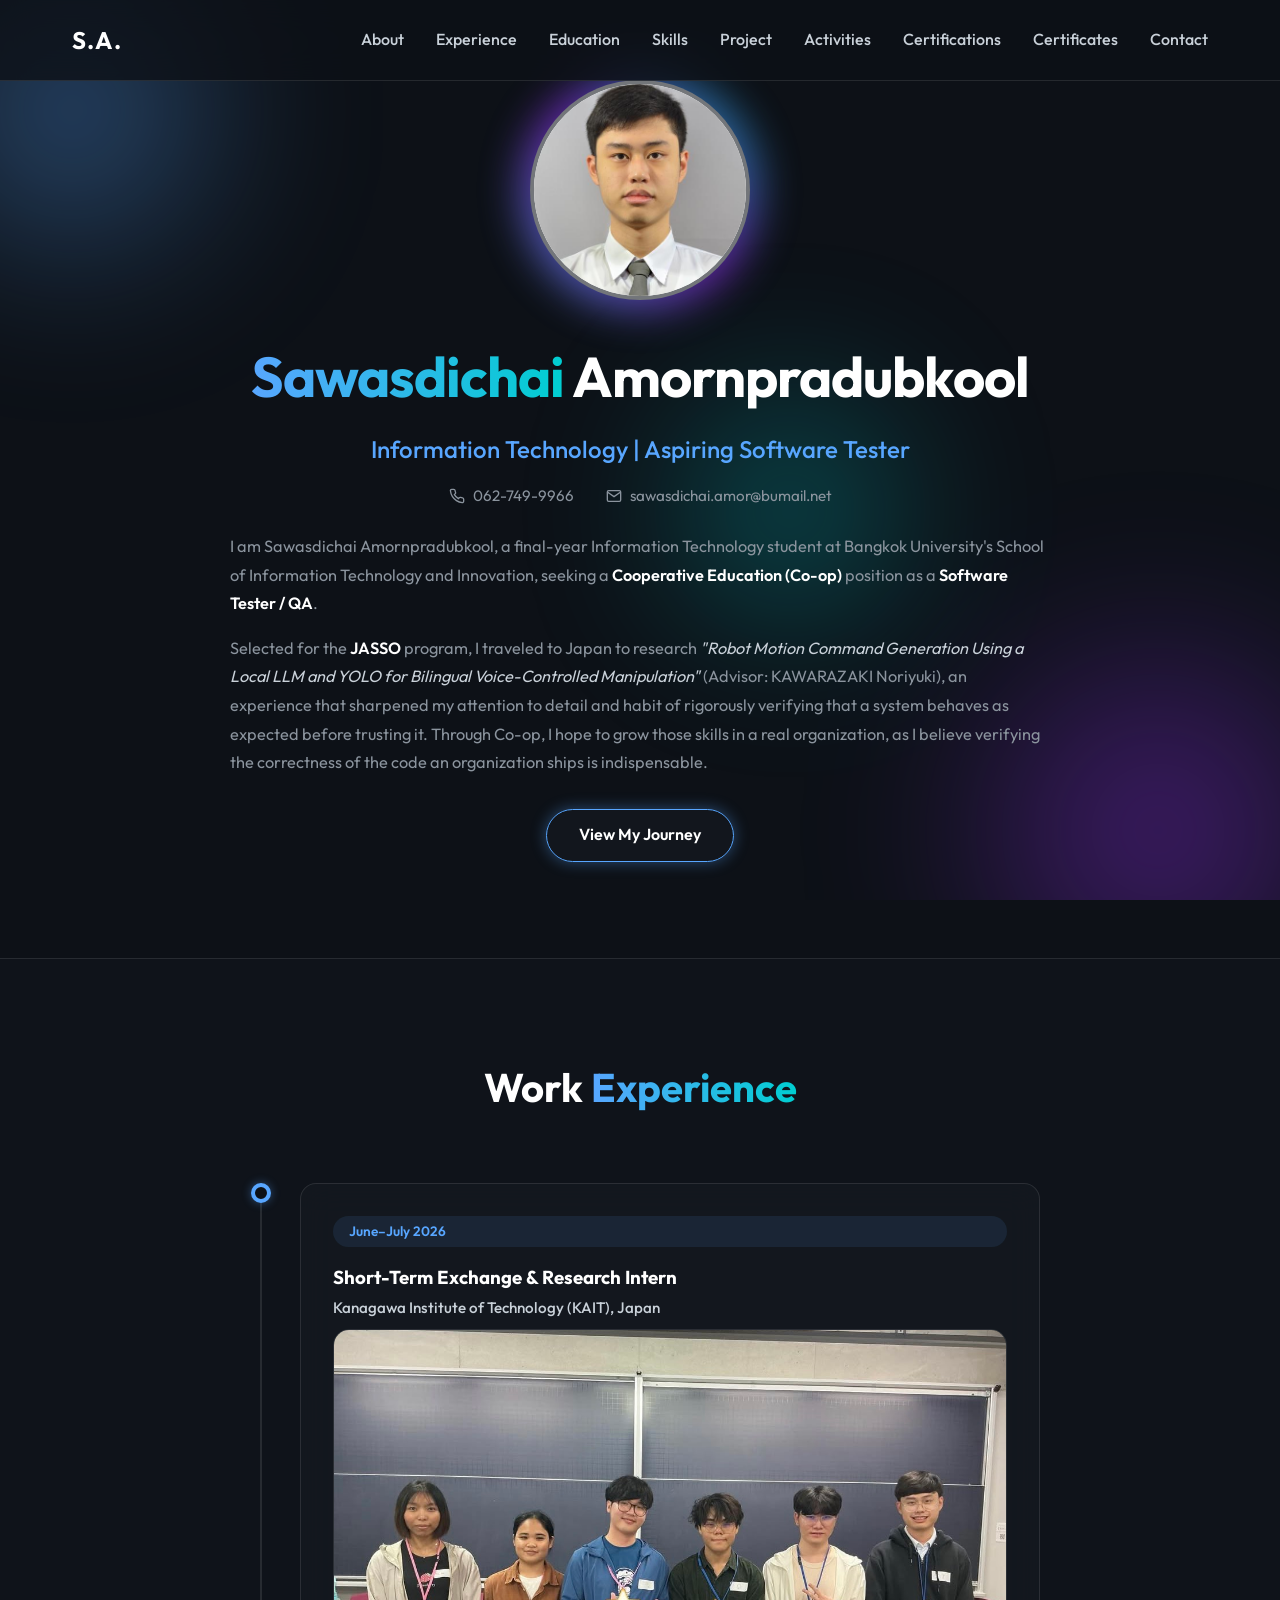
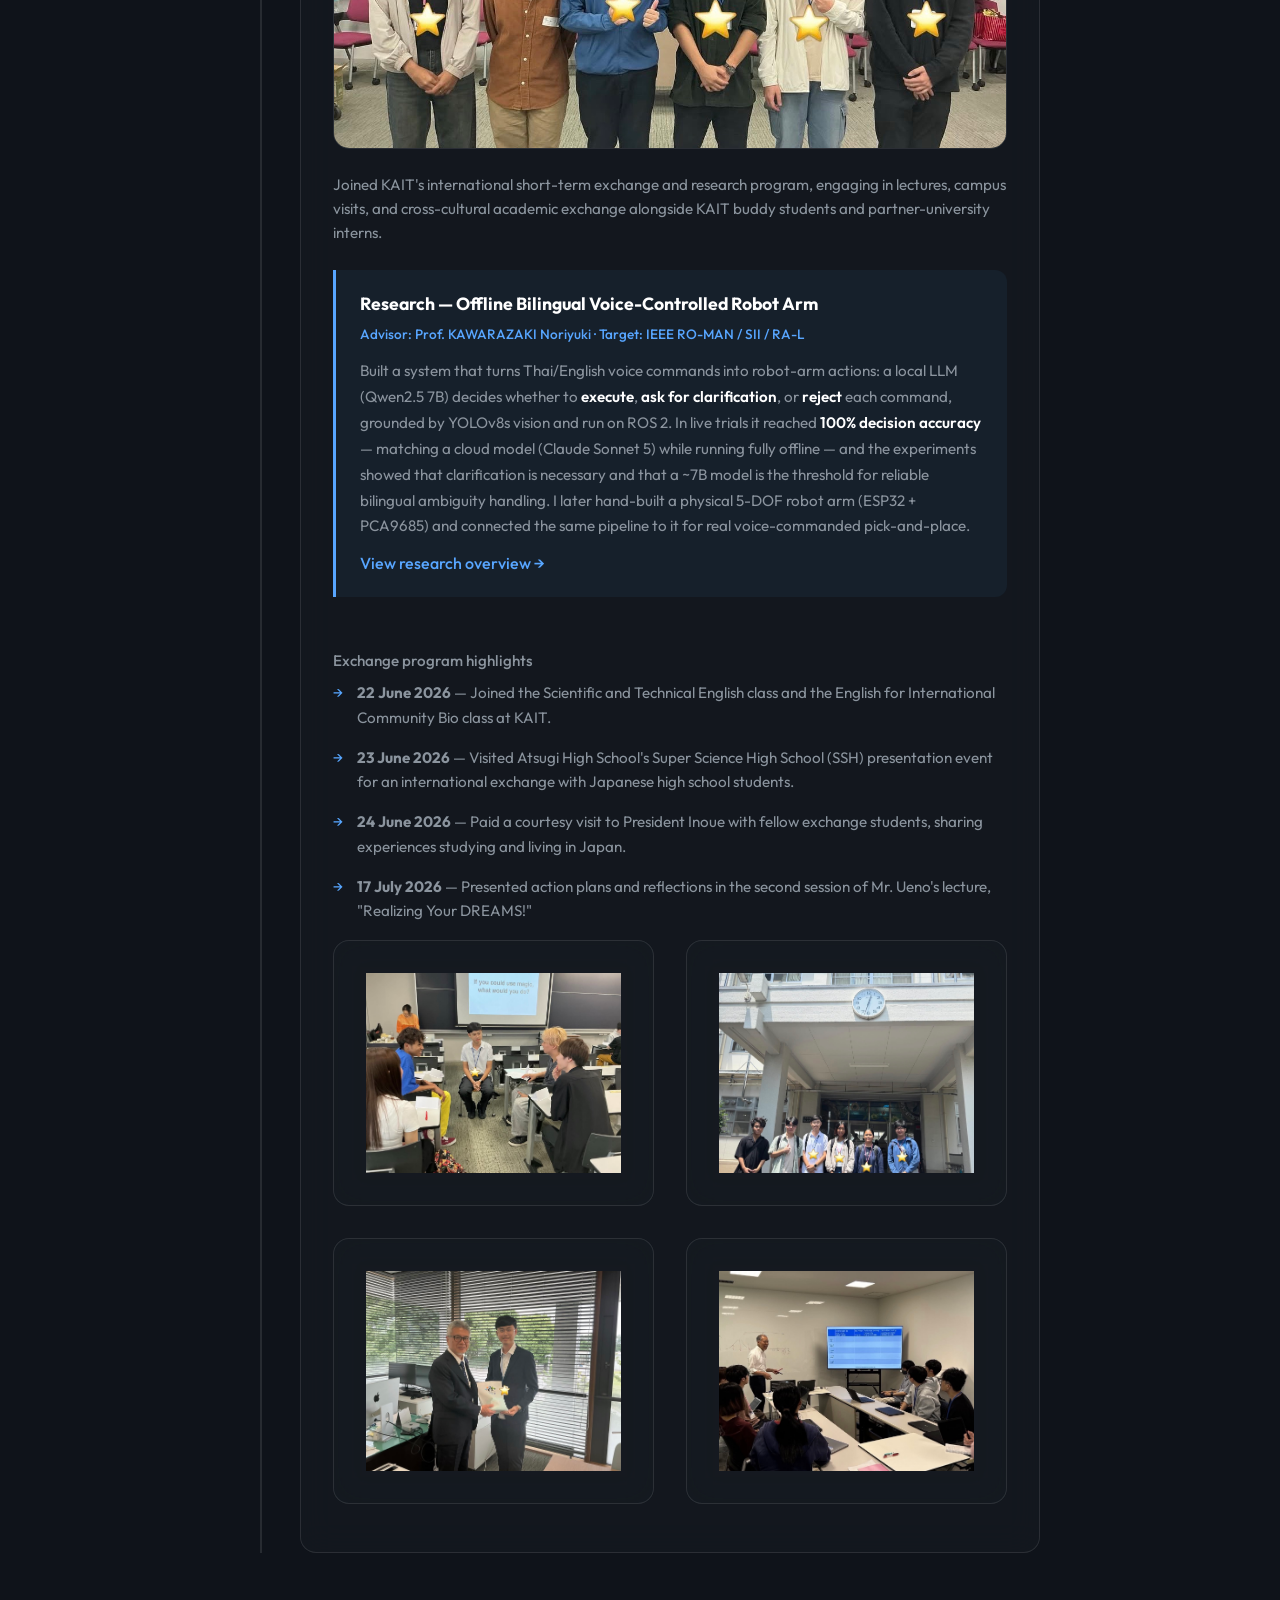
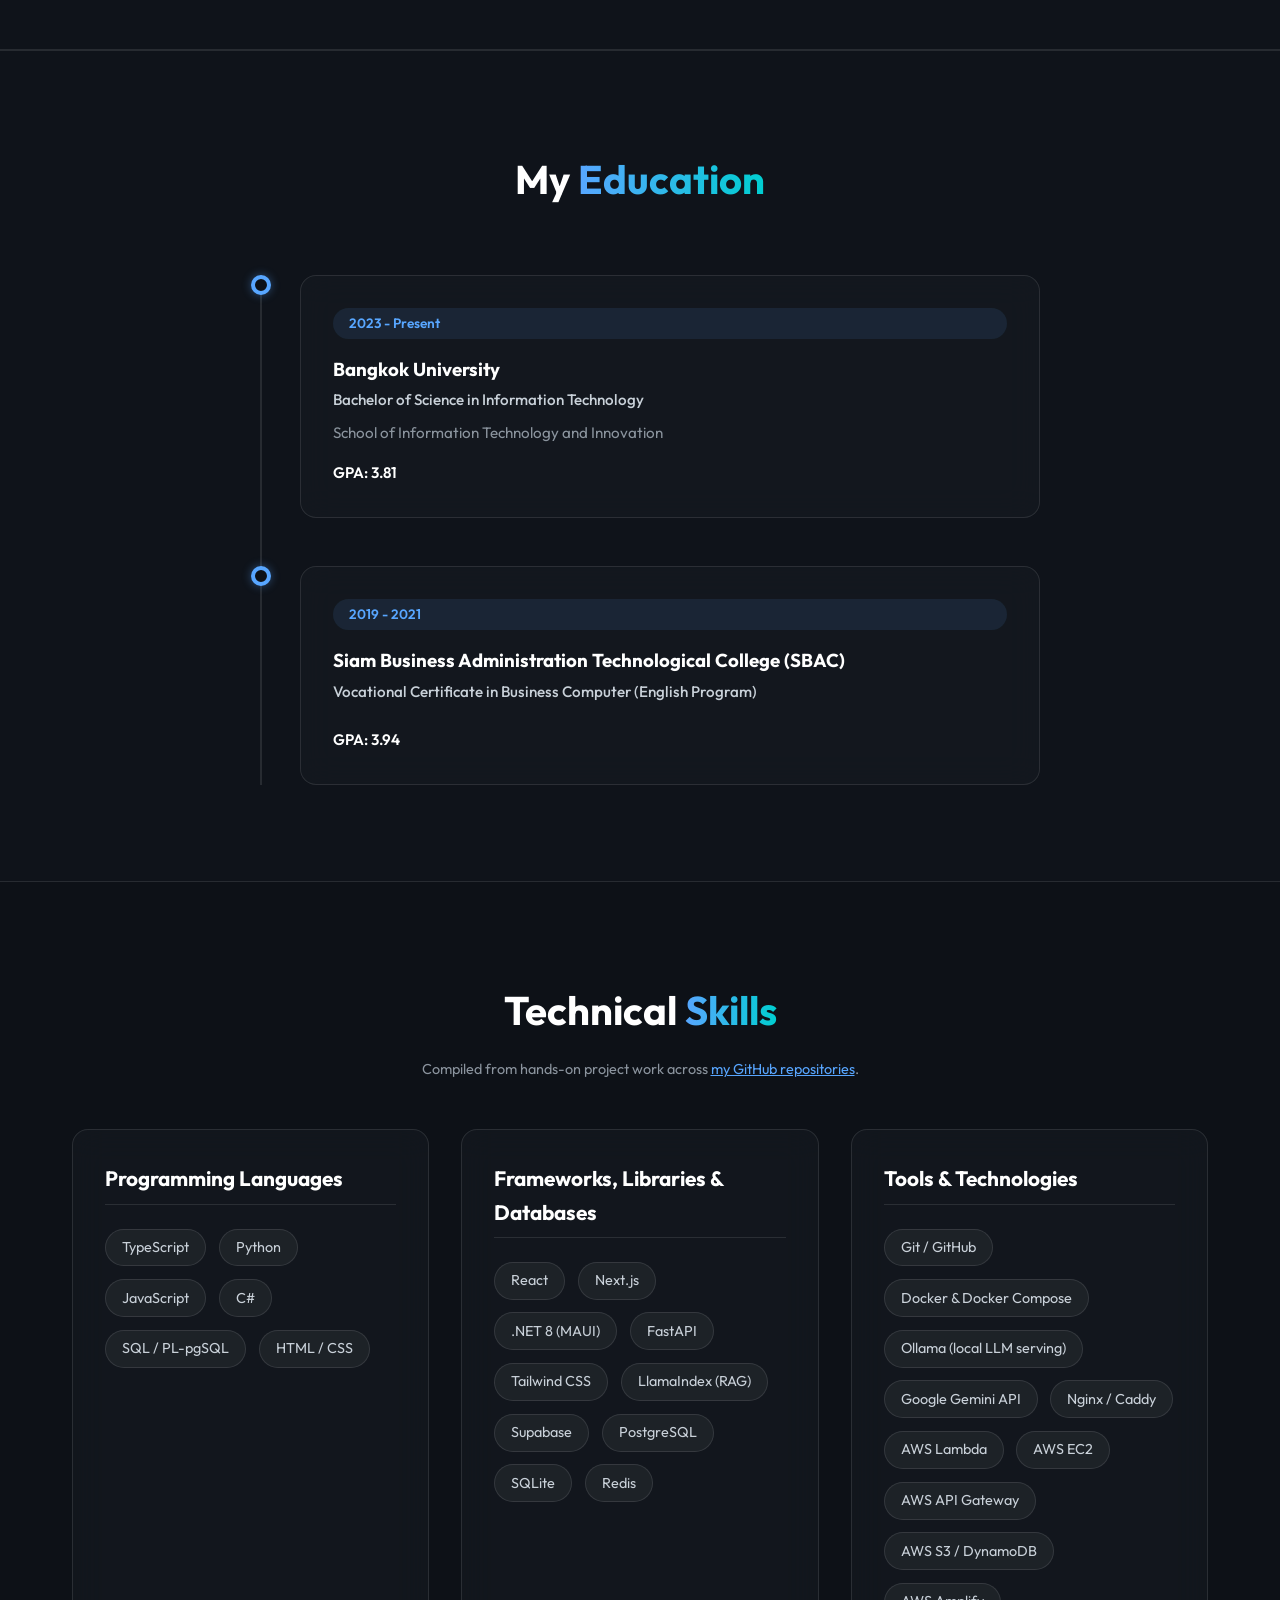
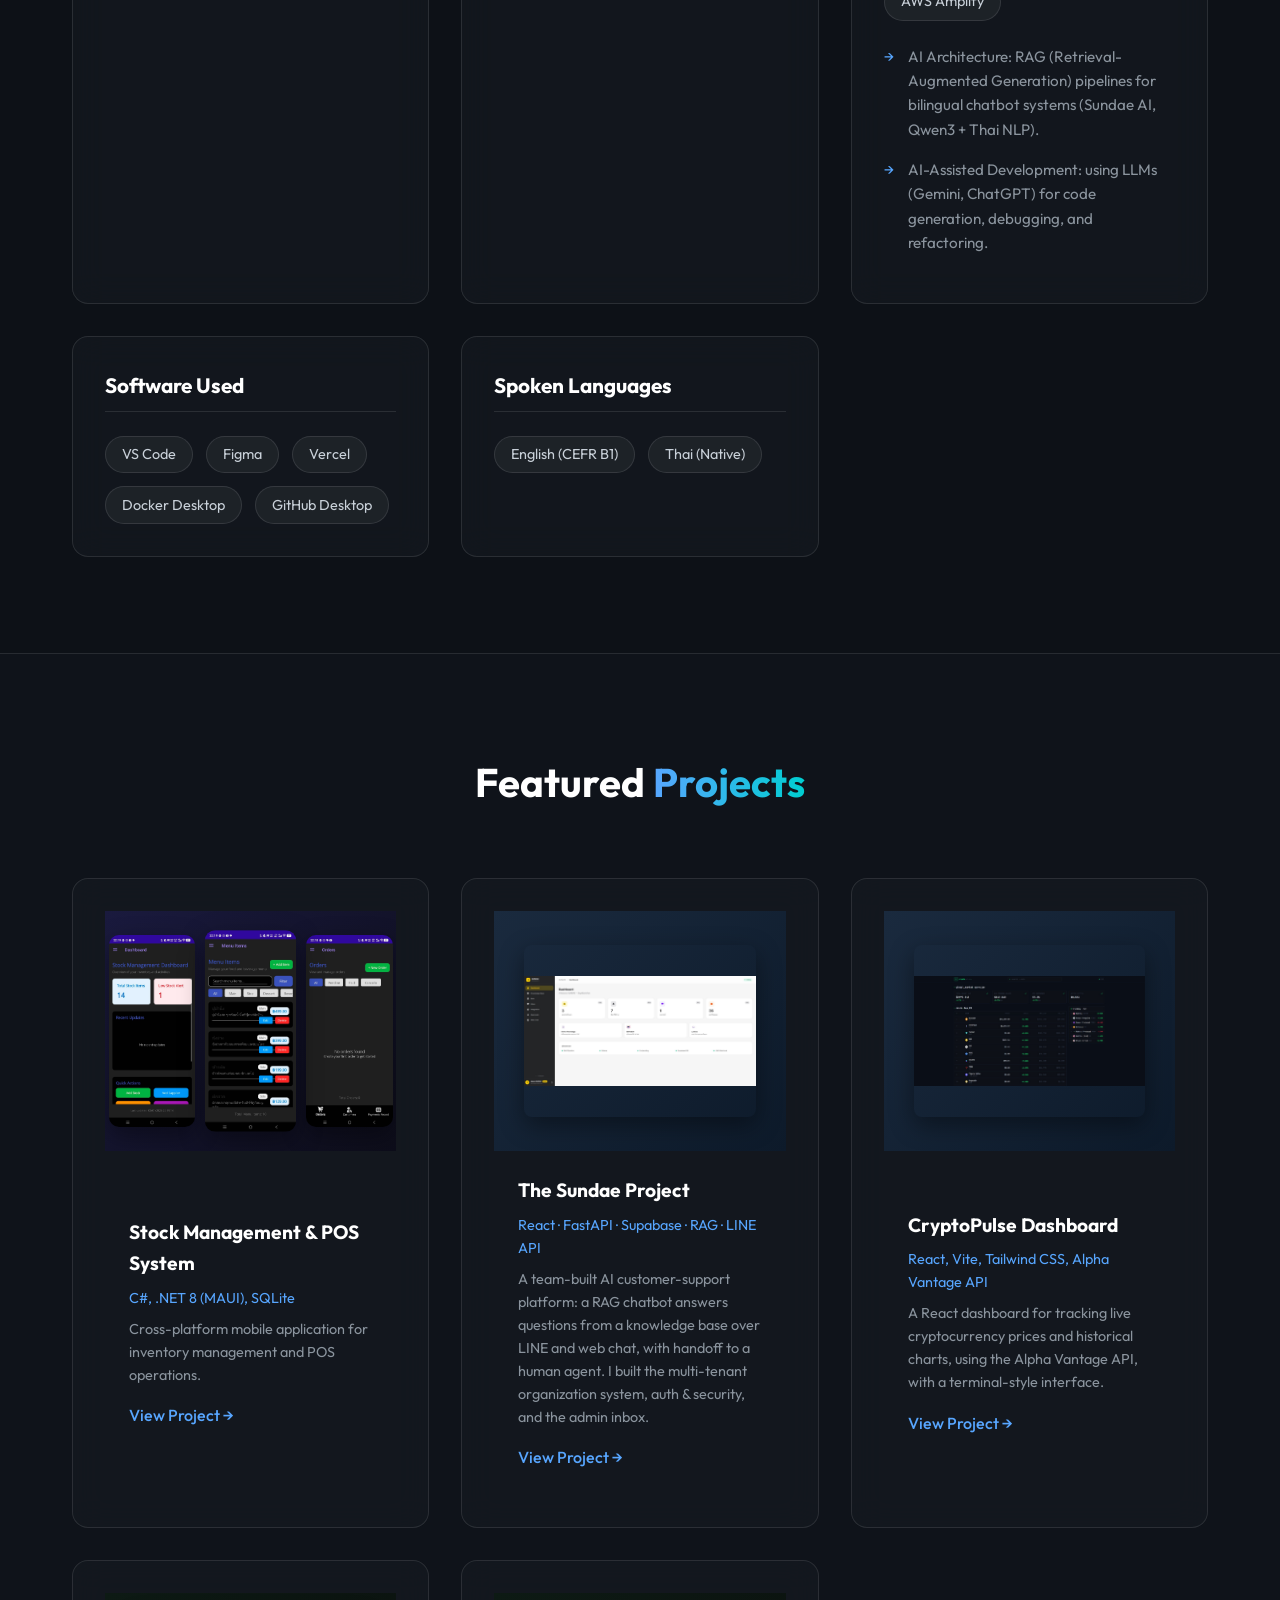
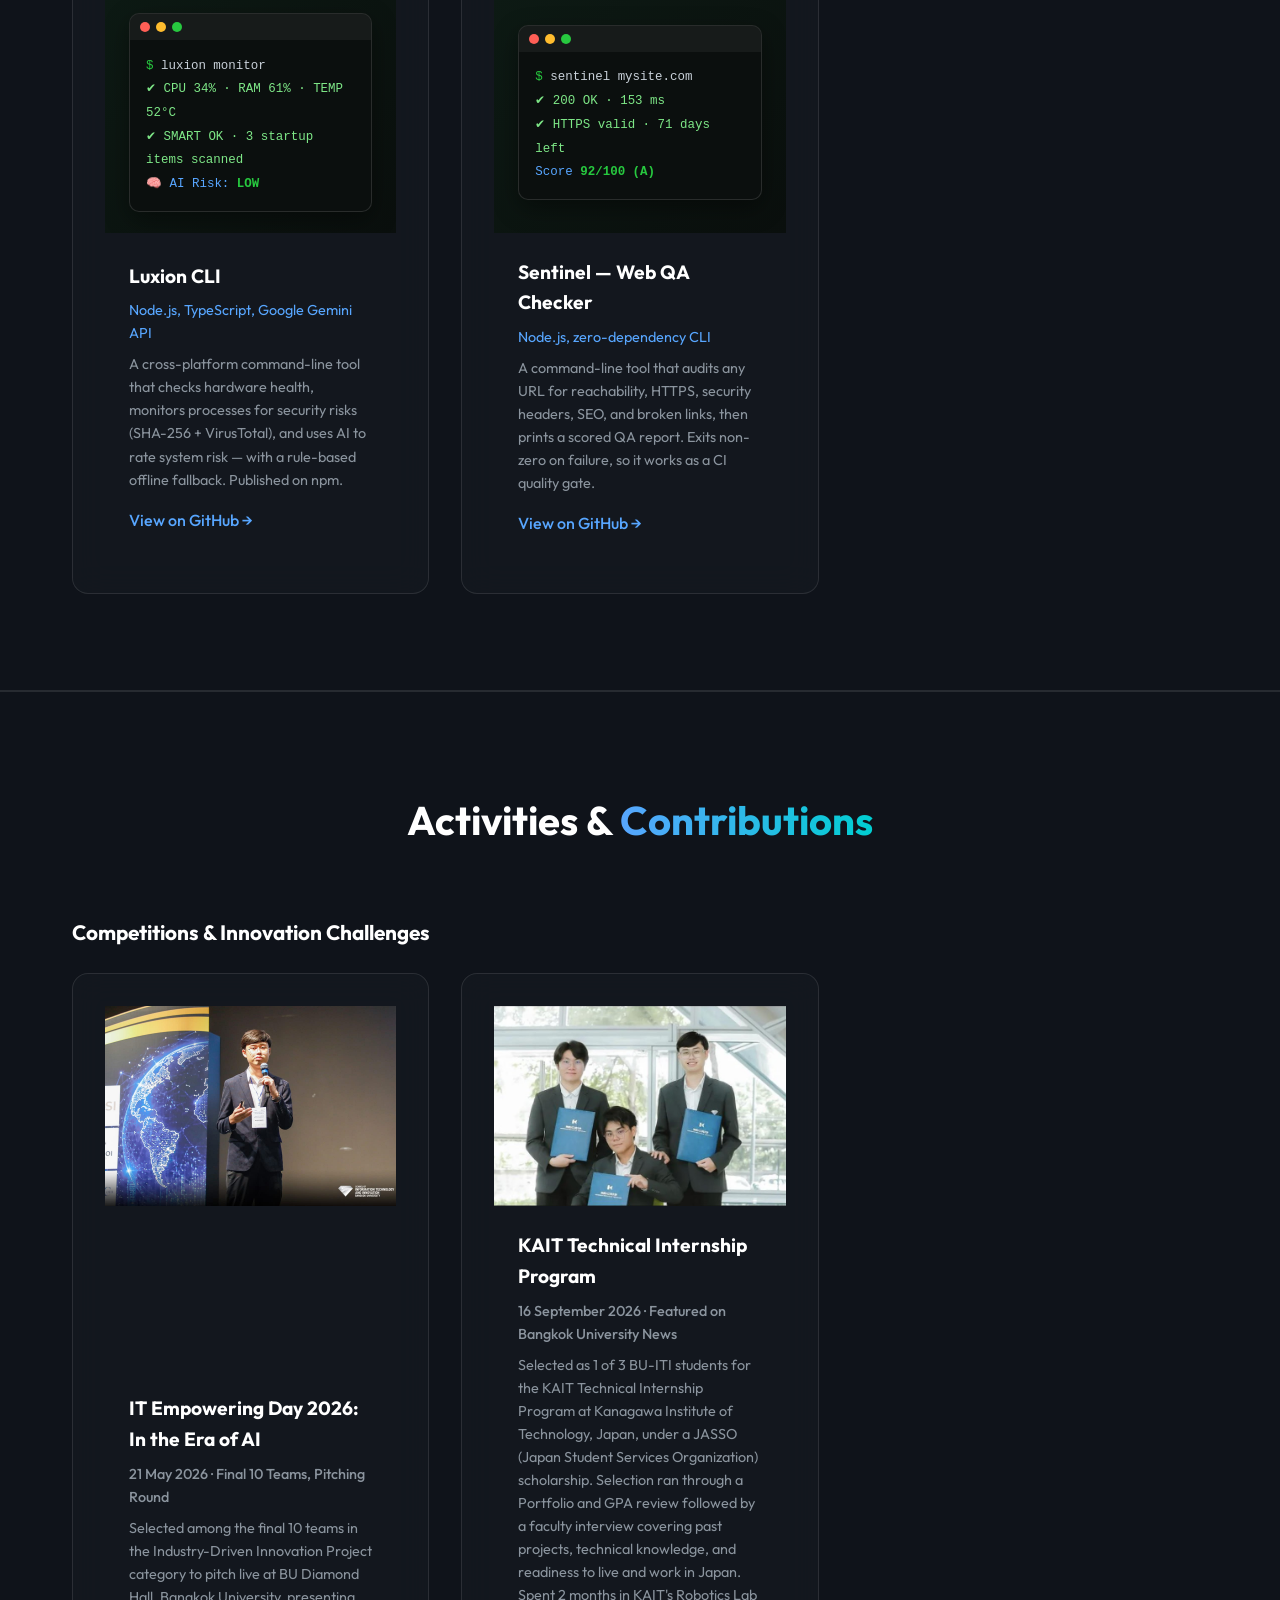
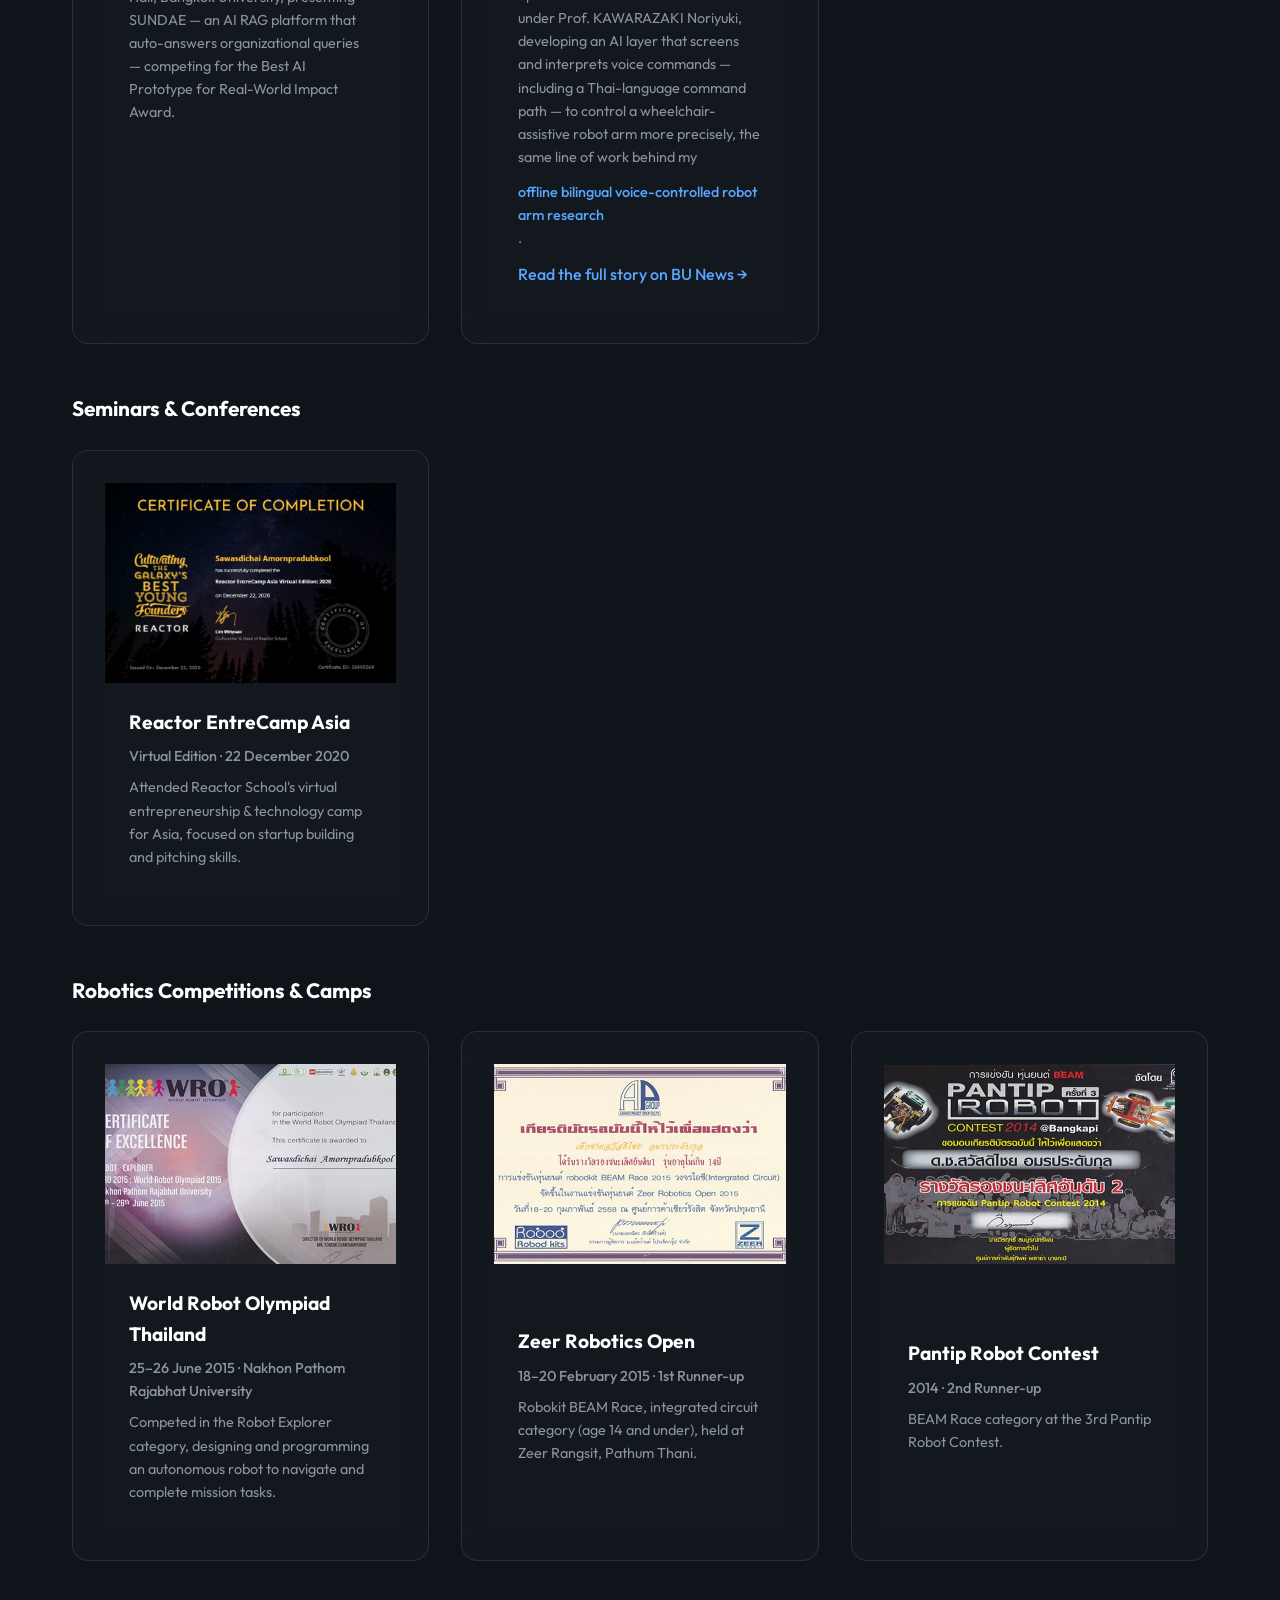
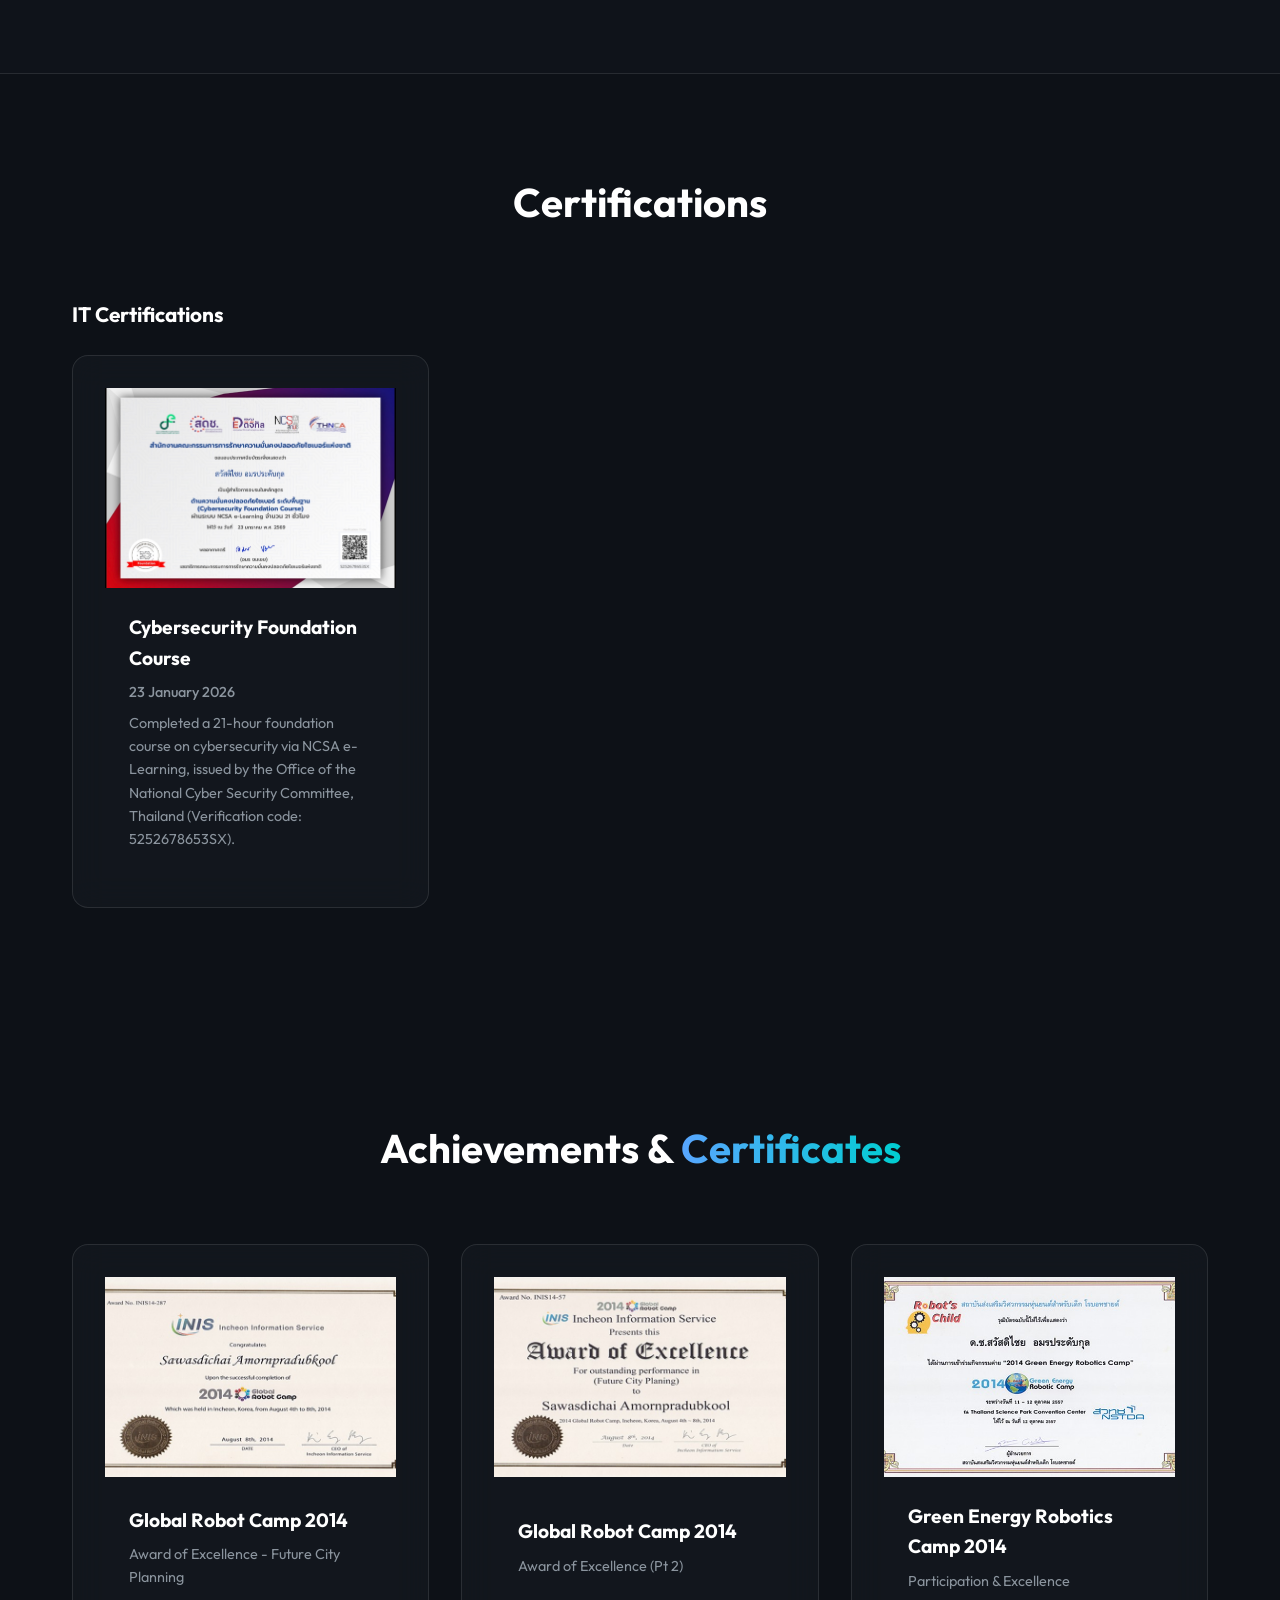
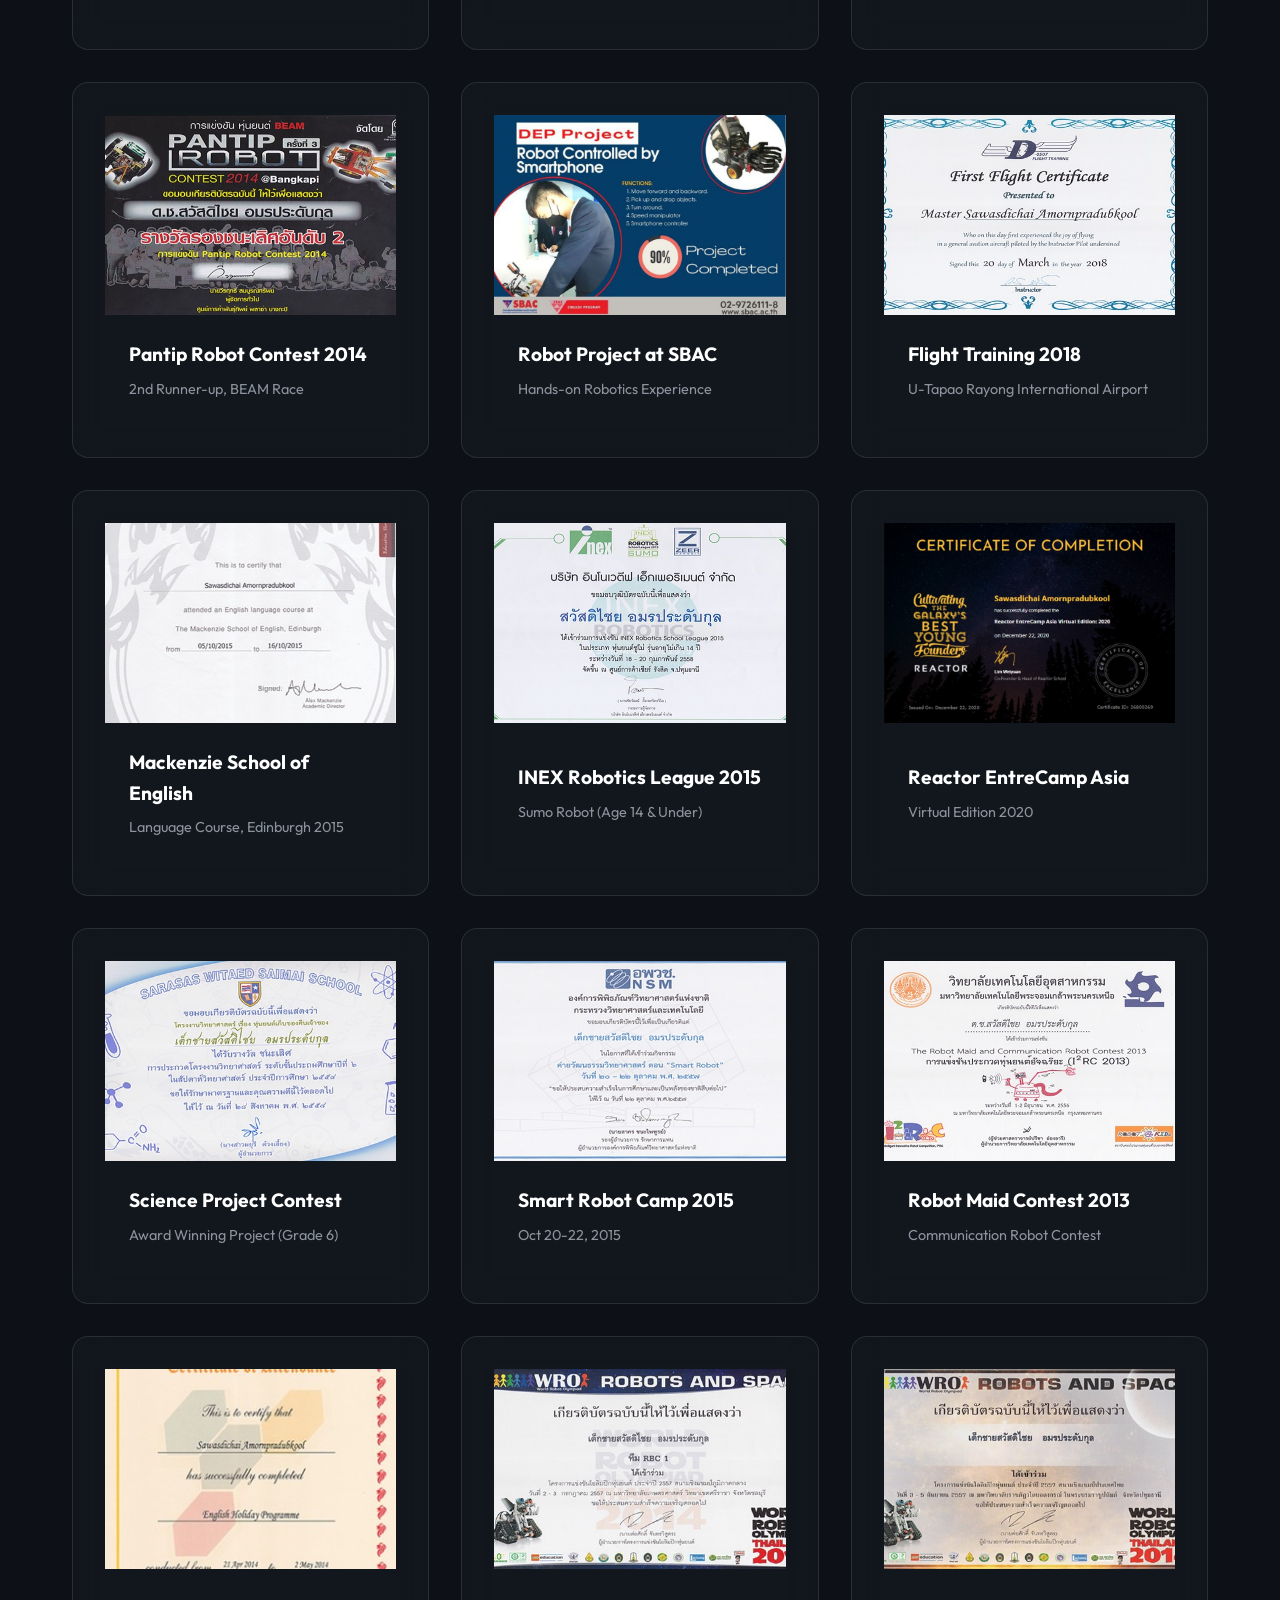
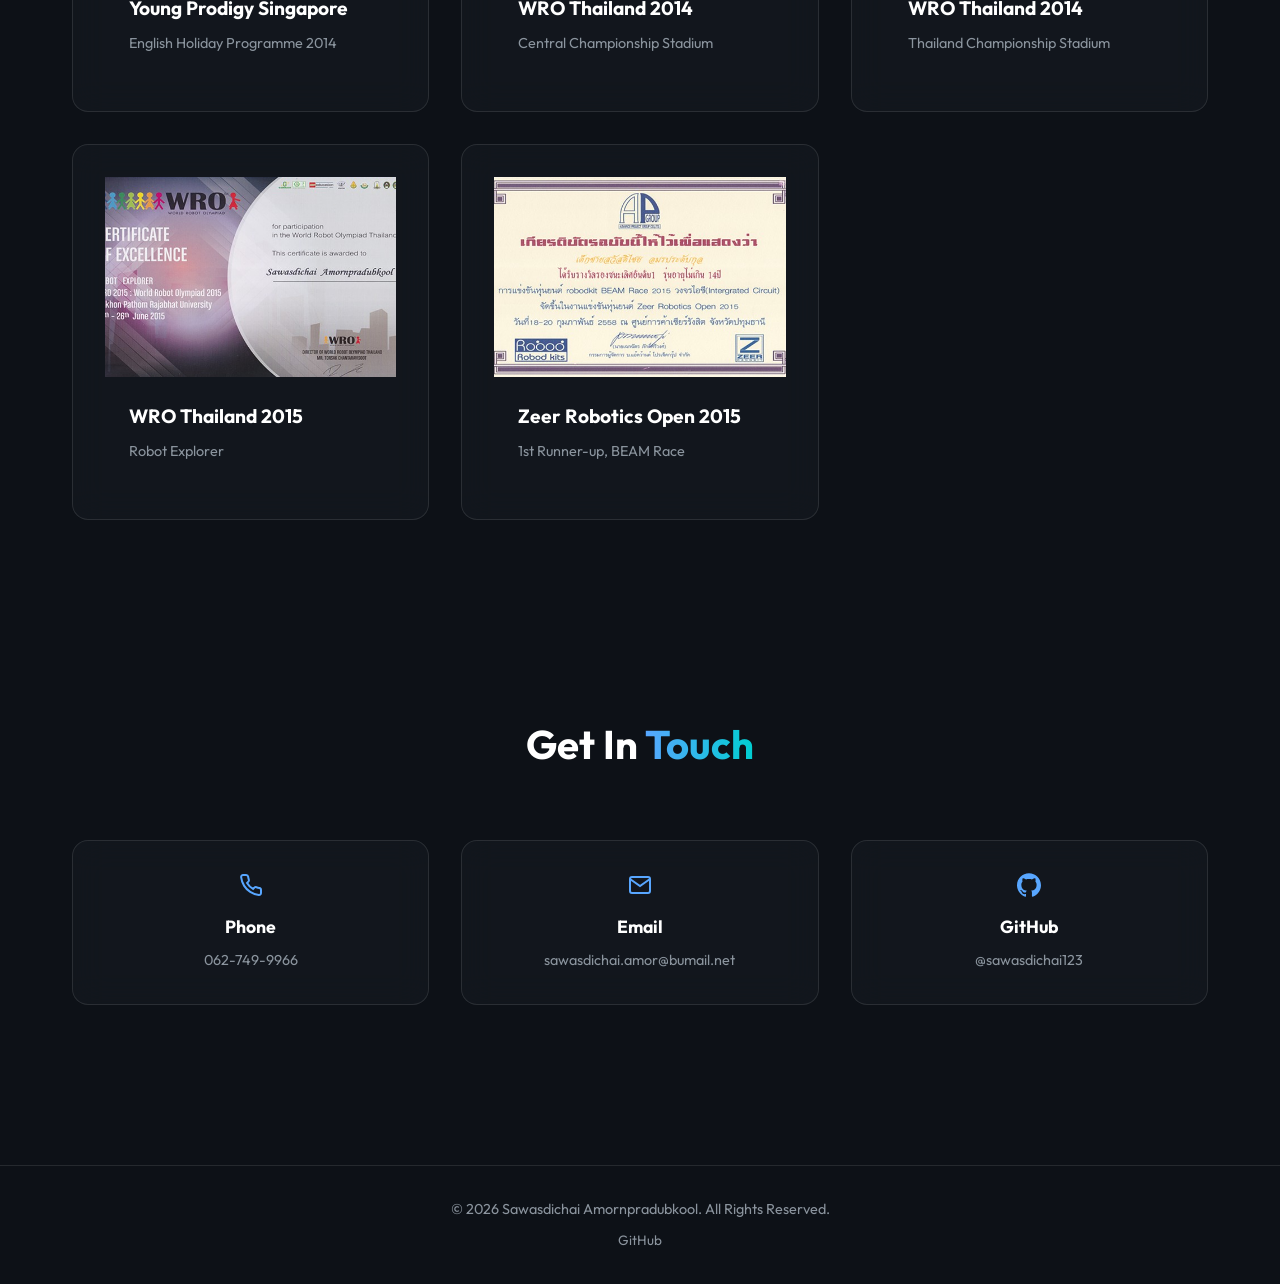
==== commit b99ebd5f: "Replace KAIT card inline mini-gallery with multi-image lightbox - Remove the nested .grid.activity-g" ====
--- a/index.html
+++ b/index.html
@@ -560,7 +560,12 @@
                     </div>
 
                     <div class="card reveal delay-2"
-                        onclick="openLightbox('assets/activities/kait-technical-internship/BU-News-Cover.jpg', 'KAIT Technical Internship Program — Featured on Bangkok University News')">
+                        onclick="openGallery([
+                            {src: 'assets/activities/kait-technical-internship/BU-News-Cover.jpg', caption: 'KAIT Technical Internship Program — Featured on Bangkok University News'},
+                            {src: 'assets/activities/kait-technical-internship/Certificate-Handover.png', caption: 'Receiving the Certificate of Technical Practice from Prof. KAWARAZAKI Noriyuki'},
+                            {src: 'assets/activities/kait-technical-internship/Selection-Interview-Panel.jpg', caption: 'KAIT Technical Internship Program — Selection Interview, Bangkok University'},
+                            {src: 'assets/activities/kait-technical-internship/Portfolio-Presentation.jpg', caption: 'KAIT Technical Internship Program — Presentation During the Selection Process'}
+                        ], 0)">
                         <div class="card-image-wrapper">
                             <img loading="lazy" src="assets/activities/kait-technical-internship/BU-News-Cover.jpg"
                                 alt="Receiving the KAIT Technical Internship Program folder at Kanagawa Institute of Technology, Japan">
@@ -583,33 +588,6 @@
                             <a href="https://www.bu.ac.th/th/featured-stories/2593" target="_blank" rel="noopener"
                                 onclick="event.stopPropagation()" class="research-link">Read the full story on BU
                                 News &rarr;</a>
-
-                            <div class="grid activity-grid" style="margin-top: 1.25rem;">
-                                <div class="card reveal delay-1"
-                                    onclick="event.stopPropagation(); openLightbox('assets/activities/kait-technical-internship/Certificate-Handover.png', 'Receiving the Certificate of Technical Practice from Prof. KAWARAZAKI Noriyuki')">
-                                    <div class="card-image-wrapper">
-                                        <img loading="lazy"
-                                            src="assets/activities/kait-technical-internship/Certificate-Handover.png"
-                                            alt="Receiving the Certificate of Technical Practice from Prof. KAWARAZAKI Noriyuki">
-                                    </div>
-                                </div>
-                                <div class="card reveal delay-2"
-                                    onclick="event.stopPropagation(); openLightbox('assets/activities/kait-technical-internship/Selection-Interview-Panel.jpg', 'KAIT Technical Internship Program — Selection Interview, Bangkok University')">
-                                    <div class="card-image-wrapper">
-                                        <img loading="lazy"
-                                            src="assets/activities/kait-technical-internship/Selection-Interview-Panel.jpg"
-                                            alt="Selection interview panel for the KAIT Technical Internship Program">
-                                    </div>
-                                </div>
-                                <div class="card reveal delay-3"
-                                    onclick="event.stopPropagation(); openLightbox('assets/activities/kait-technical-internship/Portfolio-Presentation.jpg', 'KAIT Technical Internship Program — Presentation During the Selection Process')">
-                                    <div class="card-image-wrapper">
-                                        <img loading="lazy"
-                                            src="assets/activities/kait-technical-internship/Portfolio-Presentation.jpg"
-                                            alt="Presentation session during the KAIT Technical Internship Program selection process">
-                                    </div>
-                                </div>
-                            </div>
                         </div>
                     </div>
                 </div>
@@ -972,9 +950,12 @@
     <!-- Lightbox Modal -->
     <div id="lightbox" class="lightbox">
         <span class="close-btn" onclick="closeLightbox()">&times;</span>
+        <span class="lightbox-nav-btn prev-btn" onclick="event.stopPropagation(); showPrevImage()" aria-label="Previous image">&#8249;</span>
+        <span class="lightbox-nav-btn next-btn" onclick="event.stopPropagation(); showNextImage()" aria-label="Next image">&#8250;</span>
         <div class="lightbox-content-wrapper">
             <img class="lightbox-img" id="lightbox-img" src="" alt="Full Screen Certificate">
             <h3 id="lightbox-caption"></h3>
+            <span id="lightbox-counter" class="lightbox-counter"></span>
         </div>
     </div>
 
--- a/styles.css
+++ b/styles.css
@@ -868,6 +868,48 @@
 
 .close-btn:hover {
     color: var(--primary);
+}
+
+.lightbox-nav-btn {
+    position: absolute;
+    top: 50%;
+    transform: translateY(-50%);
+    font-size: 3rem;
+    line-height: 1;
+    color: var(--text-main);
+    cursor: pointer;
+    transition: color 0.3s;
+    z-index: 1001;
+    user-select: none;
+    display: none;
+}
+
+.lightbox.has-gallery .lightbox-nav-btn {
+    display: block;
+}
+
+.lightbox-nav-btn:hover {
+    color: var(--primary);
+}
+
+.prev-btn {
+    left: 2rem;
+}
+
+.next-btn {
+    right: 2rem;
+}
+
+.lightbox-counter {
+    display: none;
+    margin-top: 0.5rem;
+    color: var(--secondary);
+    font-size: 1rem;
+    text-align: center;
+}
+
+.lightbox.has-gallery .lightbox-counter {
+    display: block;
 }
 
 /* Footer */
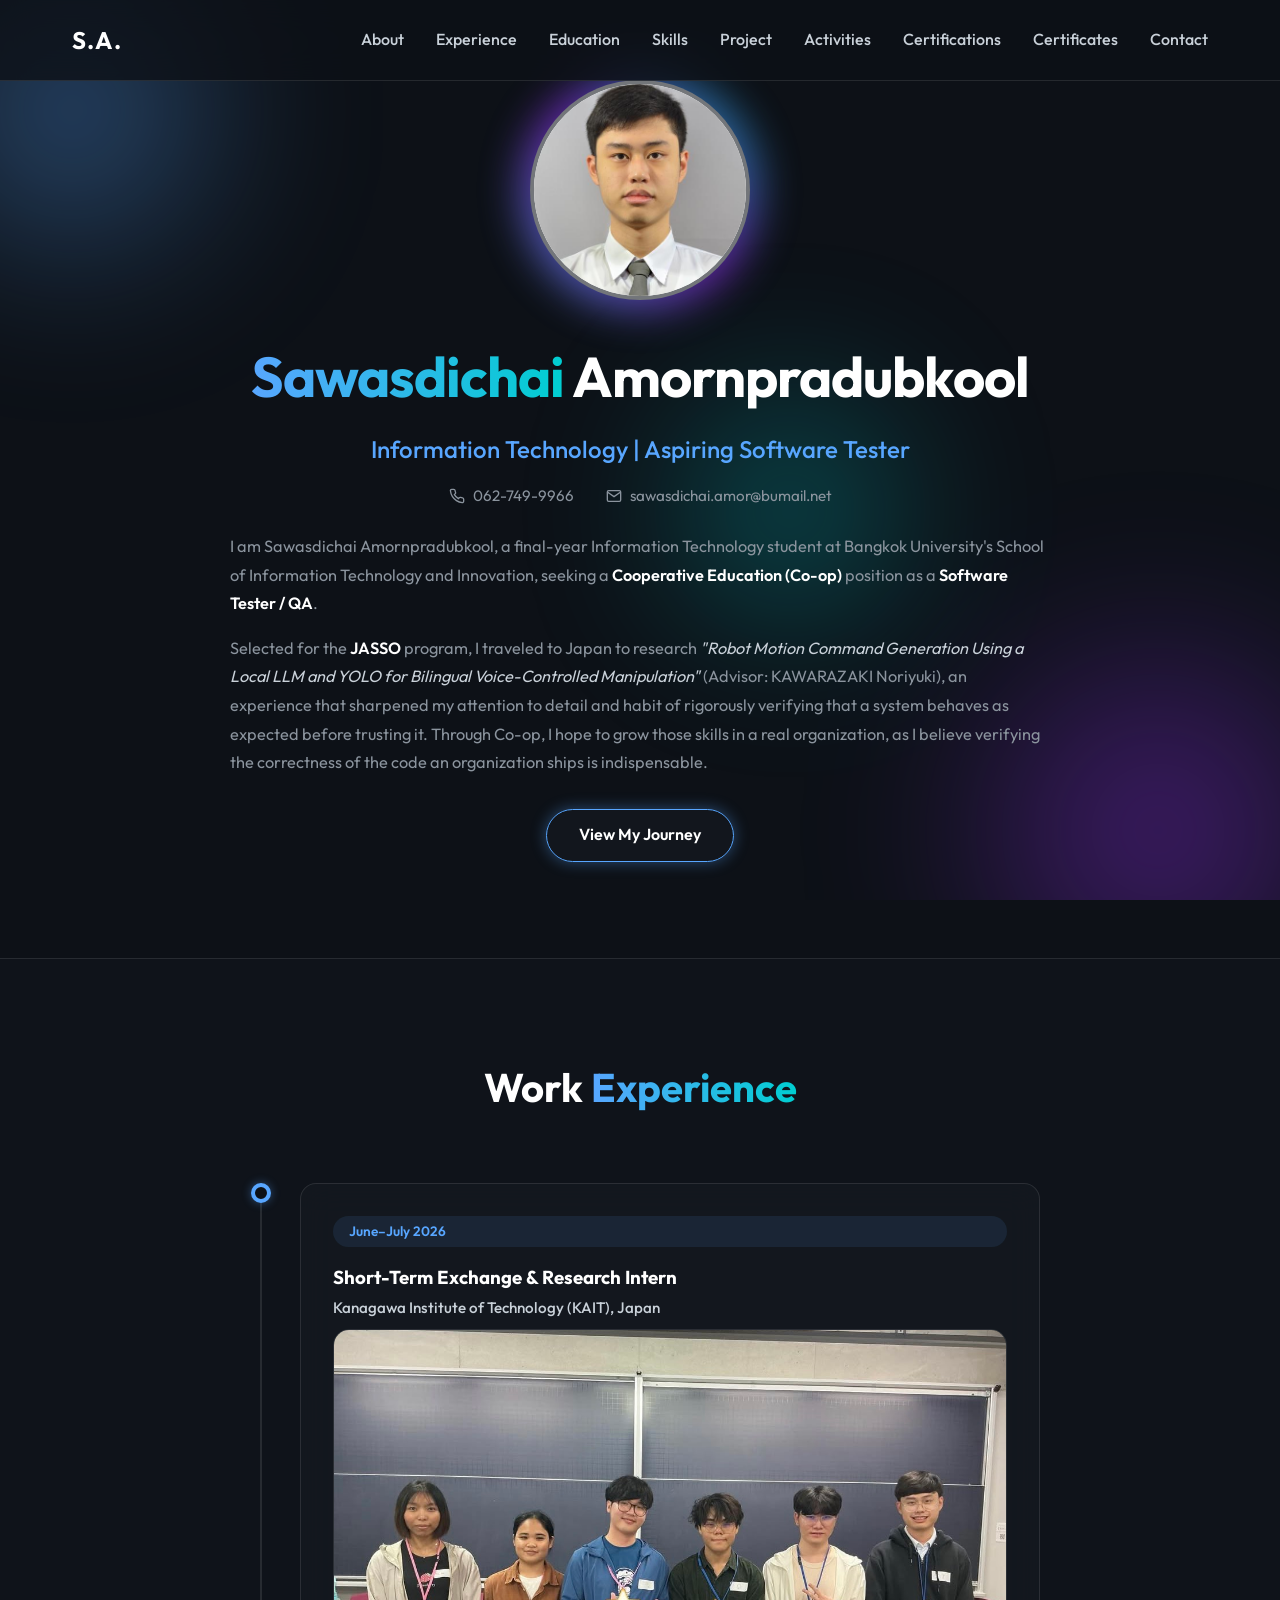
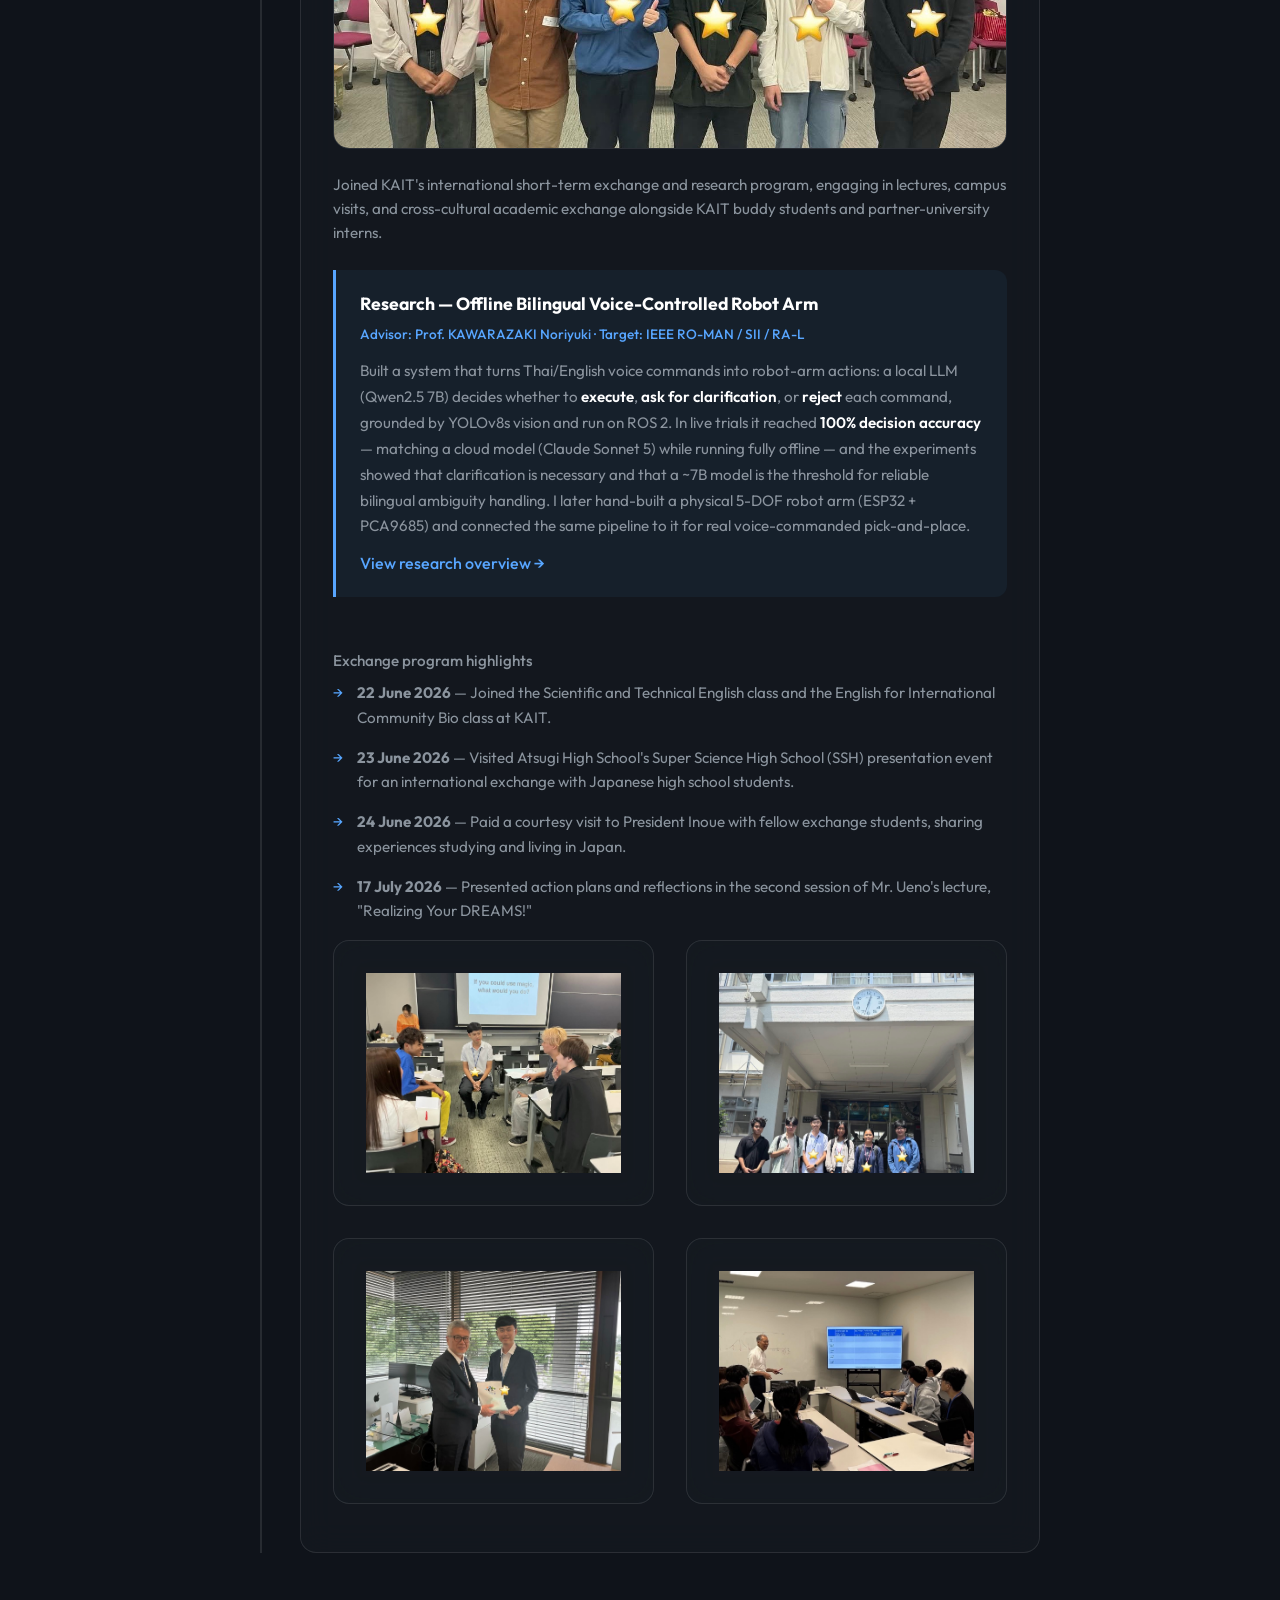
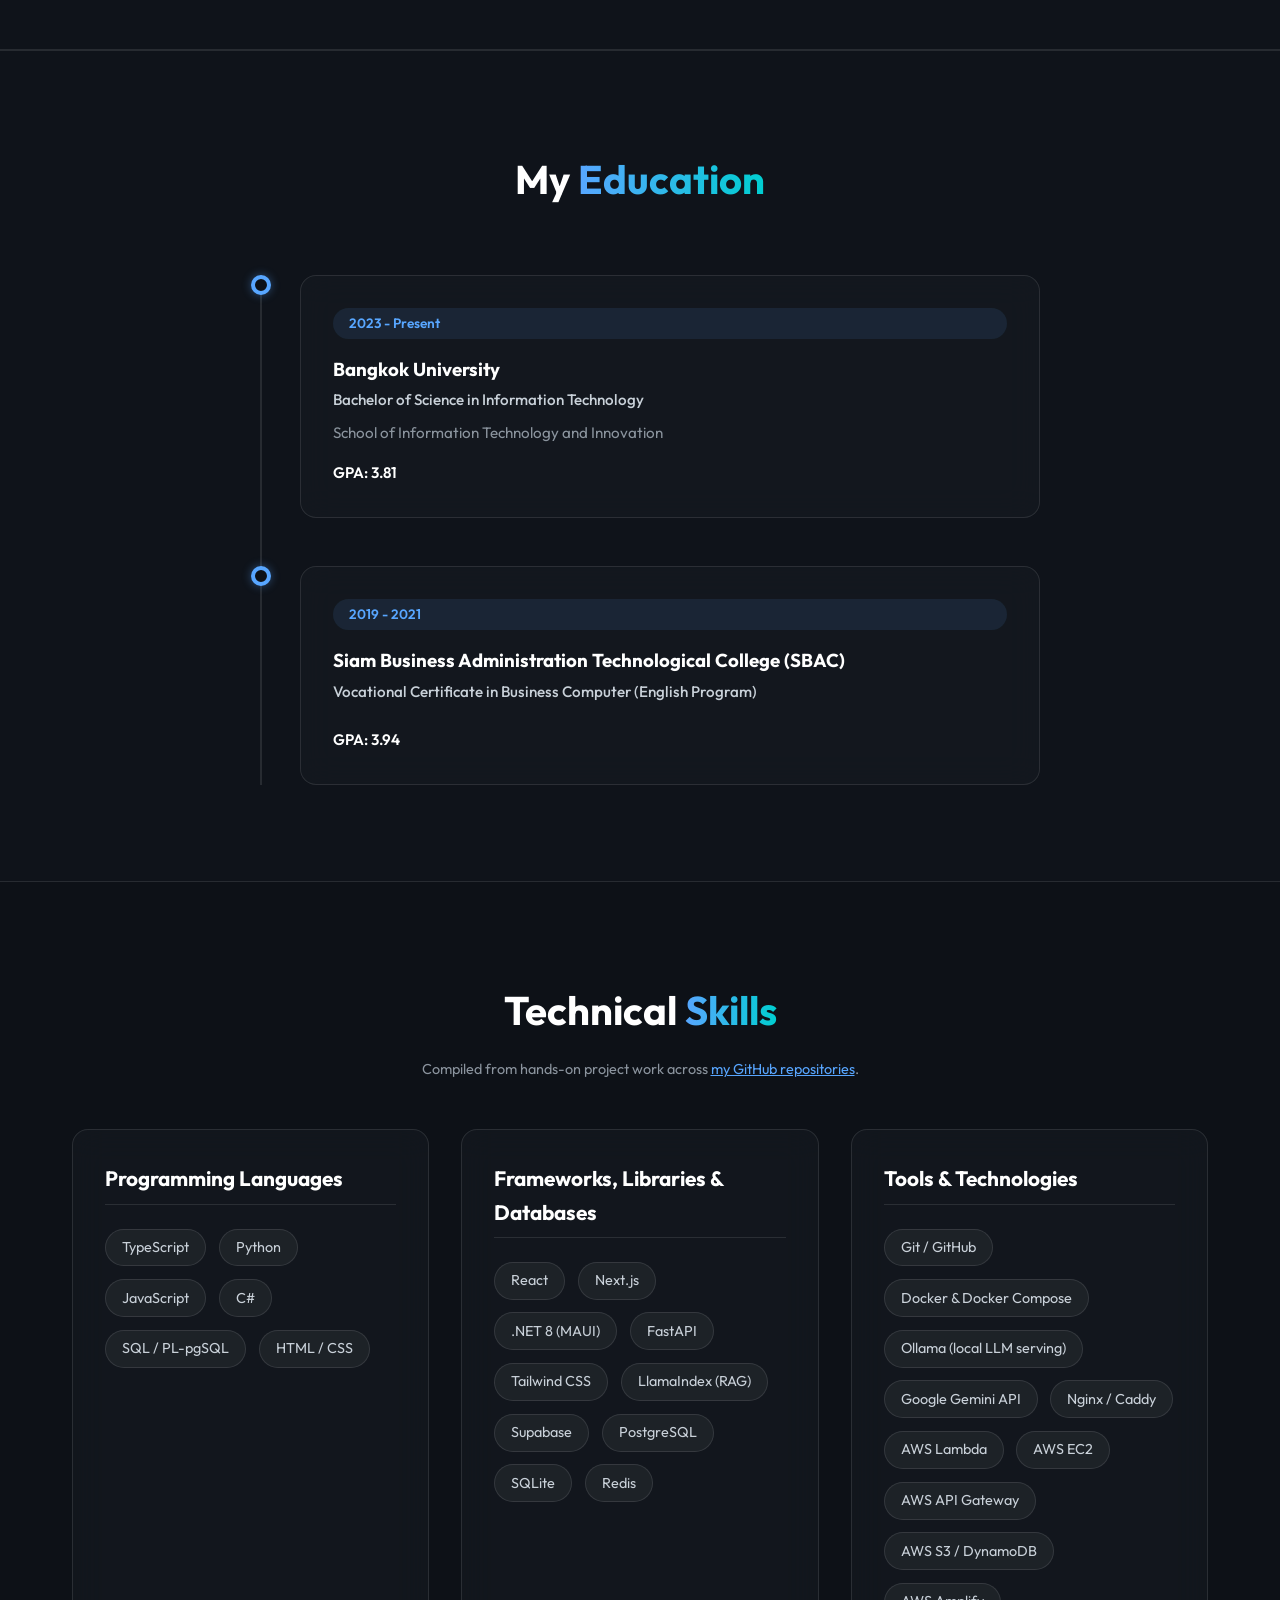
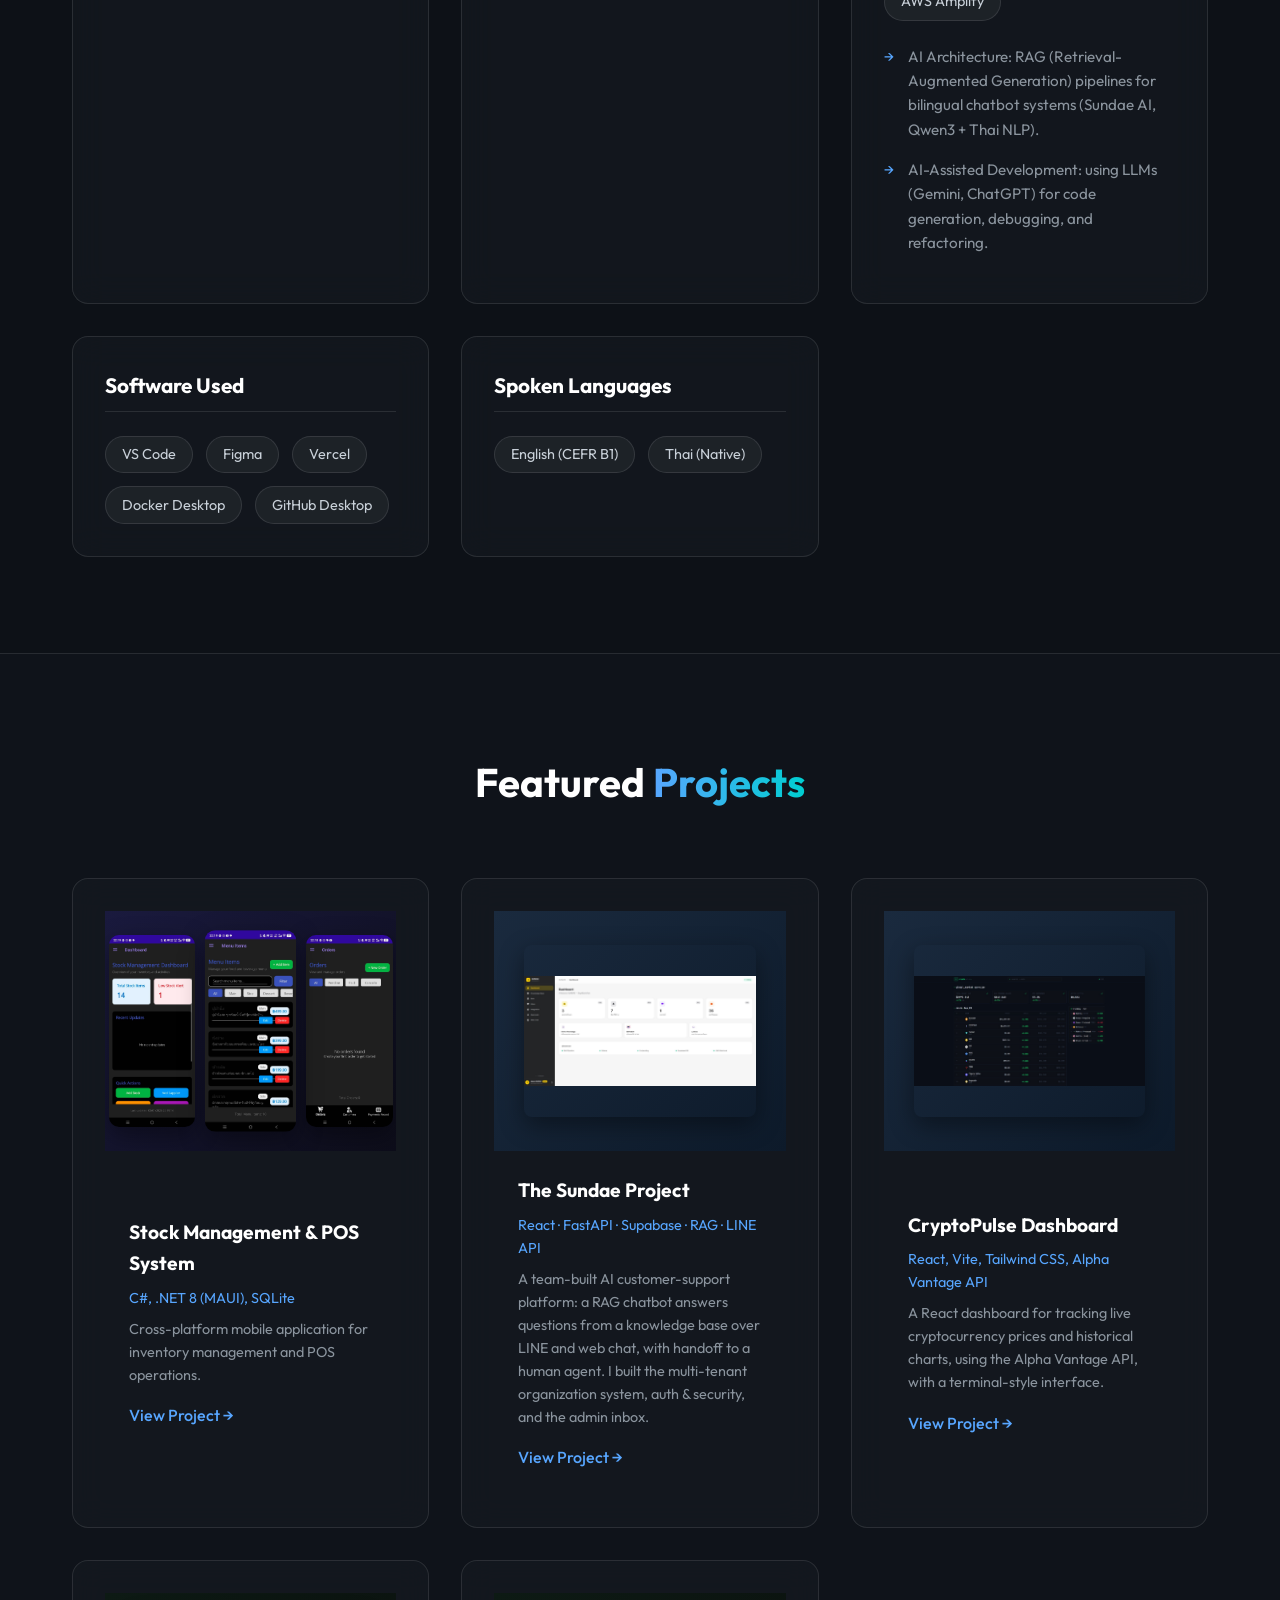
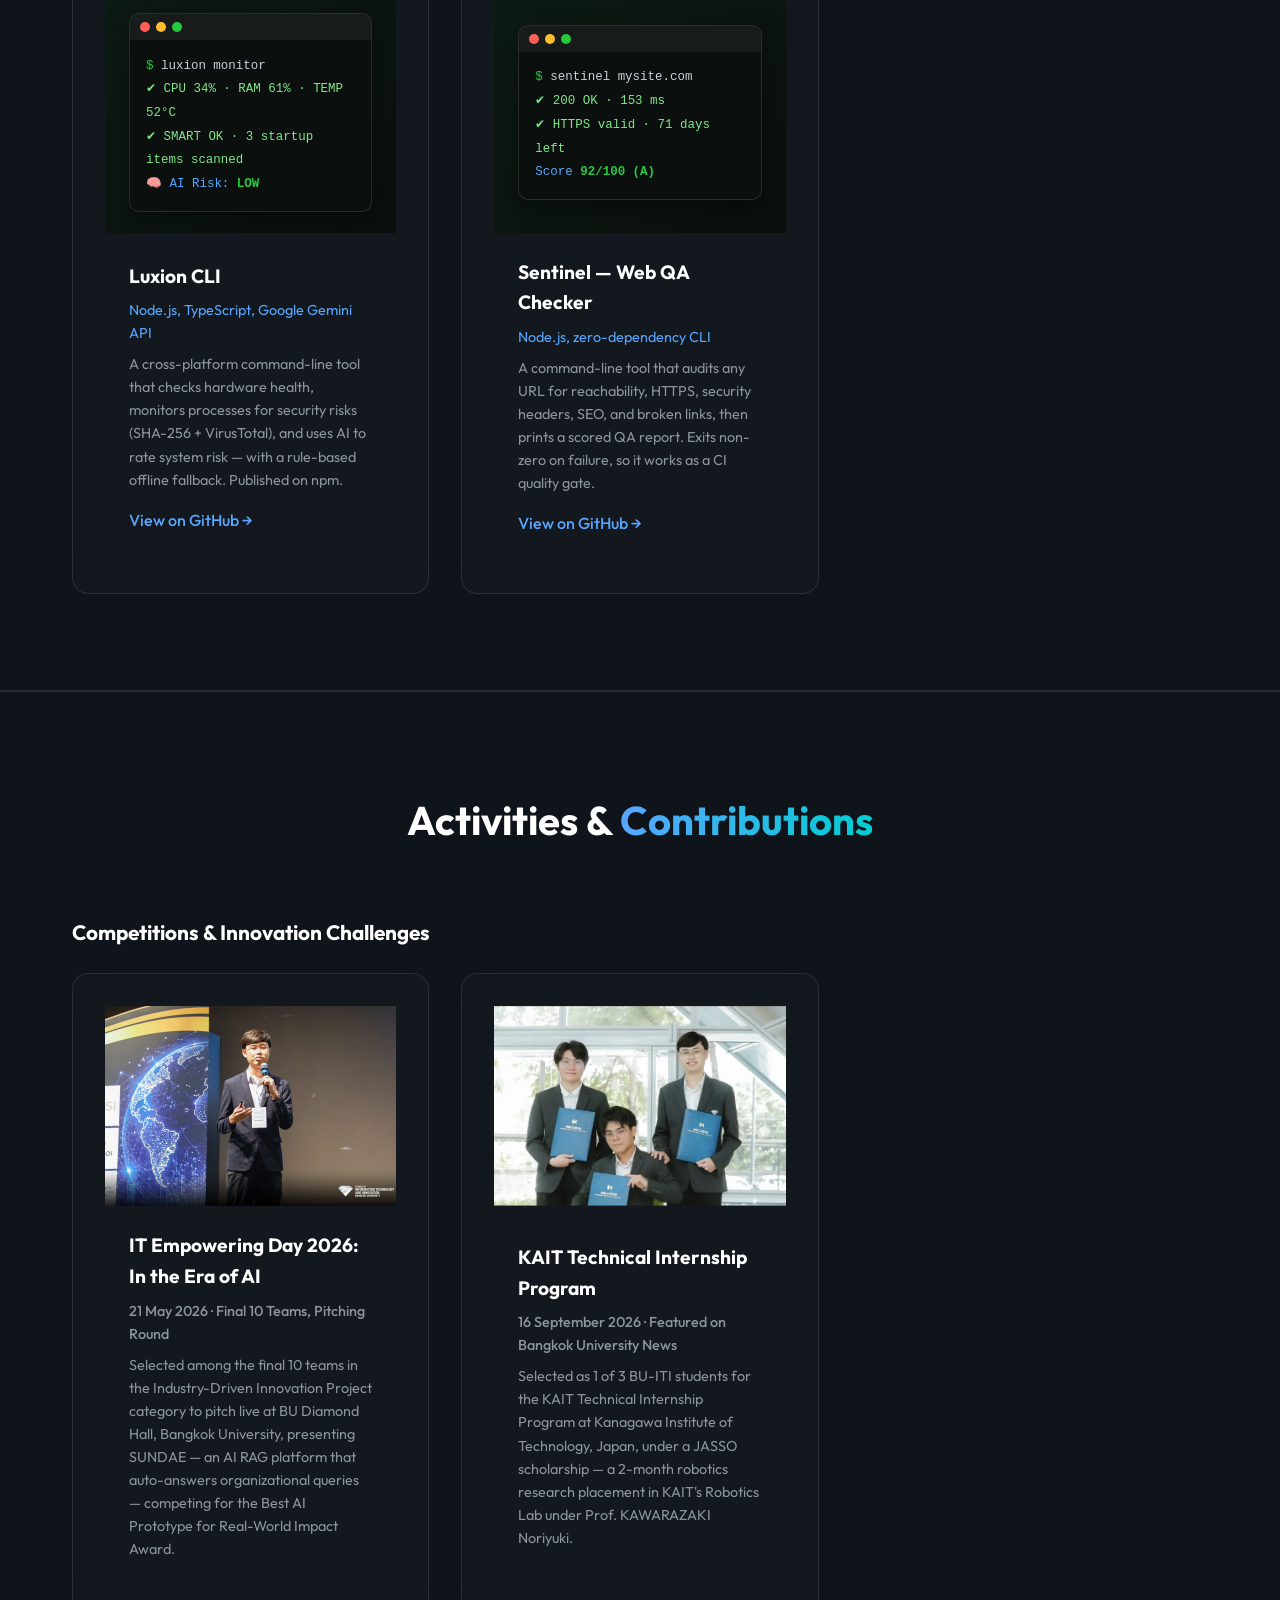
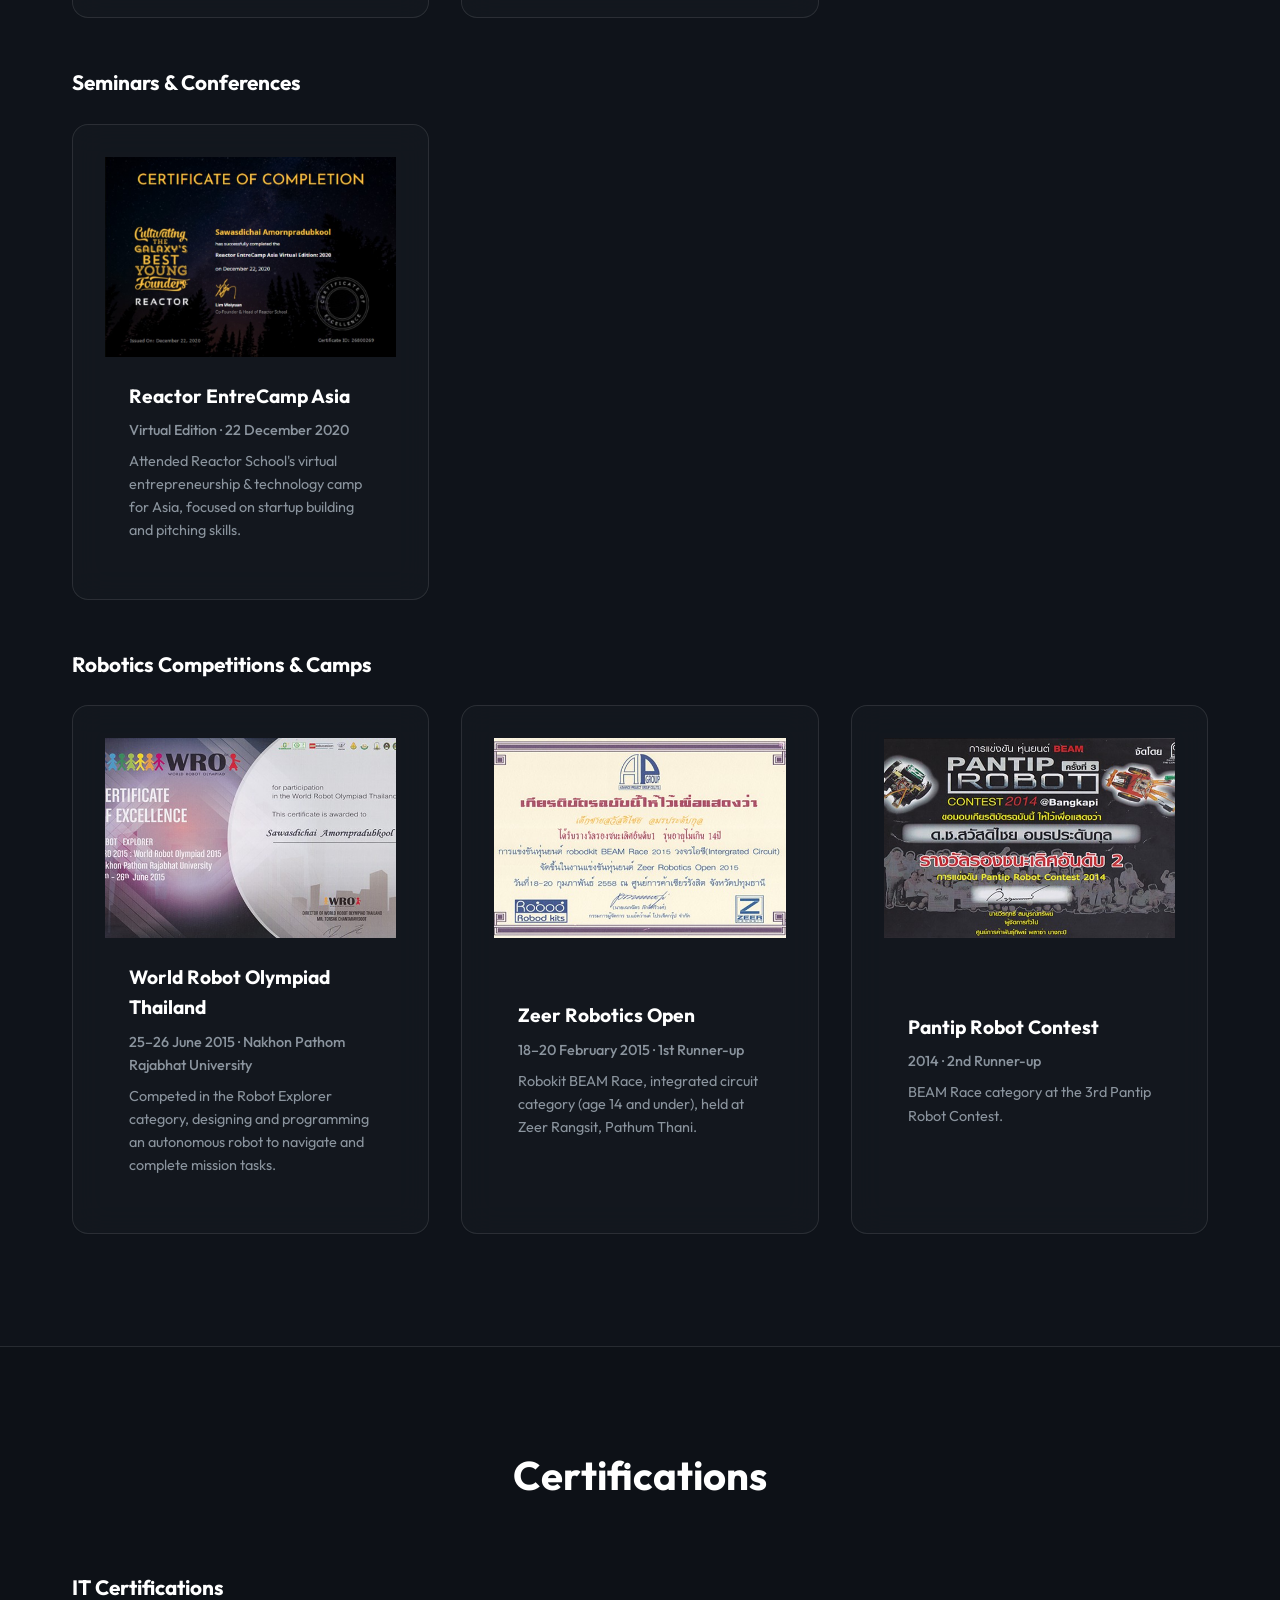
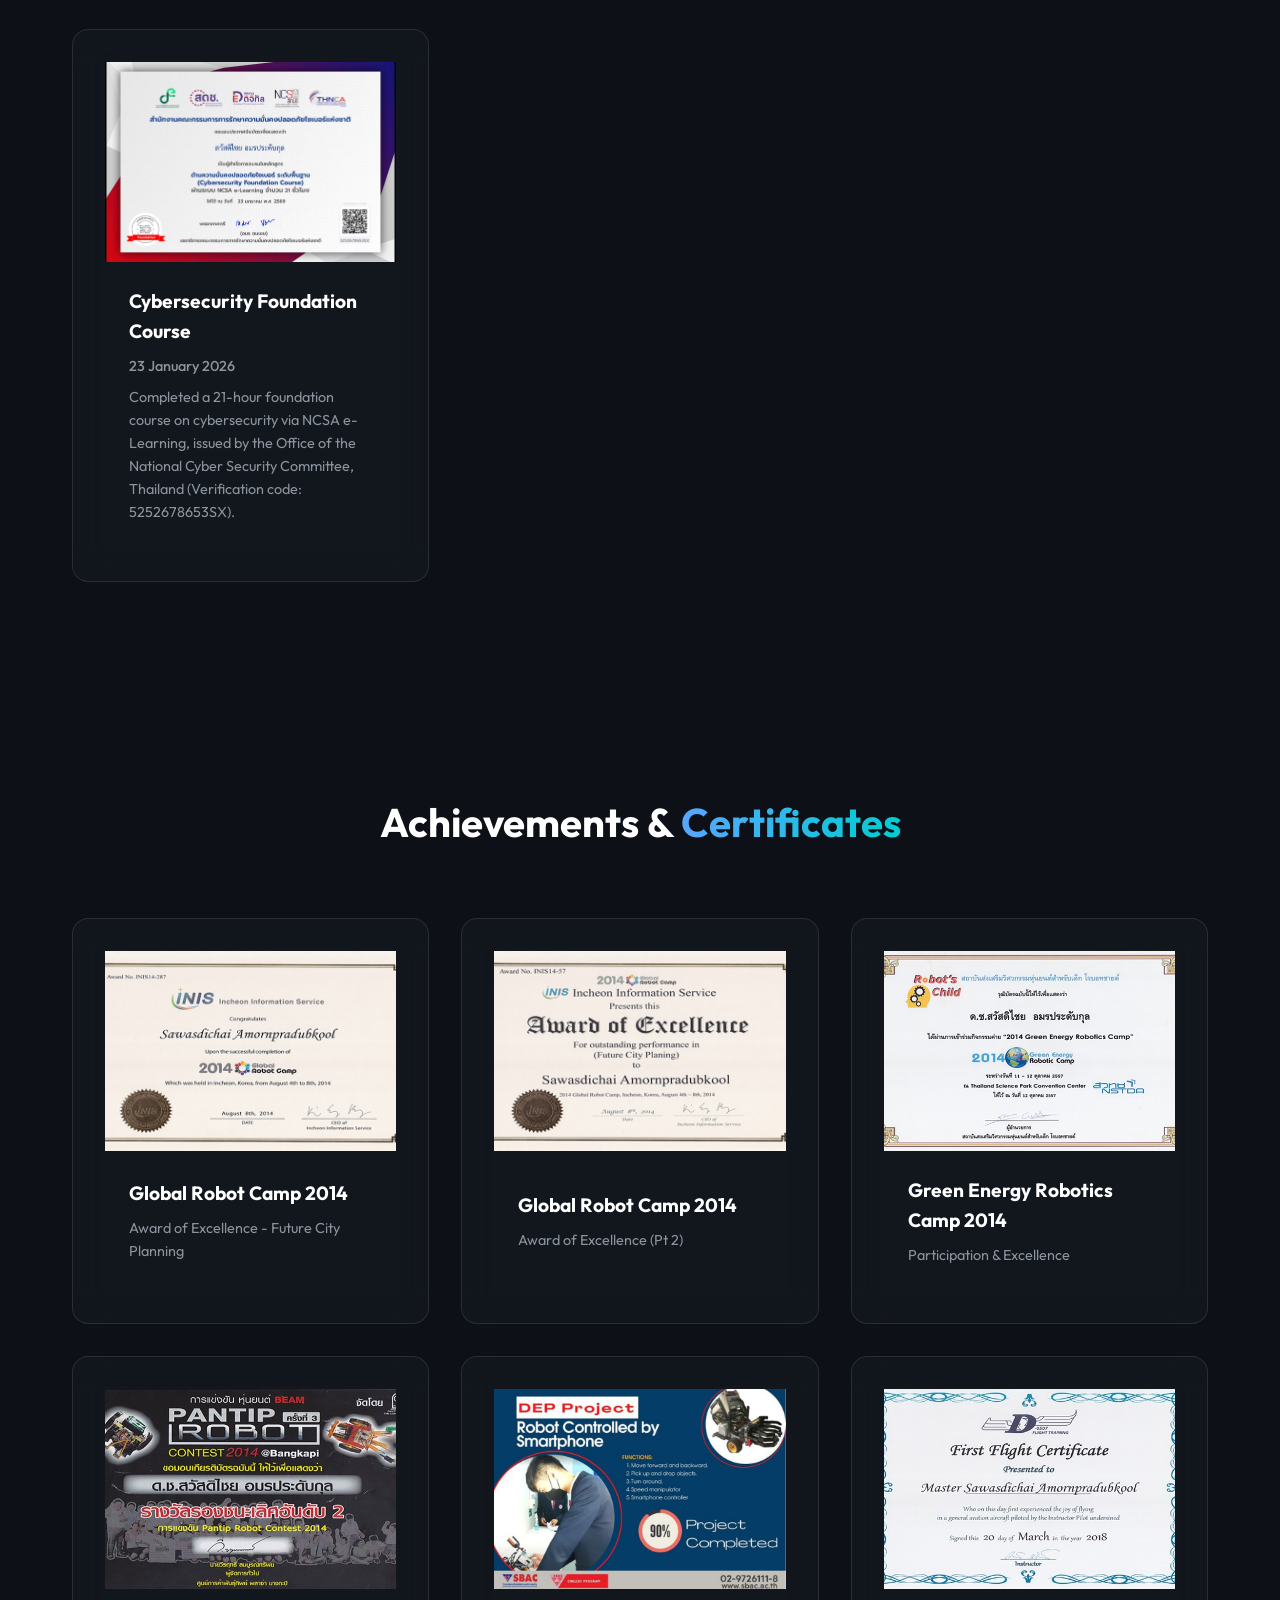
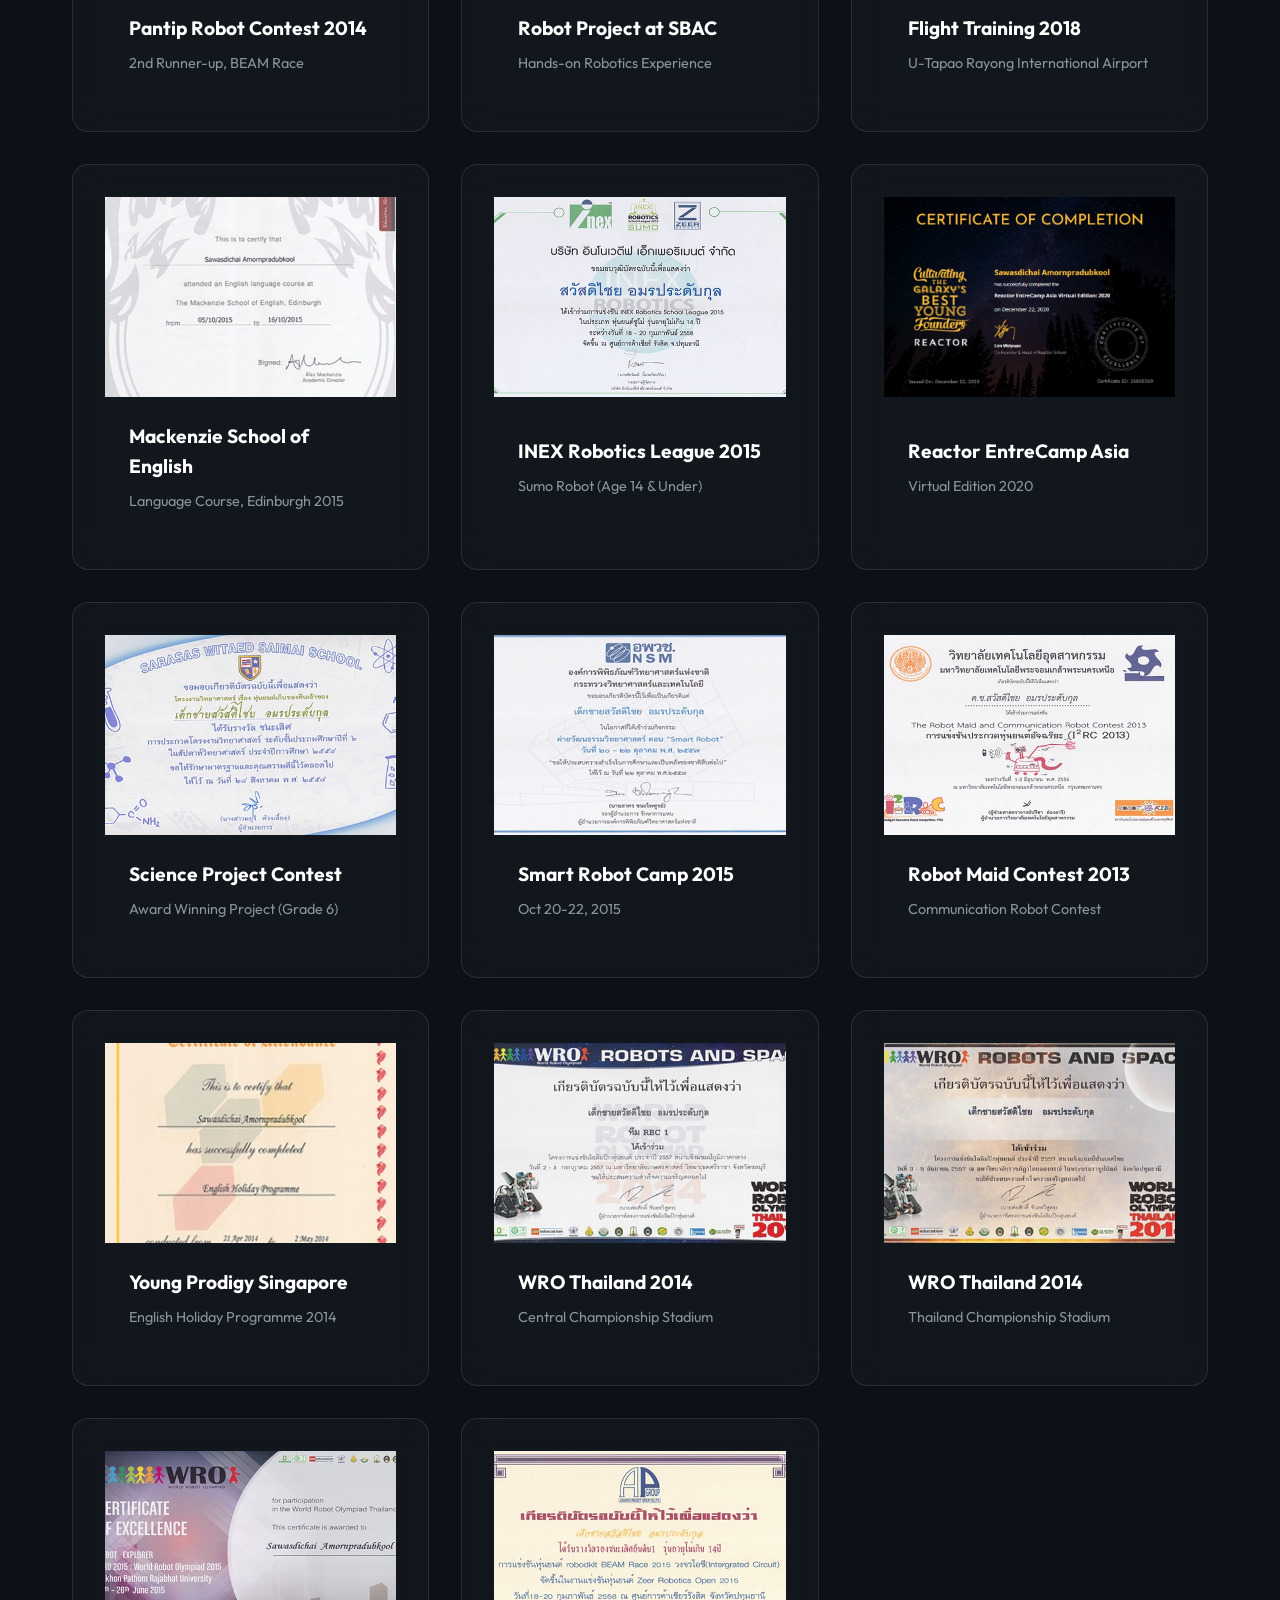
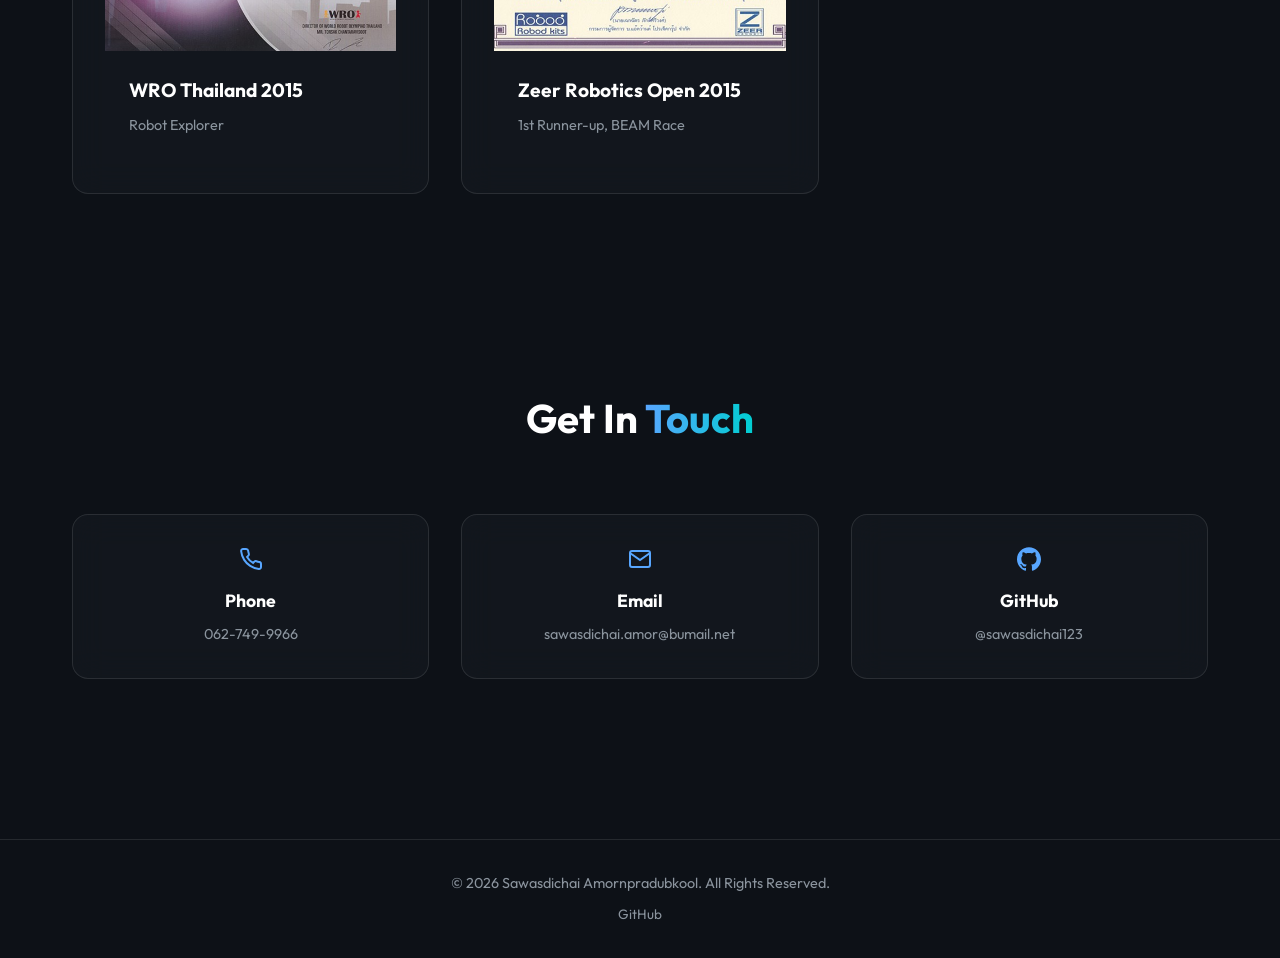
==== commit d54e410c: "Shorten KAIT card body, move detail into lightbox - Trim the KAIT Technical Internship Program card'" ====
--- a/index.html
+++ b/index.html
@@ -565,7 +565,7 @@
                             {src: 'assets/activities/kait-technical-internship/Certificate-Handover.png', caption: 'Receiving the Certificate of Technical Practice from Prof. KAWARAZAKI Noriyuki'},
                             {src: 'assets/activities/kait-technical-internship/Selection-Interview-Panel.jpg', caption: 'KAIT Technical Internship Program — Selection Interview, Bangkok University'},
                             {src: 'assets/activities/kait-technical-internship/Portfolio-Presentation.jpg', caption: 'KAIT Technical Internship Program — Presentation During the Selection Process'}
-                        ], 0)">
+                        ], 0, `<p>Selection ran through a Portfolio and GPA review followed by a faculty interview covering past projects, technical knowledge, and readiness to live and work in Japan.</p><p>In KAIT's Robotics Lab, developed an AI layer that screens and interprets voice commands — including a Thai-language command path — to control a wheelchair-assistive robot arm more precisely, the same line of work behind my <a href='robot-project.html' onclick='event.stopPropagation()' class='research-link'>offline bilingual voice-controlled robot arm research</a>.</p><a href='https://www.bu.ac.th/th/featured-stories/2593' target='_blank' rel='noopener' onclick='event.stopPropagation()' class='research-link'>Read the full story on BU News &rarr;</a>`)">
                         <div class="card-image-wrapper">
                             <img loading="lazy" src="assets/activities/kait-technical-internship/BU-News-Cover.jpg"
                                 alt="Receiving the KAIT Technical Internship Program folder at Kanagawa Institute of Technology, Japan">
@@ -575,19 +575,9 @@
                             <p class="activity-date">16 September 2026 &middot; Featured on Bangkok University News
                             </p>
                             <p>Selected as 1 of 3 BU-ITI students for the KAIT Technical Internship Program at
-                                Kanagawa Institute of Technology, Japan, under a JASSO (Japan Student Services
-                                Organization) scholarship. Selection ran through a Portfolio and GPA review followed
-                                by a faculty interview covering past projects, technical knowledge, and readiness to
-                                live and work in Japan.</p>
-                            <p>Spent 2 months in KAIT's Robotics Lab under Prof. KAWARAZAKI Noriyuki, developing an
-                                AI layer that screens and interprets voice commands — including a Thai-language
-                                command path — to control a wheelchair-assistive robot arm more precisely, the same
-                                line of work behind my <a href="robot-project.html"
-                                    onclick="event.stopPropagation()" class="research-link">offline bilingual
-                                    voice-controlled robot arm research</a>.</p>
-                            <a href="https://www.bu.ac.th/th/featured-stories/2593" target="_blank" rel="noopener"
-                                onclick="event.stopPropagation()" class="research-link">Read the full story on BU
-                                News &rarr;</a>
+                                Kanagawa Institute of Technology, Japan, under a JASSO scholarship — a 2-month
+                                robotics research placement in KAIT's Robotics Lab under Prof. KAWARAZAKI Noriyuki.
+                            </p>
                         </div>
                     </div>
                 </div>
@@ -956,6 +946,7 @@
             <img class="lightbox-img" id="lightbox-img" src="" alt="Full Screen Certificate">
             <h3 id="lightbox-caption"></h3>
             <span id="lightbox-counter" class="lightbox-counter"></span>
+            <div id="lightbox-details" class="lightbox-details"></div>
         </div>
     </div>
 
--- a/styles.css
+++ b/styles.css
@@ -828,7 +828,8 @@
 .lightbox-content-wrapper {
     position: relative;
     max-width: 90%;
-    max-height: 90%;
+    max-height: 90vh;
+    overflow-y: auto;
     display: flex;
     flex-direction: column;
     align-items: center;
@@ -910,6 +911,28 @@
 
 .lightbox.has-gallery .lightbox-counter {
     display: block;
+}
+
+.lightbox-details {
+    display: none;
+    max-width: 640px;
+    margin: 0.75rem auto 0;
+    color: var(--secondary);
+    font-size: 0.9rem;
+    line-height: 1.7;
+    text-align: left;
+}
+
+.lightbox.has-details .lightbox-details {
+    display: block;
+}
+
+.lightbox-details p {
+    margin-bottom: 0.75rem;
+}
+
+.lightbox-details p:last-of-type {
+    margin-bottom: 0;
 }
 
 /* Footer */
